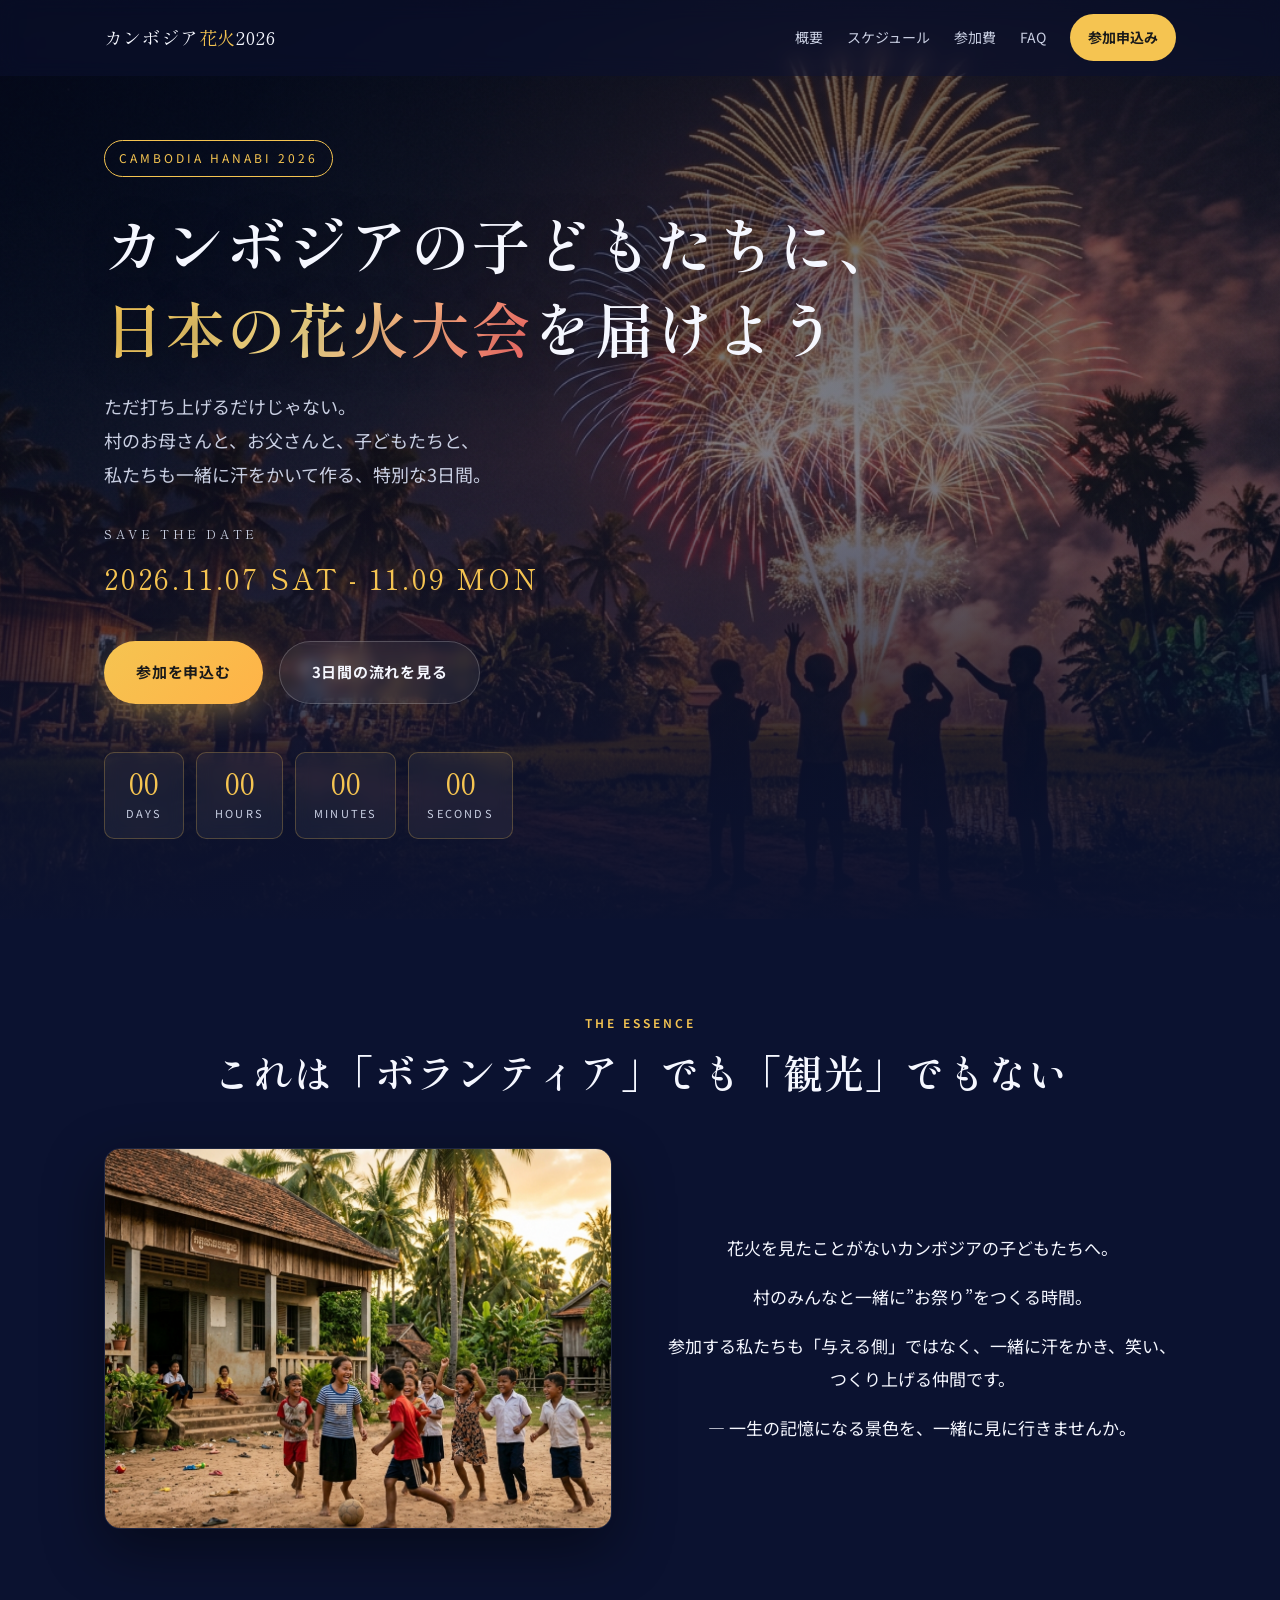
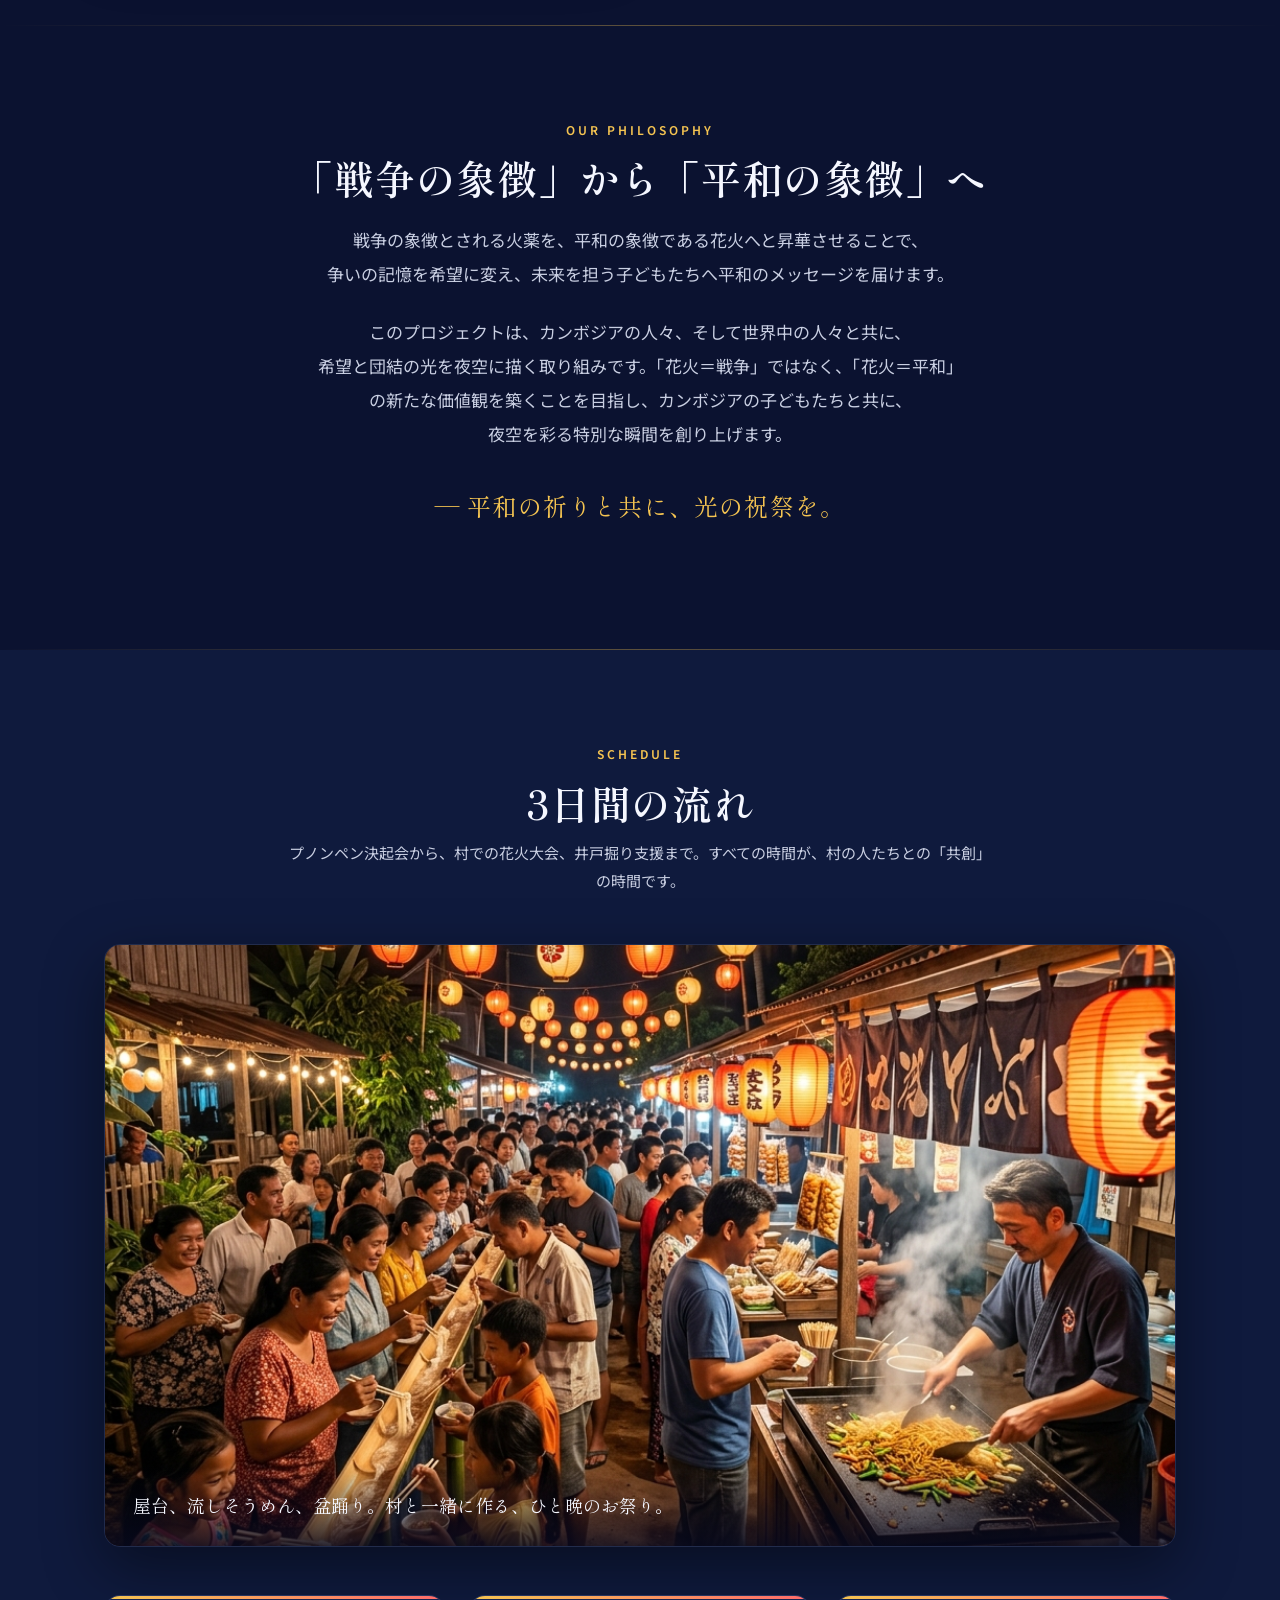
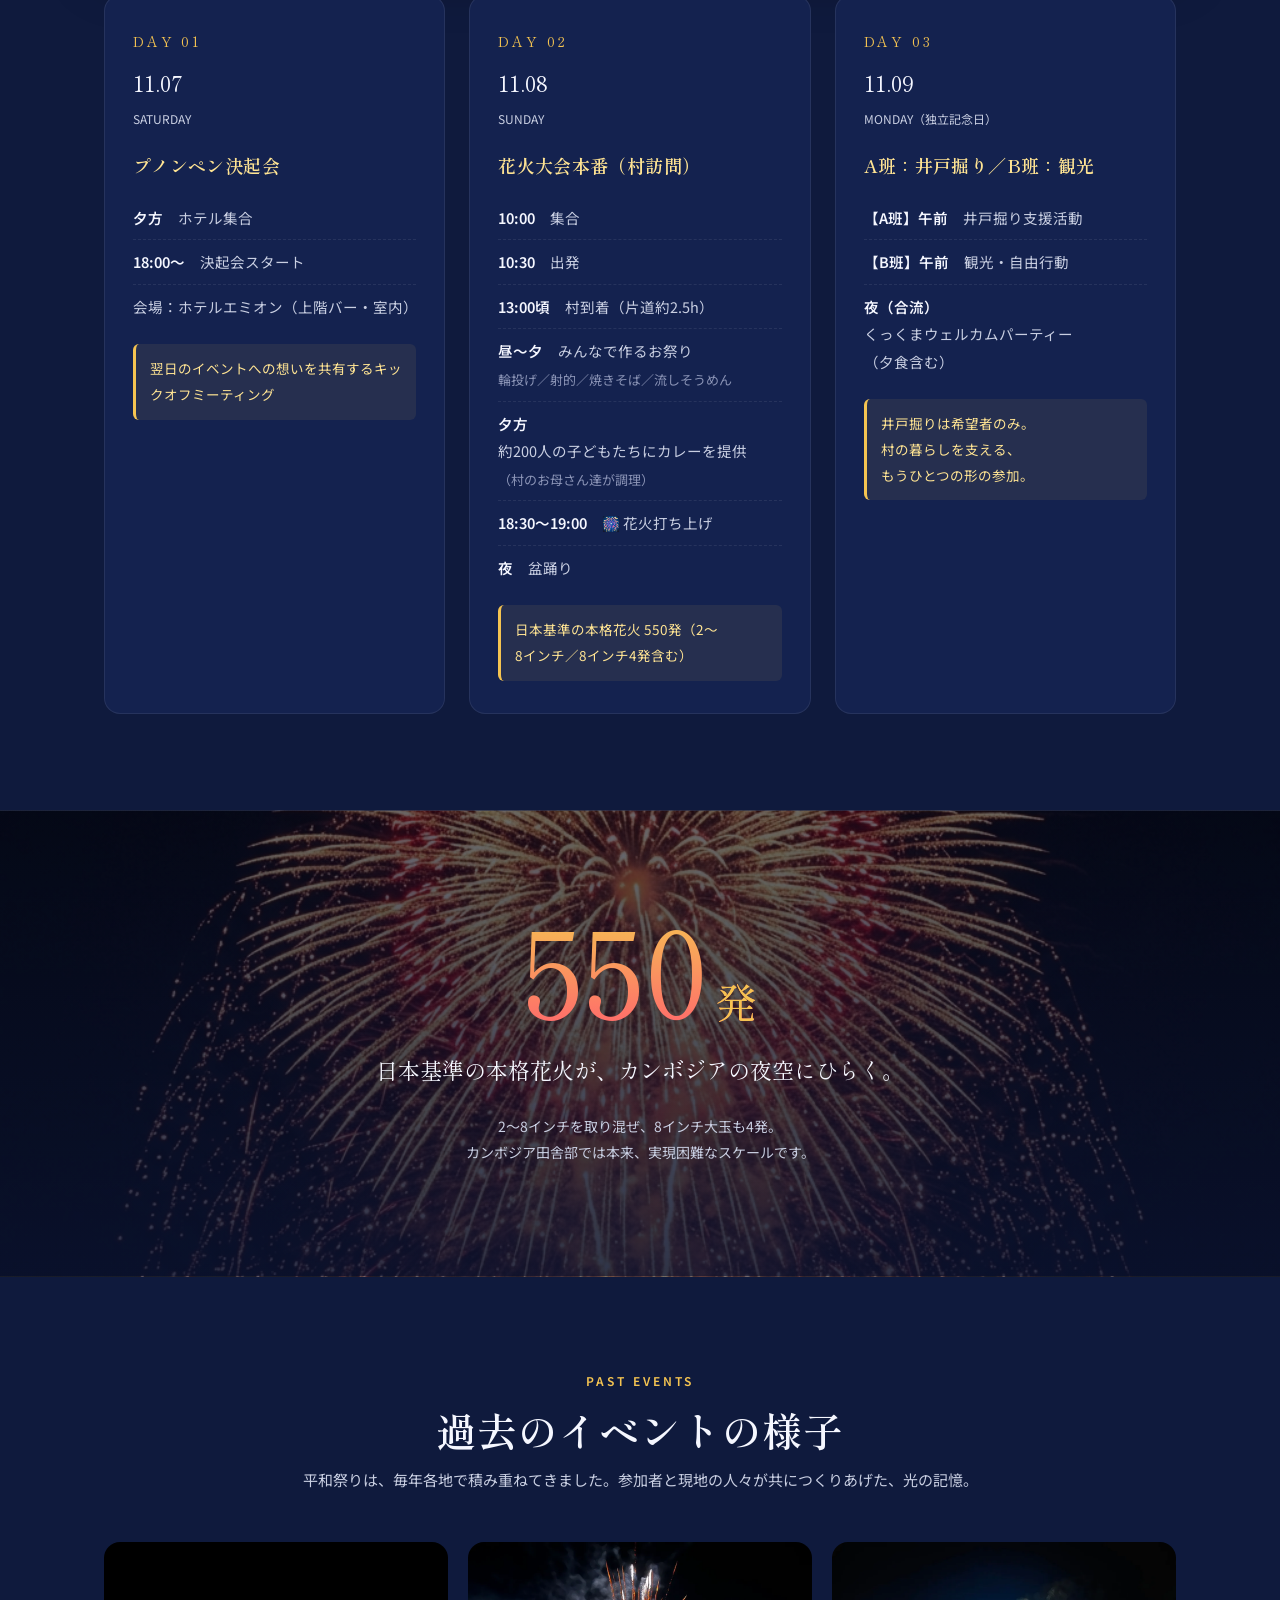
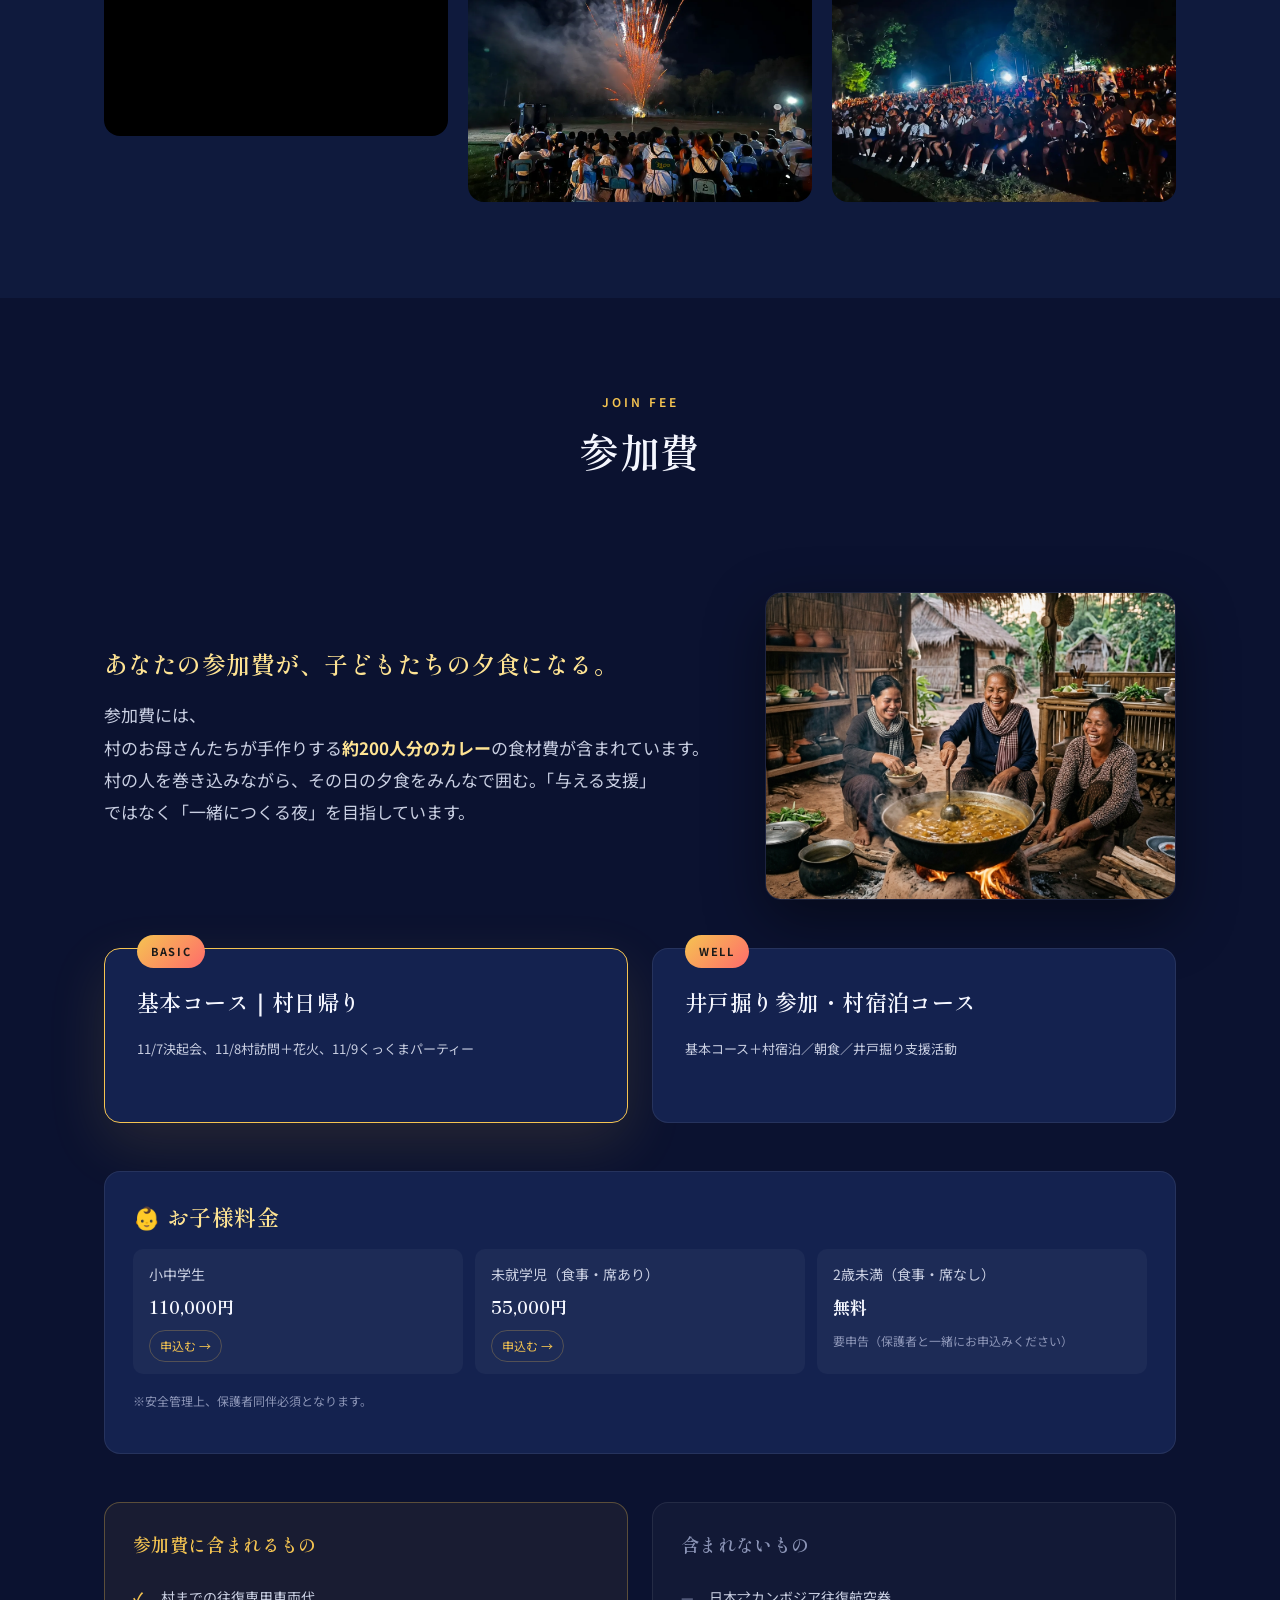
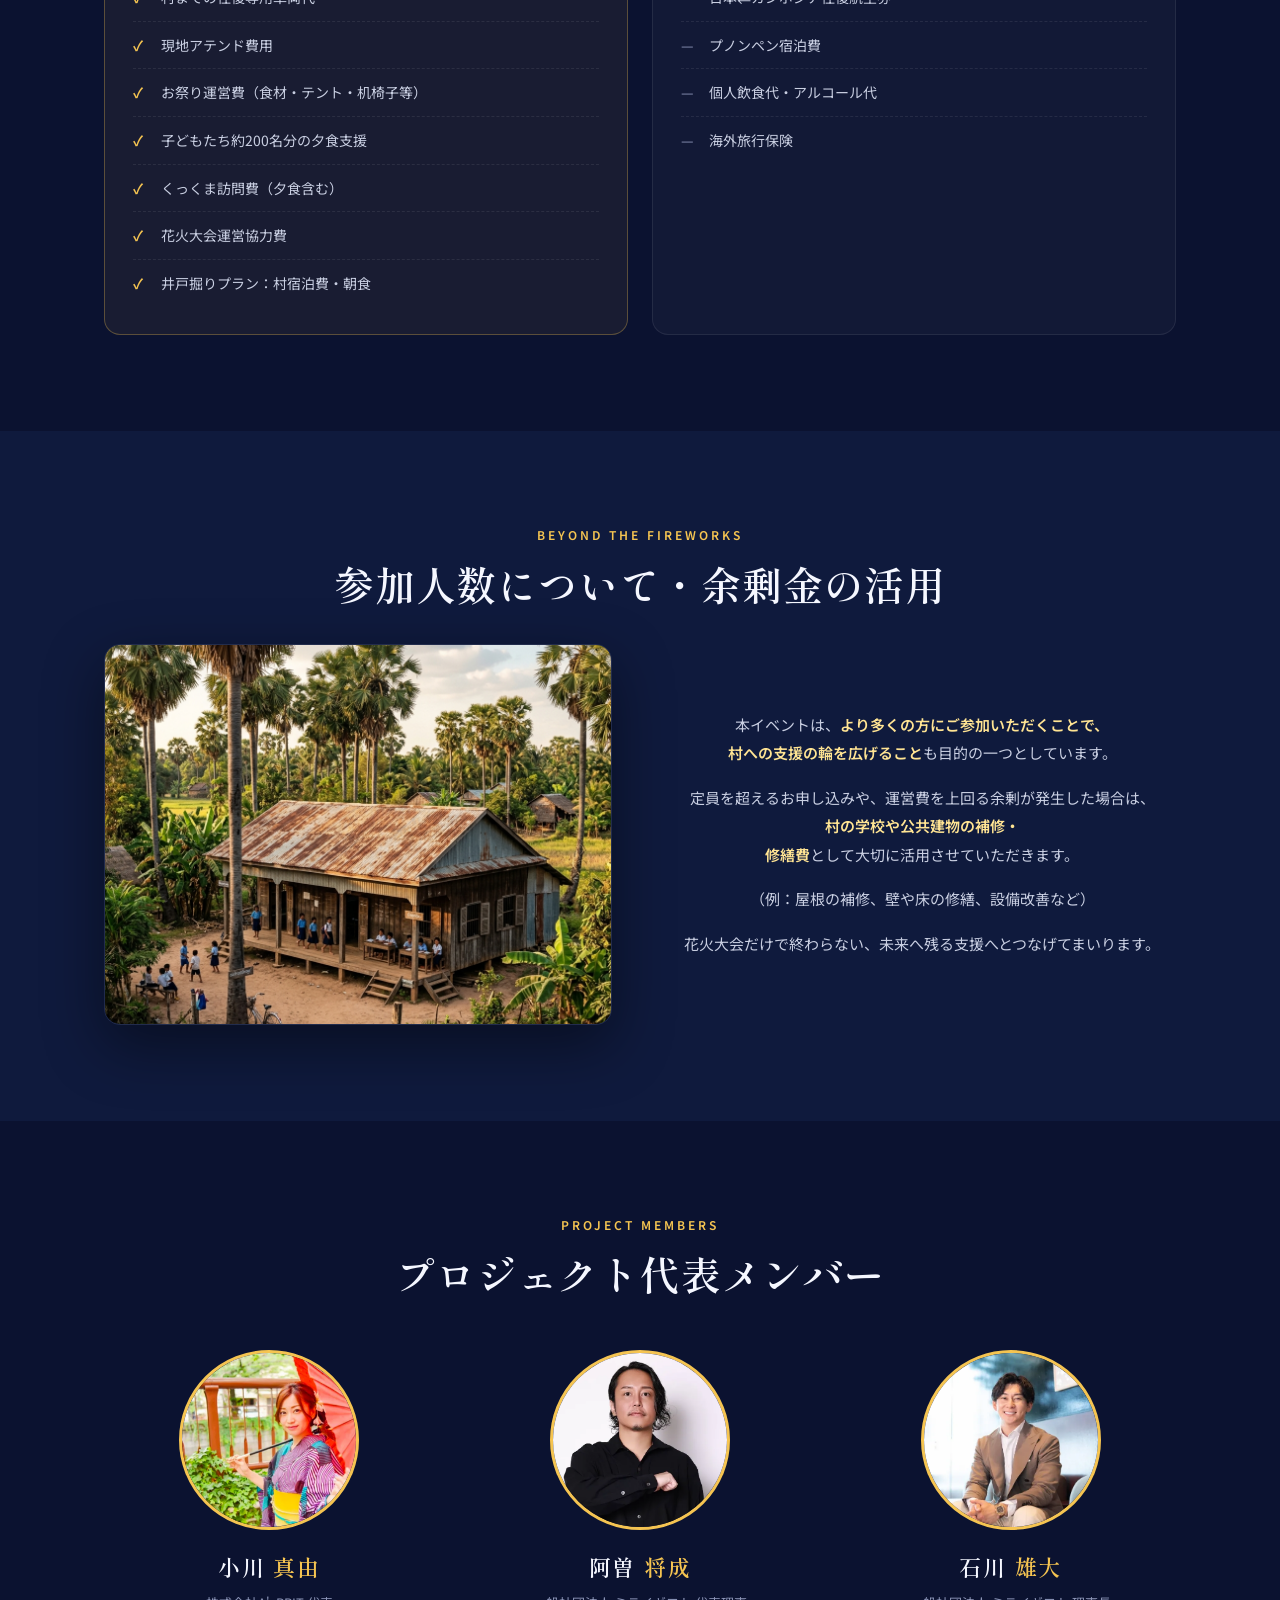
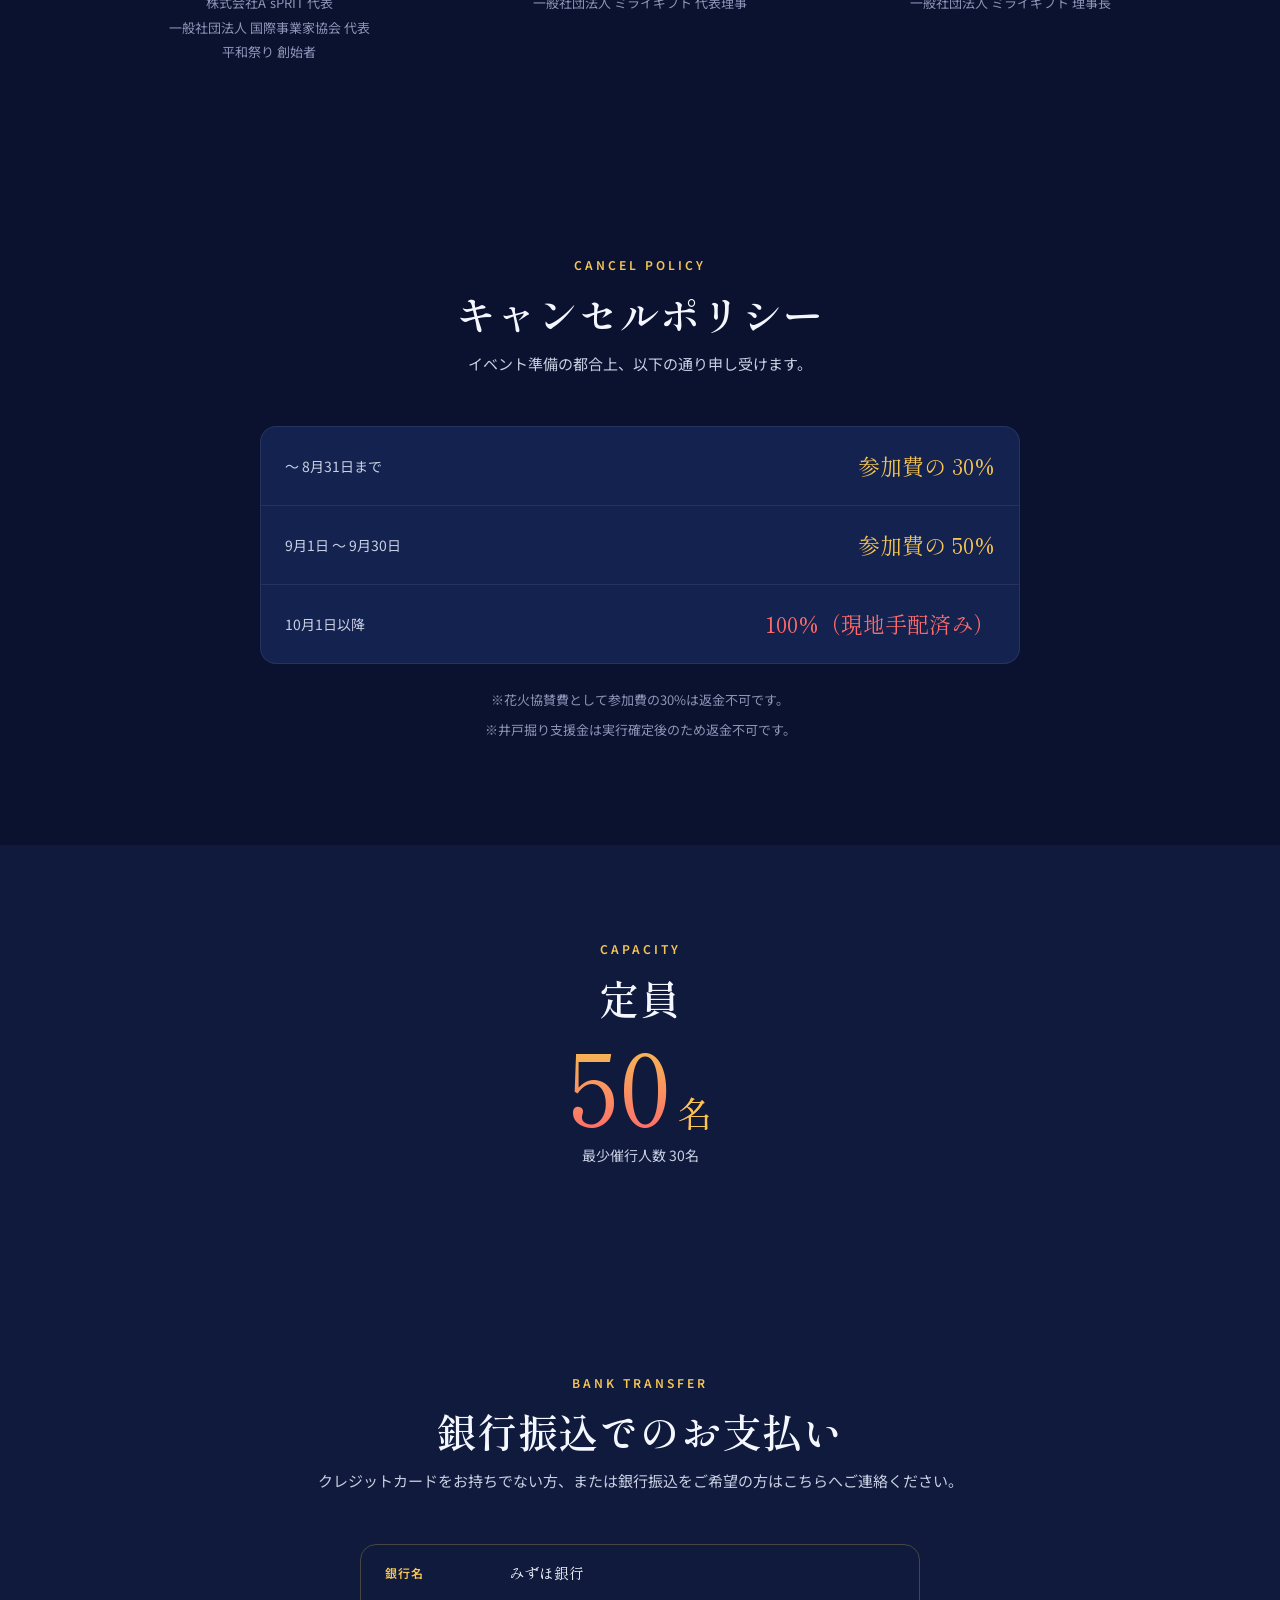
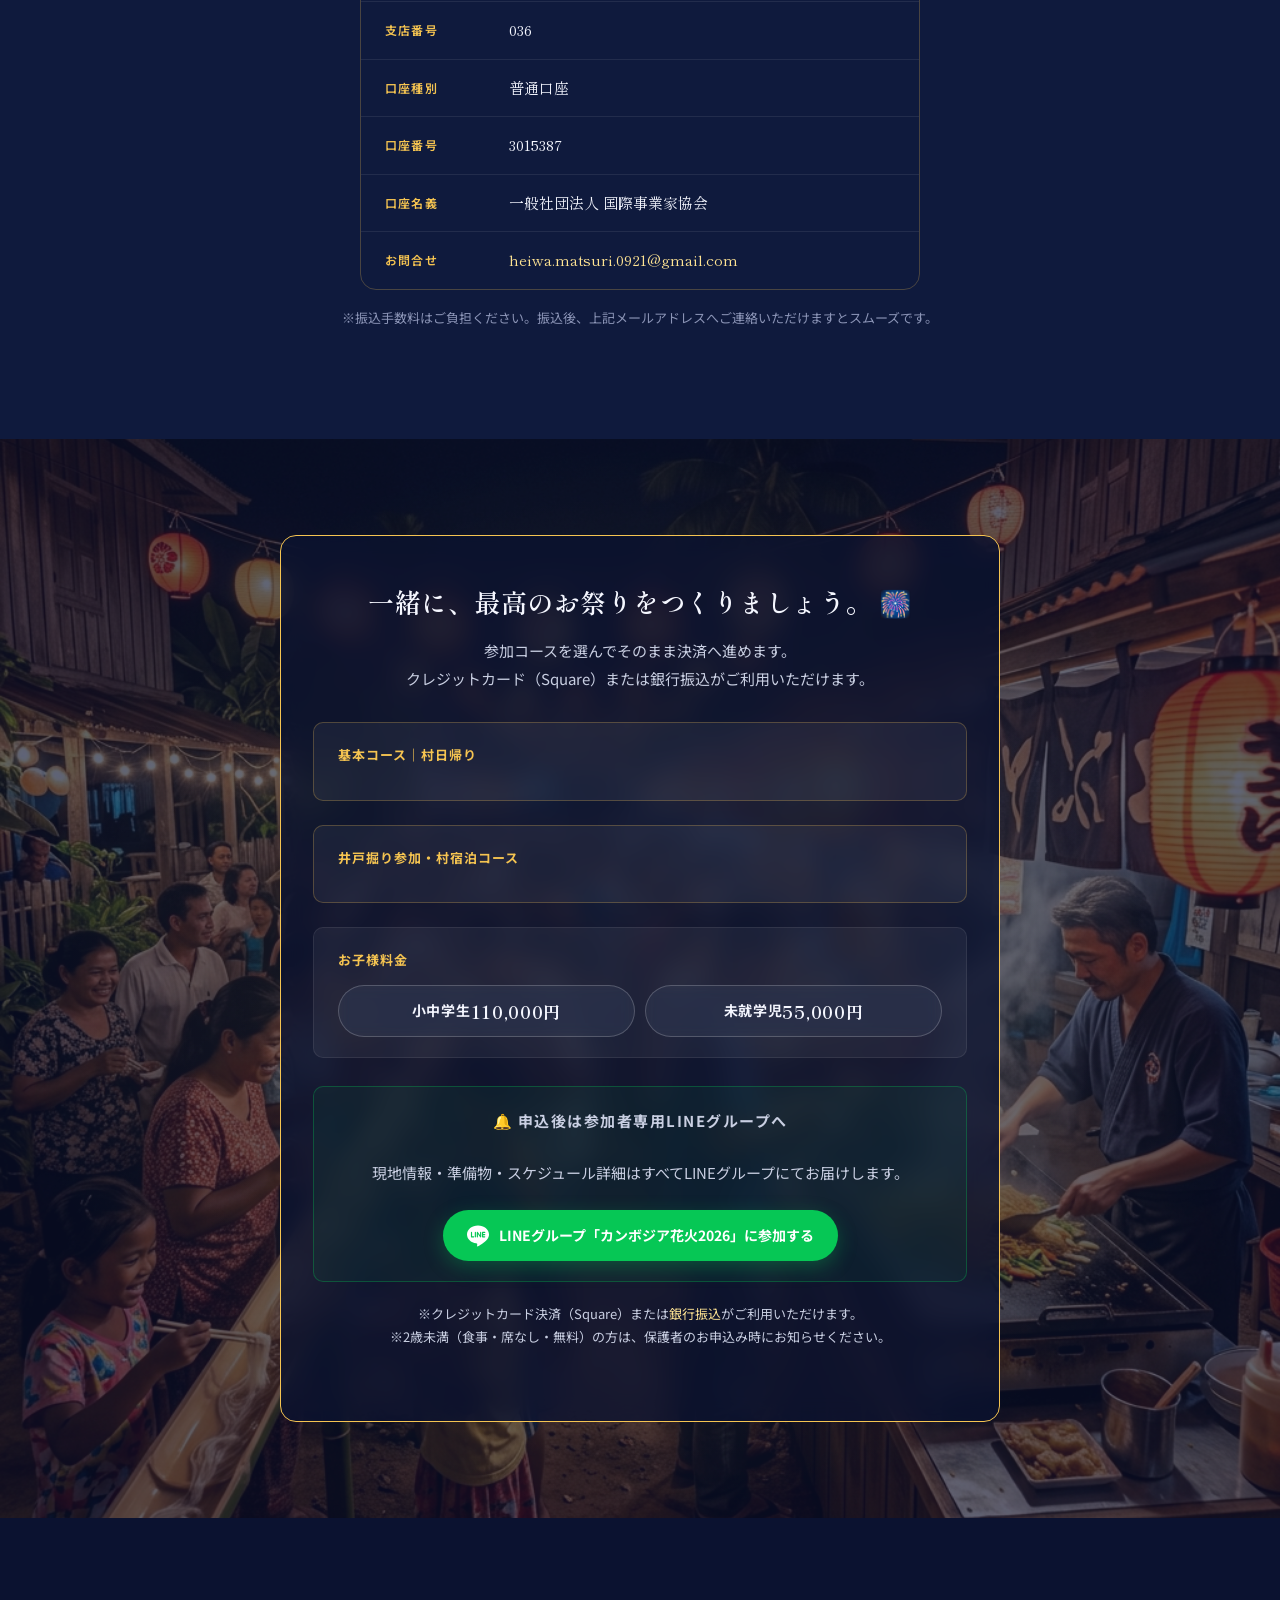
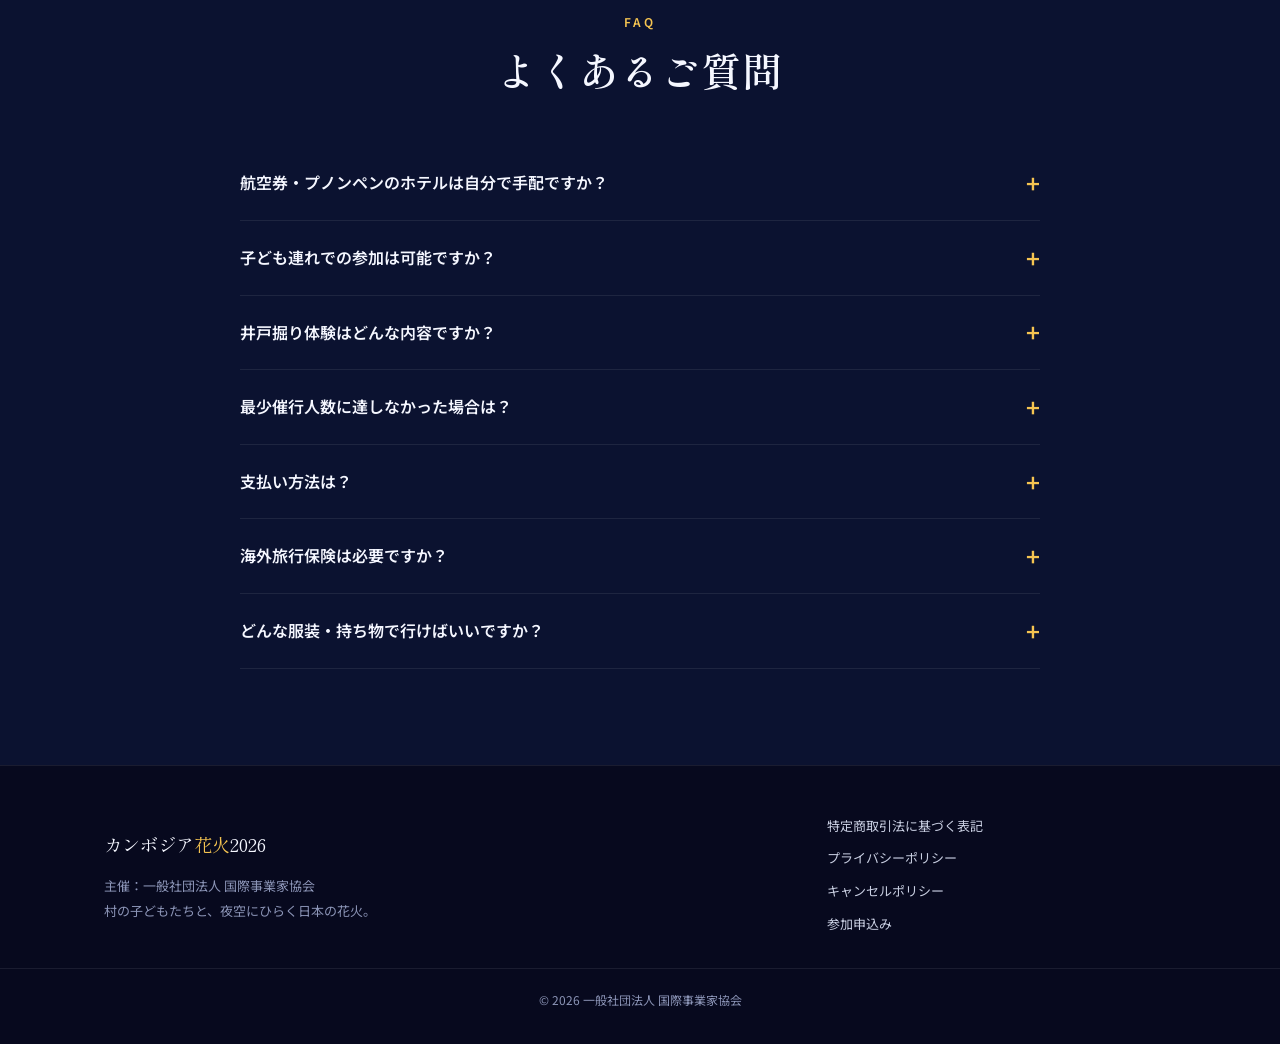
==== index.html @ 86f98008 "fix: past events - 1 video + 2 photos in single row on PC" ====
<!doctype html>
<html lang="ja">
<head>
  <meta charset="UTF-8" />
  <meta name="viewport" content="width=device-width, initial-scale=1" />
  <title>カンボジア花火2026｜村の子どもたちと、夜空にひらく日本の花火</title>
  <meta name="description" content="2026年11月7日〜9日、カンボジアの村に550発の本格花火を届ける3日間。村のお母さんとカレーを作り、屋台を出し、子どもたちと一緒にお祭りを作ります。" />
  <meta name="robots" content="noindex, nofollow" />
  <meta name="googlebot" content="noindex, nofollow" />
  <link rel="canonical" href="https://hanabi2026.agsymphony.net/" />
  <meta property="og:url" content="https://hanabi2026.agsymphony.net/" />
  <meta property="og:title" content="カンボジア花火2026｜村の子どもたちと、夜空にひらく日本の花火" />
  <meta property="og:description" content="2026年11月7日〜9日、550発の本格花火と一緒に作るお祭り。" />
  <meta property="og:image" content="https://hanabi2026.agsymphony.net/assets/hero.png" />
  <meta property="og:type" content="website" />
  <meta property="og:site_name" content="カンボジア花火2026" />
  <meta name="twitter:card" content="summary_large_image" />

  <link rel="preconnect" href="https://fonts.googleapis.com" />
  <link rel="preconnect" href="https://fonts.gstatic.com" crossorigin />
  <link href="https://fonts.googleapis.com/css2?family=Noto+Sans+JP:wght@400;500;700&family=Shippori+Mincho:wght@500;600;700&display=swap" rel="stylesheet" />
  <link rel="stylesheet" href="style.css" />
</head>
<body>

  <!-- ============== HEADER ============== -->
  <header class="header" id="header">
    <div class="header__inner">
      <a href="#top" class="header__logo">カンボジア<span>花火</span>2026</a>
      <nav class="header__nav">
        <a href="#essence">概要</a>
        <a href="#schedule">スケジュール</a>
        <a href="#fee">参加費</a>
        <a href="#faq">FAQ</a>
      </nav>
      <a href="#fee" class="header__cta">参加申込み</a>
    </div>
  </header>

  <!-- ============== HERO ============== -->
  <section id="top" class="hero">
    <div class="hero__bg" aria-hidden="true"></div>
    <div class="hero__overlay" aria-hidden="true"></div>
    <span class="spark spark--g" aria-hidden="true"></span>
    <span class="spark spark--p" aria-hidden="true"></span>
    <span class="spark spark--w" aria-hidden="true"></span>
    <span class="spark spark--g" aria-hidden="true"></span>
    <span class="spark spark--p" aria-hidden="true"></span>

    <div class="hero__inner">
      <span class="hero__eyebrow">CAMBODIA HANABI 2026</span>
      <h1 class="hero__title">
        カンボジアの子どもたちに、<br />
        <em>日本の花火大会</em>を届けよう
      </h1>
      <p class="hero__sub">
        ただ打ち上げるだけじゃない。<br />
        村のお母さんと、お父さんと、子どもたちと、<br />
        私たちも一緒に汗をかいて作る、特別な3日間。
      </p>
      <div class="hero__date">
        <small>SAVE THE DATE</small>
        2026.11.07 SAT - 11.09 MON
      </div>
      <div class="hero__ctas">
        <a href="#fee" class="btn btn--primary">参加を申込む</a>
        <a href="#schedule" class="btn btn--ghost">3日間の流れを見る</a>
      </div>

      <!-- カウントダウン -->
      <div class="countdown" id="countdown" aria-label="開催までのカウントダウン">
        <div class="countdown__item"><span class="countdown__num" data-cd="d">--</span><span class="countdown__label">DAYS</span></div>
        <div class="countdown__item"><span class="countdown__num" data-cd="h">--</span><span class="countdown__label">HOURS</span></div>
        <div class="countdown__item"><span class="countdown__num" data-cd="m">--</span><span class="countdown__label">MINUTES</span></div>
        <div class="countdown__item"><span class="countdown__num" data-cd="s">--</span><span class="countdown__label">SECONDS</span></div>
      </div>
    </div>
  </section>

  <!-- ============== ESSENCE ============== -->
  <section id="essence" class="section essence">
    <div class="container">
      <h2 class="section__title reveal"><small>THE ESSENCE</small>これは「ボランティア」でも「観光」でもない</h2>

      <div class="split reveal">
        <div class="split__media">
          <img src="assets/children.png" alt="カンボジアの村の子どもたち" loading="lazy" />
        </div>
        <div class=”split__body”>
          <div class=”essence__quote”>
            <p>花火を見たことがない<span>カンボジアの子どもたち</span>へ。</p>
            <p>村のみんなと一緒に”お祭り”をつくる時間。</p>
            <p>参加する私たちも「与える側」ではなく、一緒に汗をかき、笑い、つくり上げる仲間です。</p>
          </div>
          <p class=”essence__line”>— 一生の記憶になる景色を、一緒に見に行きませんか。</p>
        </div>
      </div>
    </div>
  </section>

  <div class="divider"></div>

  <!-- ============== PEACE ============== -->
  <section class="section peace">
    <div class="container">
      <h2 class="section__title reveal"><small>OUR PHILOSOPHY</small>「戦争の象徴」から「平和の象徴」へ</h2>
      <div class="peace__body reveal">
        <p class="peace__text">戦争の象徴とされる火薬を、平和の象徴である花火へと昇華させることで、争いの記憶を希望に変え、未来を担う子どもたちへ平和のメッセージを届けます。</p>
        <p class="peace__text">このプロジェクトは、カンボジアの人々、そして世界中の人々と共に、希望と団結の光を夜空に描く取り組みです。「花火＝戦争」ではなく、「花火＝平和」の新たな価値観を築くことを目指し、カンボジアの子どもたちと共に、夜空を彩る特別な瞬間を創り上げます。</p>
        <p class="peace__credo">— 平和の祈りと共に、光の祝祭を。</p>
      </div>
    </div>
  </section>

  <div class="divider"></div>

  <!-- ============== SCHEDULE ============== -->
  <section id="schedule" class="section section--alt">
    <div class="container">
      <h2 class="section__title reveal"><small>SCHEDULE</small>3日間の流れ</h2>
      <p class="section__lead reveal">プノンペン決起会から、村での花火大会、井戸掘り支援まで。すべての時間が、村の人たちとの「共創」の時間です。</p>

      <figure class="banner reveal">
        <img src="assets/festival.png" alt="カンボジアの夜の屋台と提灯" loading="lazy" />
        <figcaption class="banner__caption">屋台、流しそうめん、盆踊り。村と一緒に作る、ひと晩のお祭り。</figcaption>
      </figure>

      <div class="schedule__grid">
        <!-- DAY 1 -->
        <article class="day reveal">
          <div class="day__num">DAY 01</div>
          <div class="day__date">11.07</div>
          <div class="day__weekday">SATURDAY</div>
          <h3 class="day__title">プノンペン決起会</h3>
          <ul>
            <li><strong>夕方</strong>　ホテル集合</li>
            <li><strong>18:00〜</strong>　決起会スタート</li>
            <li>会場：ホテルエミオン（上階バー・室内）</li>
          </ul>
          <div class="day__highlight">翌日のイベントへの想いを共有するキックオフミーティング</div>
        </article>

        <!-- DAY 2 -->
        <article class="day reveal">
          <div class="day__num">DAY 02</div>
          <div class="day__date">11.08</div>
          <div class="day__weekday">SUNDAY</div>
          <h3 class="day__title">花火大会本番（村訪問）</h3>
          <ul>
            <li><strong>10:00</strong>　集合</li>
            <li><strong>10:30</strong>　出発</li>
            <li><strong>13:00頃</strong>　村到着（片道約2.5h）</li>
            <li><strong>昼〜夕</strong>　みんなで作るお祭り<br /><span class="muted">輪投げ／射的／焼きそば／流しそうめん</span></li>
            <li><strong>夕方</strong>　約200人の子どもたちにカレーを提供<br /><span class="muted">（村のお母さん達が調理）</span></li>
            <li><strong>18:30〜19:00</strong>　🎆 花火打ち上げ</li>
            <li><strong>夜</strong>　盆踊り</li>
          </ul>
          <div class="day__highlight">日本基準の本格花火 550発（2〜8インチ／8インチ4発含む）</div>
        </article>

        <!-- DAY 3 -->
        <article class="day reveal">
          <div class="day__num">DAY 03</div>
          <div class="day__date">11.09</div>
          <div class="day__weekday">MONDAY（独立記念日）</div>
          <h3 class="day__title">A班：井戸掘り／B班：観光</h3>
          <ul>
            <li><strong>【A班】午前</strong>　井戸掘り支援活動</li>
            <li><strong>【B班】午前</strong>　観光・自由行動</li>
            <li><strong>夜（合流）</strong>　くっくまウェルカムパーティー（夕食含む）</li>
          </ul>
          <div class="day__highlight">井戸掘りは希望者のみ。村の暮らしを支える、もうひとつの形の参加。</div>
        </article>
      </div>
    </div>
  </section>

  <!-- ============== FIREWORKS HIGHLIGHT ============== -->
  <section class="section fireworks-hero fireworks-hero--bg">
    <div class="container reveal">
      <div class="fireworks-hero__num">550<small>発</small></div>
      <p class="fireworks-hero__caption">日本基準の本格花火が、カンボジアの夜空にひらく。</p>
      <p class="fireworks-hero__sub">2〜8インチを取り混ぜ、8インチ大玉も4発。<br />カンボジア田舎部では本来、実現困難なスケールです。</p>
    </div>
  </section>

  <!-- ============== PAST EVENTS ============== -->
  <section class="section section--alt past-events">
    <div class="container">
      <h2 class="section__title reveal"><small>PAST EVENTS</small>過去のイベントの様子</h2>
      <p class="section__lead reveal">平和祭りは、毎年各地で積み重ねてきました。参加者と現地の人々が共につくりあげた、光の記憶。</p>

      <div class="past-events__grid reveal">
        <div class="past-events__item past-events__item--video">
          <div class="past-events__video">
            <iframe
              src="https://utage-system.com/video/835oo5xp6b7A"
              title="過去のイベント動画"
              frameborder="0"
              allowfullscreen
              loading="lazy"
            ></iframe>
          </div>
        </div>
        <div class="past-events__item past-events__item--photo">
          <img src="assets/past-fireworks.webp" alt="花火を見上げる子どもたち" loading="lazy" />
        </div>
        <div class="past-events__item past-events__item--photo">
          <img src="assets/past-crowd.webp" alt="イベント会場の様子" loading="lazy" />
        </div>
      </div>
    </div>
  </section>

  <!-- ============== FEE ============== -->
  <section id="fee" class="section">
    <div class="container">
      <h2 class="section__title reveal"><small>JOIN FEE</small>参加費</h2>
      <p class="section__lead reveal">村までの往復車両、現地アテンド、子どもたちの夕食支援、お祭りの運営費まで。<br />航空券・プノンペン宿泊費は含まれません。</p>

      <div class="split split--reverse reveal">
        <div class="split__media">
          <img src="assets/cooking.png" alt="村のお母さん達がカレーを作る様子" loading="lazy" />
        </div>
        <div class="split__body">
          <h3>あなたの参加費が、子どもたちの夕食になる。</h3>
          <p>参加費には、村のお母さんたちが手作りする<strong style="color:var(--gold-2);">約200人分のカレー</strong>の食材費が含まれています。村の人を巻き込みながら、その日の夕食をみんなで囲む。「与える支援」ではなく「一緒につくる夜」を目指しています。</p>
        </div>
      </div>

      <div class="fee__grid">
        <!-- 基本コース -->
        <article class="plan plan--feature reveal">
          <span class="plan__badge">BASIC</span>
          <h3 class="plan__title">基本コース｜村日帰り</h3>
          <p class="plan__desc">11/7決起会、11/8村訪問＋花火、11/9くっくまパーティー</p>

          <div class="plan__price" data-early>
            <div class="plan__price-label">早期申込｜〜7月末まで</div>
            <div class="plan__price-value">150,000<small>円（税込）</small></div>
            <a href="https://square.link/u/6MBI0Hgi" class="btn btn--primary plan__cta" target="_blank" rel="noopener">早期申込む（150,000円）</a>
          </div>
          <div class="plan__price" data-regular>
            <div class="plan__price-label">通常価格</div>
            <div class="plan__price-value">175,000<small>円（税込）</small></div>
            <a href="https://square.link/u/dH1DzJOT" class="btn btn--ghost plan__cta" target="_blank" rel="noopener">通常申込む（175,000円）</a>
          </div>
          <span class="plan__deadline" data-early>EARLY BIRD ／ 7月末締切</span>
        </article>

        <!-- 井戸掘りコース -->
        <article class="plan reveal">
          <span class="plan__badge">WELL</span>
          <h3 class="plan__title">井戸掘り参加・村宿泊コース</h3>
          <p class="plan__desc">基本コース＋村宿泊／朝食／井戸掘り支援活動</p>

          <div class="plan__price" data-early>
            <div class="plan__price-label">早期申込｜〜7月末まで</div>
            <div class="plan__price-value">180,000<small>円（税込）</small></div>
            <a href="https://square.link/u/FObShZKu" class="btn btn--primary plan__cta" target="_blank" rel="noopener">早期申込む（180,000円）</a>
          </div>
          <div class="plan__price" data-regular>
            <div class="plan__price-label">通常価格</div>
            <div class="plan__price-value">200,000<small>円（税込）</small></div>
            <a href="https://square.link/u/I1SxmvuU" class="btn btn--ghost plan__cta" target="_blank" rel="noopener">通常申込む（200,000円）</a>
          </div>
          <span class="plan__deadline" data-early>EARLY BIRD ／ 7月末締切</span>
        </article>
      </div>

      <!-- お子様料金 -->
      <div class="kids reveal">
        <h3>👶 お子様料金</h3>
        <ul class="kids__list">
          <li>小中学生<strong>110,000円</strong><a href="https://square.link/u/tlnwk06C" class="kids__link" target="_blank" rel="noopener">申込む →</a></li>
          <li>未就学児（食事・席あり）<strong>55,000円</strong><a href="https://square.link/u/5jV9O2SD" class="kids__link" target="_blank" rel="noopener">申込む →</a></li>
          <li>2歳未満（食事・席なし）<strong>無料</strong><span class="kids__free">要申告（保護者と一緒にお申込みください）</span></li>
        </ul>
        <p class="kids__note">※安全管理上、保護者同伴必須となります。</p>
      </div>

      <!-- 含む / 含まない -->
      <div class="includes reveal">
        <div class="includes__col includes__col--yes">
          <h3>参加費に含まれるもの</h3>
          <ul>
            <li>村までの往復専用車両代</li>
            <li>現地アテンド費用</li>
            <li>お祭り運営費（食材・テント・机椅子等）</li>
            <li>子どもたち約200名分の夕食支援</li>
            <li>くっくま訪問費（夕食含む）</li>
            <li>花火大会運営協力費</li>
            <li>井戸掘りプラン：村宿泊費・朝食</li>
          </ul>
        </div>
        <div class="includes__col includes__col--no">
          <h3>含まれないもの</h3>
          <ul>
            <li>日本⇄カンボジア往復航空券</li>
            <li>プノンペン宿泊費</li>
            <li>個人飲食代・アルコール代</li>
            <li>海外旅行保険</li>
          </ul>
        </div>
      </div>
    </div>
  </section>

  <!-- ============== SURPLUS ============== -->
  <section class="section section--alt surplus">
    <div class="container">
      <h2 class="section__title reveal"><small>BEYOND THE FIREWORKS</small>参加人数について・余剰金の活用</h2>

      <div class="split reveal" style="margin-top:32px;">
        <div class="split__media">
          <img src="assets/school.png" alt="支援の対象となる村の学校" loading="lazy" />
        </div>
        <div class="split__body">
          <p>本イベントは、<strong style="color:var(--gold-2);">より多くの方にご参加いただくことで、村への支援の輪を広げること</strong>も目的の一つとしています。</p>
          <p>定員を超えるお申し込みや、運営費を上回る余剰が発生した場合は、<strong style="color:var(--gold-2);">村の学校や公共建物の補修・修繕費</strong>として大切に活用させていただきます。</p>
          <p class="muted">（例：屋根の補修、壁や床の修繕、設備改善など）</p>
          <p>花火大会だけで終わらない、未来へ残る支援へとつなげてまいります。</p>
        </div>
      </div>
    </div>
  </section>

  <!-- ============== MEMBERS ============== -->
  <section class="section members">
    <div class="container">
      <h2 class="section__title reveal"><small>PROJECT MEMBERS</small>プロジェクト代表メンバー</h2>
      <div class="members__grid reveal">

        <div class="member">
          <div class="member__photo">
            <img src="assets/member-ogawa.webp" alt="小川 真由" loading="lazy" />
          </div>
          <h3 class="member__name">小川 <span>真由</span></h3>
          <p class="member__title">株式会社A'sPRIT 代表<br />一般社団法人 国際事業家協会 代表<br />平和祭り 創始者</p>
        </div>

        <div class="member">
          <div class="member__photo">
            <img src="assets/member-aso.webp" alt="阿曽 将成" loading="lazy" />
          </div>
          <h3 class="member__name">阿曽 <span>将成</span></h3>
          <p class="member__title">一般社団法人 ミライギフト 代表理事</p>
        </div>

        <div class="member">
          <div class="member__photo">
            <img src="assets/member-ishikawa.webp" alt="石川 雄大" loading="lazy" />
          </div>
          <h3 class="member__name">石川 <span>雄大</span></h3>
          <p class="member__title">一般社団法人 ミライギフト 理事長</p>
        </div>

      </div>
    </div>
  </section>

  <!-- ============== CANCEL POLICY ============== -->
  <section id="cancel" class="section">
    <div class="container reveal">
      <h2 class="section__title"><small>CANCEL POLICY</small>キャンセルポリシー</h2>
      <p class="section__lead">イベント準備の都合上、以下の通り申し受けます。</p>
      <div class="cancel__table">
        <div class="cancel__row">
          <div class="cancel__period">〜 8月31日まで</div>
          <div class="cancel__pct">参加費の 30%</div>
        </div>
        <div class="cancel__row">
          <div class="cancel__period">9月1日 〜 9月30日</div>
          <div class="cancel__pct">参加費の 50%</div>
        </div>
        <div class="cancel__row">
          <div class="cancel__period">10月1日以降</div>
          <div class="cancel__pct cancel__pct--full">100%（現地手配済み）</div>
        </div>
      </div>
      <div class="cancel__notes">
        <p>※花火協賛費として参加費の30%は返金不可です。</p>
        <p>※井戸掘り支援金は実行確定後のため返金不可です。</p>
      </div>
    </div>
  </section>

  <!-- ============== CAPACITY ============== -->
  <section class="section section--alt capacity">
    <div class="container reveal">
      <h2 class="section__title"><small>CAPACITY</small>定員</h2>
      <div class="capacity__num">50<small>名</small></div>
      <p class="capacity__sub">最少催行人数 30名</p>
    </div>
  </section>

  <!-- ============== BANK TRANSFER ============== -->
  <section id="bank-transfer" class="section section--alt bank-transfer">
    <div class="container reveal">
      <h2 class="section__title"><small>BANK TRANSFER</small>銀行振込でのお支払い</h2>
      <p class="section__lead">クレジットカードをお持ちでない方、または銀行振込をご希望の方はこちらへご連絡ください。</p>
      <div class="bank__box">
        <div class="bank__row"><span class="bank__label">銀行名</span><span class="bank__value">みずほ銀行</span></div>
        <div class="bank__row"><span class="bank__label">支店番号</span><span class="bank__value">036</span></div>
        <div class="bank__row"><span class="bank__label">口座種別</span><span class="bank__value">普通口座</span></div>
        <div class="bank__row"><span class="bank__label">口座番号</span><span class="bank__value">3015387</span></div>
        <div class="bank__row"><span class="bank__label">口座名義</span><span class="bank__value">一般社団法人 国際事業家協会</span></div>
        <div class="bank__row"><span class="bank__label">お問合せ</span><span class="bank__value"><a href="mailto:heiwa.matsuri.0921@gmail.com">heiwa.matsuri.0921@gmail.com</a></span></div>
      </div>
      <p class="muted" style="margin-top:16px; text-align:center;">※振込手数料はご負担ください。振込後、上記メールアドレスへご連絡いただけますとスムーズです。</p>
    </div>
  </section>

  <!-- ============== APPLY ============== -->
  <section id="apply" class="section apply apply--bg">
    <div class="container reveal">
      <div class="apply__box">
        <h2>一緒に、最高のお祭りをつくりましょう。 🎆</h2>
        <p>参加コースを選んでそのまま決済へ進めます。<br />クレジットカード（Square）または銀行振込がご利用いただけます。</p>

        <div class="apply__courses">
          <div class="apply__course-group">
            <div class="apply__course-label">基本コース｜村日帰り</div>
            <div class="apply__course-btns">
              <a href="https://square.link/u/6MBI0Hgi" class="btn btn--primary" target="_blank" rel="noopener" data-early>
                早期申込 <strong>150,000円</strong><small>〜7月末</small>
              </a>
              <a href="https://square.link/u/dH1DzJOT" class="btn btn--ghost" target="_blank" rel="noopener" data-regular>
                通常申込 <strong>175,000円</strong>
              </a>
            </div>
          </div>

          <div class="apply__course-group">
            <div class="apply__course-label">井戸掘り参加・村宿泊コース</div>
            <div class="apply__course-btns">
              <a href="https://square.link/u/FObShZKu" class="btn btn--primary" target="_blank" rel="noopener" data-early>
                早期申込 <strong>180,000円</strong><small>〜7月末</small>
              </a>
              <a href="https://square.link/u/I1SxmvuU" class="btn btn--ghost" target="_blank" rel="noopener" data-regular>
                通常申込 <strong>200,000円</strong>
              </a>
            </div>
          </div>

          <div class="apply__course-group apply__course-group--kids">
            <div class="apply__course-label">お子様料金</div>
            <div class="apply__course-btns">
              <a href="https://square.link/u/tlnwk06C" class="btn btn--ghost" target="_blank" rel="noopener">小中学生 <strong>110,000円</strong></a>
              <a href="https://square.link/u/5jV9O2SD" class="btn btn--ghost" target="_blank" rel="noopener">未就学児 <strong>55,000円</strong></a>
            </div>
          </div>
        </div>

        <!-- LINE グループ案内 -->
        <div class="apply__line-box">
          <p class="apply__line-label">🔔 申込後は参加者専用LINEグループへ</p>
          <p class="apply__line-desc">現地情報・準備物・スケジュール詳細はすべてLINEグループにてお届けします。</p>
          <a
            href="https://line.me/ti/g/ea9AdppvxE"
            class="btn-line-cta"
            target="_blank"
            rel="noopener"
          >
            <svg viewBox="0 0 24 24" fill="currentColor" width="22" height="22" aria-hidden="true"><path d="M19.365 9.863c.349 0 .63.285.63.631 0 .345-.281.63-.63.63H17.61v1.125h1.755c.349 0 .63.283.63.63 0 .344-.281.629-.63.629h-2.386c-.345 0-.627-.285-.627-.629V8.108c0-.345.282-.63.627-.63h2.386c.349 0 .63.285.63.63 0 .349-.281.63-.63.63H17.61v1.125h1.755zm-3.855 3.016c0 .27-.174.51-.432.596-.064.021-.133.031-.199.031-.211 0-.391-.09-.51-.25l-2.443-3.317v2.94c0 .344-.279.629-.631.629-.346 0-.626-.285-.626-.629V8.108c0-.27.173-.51.43-.595.06-.023.136-.033.194-.033.195 0 .375.104.495.254l2.462 3.33V8.108c0-.345.282-.63.63-.63.345 0 .63.285.63.63v4.771zm-5.741 0c0 .344-.282.629-.631.629-.345 0-.627-.285-.627-.629V8.108c0-.345.282-.63.627-.63.349 0 .631.285.631.63v4.771zm-2.466.629H4.917c-.345 0-.63-.285-.63-.629V8.108c0-.345.285-.63.63-.63.348 0 .63.285.63.63v4.141h1.756c.348 0 .629.283.629.63 0 .344-.281.629-.629.629M24 10.314C24 4.943 18.615.572 12 .572S0 4.943 0 10.314c0 4.811 4.27 8.842 10.035 9.608.391.082.923.258 1.058.59.12.301.079.766.038 1.08l-.164 1.02c-.045.301-.24 1.186 1.049.645 1.291-.539 6.916-4.07 9.436-6.975C23.176 14.393 24 12.458 24 10.314"/></svg>
            LINEグループ「カンボジア花火2026」に参加する
          </a>
        </div>

        <p class="muted" style="margin-top:20px; font-size:13px; line-height:1.8;">
          ※クレジットカード決済（Square）または<a href="#bank-transfer" style="color:var(--gold-2);">銀行振込</a>がご利用いただけます。<br />
          ※2歳未満（食事・席なし・無料）の方は、保護者のお申込み時にお知らせください。
        </p>
      </div>
    </div>
  </section>

  <!-- ============== FAQ ============== -->
  <section id="faq" class="section">
    <div class="container">
      <h2 class="section__title reveal"><small>FAQ</small>よくあるご質問</h2>

      <div class="faq__list reveal">
        <div class="faq__item">
          <button class="faq__q" aria-expanded="false">航空券・プノンペンのホテルは自分で手配ですか？</button>
          <div class="faq__a"><div class="faq__a-inner">
            はい。日本⇄カンボジア往復の航空券、およびプノンペンの宿泊費は参加者ご自身でご手配いただきます。おすすめのホテルや航空券手配についてはご相談ください。
          </div></div>
        </div>

        <div class="faq__item">
          <button class="faq__q" aria-expanded="false">子ども連れでの参加は可能ですか？</button>
          <div class="faq__a"><div class="faq__a-inner">
            可能です。小中学生110,000円、未就学児（食事・席あり）55,000円、2歳未満（食事・席なし）無料となります。安全管理上、保護者の同伴を必須とさせていただいております。
          </div></div>
        </div>

        <div class="faq__item">
          <button class="faq__q" aria-expanded="false">井戸掘り体験はどんな内容ですか？</button>
          <div class="faq__a"><div class="faq__a-inner">
            11/9（月）の午前中、現地のチームと一緒に井戸掘り支援活動に参加していただきます。重労働ではなく「村の暮らしを支える支援に参加する」体験です。詳細はお申込み後にご案内します。
          </div></div>
        </div>

        <div class="faq__item">
          <button class="faq__q" aria-expanded="false">最少催行人数に達しなかった場合は？</button>
          <div class="faq__a"><div class="faq__a-inner">
            最少催行人数（30名）に達しなかった場合、主催者都合による中止となり、参加費は全額返金いたします。
          </div></div>
        </div>

        <div class="faq__item">
          <button class="faq__q" aria-expanded="false">支払い方法は？</button>
          <div class="faq__a"><div class="faq__a-inner">
            クレジットカード決済（Square）または銀行振込からお選びいただけます。お申込み後、お支払い案内をお送りします。銀行振込の振込手数料はお客様のご負担となります。
          </div></div>
        </div>

        <div class="faq__item">
          <button class="faq__q" aria-expanded="false">海外旅行保険は必要ですか？</button>
          <div class="faq__a"><div class="faq__a-inner">
            参加費には含まれておりません。安全のため、各自で海外旅行保険にご加入いただくことを強く推奨いたします。
          </div></div>
        </div>

        <div class="faq__item">
          <button class="faq__q" aria-expanded="false">どんな服装・持ち物で行けばいいですか？</button>
          <div class="faq__a"><div class="faq__a-inner">
            動きやすい服装・歩きやすい靴、虫除け、日焼け止め、帽子、水分などをご持参ください。村は乾期のため日中は暑くなります。詳しくはお申込み後にご案内します。
          </div></div>
        </div>

      </div>
    </div>
  </section>

  <!-- ============== FOOTER ============== -->
  <footer class="footer">
    <div class="footer__inner">
      <div>
        <div class="footer__brand">カンボジア<span>花火</span>2026</div>
        <p class="footer__tag">主催：一般社団法人 国際事業家協会<br />村の子どもたちと、夜空にひらく日本の花火。</p>
      </div>
      <div class="footer__links">
        <a href="tokushoho.html">特定商取引法に基づく表記</a>
        <a href="privacy.html">プライバシーポリシー</a>
        <a href="#cancel">キャンセルポリシー</a>
        <a href="#apply">参加申込み</a>
      </div>
    </div>
    <div class="footer__bottom">
      © 2026 一般社団法人 国際事業家協会
    </div>
  </footer>

  <!-- Square決済リンク設定済み (2026-04-27)
       基本コース早期: https://square.link/u/6MBI0Hgi
       基本コース通常: https://square.link/u/dH1DzJOT
       井戸掘り早期: https://square.link/u/FObShZKu
       井戸掘り通常: https://square.link/u/I1SxmvuU
       小中学生: https://square.link/u/tlnwk06C
       未就学児: https://square.link/u/5jV9O2SD -->
  <script src="script.js" defer></script>
</body>
</html>
---- style.css ----
/* =========================================================
   カンボジア花火2026 LP - style.css
   ========================================================= */

:root {
  --bg-deep: #0B1230;
  --bg-mid:  #0F1A3D;
  --bg-soft: #14224F;
  --gold:    #F5C451;
  --gold-2:  #FFE493;
  --warm:    #FF6B6B;
  --pink:    #FF8FB1;
  --text:    #F5F7FF;
  --text-sub:#C9CFE2;
  --text-mute:#8C95B7;
  --border:  rgba(245, 196, 81, 0.25);
  --line:    rgba(255,255,255,0.08);
  --shadow:  0 20px 60px rgba(0,0,0,.45);
  --radius:  16px;
  --radius-sm: 10px;
  --maxw:    1120px;
  --font-sans: "Noto Sans JP", system-ui, -apple-system, "Hiragino Kaku Gothic ProN", "Yu Gothic", sans-serif;
  --font-serif:"Shippori Mincho", "Hiragino Mincho ProN", "Yu Mincho", serif;
}

* { box-sizing: border-box; }
html { scroll-behavior: smooth; }
body {
  margin: 0;
  font-family: var(--font-sans);
  color: var(--text);
  background: var(--bg-deep);
  line-height: 1.9;
  font-size: 16px;
  -webkit-font-smoothing: antialiased;
  text-rendering: optimizeLegibility;
  overflow-x: hidden;
  overflow-wrap: break-word;
  word-break: keep-all; /* 日本語：単語の途中で改行しない */
}
/* PC：本文を少し大きく */
@media (min-width: 768px) {
  body { font-size: 17px; }
}
img { max-width: 100%; height: auto; display: block; }
a { color: var(--gold); text-decoration: none; transition: opacity .2s; }
a:hover { opacity: .8; }

.container { max-width: var(--maxw); margin: 0 auto; padding: 0 24px; }

h1, h2, h3 { font-family: var(--font-serif); font-weight: 600; letter-spacing: .02em; }
h2 { font-size: clamp(26px, 4vw, 40px); margin: 0 0 12px; line-height: 1.4; }
h3 { font-size: clamp(18px, 2.4vw, 22px); margin: 0 0 8px; line-height: 1.5; }

.section { padding: 96px 0; position: relative; }
.section--alt { background: var(--bg-mid); }
.section__lead { color: var(--text-sub); max-width: 720px; margin: 0 auto 48px; text-align: center; font-size: 15px; }
.section__title { text-align: center; margin-bottom: 8px; }
.section__title small { display:block; font-family: var(--font-sans); color: var(--gold); letter-spacing: .25em; font-size: 12px; margin-bottom: 12px; }

.divider {
  height: 1px;
  background: linear-gradient(90deg, transparent, var(--gold) 50%, transparent);
  opacity: .35;
  margin: 0;
}

/* =========================================================
   ヘッダー
   ========================================================= */
.header {
  position: fixed; top: 0; left: 0; right: 0;
  z-index: 50;
  background: rgba(11, 18, 48, 0.55);
  backdrop-filter: blur(10px);
  -webkit-backdrop-filter: blur(10px);
  border-bottom: 1px solid transparent;
  transition: background .3s, border-color .3s;
}
.header.is-scrolled {
  background: rgba(11, 18, 48, 0.92);
  border-bottom-color: var(--line);
}
.header__inner {
  max-width: var(--maxw);
  margin: 0 auto;
  padding: 14px 24px;
  display: flex;
  align-items: center;
  gap: 24px;
}
.header__logo {
  font-family: var(--font-serif);
  font-size: 18px;
  color: var(--text);
  letter-spacing: .05em;
}
.header__logo span { color: var(--gold); }
.header__nav { margin-left: auto; display: flex; gap: 24px; }
.header__nav a {
  color: var(--text-sub);
  font-size: 14px;
}
.header__nav a:hover { color: var(--gold); }
.header__cta {
  background: var(--gold);
  color: #1a1a1a !important;
  padding: 10px 18px;
  border-radius: 999px;
  font-weight: 700;
  font-size: 14px;
}
.header__cta:hover { opacity: .9; }

@media (max-width: 820px) {
  .header__nav { display: none; }
}

/* =========================================================
   ヒーロー
   ========================================================= */
.hero {
  position: relative;
  min-height: 100vh;
  display: flex;
  align-items: center;
  overflow: hidden;
  background:
    radial-gradient(ellipse at 70% 30%, rgba(245,196,81,.18), transparent 55%),
    radial-gradient(ellipse at 20% 80%, rgba(255,107,107,.16), transparent 55%),
    linear-gradient(180deg, #07091e 0%, #0B1230 60%, #0F1A3D 100%);
}
.hero__bg {
  position: absolute; inset: 0;
  background-image: url('assets/hero.png');
  background-size: cover;
  background-position: center;
  opacity: .55;
  filter: saturate(1.1);
}
.hero__overlay {
  position: absolute; inset: 0;
  background: linear-gradient(180deg, rgba(7,9,30,.4) 0%, rgba(7,9,30,.2) 50%, rgba(11,18,48,.95) 100%);
}
.hero__inner {
  position: relative;
  z-index: 2;
  max-width: var(--maxw);
  margin: 0 auto;
  padding: 140px 24px 80px;
  width: 100%;
}
.hero__eyebrow {
  display: inline-block;
  padding: 6px 14px;
  border: 1px solid var(--gold);
  border-radius: 999px;
  color: var(--gold);
  font-size: 12px;
  letter-spacing: .25em;
  margin-bottom: 24px;
}
.hero__title {
  font-size: clamp(32px, 6vw, 60px);
  line-height: 1.4;
  margin: 0 0 20px;
  text-shadow: 0 4px 30px rgba(0,0,0,.5);
}
.hero__title em {
  font-style: normal;
  background: linear-gradient(120deg, var(--gold) 0%, var(--gold-2) 50%, var(--warm) 100%);
  -webkit-background-clip: text;
  background-clip: text;
  color: transparent;
}
.hero__sub {
  font-size: clamp(15px, 1.8vw, 18px);
  color: var(--text-sub);
  max-width: 600px;
  margin: 0 0 32px;
}
.hero__date {
  font-family: var(--font-serif);
  font-size: clamp(20px, 3vw, 28px);
  color: var(--gold);
  letter-spacing: .1em;
  margin-bottom: 36px;
}
.hero__date small { display: block; font-size: 12px; color: var(--text-sub); letter-spacing: .3em; margin-bottom: 6px; }
.hero__ctas { display: flex; gap: 16px; flex-wrap: wrap; }

.btn {
  display: inline-flex; align-items: center; justify-content: center;
  padding: 16px 32px;
  border-radius: 999px;
  font-weight: 700;
  font-size: 15px;
  letter-spacing: .05em;
  cursor: pointer;
  border: none;
  transition: transform .2s, box-shadow .3s, opacity .2s;
}
.btn--primary {
  background: linear-gradient(135deg, var(--gold) 0%, #FFB347 100%);
  color: #1a1a1a;
  box-shadow: 0 10px 30px rgba(245,196,81,.35);
}
.btn--primary:hover { transform: translateY(-2px); box-shadow: 0 15px 40px rgba(245,196,81,.5); }
.btn--ghost {
  background: rgba(255,255,255,.06);
  color: var(--text);
  border: 1px solid rgba(255,255,255,.2);
  backdrop-filter: blur(6px);
}
.btn--ghost:hover { background: rgba(255,255,255,.12); }

/* カウントダウン */
.countdown {
  margin-top: 48px;
  display: flex;
  gap: 12px;
  flex-wrap: wrap;
}
.countdown__item {
  background: rgba(255,255,255,.05);
  border: 1px solid var(--border);
  border-radius: var(--radius-sm);
  padding: 14px 18px;
  text-align: center;
  min-width: 80px;
  backdrop-filter: blur(8px);
}
.countdown__num {
  font-family: var(--font-serif);
  font-size: clamp(22px, 3vw, 30px);
  color: var(--gold);
  display: block;
  line-height: 1;
}
.countdown__label {
  font-size: 11px;
  color: var(--text-sub);
  letter-spacing: .2em;
  margin-top: 6px;
  display: block;
}

/* 花火パーティクル（CSSのみ） */
.spark {
  position: absolute;
  width: 4px; height: 4px;
  border-radius: 50%;
  pointer-events: none;
  opacity: 0;
  animation: sparkUp 6s ease-in infinite;
}
.spark--g { background: var(--gold); box-shadow: 0 0 12px var(--gold); }
.spark--p { background: var(--pink); box-shadow: 0 0 12px var(--pink); }
.spark--w { background: #fff; box-shadow: 0 0 10px #fff; }
.spark:nth-child(1){ left: 10%;  bottom:0; animation-delay: 0s; }
.spark:nth-child(2){ left: 30%;  bottom:0; animation-delay: 1.4s; }
.spark:nth-child(3){ left: 55%;  bottom:0; animation-delay: 2.6s; }
.spark:nth-child(4){ left: 75%;  bottom:0; animation-delay: 4.0s; }
.spark:nth-child(5){ left: 88%;  bottom:0; animation-delay: 5.2s; }
@keyframes sparkUp {
  0%   { transform: translateY(0) scale(.5); opacity: 0; }
  20%  { opacity: 1; }
  60%  { opacity: 1; transform: translateY(-60vh) scale(1); }
  70%  { opacity: 1; box-shadow: 0 0 60px currentColor; transform: translateY(-65vh) scale(2.5); }
  100% { opacity: 0; transform: translateY(-65vh) scale(0); }
}

/* =========================================================
   イベントの本質
   ========================================================= */
.essence {
  text-align: center;
}
.essence__quote {
  font-family: var(--font-serif);
  font-size: clamp(20px, 3vw, 28px);
  line-height: 1.9;
  max-width: 760px;
  margin: 0 auto;
  color: var(--text);
}
.essence__quote span {
  background: linear-gradient(120deg, var(--gold), var(--gold-2));
  -webkit-background-clip: text;
  background-clip: text;
  color: transparent;
}
.essence__line {
  margin-top: 40px;
  color: var(--text-sub);
  font-size: 14px;
}

/* =========================================================
   スケジュール
   ========================================================= */
.schedule__grid {
  display: grid;
  grid-template-columns: 1fr;
  gap: 24px;
  margin-top: 48px;
}
@media (min-width: 880px) {
  .schedule__grid { grid-template-columns: repeat(3, 1fr); }
}
.day {
  background: var(--bg-soft);
  border: 1px solid var(--line);
  border-radius: var(--radius);
  padding: 32px 28px;
  position: relative;
  overflow: hidden;
}
.day::before {
  content: "";
  position: absolute; top: 0; left: 0; right: 0; height: 3px;
  background: linear-gradient(90deg, var(--gold), var(--warm));
}
.day__num {
  font-family: var(--font-serif);
  color: var(--gold);
  font-size: 14px;
  letter-spacing: .2em;
  margin-bottom: 8px;
}
.day__date {
  font-family: var(--font-serif);
  font-size: 22px;
  margin-bottom: 4px;
}
.day__weekday {
  font-size: 12px;
  color: var(--text-sub);
  margin-bottom: 20px;
}
.day__title {
  font-family: var(--font-serif);
  font-size: 18px;
  color: var(--gold-2);
  margin-bottom: 16px;
  line-height: 1.6;
}
.day ul { list-style: none; padding: 0; margin: 0 0 16px; }
.day li {
  padding: 8px 0;
  border-bottom: 1px dashed rgba(255,255,255,.08);
  font-size: 14.5px;
  color: var(--text-sub);
}
.day li:last-child { border-bottom: none; }
.day li strong { color: var(--text); font-weight: 600; }

.day__highlight {
  margin-top: 16px;
  padding: 12px 14px;
  background: rgba(245,196,81,.08);
  border-left: 3px solid var(--gold);
  border-radius: 6px;
  font-size: 13.5px;
  color: var(--gold-2);
}

/* =========================================================
   花火ハイライト
   ========================================================= */
.fireworks-hero {
  text-align: center;
  background:
    radial-gradient(ellipse at center, rgba(255,107,107,.15) 0%, transparent 60%),
    var(--bg-deep);
  border-top: 1px solid var(--line);
  border-bottom: 1px solid var(--line);
}
.fireworks-hero__num {
  font-family: var(--font-serif);
  font-size: clamp(60px, 12vw, 120px);
  background: linear-gradient(180deg, var(--gold) 0%, var(--warm) 100%);
  -webkit-background-clip: text;
  background-clip: text;
  color: transparent;
  line-height: 1;
  margin-bottom: 8px;
}
.fireworks-hero__num small { font-size: .35em; color: var(--gold); -webkit-text-fill-color: var(--gold); margin-left: 8px; }
.fireworks-hero__caption {
  font-family: var(--font-serif);
  font-size: clamp(18px, 2.4vw, 22px);
  color: var(--text);
}
.fireworks-hero__sub {
  margin-top: 16px;
  color: var(--text-sub);
  font-size: 14px;
}

/* =========================================================
   料金プラン
   ========================================================= */
.fee__grid {
  display: grid;
  grid-template-columns: 1fr;
  gap: 24px;
  margin-top: 48px;
}
@media (min-width: 880px) {
  .fee__grid { grid-template-columns: 1fr 1fr; }
}
.plan {
  background: var(--bg-soft);
  border-radius: var(--radius);
  padding: 36px 32px;
  border: 1px solid var(--line);
  position: relative;
  display: flex;
  flex-direction: column;
}
.plan--feature { border-color: var(--gold); box-shadow: 0 20px 60px rgba(245,196,81,.12); }
.plan__badge {
  position: absolute; top: -14px; left: 32px;
  background: linear-gradient(135deg, var(--gold), var(--warm));
  color: #1a1a1a;
  font-size: 11px;
  font-weight: 700;
  letter-spacing: .15em;
  padding: 6px 14px;
  border-radius: 999px;
}
.plan__title {
  font-family: var(--font-serif);
  font-size: 22px;
  margin-bottom: 6px;
}
.plan__desc {
  color: var(--text-sub);
  font-size: 13px;
  margin-bottom: 24px;
}
.plan__price {
  margin: 16px 0;
  padding: 16px;
  background: rgba(255,255,255,.04);
  border-radius: var(--radius-sm);
}
.plan__price-label {
  font-size: 12px;
  color: var(--gold);
  letter-spacing: .15em;
  margin-bottom: 4px;
}
.plan__price-value {
  font-family: var(--font-serif);
  font-size: 28px;
  color: var(--text);
}
.plan__price-value small { font-size: .5em; color: var(--text-sub); margin-left: 4px; }
.plan__price-old {
  font-size: 12px;
  color: var(--text-mute);
  margin-top: 4px;
}
.plan__deadline {
  display: inline-block;
  margin-top: 20px;
  padding: 6px 12px;
  font-size: 12px;
  background: rgba(255,107,107,.12);
  color: var(--warm);
  border-radius: 999px;
  letter-spacing: .1em;
}

/* 料金モード切り替え：[data-regular] はデフォルト非表示（JSが有効化するまで） */
[data-regular] { display: none; }

/* お子様料金 */
.kids {
  margin-top: 48px;
  padding: 28px;
  background: var(--bg-soft);
  border-radius: var(--radius);
  border: 1px solid var(--line);
}
.kids h3 {
  margin-bottom: 16px;
  color: var(--gold-2);
}
.kids__list {
  list-style: none; padding: 0; margin: 0;
  display: grid;
  grid-template-columns: 1fr;
  gap: 12px;
}
@media (min-width: 720px) {
  .kids__list { grid-template-columns: repeat(3, 1fr); }
}
.kids__list li {
  background: rgba(255,255,255,.04);
  padding: 12px 16px;
  border-radius: var(--radius-sm);
  font-size: 14px;
  color: var(--text-sub);
}
.kids__list li strong { display: block; color: var(--text); font-family: var(--font-serif); font-size: 17px; margin-top: 4px; }
.kids__note { margin-top: 16px; font-size: 12px; color: var(--text-mute); }

/* 含む / 含まない */
.includes {
  display: grid;
  grid-template-columns: 1fr;
  gap: 24px;
  margin-top: 48px;
}
@media (min-width: 720px) {
  .includes { grid-template-columns: 1fr 1fr; }
}
.includes__col {
  padding: 28px;
  border-radius: var(--radius);
  border: 1px solid var(--line);
}
.includes__col--yes { background: rgba(245,196,81,.06); border-color: rgba(245,196,81,.3); }
.includes__col--no  { background: rgba(255,255,255,.03); }
.includes__col h3 { color: var(--gold); margin-bottom: 16px; font-size: 18px; }
.includes__col--no h3 { color: var(--text-mute); }
.includes__col ul { list-style: none; padding: 0; margin: 0; }
.includes__col li {
  padding: 10px 0 10px 28px;
  position: relative;
  border-bottom: 1px dashed rgba(255,255,255,.08);
  font-size: 14px;
  color: var(--text-sub);
}
.includes__col li:last-child { border-bottom: none; }
.includes__col--yes li::before {
  content: "✓"; position: absolute; left: 0; color: var(--gold); font-weight: 700;
}
.includes__col--no li::before {
  content: "—"; position: absolute; left: 0; color: var(--text-mute);
}

/* =========================================================
   余剰金の活用
   ========================================================= */
.surplus {
  text-align: center;
}
.surplus__card {
  max-width: 760px;
  margin: 48px auto 0;
  padding: 40px 32px;
  background: linear-gradient(135deg, rgba(245,196,81,.1) 0%, rgba(255,107,107,.05) 100%);
  border-radius: var(--radius);
  border: 1px solid var(--border);
}
.surplus p { color: var(--text-sub); font-size: 15px; }
.surplus p + p { margin-top: 16px; }
.surplus strong { color: var(--gold-2); font-weight: 600; }

/* =========================================================
   キャンセルポリシー
   ========================================================= */
.cancel__table {
  max-width: 760px;
  margin: 32px auto 0;
  background: var(--bg-soft);
  border-radius: var(--radius);
  overflow: hidden;
  border: 1px solid var(--line);
}
.cancel__row {
  display: grid;
  grid-template-columns: 1fr auto;
  gap: 16px;
  padding: 18px 24px;
  border-bottom: 1px solid var(--line);
  align-items: center;
}
.cancel__row:last-child { border-bottom: none; }
.cancel__period { color: var(--text-sub); font-size: 14px; }
.cancel__pct {
  font-family: var(--font-serif);
  font-size: 22px;
  color: var(--gold);
}
.cancel__pct--full { color: var(--warm); }
.cancel__notes {
  margin-top: 24px;
  font-size: 13px;
  color: var(--text-mute);
  text-align: center;
}
.cancel__notes p { margin: 6px 0; }

/* =========================================================
   定員
   ========================================================= */
.capacity {
  text-align: center;
}
.capacity__num {
  font-family: var(--font-serif);
  font-size: clamp(60px, 10vw, 100px);
  background: linear-gradient(180deg, var(--gold), var(--warm));
  -webkit-background-clip: text;
  background-clip: text;
  color: transparent;
  line-height: 1;
}
.capacity__num small { font-size: .35em; color: var(--gold); -webkit-text-fill-color: var(--gold); margin-left: 6px; }
.capacity__sub { color: var(--text-sub); margin-top: 8px; font-size: 14px; }

/* =========================================================
   申込み導線（CTAブロック）
   ========================================================= */
.apply {
  background:
    radial-gradient(ellipse at center, rgba(245,196,81,.18) 0%, transparent 70%),
    var(--bg-deep);
  text-align: center;
}
.apply__box {
  max-width: 720px;
  margin: 0 auto;
  padding: 48px 32px;
  background: rgba(11,18,48,.6);
  border: 1px solid var(--gold);
  border-radius: var(--radius);
  backdrop-filter: blur(12px);
}
.apply__box h2 { margin-bottom: 16px; }
@media (min-width: 768px) {
  .apply__box h2 { font-size: 26px; white-space: nowrap; }
}
.apply__box p { color: var(--text-sub); margin-bottom: 24px; font-size: 15px; }
.apply__items {
  display: flex;
  gap: 8px;
  justify-content: center;
  flex-wrap: wrap;
  margin-bottom: 32px;
}
.apply__items span {
  padding: 6px 14px;
  background: rgba(255,255,255,.06);
  border-radius: 999px;
  font-size: 13px;
  color: var(--gold-2);
  border: 1px solid var(--border);
}
.apply__btn {
  font-size: 17px;
  padding: 18px 48px;
}

/* =========================================================
   FAQ
   ========================================================= */
.faq__list {
  max-width: 800px;
  margin: 48px auto 0;
}
.faq__item {
  border-bottom: 1px solid var(--line);
}
.faq__q {
  width: 100%;
  background: transparent;
  border: none;
  color: var(--text);
  text-align: left;
  padding: 24px 40px 24px 0;
  font-size: 16px;
  font-family: inherit;
  cursor: pointer;
  position: relative;
  font-weight: 600;
  line-height: 1.6;
}
.faq__q::after {
  content: "+";
  position: absolute; right: 0; top: 50%; transform: translateY(-50%);
  color: var(--gold);
  font-size: 24px;
  transition: transform .3s;
}
.faq__q[aria-expanded="true"]::after { content: "−"; }
.faq__a {
  max-height: 0;
  overflow: hidden;
  transition: max-height .35s ease;
  color: var(--text-sub);
  font-size: 14.5px;
}
.faq__a-inner { padding: 0 0 24px; }

/* =========================================================
   フッター
   ========================================================= */
.footer {
  background: #07091e;
  border-top: 1px solid var(--line);
  padding: 48px 0 32px;
}
.footer__inner {
  max-width: var(--maxw);
  margin: 0 auto;
  padding: 0 24px;
  display: grid;
  grid-template-columns: 1fr;
  gap: 24px;
}
@media (min-width: 720px) {
  .footer__inner { grid-template-columns: 2fr 1fr; align-items: end; }
}
.footer__brand {
  font-family: var(--font-serif);
  font-size: 18px;
  margin-bottom: 6px;
}
.footer__brand span { color: var(--gold); }
.footer__tag { color: var(--text-mute); font-size: 13px; }
.footer__links { display: flex; flex-direction: column; gap: 8px; }
.footer__links a { color: var(--text-sub); font-size: 13px; }
.footer__links a:hover { color: var(--gold); }
.footer__bottom {
  margin-top: 32px;
  padding-top: 20px;
  border-top: 1px solid var(--line);
  text-align: center;
  color: var(--text-mute);
  font-size: 12px;
}

/* =========================================================
   フェードイン（IntersectionObserver用）
   ========================================================= */
.reveal {
  opacity: 0;
  transform: translateY(24px);
  transition: opacity .8s ease, transform .8s ease;
}
.reveal.is-visible {
  opacity: 1;
  transform: translateY(0);
}

/* =========================================================
   privacy.html 用の最小スタイル
   ========================================================= */
.legal {
  padding: 140px 0 96px;
  max-width: 800px;
  margin: 0 auto;
}
.legal h1 { font-size: 28px; margin-bottom: 8px; }
.legal .legal__date { color: var(--text-mute); font-size: 13px; margin-bottom: 32px; }
.legal h2 { font-size: 18px; margin-top: 32px; margin-bottom: 12px; color: var(--gold-2); border-left: 3px solid var(--gold); padding-left: 12px; }
.legal p, .legal li { color: var(--text-sub); font-size: 14.5px; }
.legal ul { padding-left: 20px; }
.legal__back { display: inline-block; margin-top: 48px; color: var(--gold); }

/* =========================================================
   画像挿入用ブロック
   ========================================================= */

/* バナー画像（セクション内に大きく1枚） */
.banner {
  margin: 48px auto 0;
  max-width: 1280px;
  border-radius: var(--radius);
  overflow: hidden;
  position: relative;
  aspect-ratio: 16/9;
  box-shadow: var(--shadow);
  border: 1px solid var(--line);
}
.banner img {
  width: 100%;
  height: 100%;
  object-fit: cover;
  display: block;
}
.banner__caption {
  position: absolute;
  left: 0; right: 0; bottom: 0;
  padding: 24px 28px;
  background: linear-gradient(0deg, rgba(7,9,30,.85) 0%, transparent 100%);
  color: var(--text);
  font-family: var(--font-serif);
  font-size: clamp(14px, 1.6vw, 18px);
}

/* セクション内 左右レイアウト（画像＋テキスト） */
.split {
  display: grid;
  grid-template-columns: 1fr;
  gap: 32px;
  align-items: center;
  margin-top: 48px;
}
@media (min-width: 880px) {
  .split { grid-template-columns: 1fr 1fr; gap: 56px; }
  .split--reverse > .split__media { order: 2; }
}
.split__media {
  border-radius: var(--radius);
  overflow: hidden;
  box-shadow: var(--shadow);
  border: 1px solid var(--line);
  aspect-ratio: 4/3;
}
.split__media img { width: 100%; height: 100%; object-fit: cover; display: block; }
.split__body h3 { color: var(--gold-2); margin-bottom: 12px; font-size: clamp(20px, 2.4vw, 24px); }
.split__body p { color: var(--text-sub); }

/* DAYカード上部のサムネ */
.day__thumb {
  width: calc(100% + 56px);
  margin: -32px -28px 24px;
  aspect-ratio: 16/9;
  overflow: hidden;
  position: relative;
}
.day__thumb img {
  width: 100%;
  height: 100%;
  object-fit: cover;
  display: block;
  transition: transform .6s ease;
}
.day:hover .day__thumb img { transform: scale(1.04); }
.day__thumb::after {
  content: "";
  position: absolute; inset: 0;
  background: linear-gradient(180deg, transparent 50%, rgba(20, 34, 79, 0.85) 100%);
}

/* 花火ハイライトに背景画像を敷く場合 */
.fireworks-hero--bg {
  background-image:
    linear-gradient(180deg, rgba(7,9,30,.6) 0%, rgba(11,18,48,.85) 100%),
    url('assets/fireworks.png');
  background-size: cover;
  background-position: center;
}

/* CTA（apply）に背景画像を敷く */
.apply--bg .apply__box {
  background: rgba(11,18,48,.78);
}
.apply--bg::before {
  content: "";
  position: absolute; inset: 0;
  background-image: url('assets/festival.png');
  background-size: cover;
  background-position: center;
  opacity: .35;
  z-index: 0;
}
.apply--bg .container { position: relative; z-index: 1; }
.apply { position: relative; overflow: hidden; }

/* =========================================================
   essence__quote 改行修正
   ========================================================= */
.essence__quote {
  margin: 0 0 16px;
}
.essence__quote p {
  margin: 0 0 12px;
  font-size: clamp(16px, 2vw, 18px);
  line-height: 1.9;
  color: var(--text-sub);
}
.essence__quote p:last-child { margin-bottom: 0; }
.essence__quote span { color: var(--gold-2); font-weight: 600; }

/* =========================================================
   銀行振込セクション
   ========================================================= */
.bank-transfer { text-align: center; }
.bank__box {
  max-width: 560px;
  margin: 32px auto 0;
  border: 1px solid rgba(245,196,81,.25);
  border-radius: var(--radius);
  overflow: hidden;
  text-align: left;
}
.bank__row {
  display: flex;
  align-items: center;
  padding: 14px 24px;
  border-bottom: 1px solid var(--line);
  gap: 24px;
}
.bank__row:last-child { border-bottom: none; }
.bank__label {
  flex: 0 0 100px;
  font-size: 12px;
  letter-spacing: .1em;
  color: var(--gold);
  font-weight: 600;
}
.bank__value {
  font-size: 15px;
  color: var(--text);
  font-family: var(--font-serif);
}
.bank__value a { color: var(--gold-2); }
@media (max-width: 560px) {
  .bank__row { flex-direction: column; align-items: flex-start; gap: 4px; padding: 12px 16px; }
  .bank__label { flex: none; }
}

/* =========================================================
   プランカード内CTAボタン
   ========================================================= */
.plan__cta {
  display: block;
  margin-top: 12px;
  text-align: center;
  font-size: 14px;
  padding: 10px 16px;
  border-radius: 999px;
}
.plan__cta.btn--primary {
  font-weight: 700;
}

/* =========================================================
   お子様料金リスト内リンク・無料メモ
   ========================================================= */
.kids__link {
  display: inline-block;
  margin-top: 6px;
  font-size: 12px;
  color: var(--gold);
  padding: 4px 10px;
  border: 1px solid var(--border);
  border-radius: 999px;
  transition: background .2s;
}
.kids__link:hover { background: rgba(245,196,81,.1); opacity: 1; }
.kids__free {
  display: block;
  margin-top: 6px;
  font-size: 12px;
  color: var(--text-mute);
}

/* =========================================================
   申込みセクション - コース別ボタン
   ========================================================= */
.apply__courses {
  display: flex;
  flex-direction: column;
  gap: 24px;
  margin: 28px 0;
  text-align: left;
}
.apply__course-group {
  padding: 20px 24px;
  background: rgba(255,255,255,.05);
  border: 1px solid var(--border);
  border-radius: var(--radius-sm);
}
.apply__course-group--kids {
  border-color: var(--line);
}
.apply__course-label {
  font-size: 13px;
  font-weight: 700;
  letter-spacing: .08em;
  color: var(--gold);
  margin-bottom: 12px;
}
.apply__course-btns {
  display: flex;
  flex-wrap: wrap;
  gap: 10px;
}
.apply__course-btns .btn {
  flex: 1;
  min-width: 160px;
  text-align: center;
  font-size: 14px;
  padding: 12px 20px;
  line-height: 1.4;
}
.apply__course-btns .btn strong {
  display: block;
  font-family: var(--font-serif);
  font-size: 17px;
  margin-top: 2px;
}
.apply__course-btns .btn small {
  display: block;
  font-size: 11px;
  opacity: .8;
  margin-top: 1px;
}

/* =========================================================
   apply セクション LINE ボタン
   ========================================================= */
.apply__line-box {
  margin-top: 28px;
  padding: 20px 24px;
  background: rgba(6, 199, 85, .06);
  border: 1px solid rgba(6, 199, 85, .3);
  border-radius: var(--radius-sm);
  text-align: center;
}
.apply__line-label {
  font-size: 12px;
  font-weight: 700;
  letter-spacing: .1em;
  color: #06C755;
  margin: 0 0 8px;
}
.apply__line-desc {
  font-size: 13px;
  color: var(--text-sub);
  line-height: 1.8;
  margin: 0 0 16px;
}
.apply__line-desc strong { color: var(--gold-2); }
.btn-line-cta {
  display: inline-flex;
  align-items: center;
  gap: 10px;
  background: #06C755;
  color: #fff;
  font-size: 14px;
  font-weight: 700;
  padding: 12px 24px;
  border-radius: 999px;
  text-decoration: none;
  transition: opacity .2s, transform .15s;
  box-shadow: 0 6px 20px rgba(6,199,85,.3);
}
.btn-line-cta:hover { opacity: .85; transform: translateY(-2px); color: #fff; }

/* =========================================================
   ユーティリティ
   ========================================================= */
.text-center { text-align: center; }
.mt-md { margin-top: 24px; }
.muted { color: var(--text-mute); font-size: 13px; }

/* =========================================================
   PEACE セクション
   ========================================================= */
.peace { background: var(--bg-deep); }
.peace__body {
  max-width: 720px;
  margin: 0 auto;
  text-align: center;
}
.peace__text {
  font-size: clamp(15px, 1.6vw, 17px);
  color: var(--text-sub);
  line-height: 2;
  margin-bottom: 24px;
}
.peace__credo {
  font-family: var(--font-serif);
  font-size: clamp(18px, 2.5vw, 24px);
  color: var(--gold);
  margin-top: 32px;
  letter-spacing: .05em;
}

/* =========================================================
   PAST EVENTS セクション
   ========================================================= */
.past-events__grid {
  display: grid;
  grid-template-columns: 1fr;
  gap: 20px;
  margin-top: 40px;
}
@media (min-width: 768px) {
  .past-events__grid {
    grid-template-columns: repeat(3, 1fr); /* 動画1＋写真2を1行に */
  }
}
.past-events__video {
  position: relative;
  padding-top: 56.25%; /* 16:9 */
  border-radius: var(--radius);
  overflow: hidden;
  background: #000;
}
.past-events__video iframe {
  position: absolute;
  inset: 0;
  width: 100%;
  height: 100%;
  border: none;
}
.past-events__item--photo img {
  width: 100%;
  height: 260px;
  object-fit: cover;
  border-radius: var(--radius);
  display: block;
}
@media (max-width: 767px) {
  .past-events__grid { grid-template-columns: 1fr; }
  .past-events__item--photo img { height: 200px; }
}

/* =========================================================
   MEMBERS セクション
   ========================================================= */
.members__grid {
  display: grid;
  grid-template-columns: repeat(auto-fit, minmax(220px, 1fr));
  gap: 40px;
  margin-top: 48px;
  justify-items: center;
}
.member {
  text-align: center;
  max-width: 260px;
}
.member__photo {
  width: 180px;
  height: 180px;
  border-radius: 50%;
  overflow: hidden;
  margin: 0 auto 20px;
  border: 3px solid var(--gold);
  background: var(--bg-card);
}
.member__photo img {
  width: 100%;
  height: 100%;
  object-fit: cover;
}
.member__avatar {
  width: 100%;
  height: 100%;
  display: flex;
  align-items: center;
  justify-content: center;
  font-family: var(--font-serif);
  font-size: 28px;
  color: var(--gold);
  background: var(--bg-card);
}
.member__name {
  font-family: var(--font-serif);
  font-size: 22px;
  color: var(--text-main);
  margin: 0 0 8px;
  letter-spacing: .08em;
}
.member__name span { color: var(--gold); }
.member__title {
  font-size: 13px;
  color: var(--text-mute);
  line-height: 1.9;
  margin: 0;
}
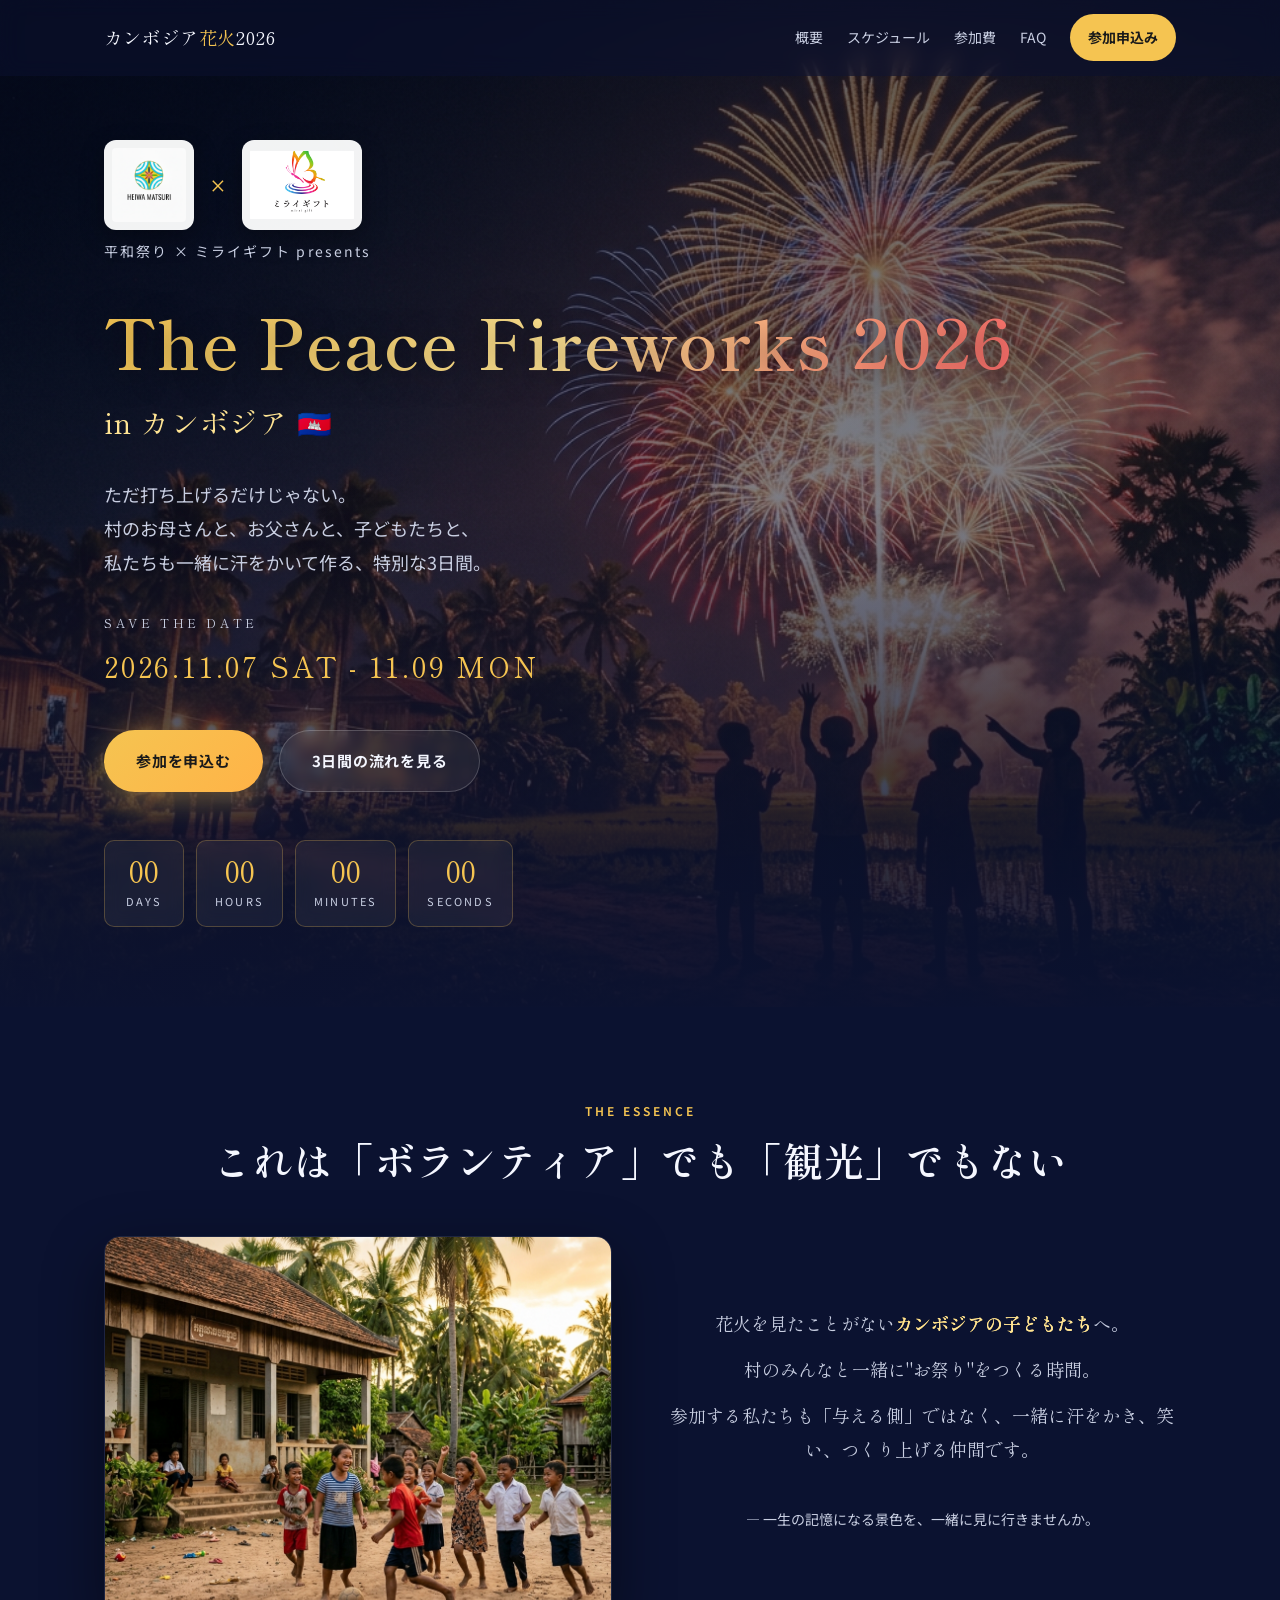
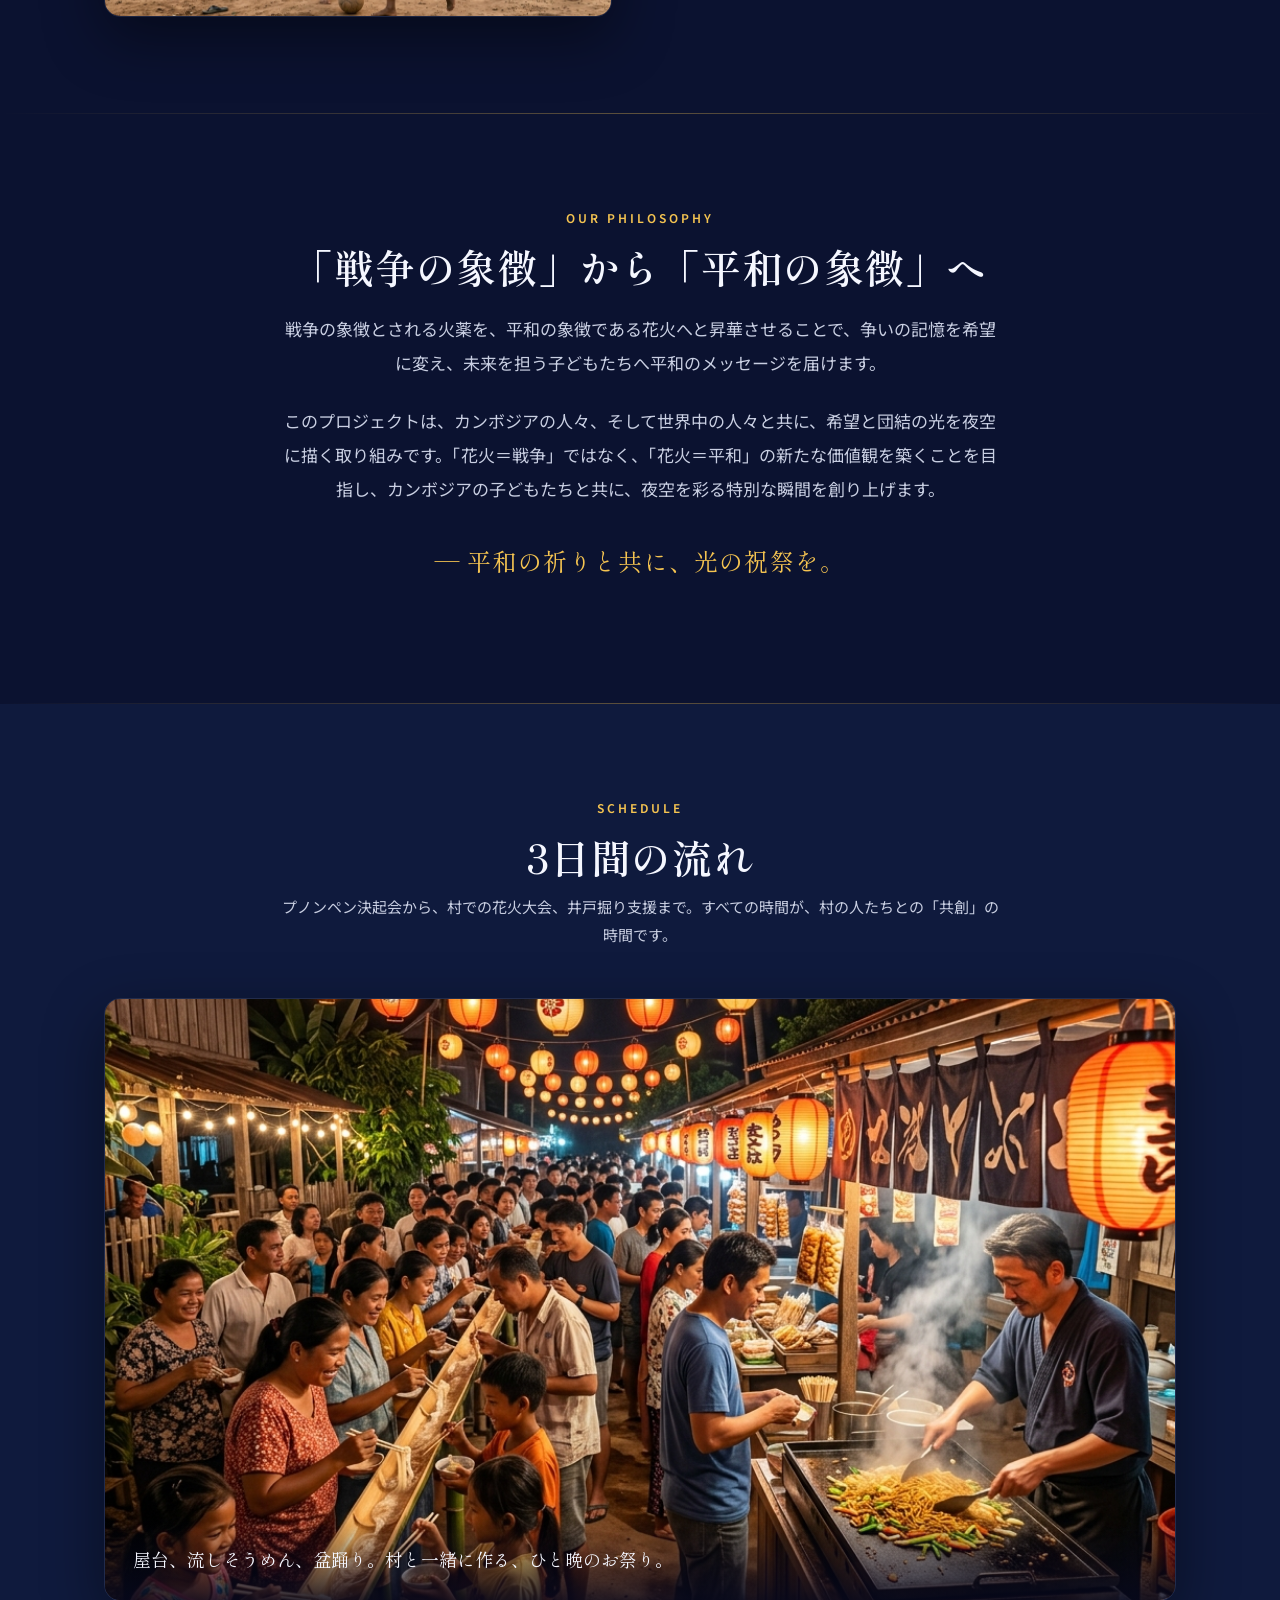
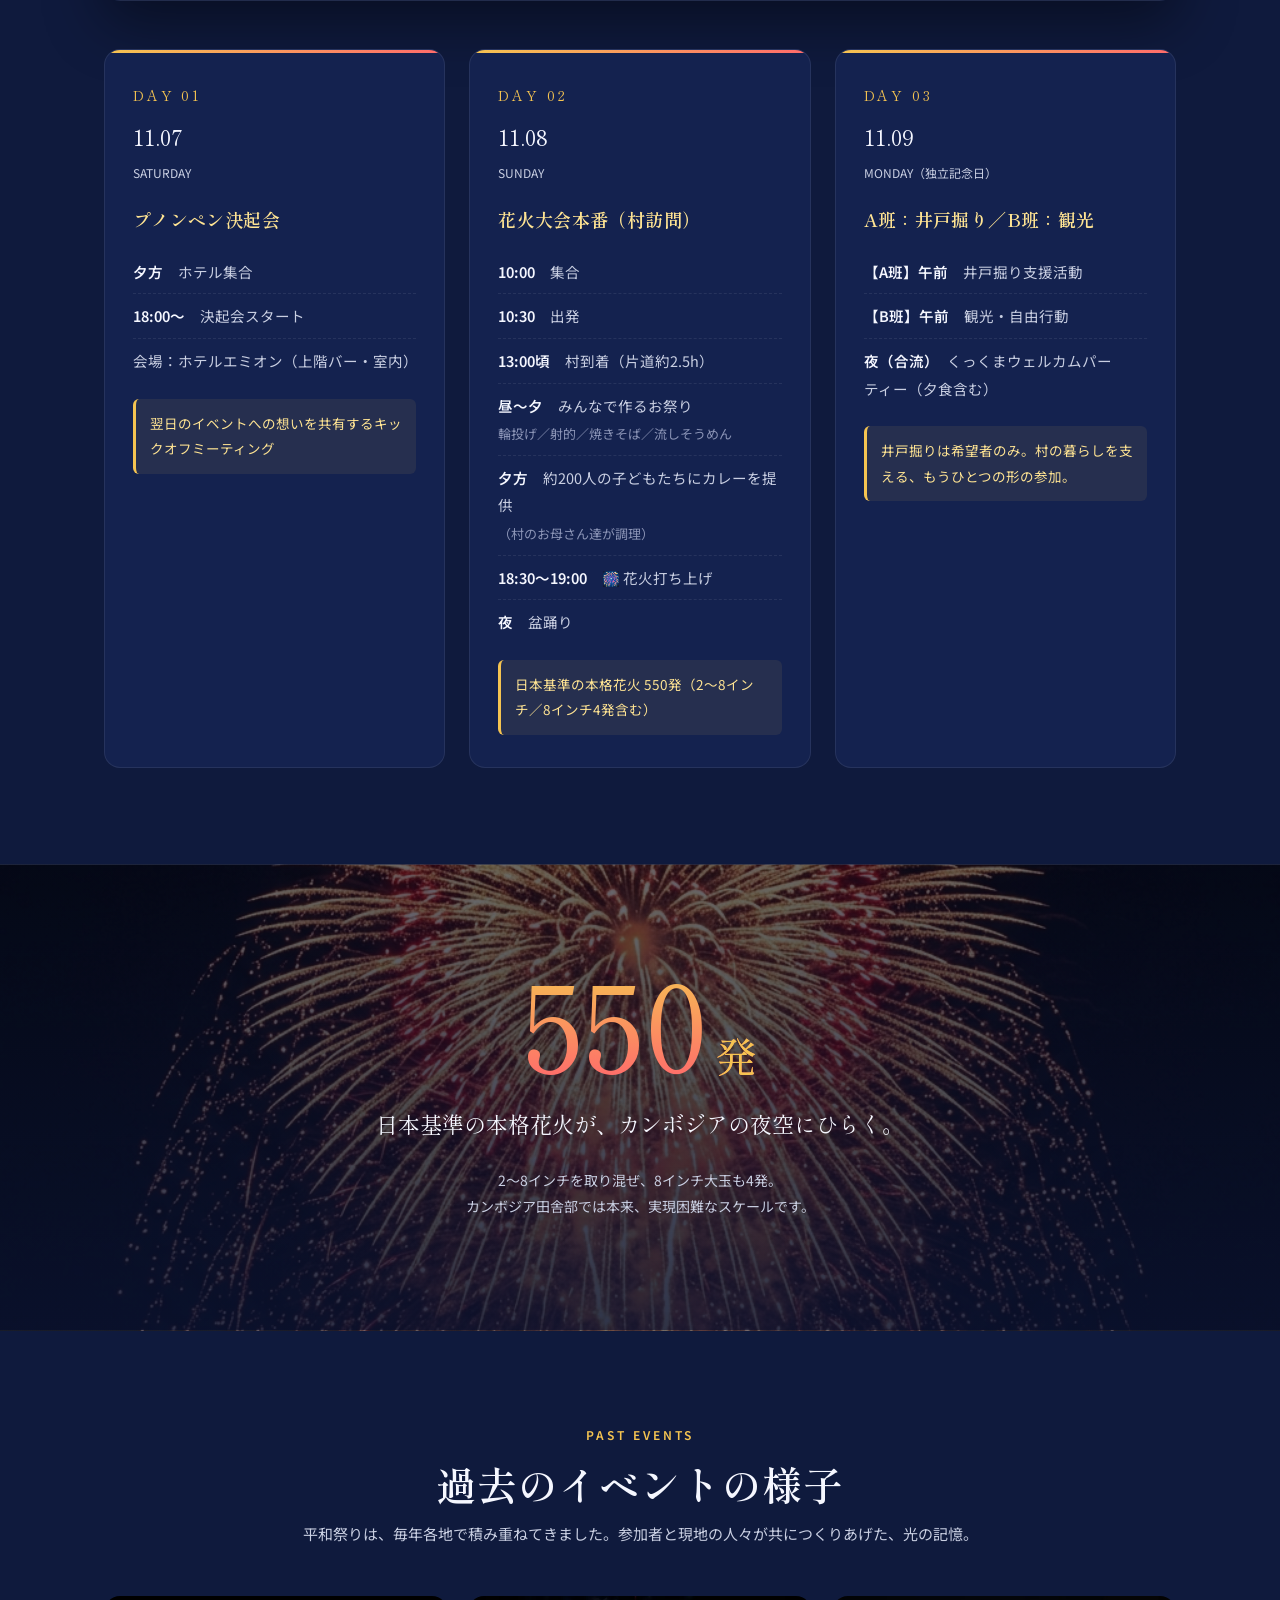
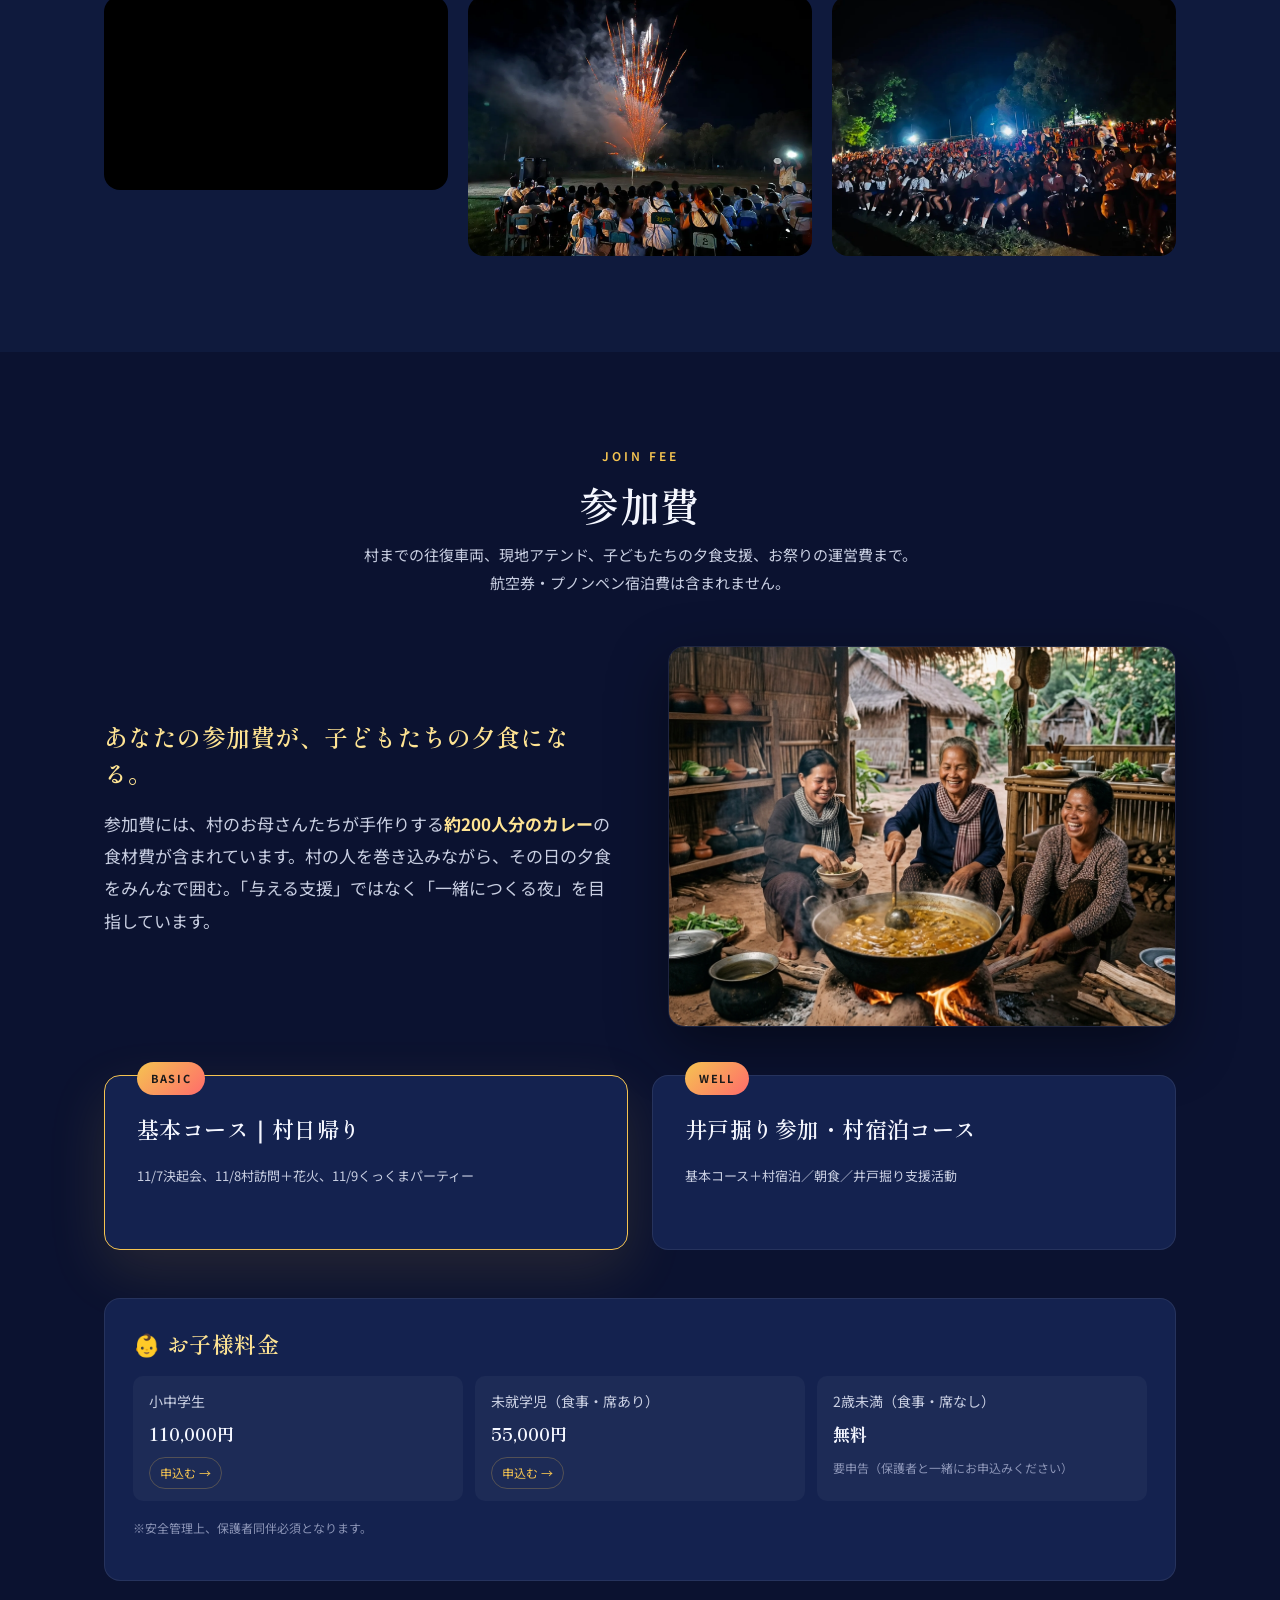
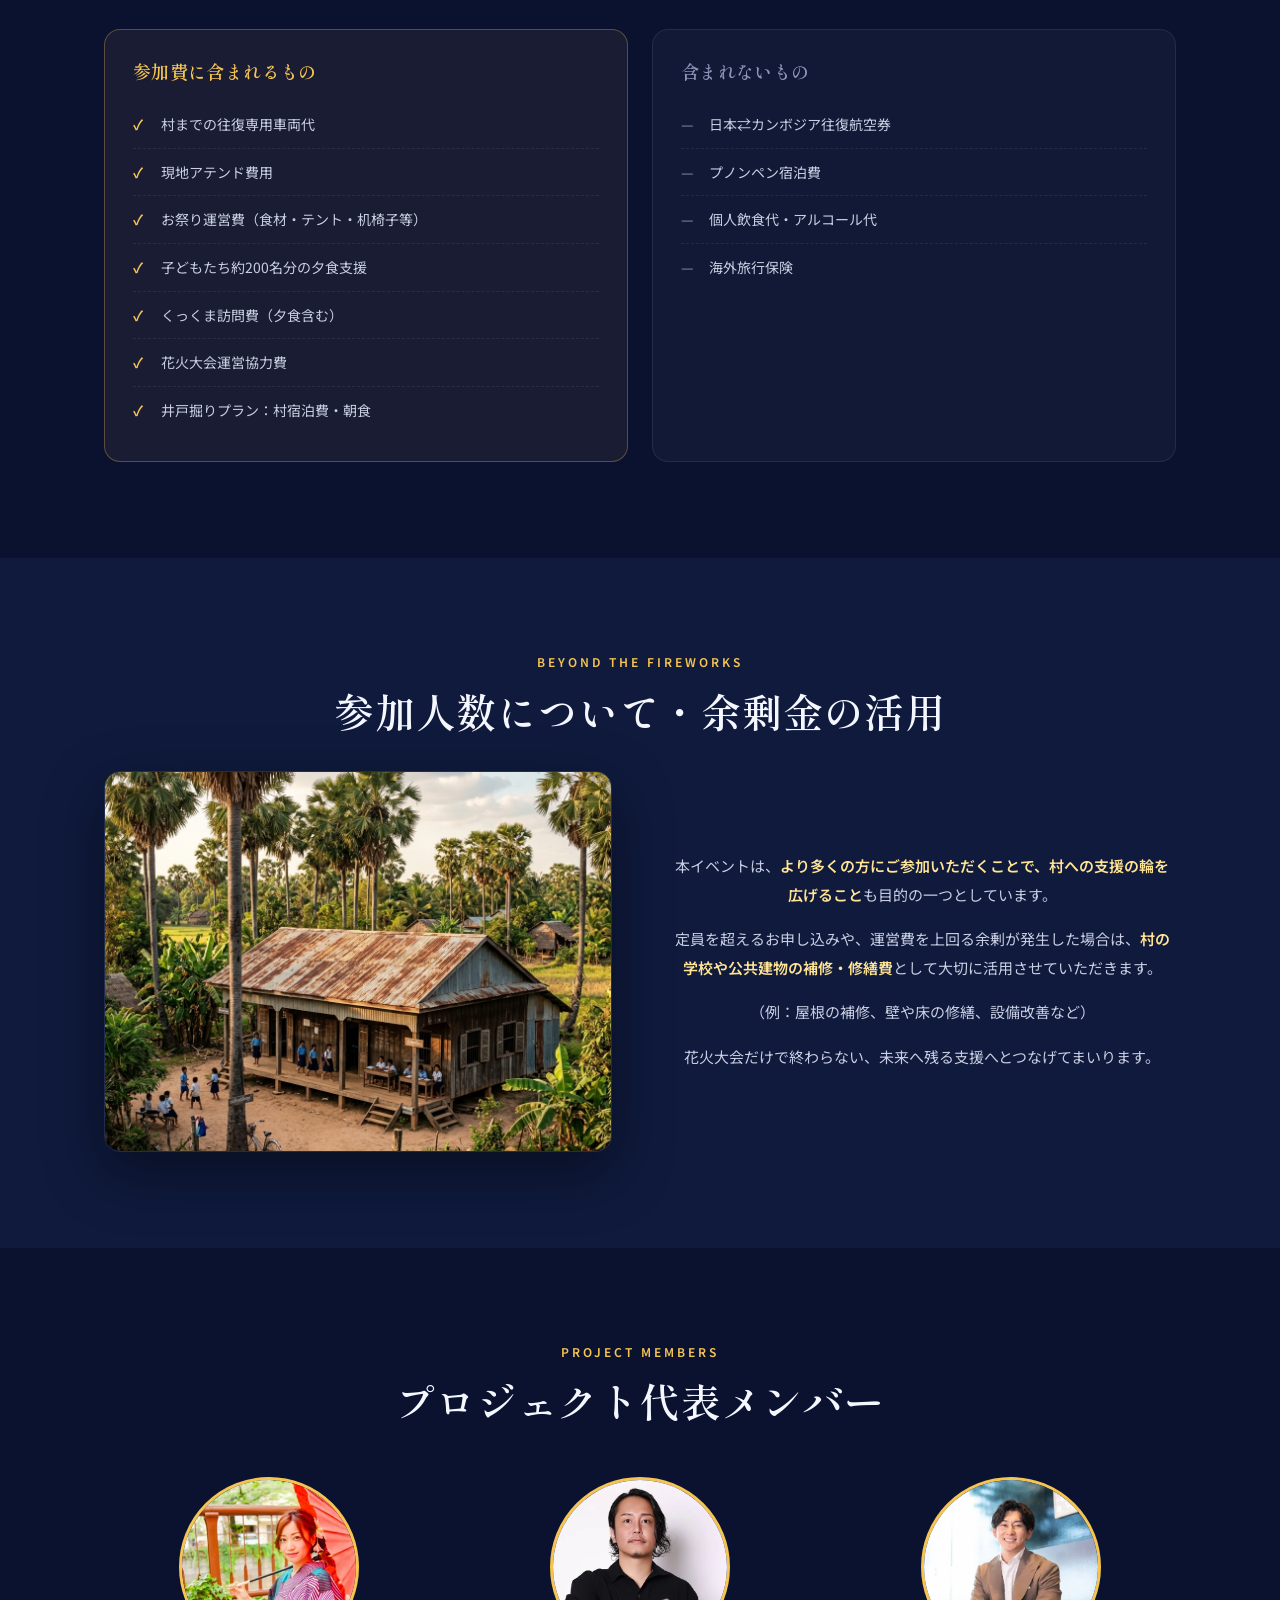
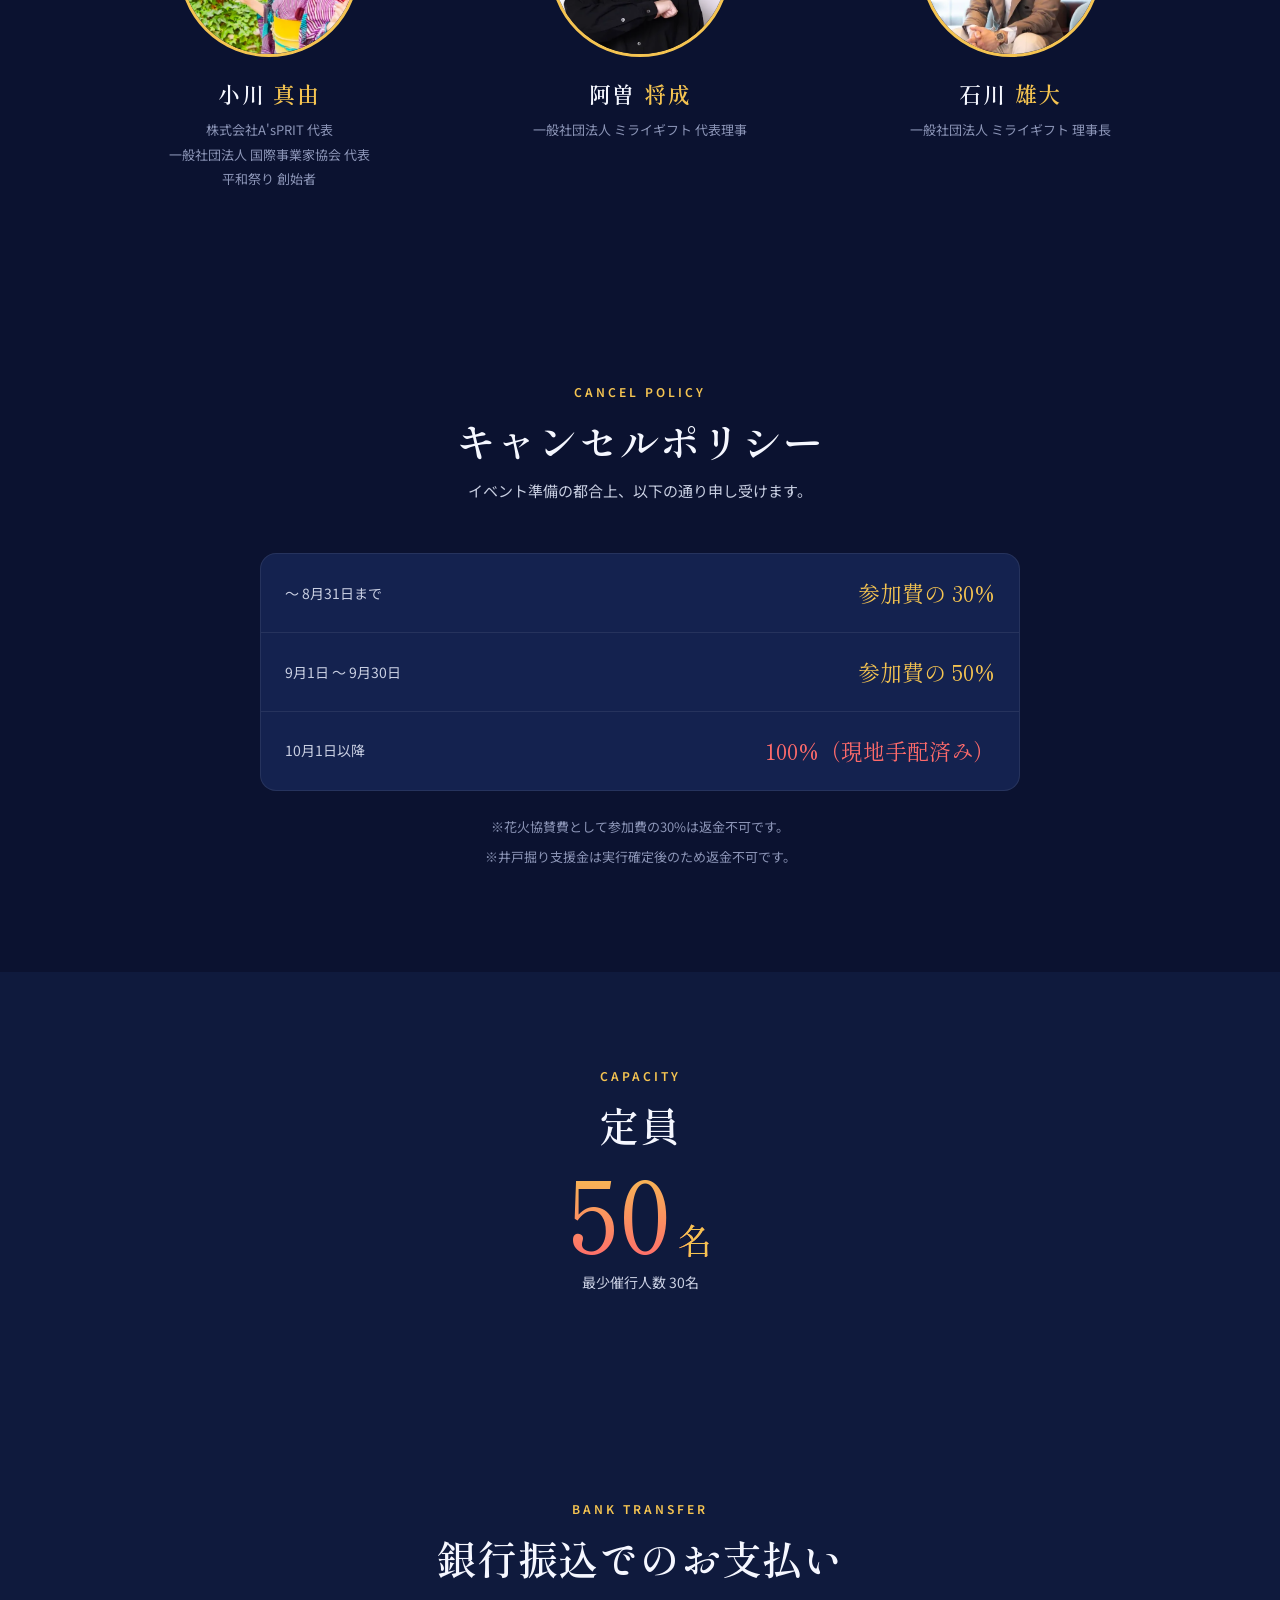
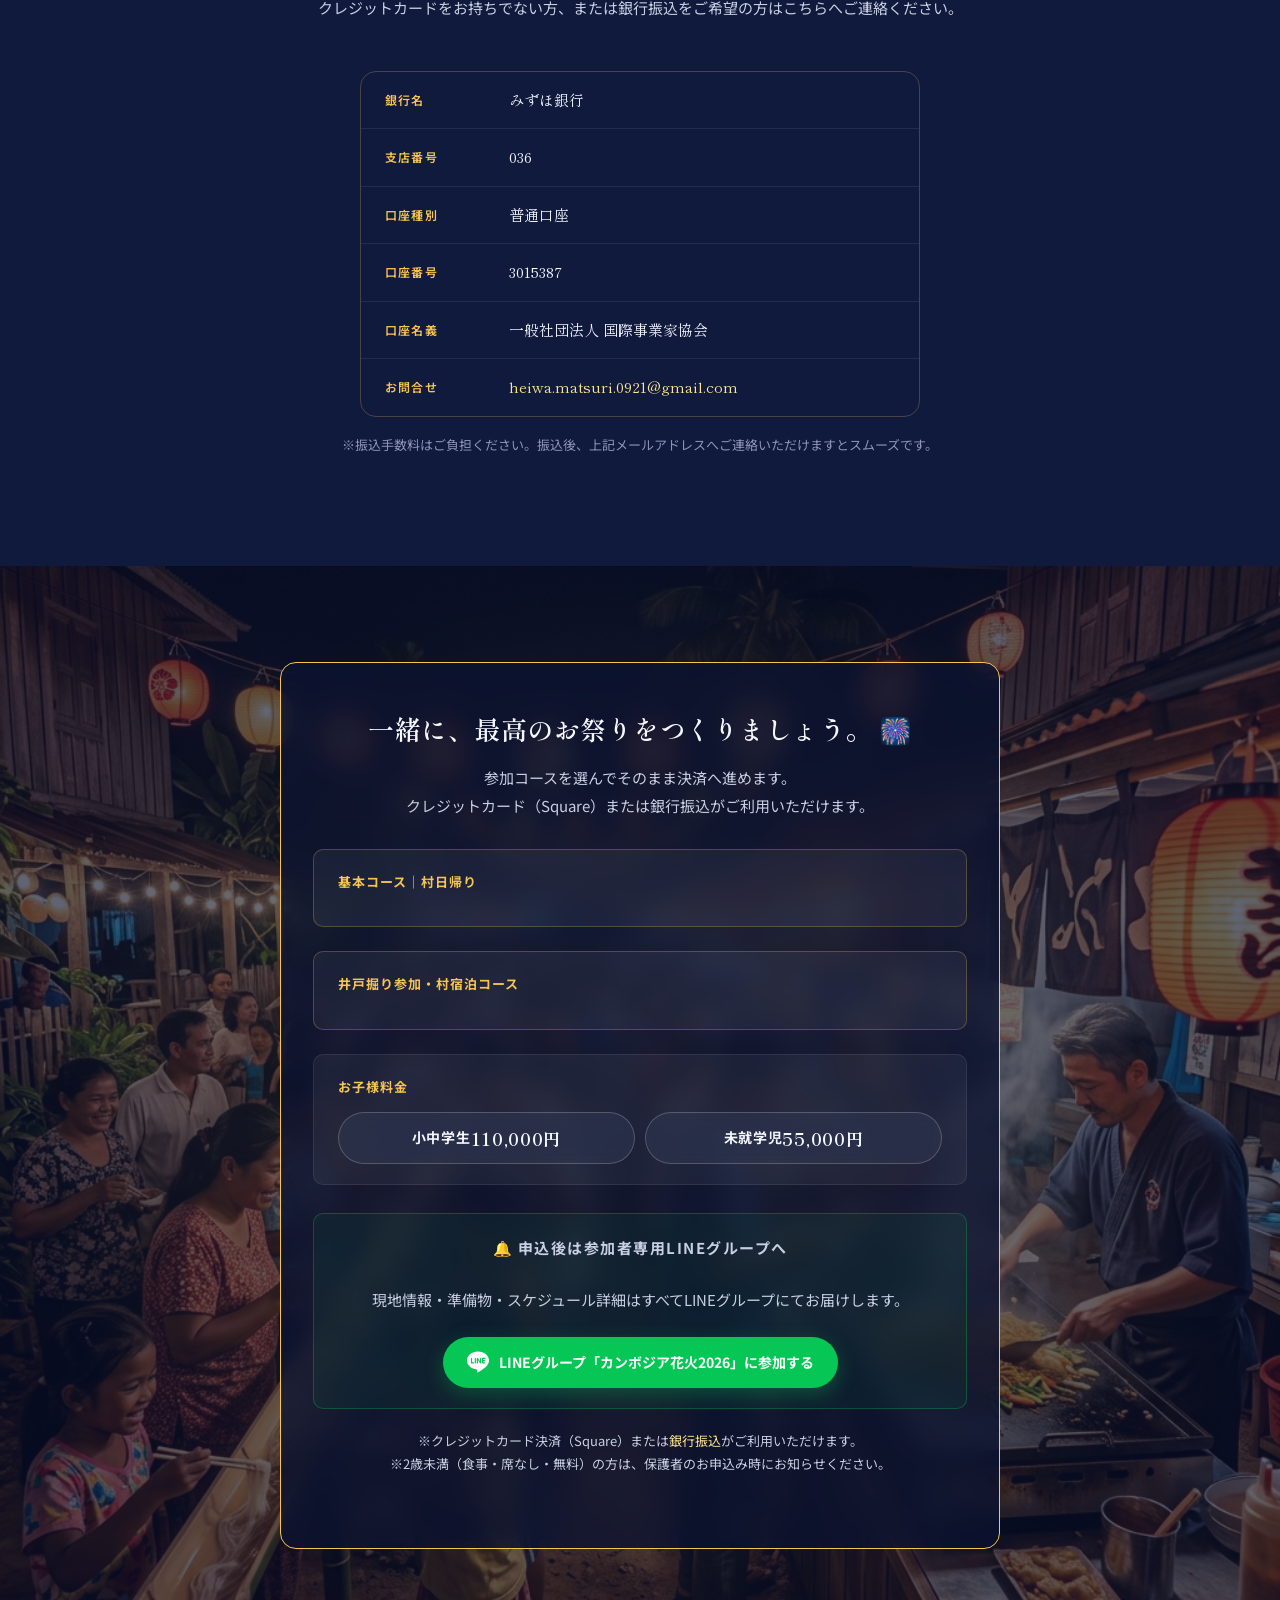
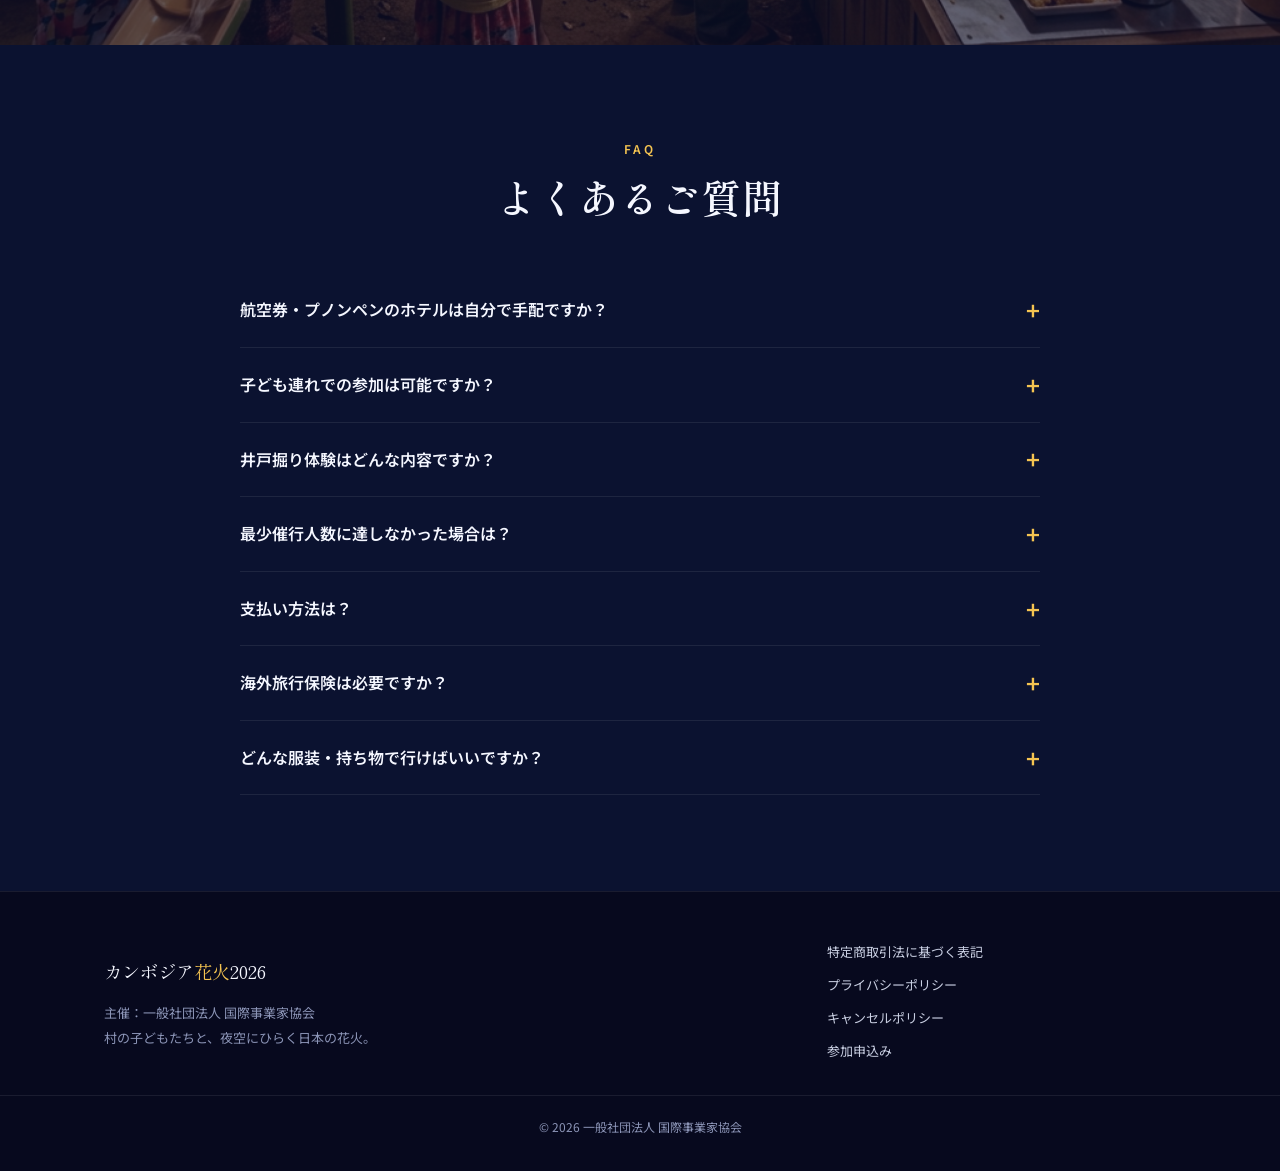
==== commit 06b257d2: "fix: mobile overflow + add hero logos + new title - Fix curly quotes in essence section breaking CSS" ====
--- a/index.html
+++ b/index.html
@@ -48,11 +48,20 @@
     <span class="spark spark--p" aria-hidden="true"></span>
 
     <div class="hero__inner">
-      <span class="hero__eyebrow">CAMBODIA HANABI 2026</span>
-      <h1 class="hero__title">
-        カンボジアの子どもたちに、<br />
-        <em>日本の花火大会</em>を届けよう
+      <!-- presents ロゴ -->
+      <div class="hero__presents">
+        <div class="hero__logos">
+          <img src="assets/logo-heiwa.png" alt="平和祭り" class="hero__logo hero__logo--heiwa" />
+          <span class="hero__logo-x">×</span>
+          <img src="assets/logo-miraigift.png" alt="ミライギフト" class="hero__logo hero__logo--miraigift" />
+        </div>
+        <p class="hero__presents-text">平和祭り × ミライギフト presents</p>
+      </div>
+
+      <h1 class="hero__title hero__title--en">
+        <em>The Peace Fireworks 2026</em>
       </h1>
+      <p class="hero__location">in カンボジア 🇰🇭</p>
       <p class="hero__sub">
         ただ打ち上げるだけじゃない。<br />
         村のお母さんと、お父さんと、子どもたちと、<br />
@@ -86,13 +95,13 @@
         <div class="split__media">
           <img src="assets/children.png" alt="カンボジアの村の子どもたち" loading="lazy" />
         </div>
-        <div class=”split__body”>
-          <div class=”essence__quote”>
+        <div class="split__body">
+          <div class="essence__quote">
             <p>花火を見たことがない<span>カンボジアの子どもたち</span>へ。</p>
-            <p>村のみんなと一緒に”お祭り”をつくる時間。</p>
+            <p>村のみんなと一緒に"お祭り"をつくる時間。</p>
             <p>参加する私たちも「与える側」ではなく、一緒に汗をかき、笑い、つくり上げる仲間です。</p>
           </div>
-          <p class=”essence__line”>— 一生の記憶になる景色を、一緒に見に行きませんか。</p>
+          <p class="essence__line">— 一生の記憶になる景色を、一緒に見に行きませんか。</p>
         </div>
       </div>
     </div>
--- a/style.css
+++ b/style.css
@@ -36,7 +36,8 @@
   text-rendering: optimizeLegibility;
   overflow-x: hidden;
   overflow-wrap: break-word;
-  word-break: keep-all; /* 日本語：単語の途中で改行しない */
+  /* 日本語の自然な改行のため line-break: strict を使い、word-break は normal に戻す */
+  line-break: strict;
 }
 /* PC：本文を少し大きく */
 @media (min-width: 768px) {
@@ -160,11 +161,67 @@
   letter-spacing: .25em;
   margin-bottom: 24px;
 }
+
+/* presents ロゴエリア */
+.hero__presents {
+  margin-bottom: 28px;
+}
+.hero__logos {
+  display: flex;
+  align-items: center;
+  gap: 14px;
+  margin-bottom: 8px;
+}
+.hero__logo {
+  background: rgba(255,255,255,0.95);
+  border-radius: 12px;
+  padding: 8px;
+  box-shadow: 0 8px 24px rgba(0,0,0,.3);
+}
+.hero__logo--heiwa {
+  width: 76px;
+  height: 76px;
+  object-fit: contain;
+}
+.hero__logo--miraigift {
+  width: 100px;
+  height: 76px;
+  object-fit: contain;
+}
+.hero__logo-x {
+  color: var(--gold);
+  font-size: 22px;
+  font-family: var(--font-serif);
+  font-weight: 600;
+}
+.hero__presents-text {
+  margin: 0;
+  font-size: 13px;
+  letter-spacing: .15em;
+  color: var(--text-sub);
+}
+@media (min-width: 768px) {
+  .hero__logo--heiwa { width: 90px; height: 90px; }
+  .hero__logo--miraigift { width: 120px; height: 90px; }
+  .hero__presents-text { font-size: 14px; }
+}
+
 .hero__title {
   font-size: clamp(32px, 6vw, 60px);
   line-height: 1.4;
-  margin: 0 0 20px;
+  margin: 0 0 8px;
   text-shadow: 0 4px 30px rgba(0,0,0,.5);
+}
+.hero__title--en {
+  font-size: clamp(34px, 7vw, 68px);
+  letter-spacing: .02em;
+}
+.hero__location {
+  font-family: var(--font-serif);
+  font-size: clamp(20px, 3vw, 28px);
+  color: var(--gold-2);
+  margin: 0 0 28px;
+  letter-spacing: .05em;
 }
 .hero__title em {
   font-style: normal;
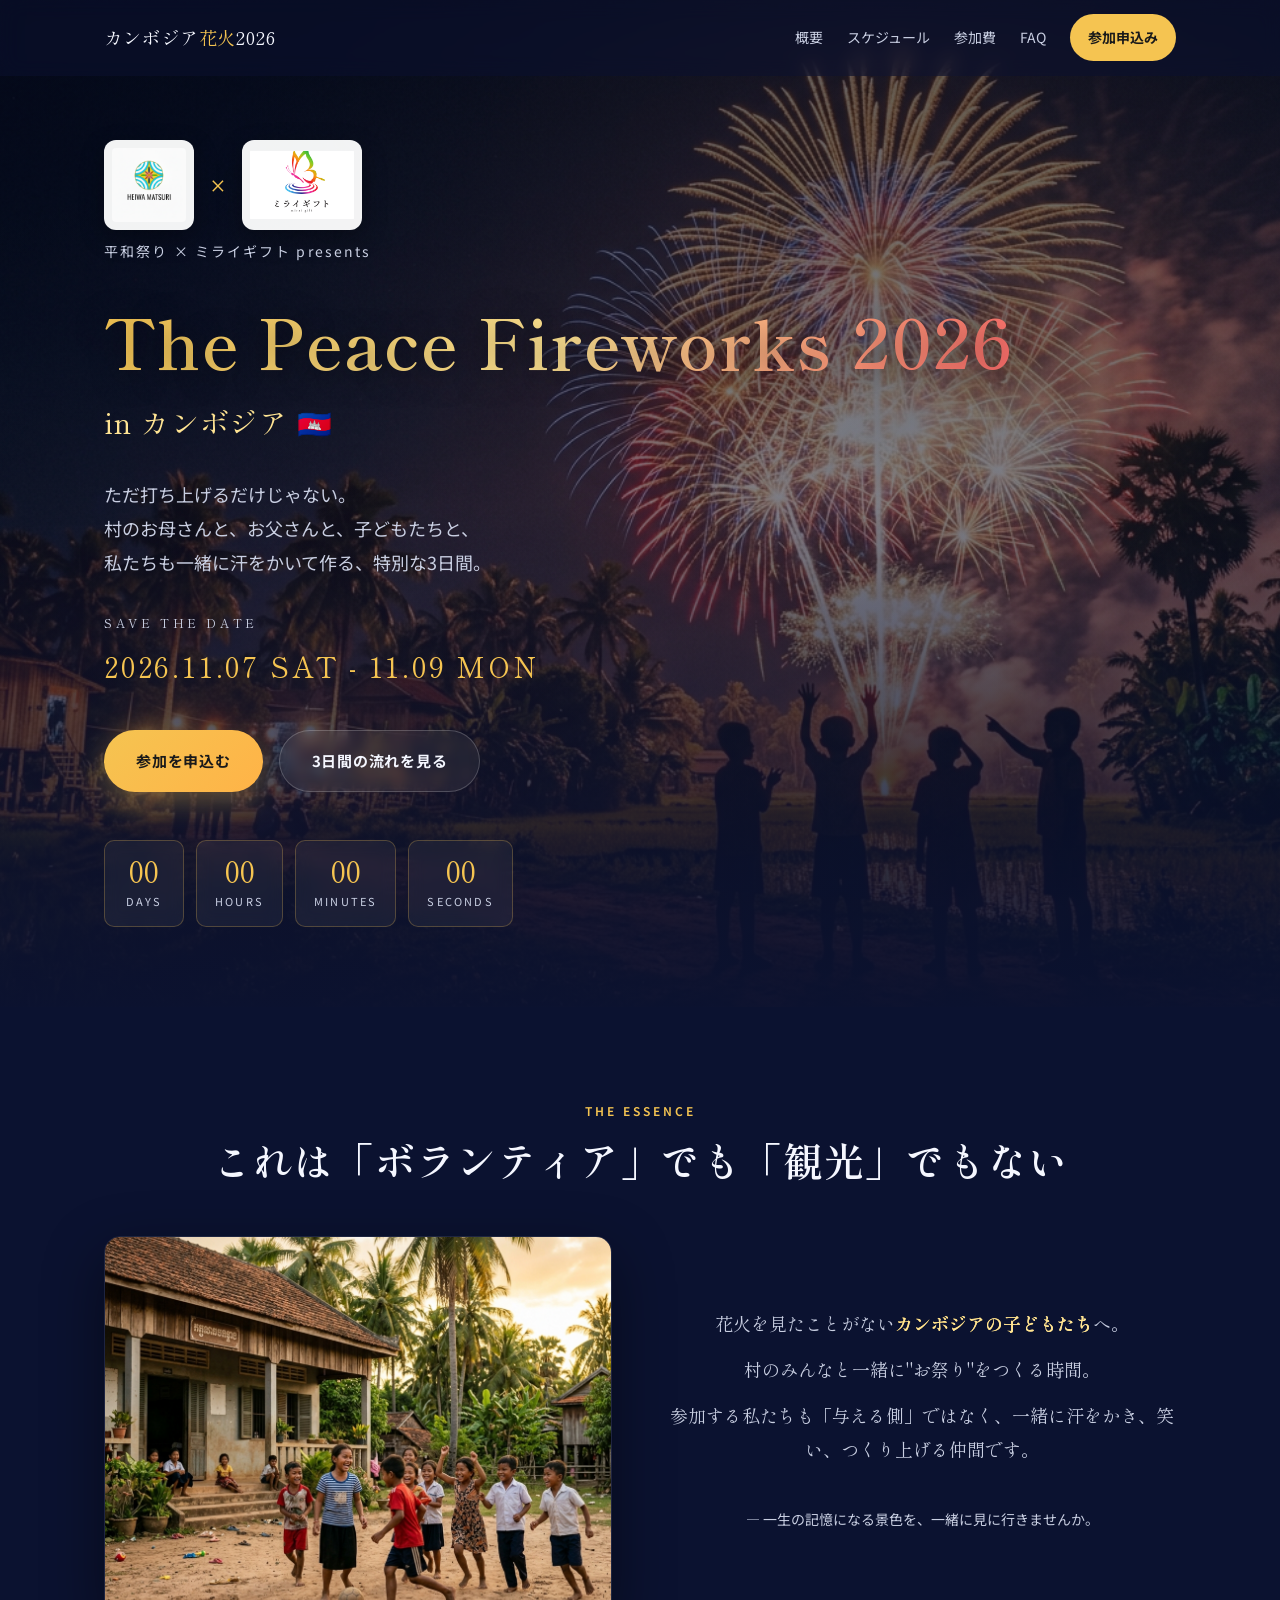
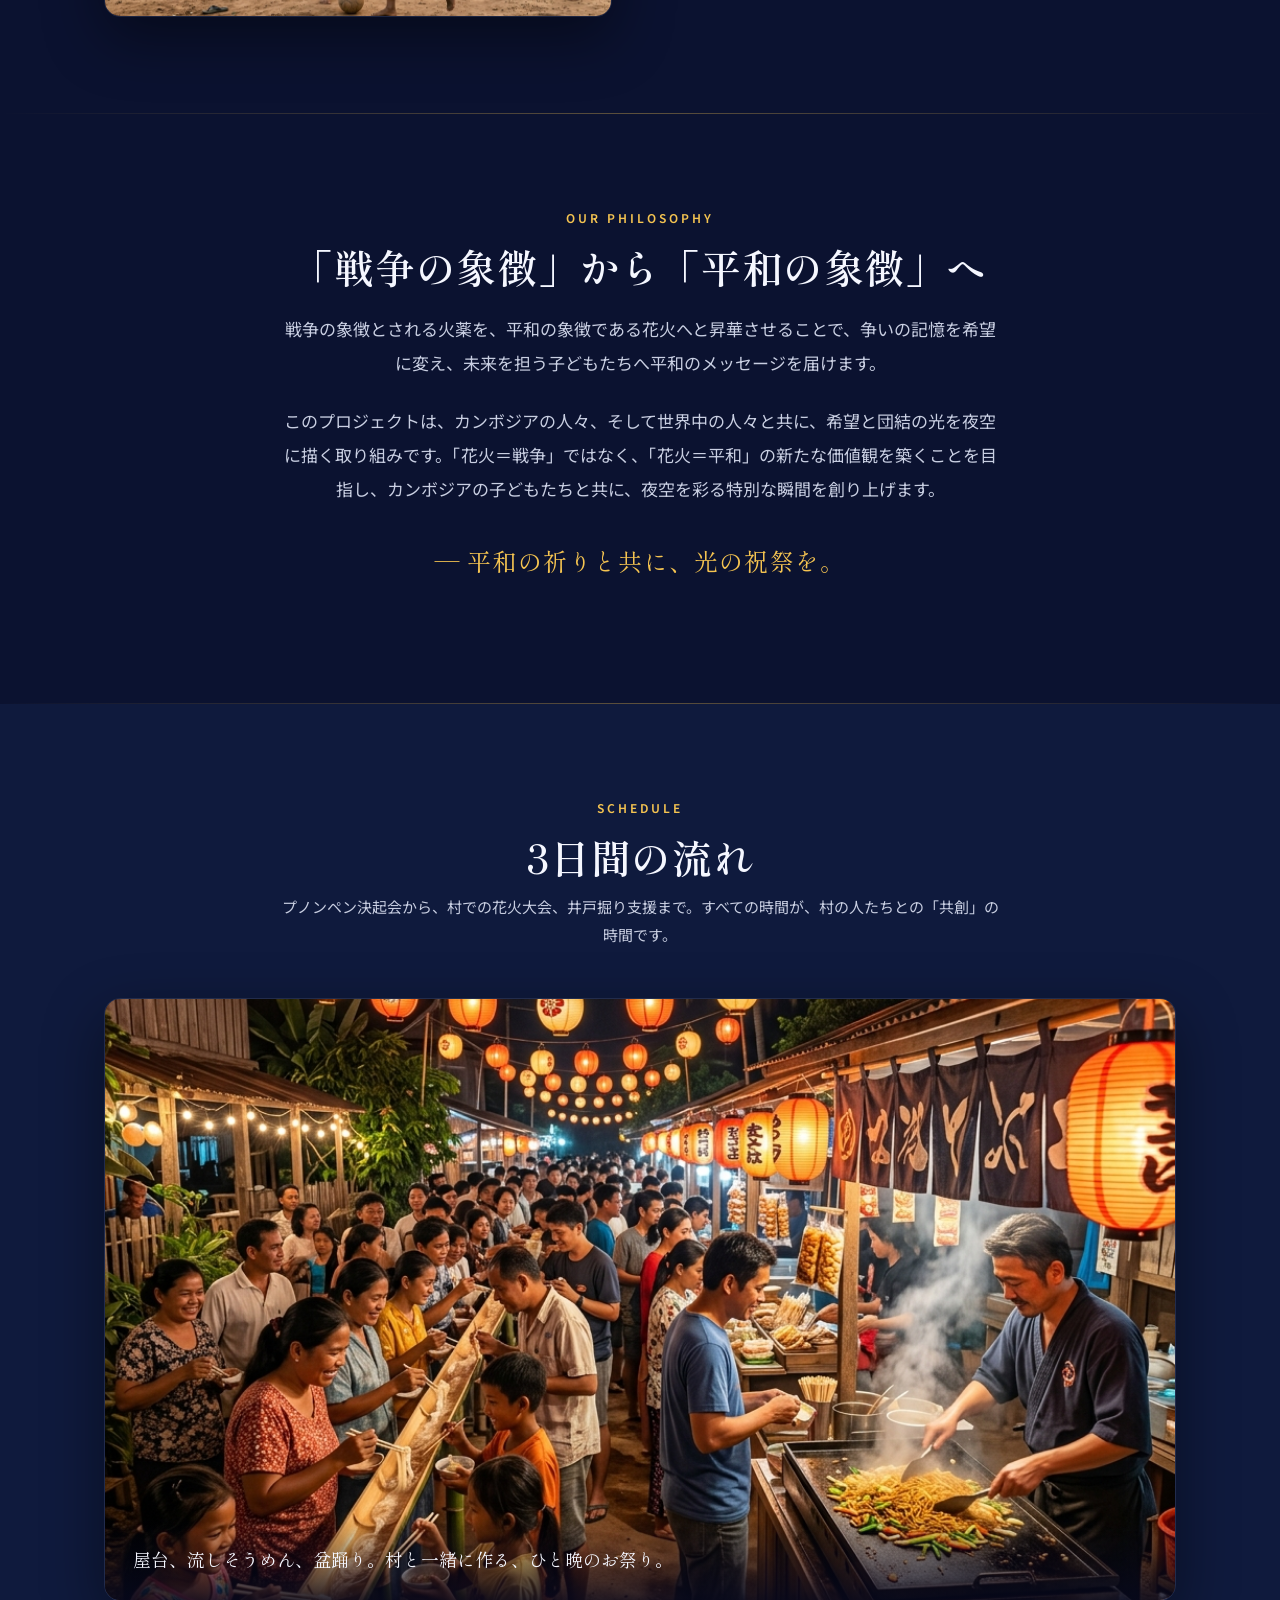
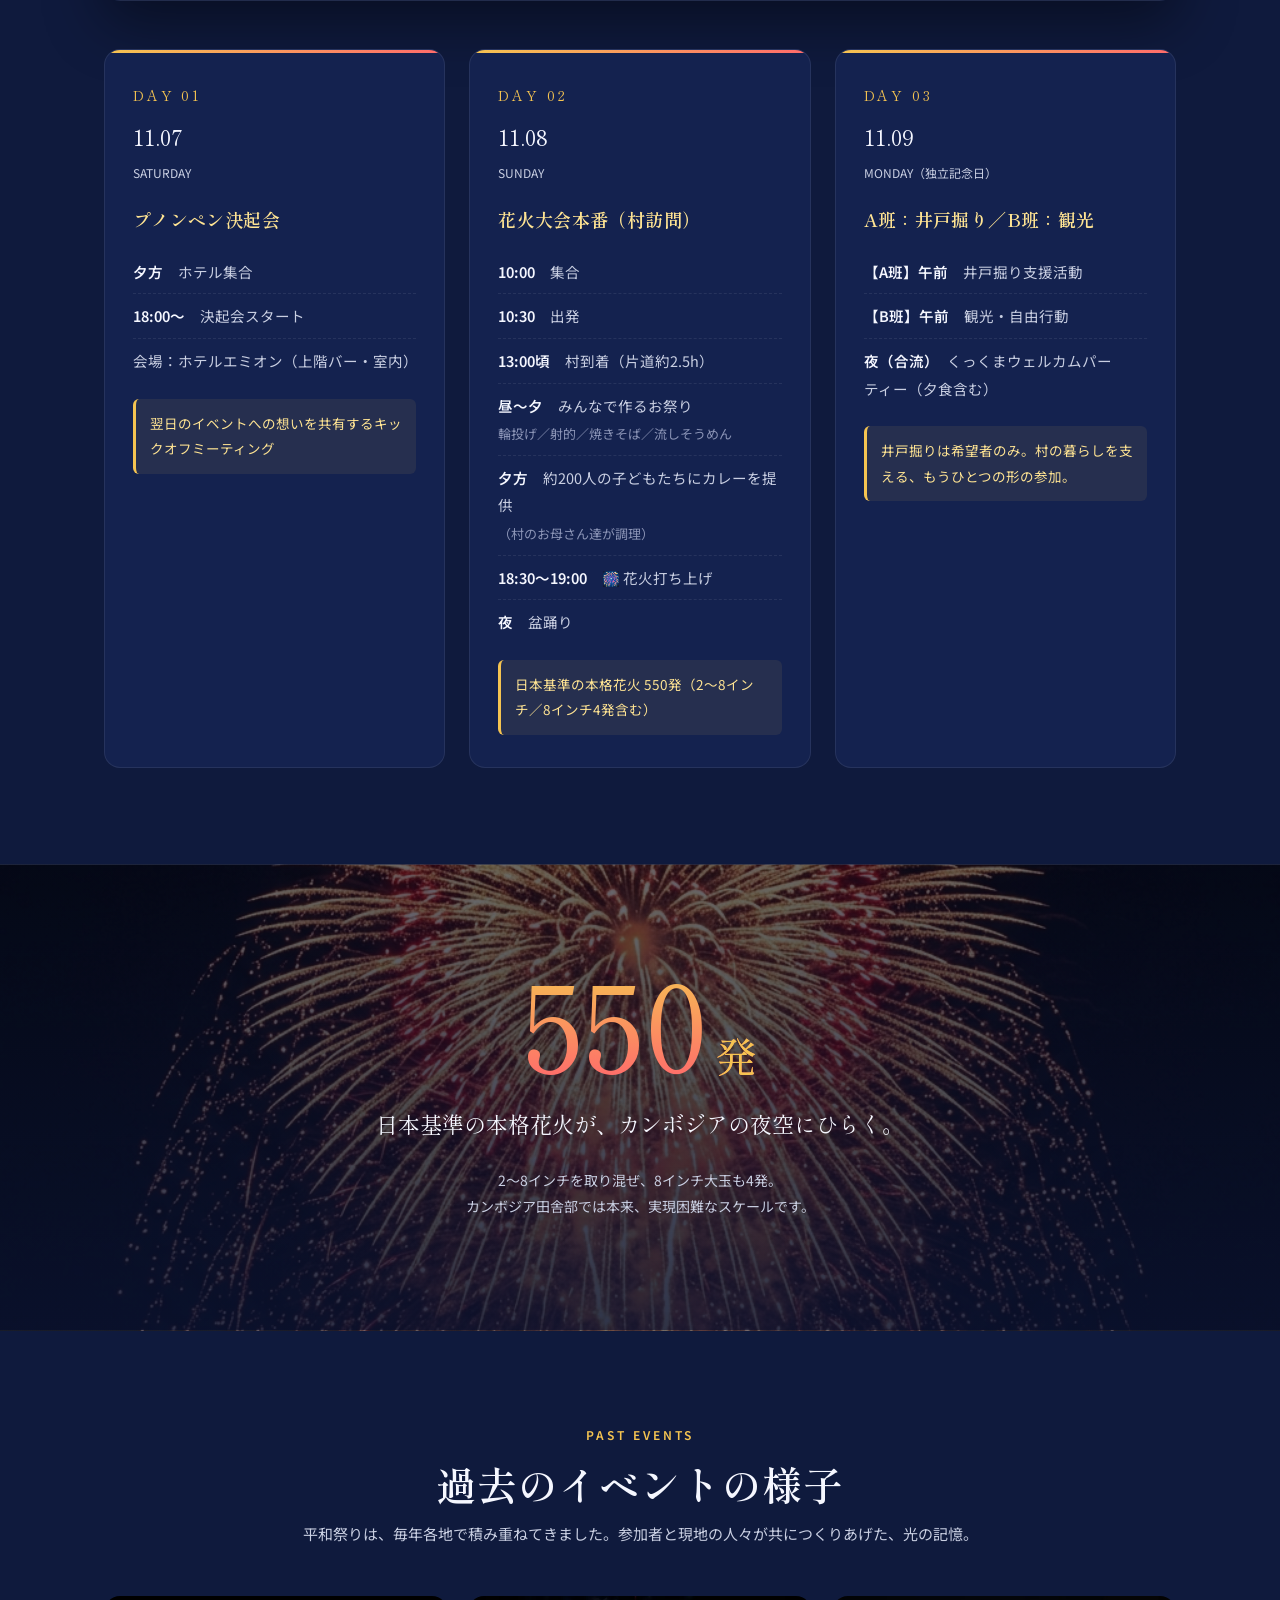
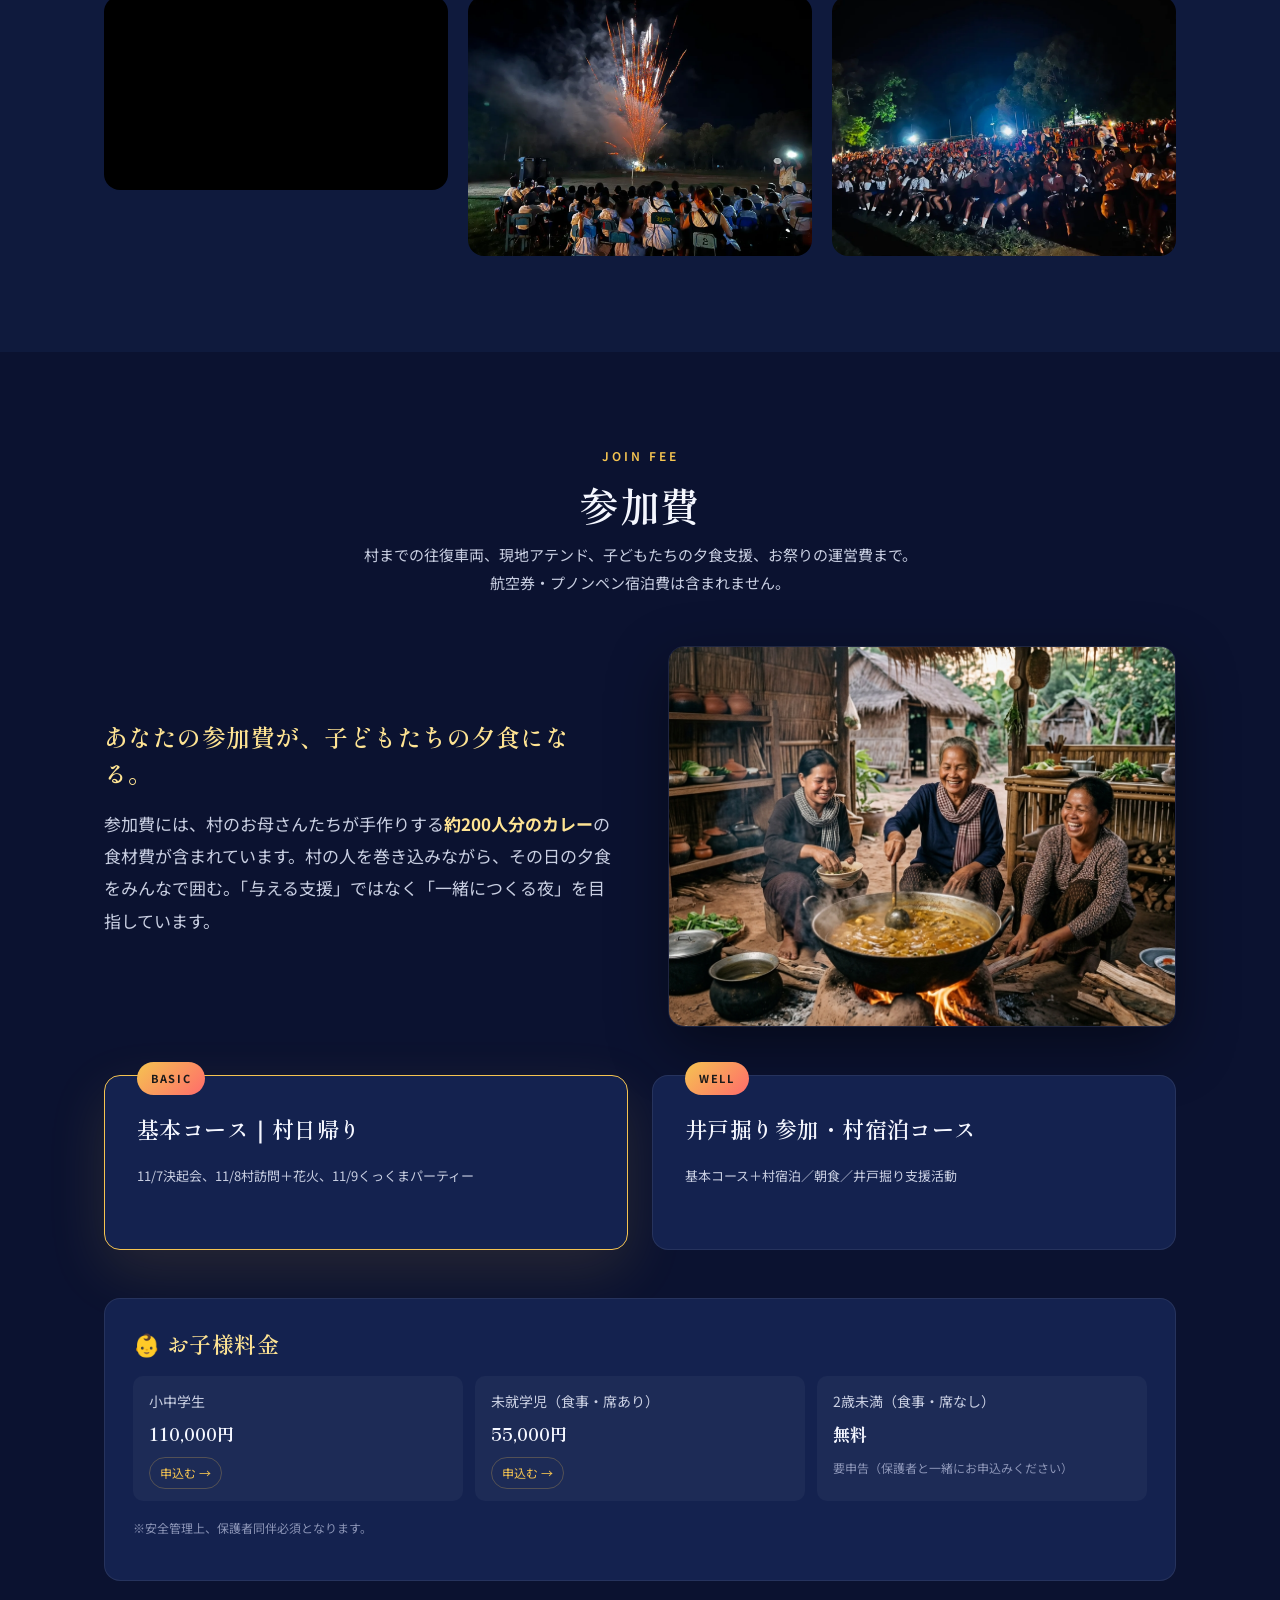
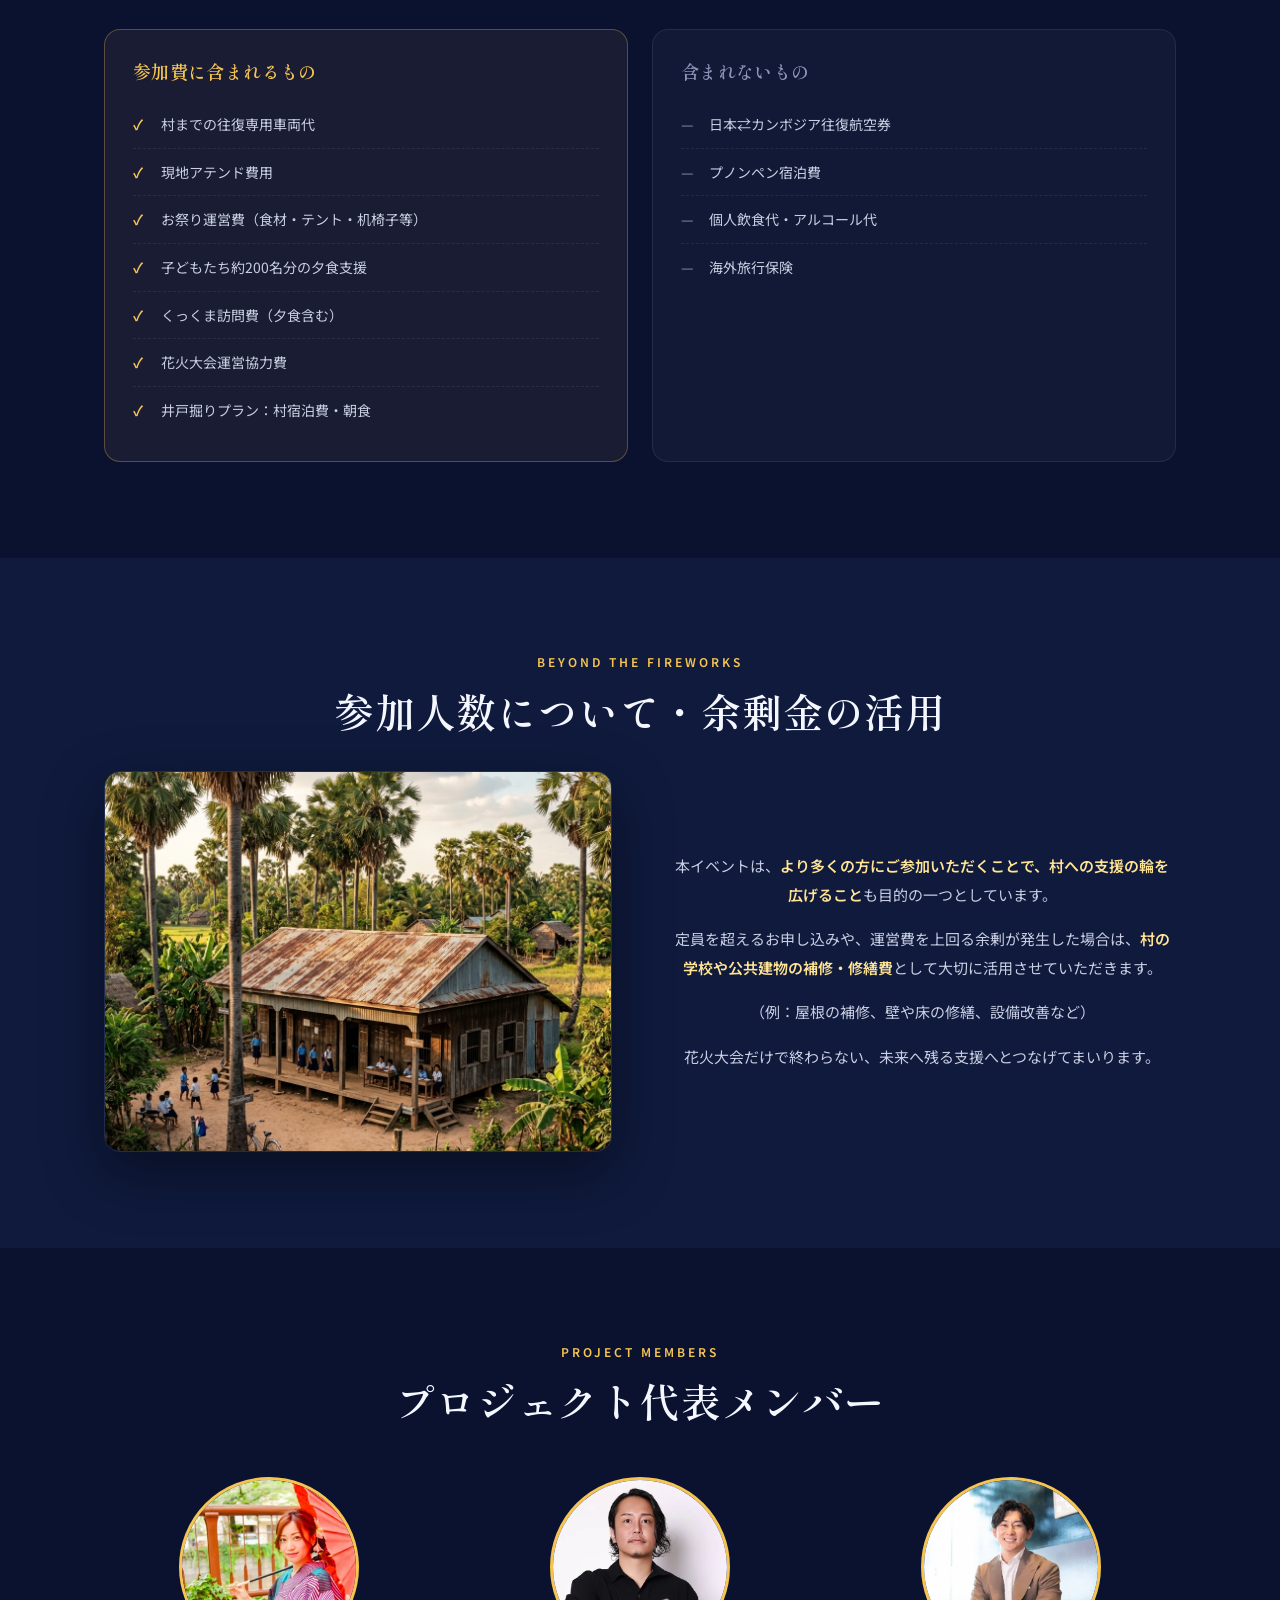
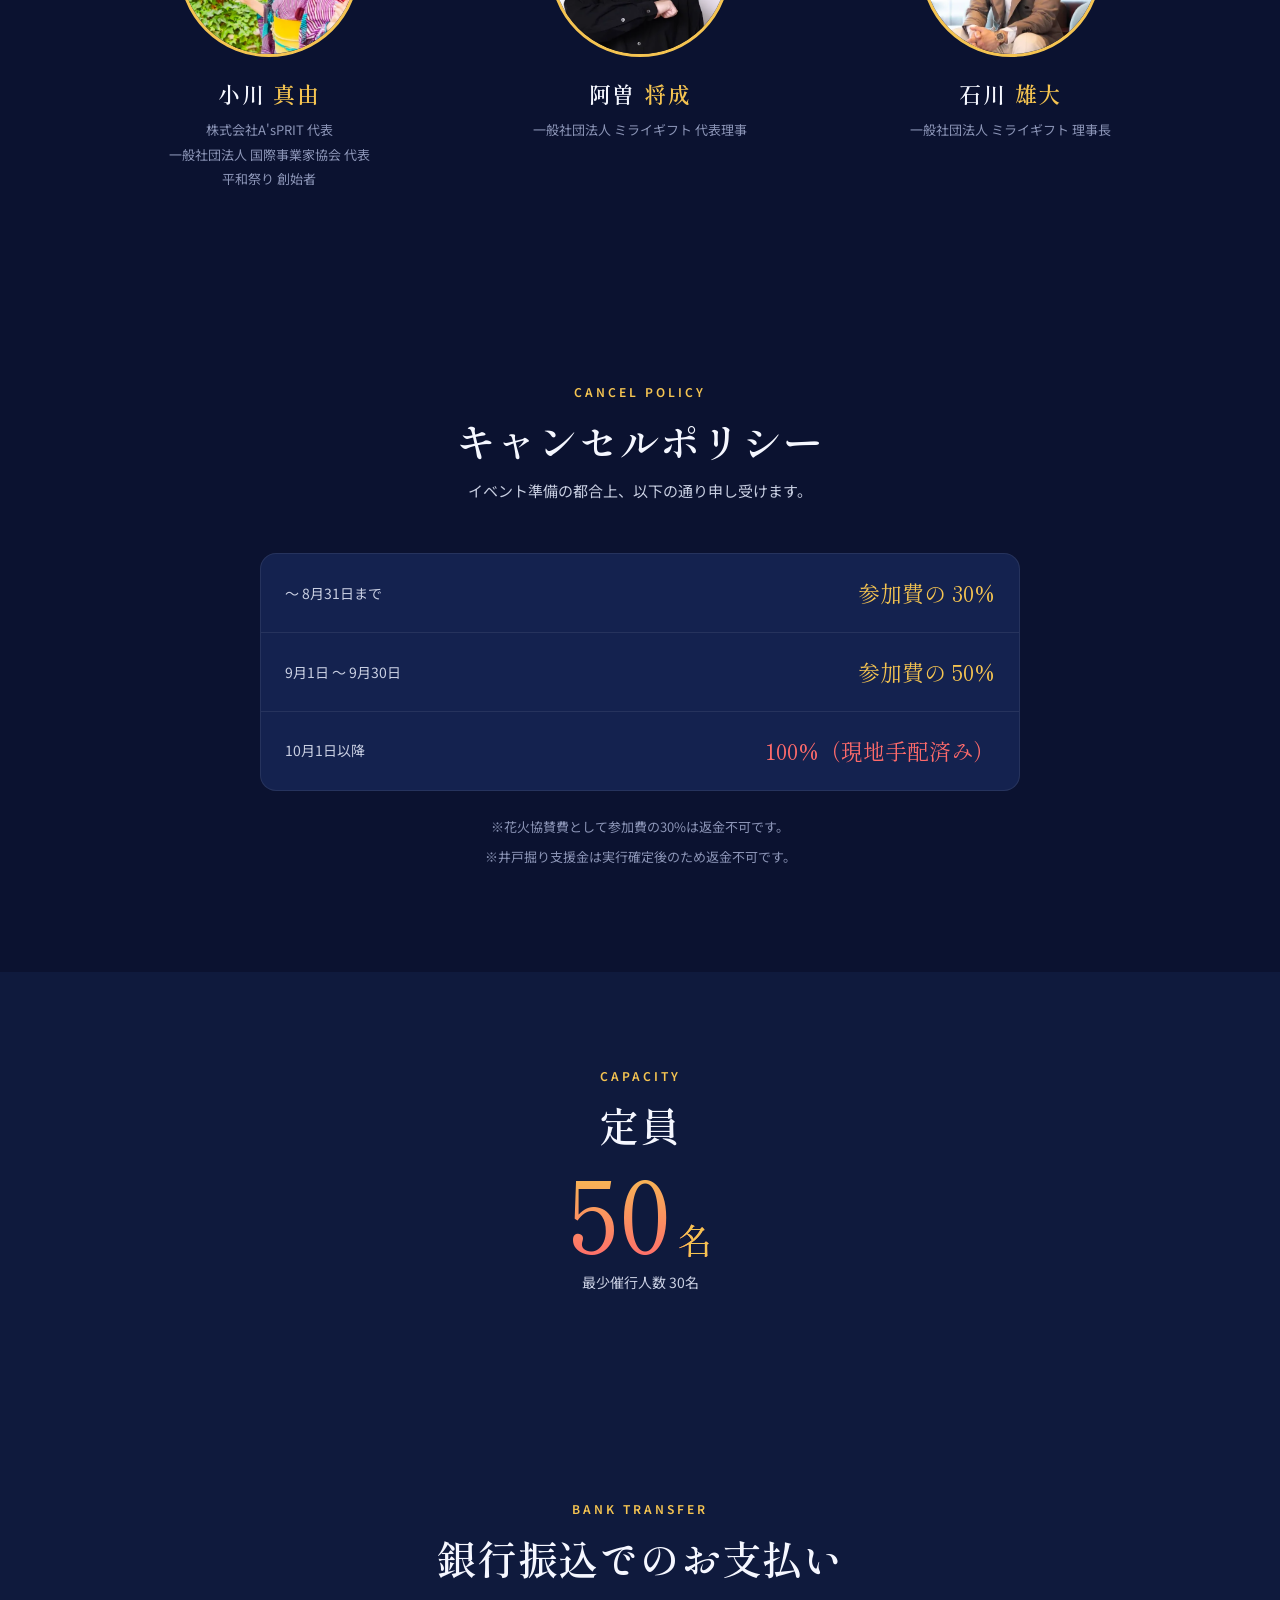
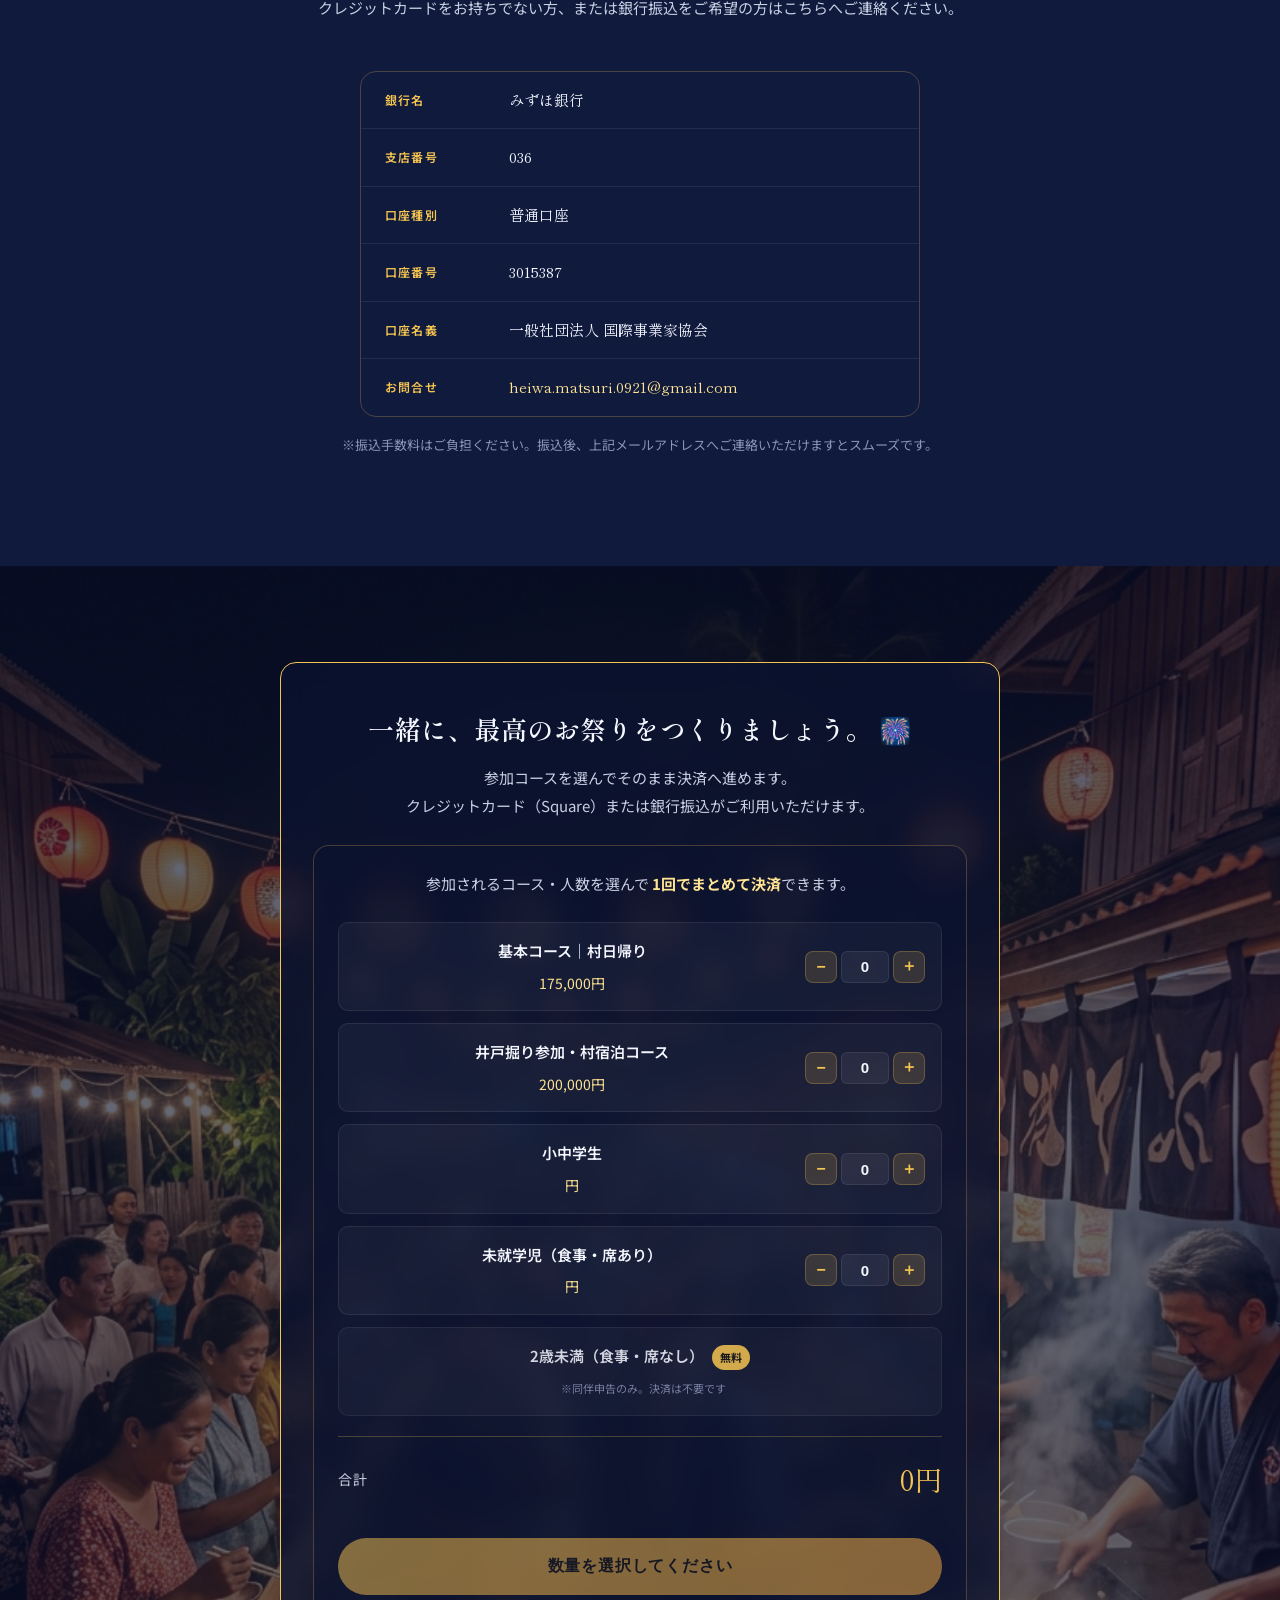
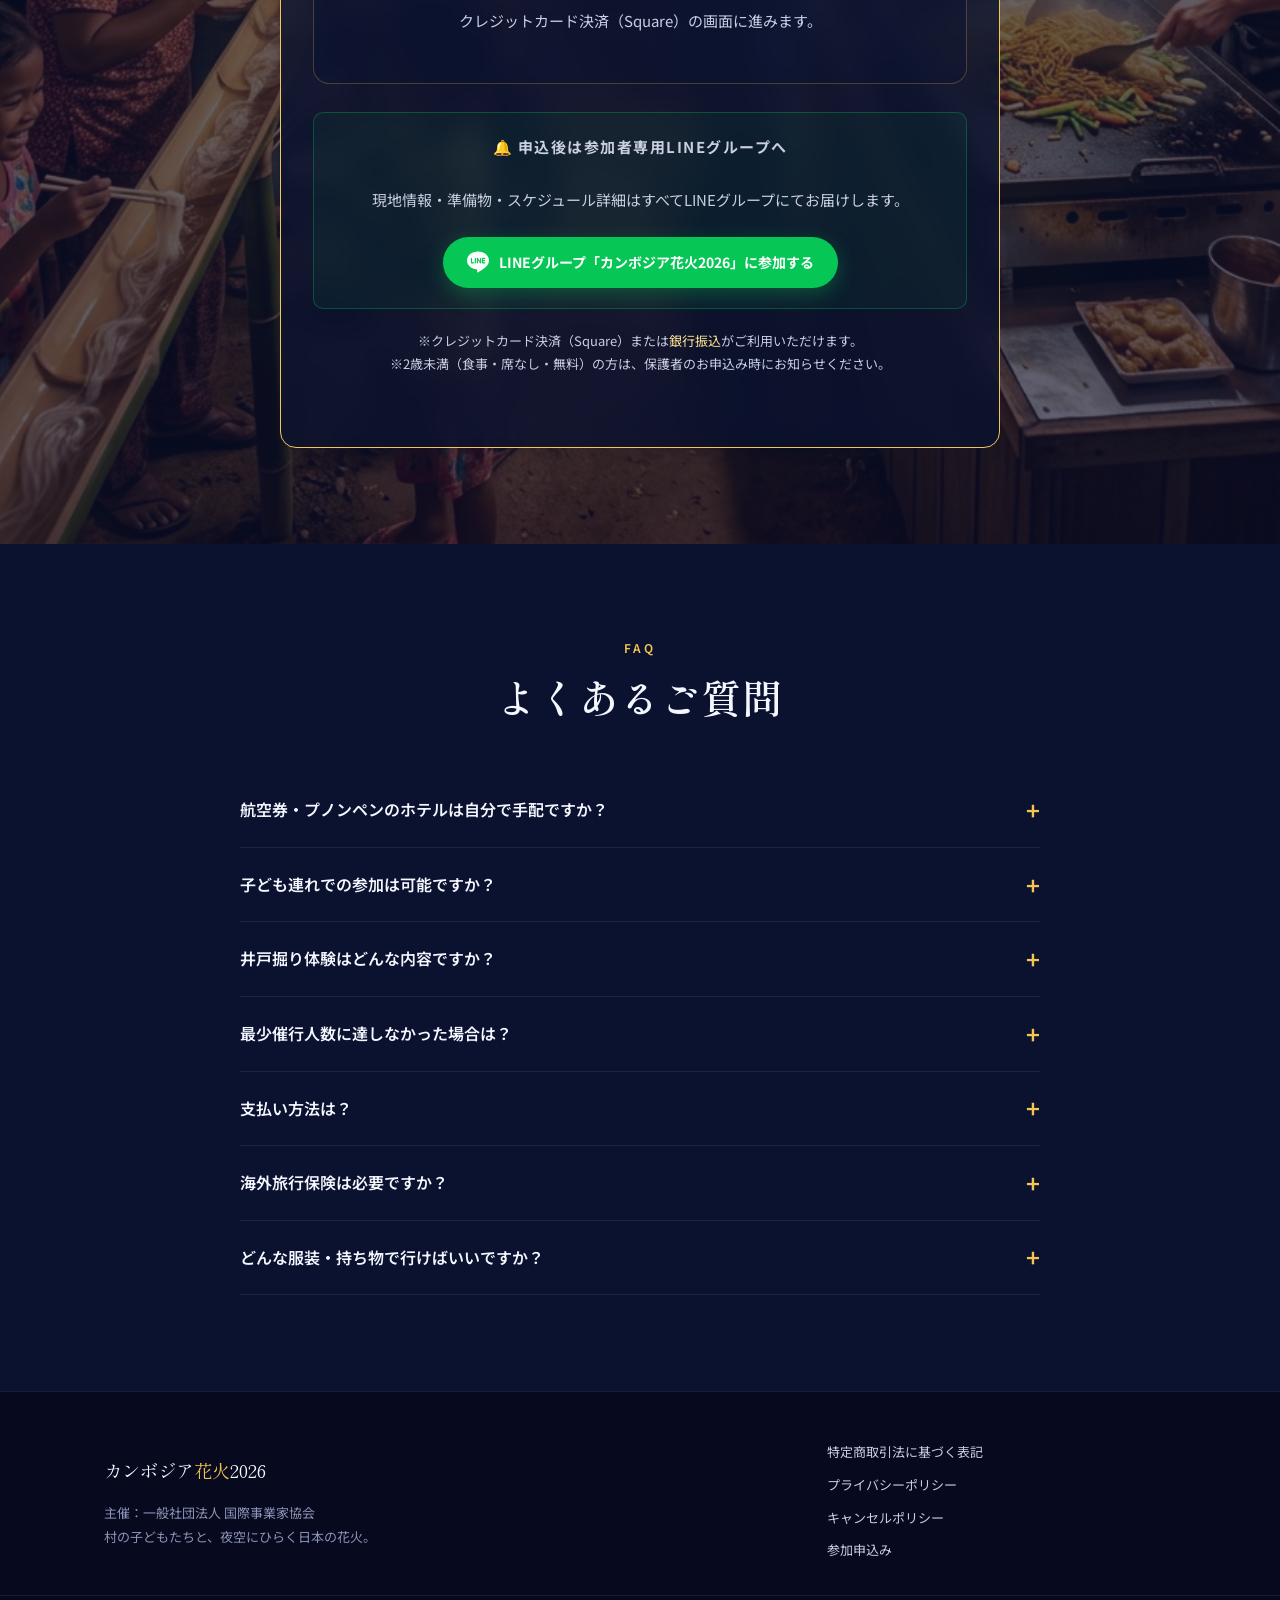
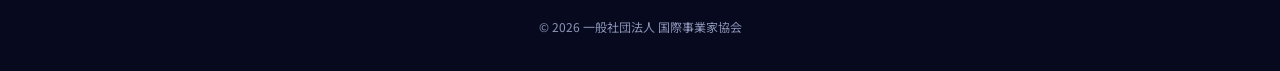
==== commit b5d96c75: "feat: multi-item cart checkout via Cloudflare Worker - Worker: POST /api/checkout creates Square pay" ====
--- a/index.html
+++ b/index.html
@@ -427,38 +427,77 @@
         <h2>一緒に、最高のお祭りをつくりましょう。 🎆</h2>
         <p>参加コースを選んでそのまま決済へ進めます。<br />クレジットカード（Square）または銀行振込がご利用いただけます。</p>
 
-        <div class="apply__courses">
-          <div class="apply__course-group">
-            <div class="apply__course-label">基本コース｜村日帰り</div>
-            <div class="apply__course-btns">
-              <a href="https://square.link/u/6MBI0Hgi" class="btn btn--primary" target="_blank" rel="noopener" data-early>
-                早期申込 <strong>150,000円</strong><small>〜7月末</small>
-              </a>
-              <a href="https://square.link/u/dH1DzJOT" class="btn btn--ghost" target="_blank" rel="noopener" data-regular>
-                通常申込 <strong>175,000円</strong>
-              </a>
+        <!-- カート式 申込フォーム -->
+        <div class="cart">
+          <p class="cart__intro">参加されるコース・人数を選んで <strong>1回でまとめて決済</strong>できます。</p>
+
+          <div class="cart__items">
+            <div class="cart__row" data-course="basic">
+              <div class="cart__info">
+                <div class="cart__name">基本コース｜村日帰り</div>
+                <div class="cart__price"><span data-price-early>150,000</span><span data-price-regular hidden>175,000</span>円<small data-early>（早期）</small></div>
+              </div>
+              <div class="cart__qty">
+                <button type="button" class="cart__qty-btn" data-qty-minus>−</button>
+                <input type="number" class="cart__qty-input" value="0" min="0" max="50" inputmode="numeric" />
+                <button type="button" class="cart__qty-btn" data-qty-plus>＋</button>
+              </div>
             </div>
-          </div>
-
-          <div class="apply__course-group">
-            <div class="apply__course-label">井戸掘り参加・村宿泊コース</div>
-            <div class="apply__course-btns">
-              <a href="https://square.link/u/FObShZKu" class="btn btn--primary" target="_blank" rel="noopener" data-early>
-                早期申込 <strong>180,000円</strong><small>〜7月末</small>
-              </a>
-              <a href="https://square.link/u/I1SxmvuU" class="btn btn--ghost" target="_blank" rel="noopener" data-regular>
-                通常申込 <strong>200,000円</strong>
-              </a>
+
+            <div class="cart__row" data-course="well">
+              <div class="cart__info">
+                <div class="cart__name">井戸掘り参加・村宿泊コース</div>
+                <div class="cart__price"><span data-price-early>180,000</span><span data-price-regular hidden>200,000</span>円<small data-early>（早期）</small></div>
+              </div>
+              <div class="cart__qty">
+                <button type="button" class="cart__qty-btn" data-qty-minus>−</button>
+                <input type="number" class="cart__qty-input" value="0" min="0" max="50" inputmode="numeric" />
+                <button type="button" class="cart__qty-btn" data-qty-plus>＋</button>
+              </div>
             </div>
-          </div>
-
-          <div class="apply__course-group apply__course-group--kids">
-            <div class="apply__course-label">お子様料金</div>
-            <div class="apply__course-btns">
-              <a href="https://square.link/u/tlnwk06C" class="btn btn--ghost" target="_blank" rel="noopener">小中学生 <strong>110,000円</strong></a>
-              <a href="https://square.link/u/5jV9O2SD" class="btn btn--ghost" target="_blank" rel="noopener">未就学児 <strong>55,000円</strong></a>
+
+            <div class="cart__row" data-course="kid-elem">
+              <div class="cart__info">
+                <div class="cart__name">小中学生</div>
+                <div class="cart__price"><span data-price-early>110,000</span>円</div>
+              </div>
+              <div class="cart__qty">
+                <button type="button" class="cart__qty-btn" data-qty-minus>−</button>
+                <input type="number" class="cart__qty-input" value="0" min="0" max="50" inputmode="numeric" />
+                <button type="button" class="cart__qty-btn" data-qty-plus>＋</button>
+              </div>
             </div>
-          </div>
+
+            <div class="cart__row" data-course="kid-pre">
+              <div class="cart__info">
+                <div class="cart__name">未就学児（食事・席あり）</div>
+                <div class="cart__price"><span data-price-early>55,000</span>円</div>
+              </div>
+              <div class="cart__qty">
+                <button type="button" class="cart__qty-btn" data-qty-minus>−</button>
+                <input type="number" class="cart__qty-input" value="0" min="0" max="50" inputmode="numeric" />
+                <button type="button" class="cart__qty-btn" data-qty-plus>＋</button>
+              </div>
+            </div>
+
+            <div class="cart__row cart__row--free" data-course="kid-infant">
+              <div class="cart__info">
+                <div class="cart__name">2歳未満（食事・席なし）<span class="cart__badge">無料</span></div>
+                <div class="cart__price"><small>※同伴申告のみ。決済は不要です</small></div>
+              </div>
+            </div>
+          </div>
+
+          <div class="cart__summary">
+            <div class="cart__total-label">合計</div>
+            <div class="cart__total-amount"><span id="cart-total">0</span>円</div>
+          </div>
+
+          <button type="button" class="btn btn--primary cart__submit" id="cart-submit" disabled>
+            <span id="cart-submit-text">数量を選択してください</span>
+          </button>
+          <p class="cart__note">クレジットカード決済（Square）の画面に進みます。</p>
+          <p class="cart__error" id="cart-error" hidden></p>
         </div>
 
         <!-- LINE グループ案内 -->
--- a/style.css
+++ b/style.css
@@ -1227,3 +1227,147 @@
   line-height: 1.9;
   margin: 0;
 }
+
+/* =========================================================
+   カート（まとめ決済）
+   ========================================================= */
+.cart {
+  background: rgba(11,18,48,.4);
+  border: 1px solid var(--border);
+  border-radius: var(--radius);
+  padding: 24px;
+  margin-bottom: 24px;
+}
+.cart__intro {
+  text-align: center;
+  margin: 0 0 20px;
+  font-size: 14px;
+  color: var(--text-sub);
+}
+.cart__intro strong { color: var(--gold-2); }
+.cart__items {
+  display: flex;
+  flex-direction: column;
+  gap: 12px;
+  margin-bottom: 20px;
+}
+.cart__row {
+  display: flex;
+  align-items: center;
+  gap: 16px;
+  padding: 14px 16px;
+  background: rgba(255,255,255,.04);
+  border: 1px solid var(--line);
+  border-radius: var(--radius-sm);
+}
+.cart__row--free { opacity: .85; }
+.cart__info { flex: 1; min-width: 0; }
+.cart__name {
+  font-weight: 600;
+  font-size: 15px;
+  color: var(--text);
+  margin-bottom: 4px;
+}
+.cart__price {
+  font-size: 14px;
+  color: var(--gold-2);
+}
+.cart__price small { color: var(--text-mute); margin-left: 6px; font-size: 11px; }
+.cart__badge {
+  display: inline-block;
+  background: var(--gold);
+  color: #1a1a1a;
+  font-size: 11px;
+  padding: 2px 8px;
+  border-radius: 999px;
+  margin-left: 8px;
+  font-weight: 700;
+}
+.cart__qty {
+  display: flex;
+  align-items: center;
+  gap: 4px;
+  flex-shrink: 0;
+}
+.cart__qty-btn {
+  width: 32px;
+  height: 32px;
+  border-radius: 8px;
+  background: rgba(245,196,81,.15);
+  color: var(--gold);
+  border: 1px solid var(--border);
+  font-size: 16px;
+  font-weight: 700;
+  cursor: pointer;
+  transition: background .2s;
+  display: flex;
+  align-items: center;
+  justify-content: center;
+}
+.cart__qty-btn:hover { background: rgba(245,196,81,.3); }
+.cart__qty-input {
+  width: 48px;
+  height: 32px;
+  text-align: center;
+  background: rgba(255,255,255,.06);
+  border: 1px solid var(--line);
+  color: var(--text);
+  border-radius: 6px;
+  font-size: 15px;
+  font-weight: 600;
+  -moz-appearance: textfield;
+}
+.cart__qty-input::-webkit-outer-spin-button,
+.cart__qty-input::-webkit-inner-spin-button {
+  -webkit-appearance: none;
+  margin: 0;
+}
+.cart__summary {
+  display: flex;
+  justify-content: space-between;
+  align-items: center;
+  padding: 16px 0;
+  border-top: 1px solid var(--border);
+  margin-bottom: 16px;
+}
+.cart__total-label {
+  font-size: 14px;
+  color: var(--text-sub);
+  letter-spacing: .1em;
+}
+.cart__total-amount {
+  font-family: var(--font-serif);
+  font-size: 28px;
+  color: var(--gold);
+}
+.cart__submit {
+  width: 100%;
+  padding: 18px 24px;
+  font-size: 16px;
+}
+.cart__submit:disabled {
+  opacity: .5;
+  cursor: not-allowed;
+  transform: none;
+  box-shadow: none;
+}
+.cart__note {
+  text-align: center;
+  margin: 12px 0 0;
+  font-size: 12px;
+  color: var(--text-mute);
+}
+.cart__error {
+  margin: 12px 0 0;
+  padding: 12px;
+  background: rgba(255,107,107,.1);
+  border: 1px solid var(--warm);
+  border-radius: var(--radius-sm);
+  color: var(--warm);
+  font-size: 13px;
+  text-align: center;
+}
+@media (max-width: 600px) {
+  .cart__row { flex-wrap: wrap; }
+  .cart__info { flex-basis: 100%; }
+}
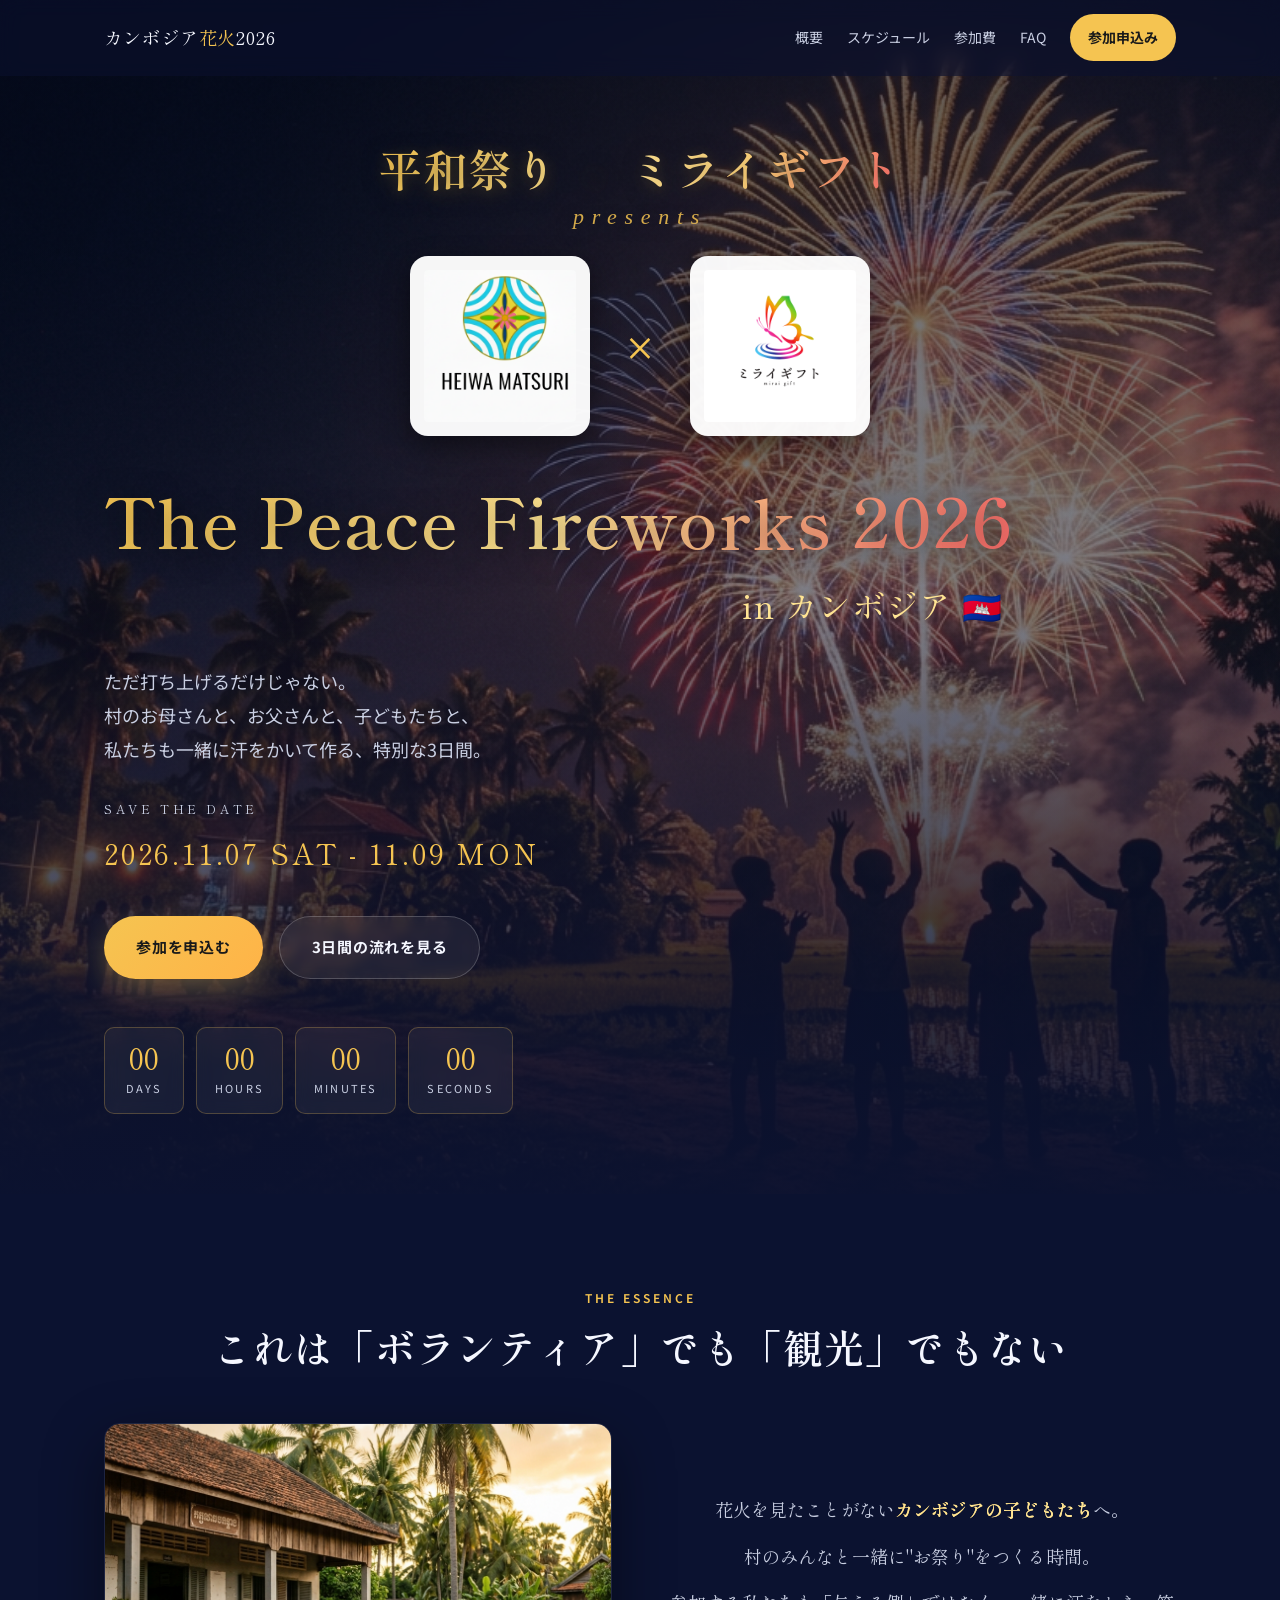
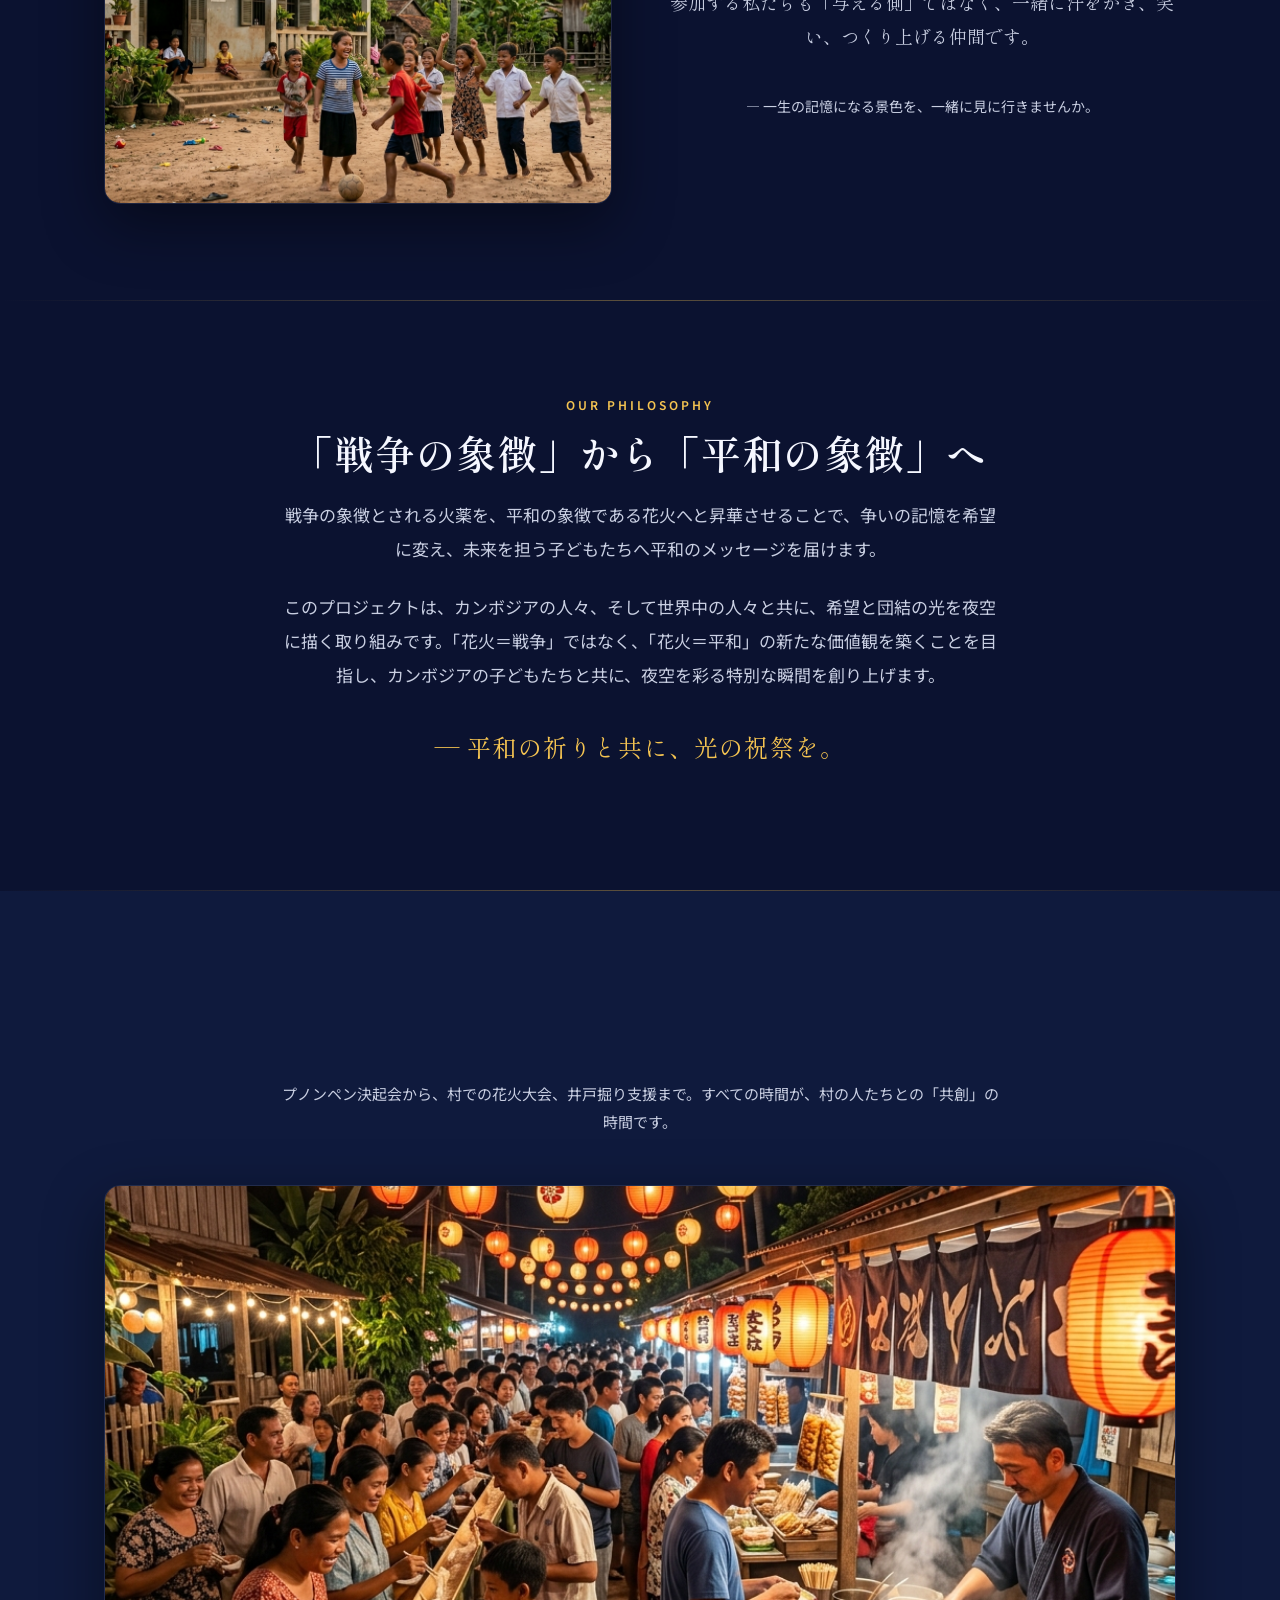
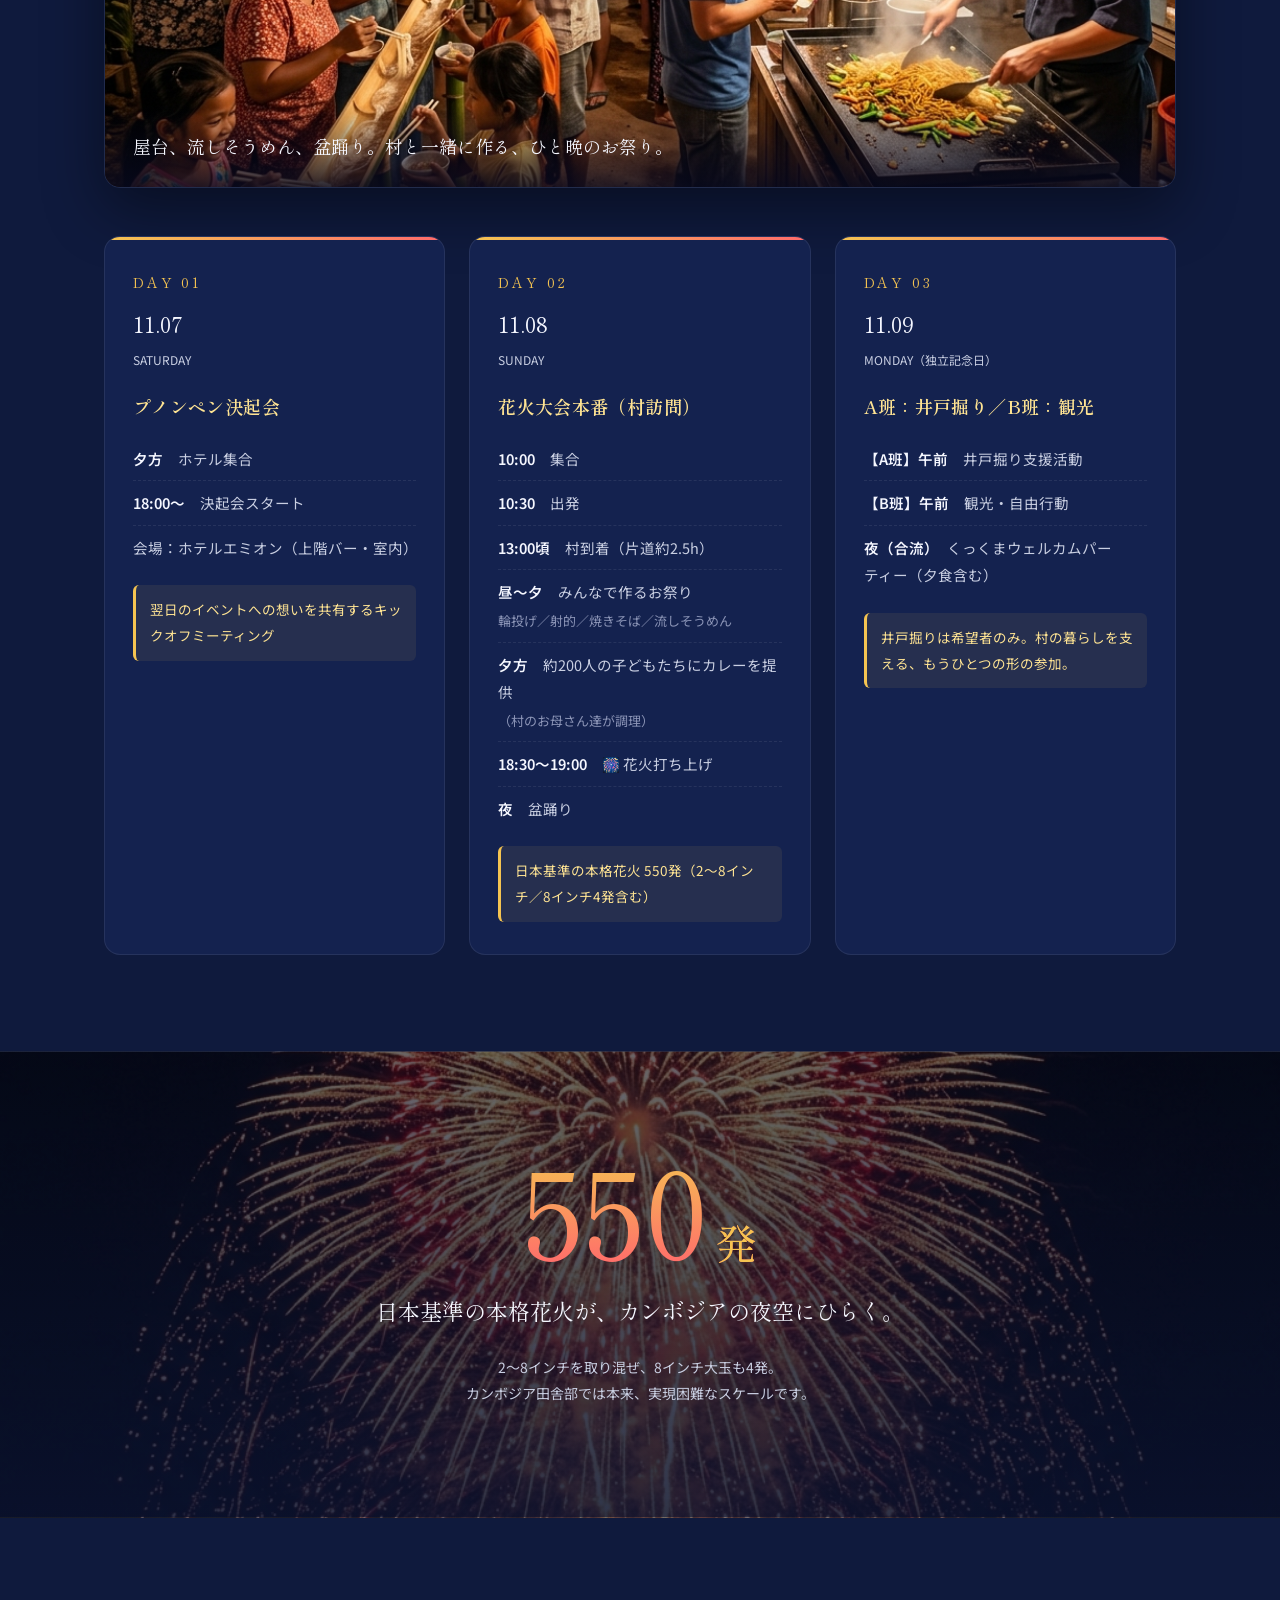
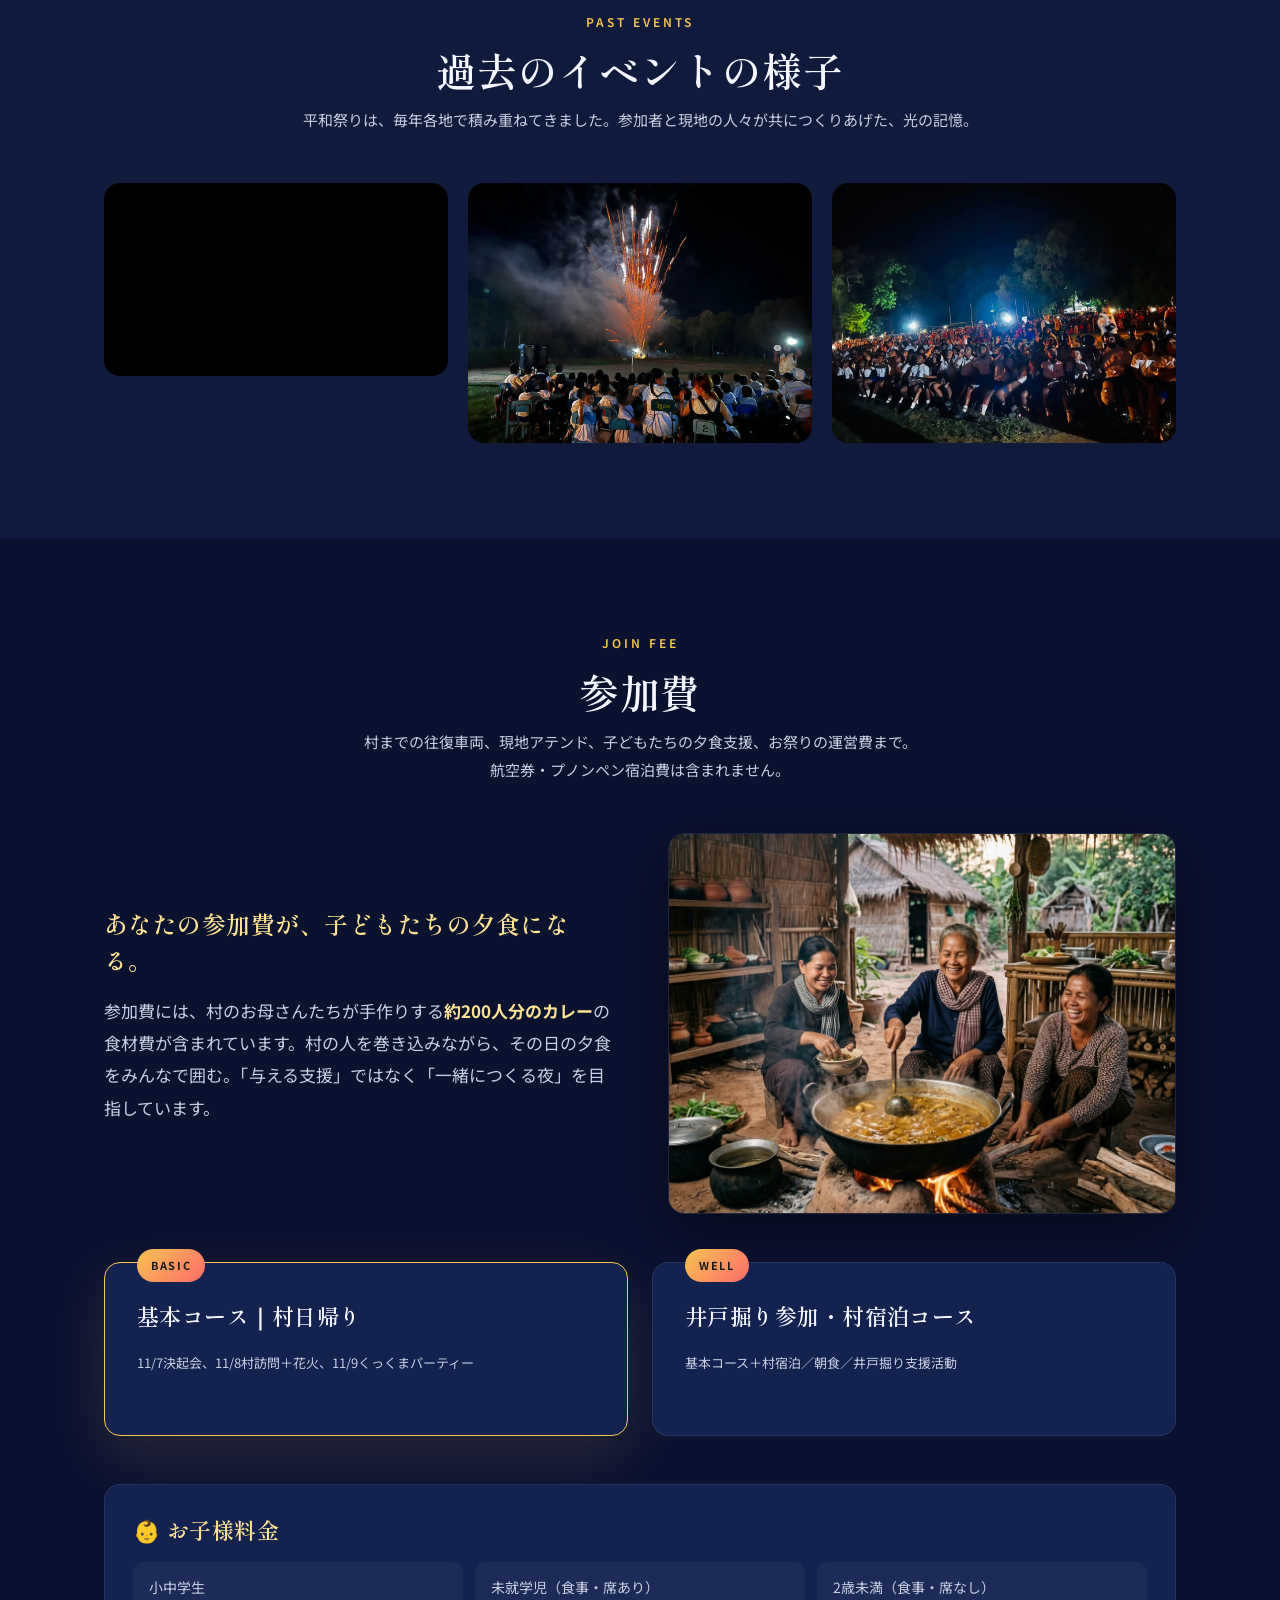
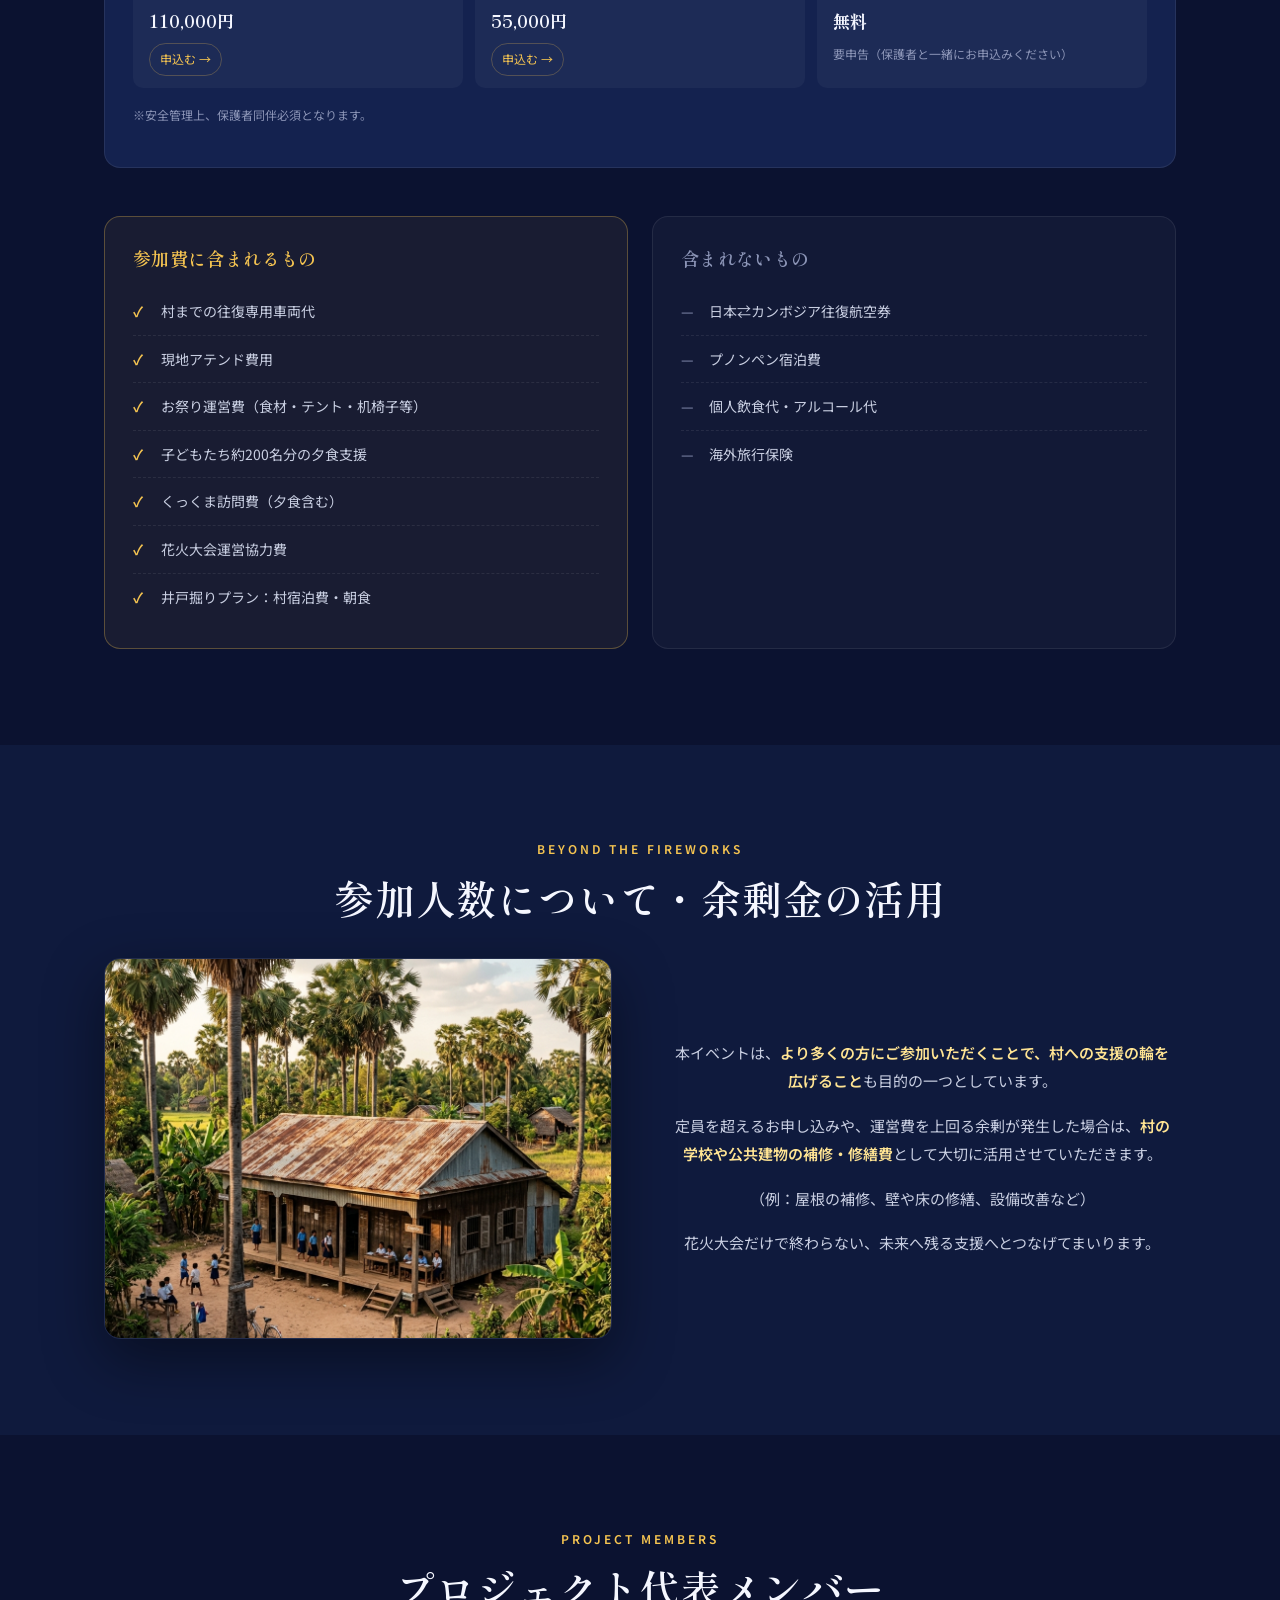
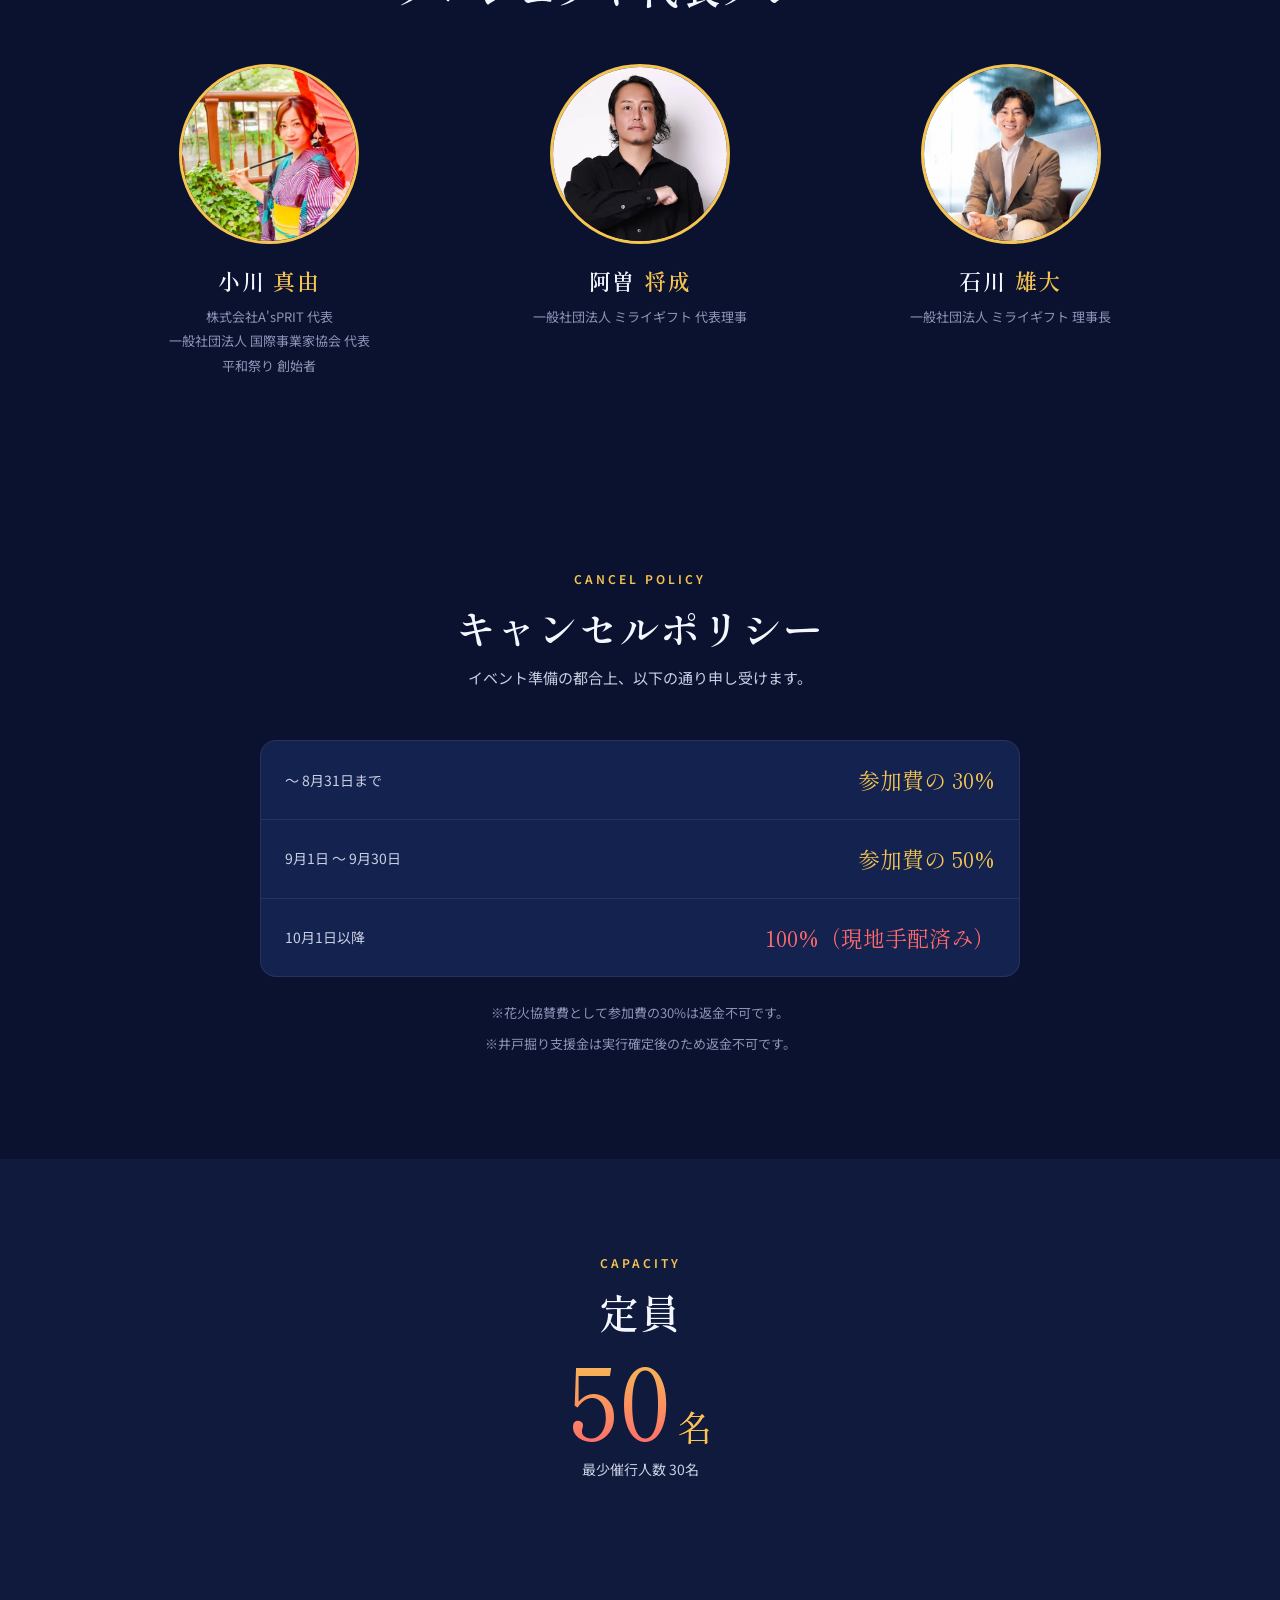
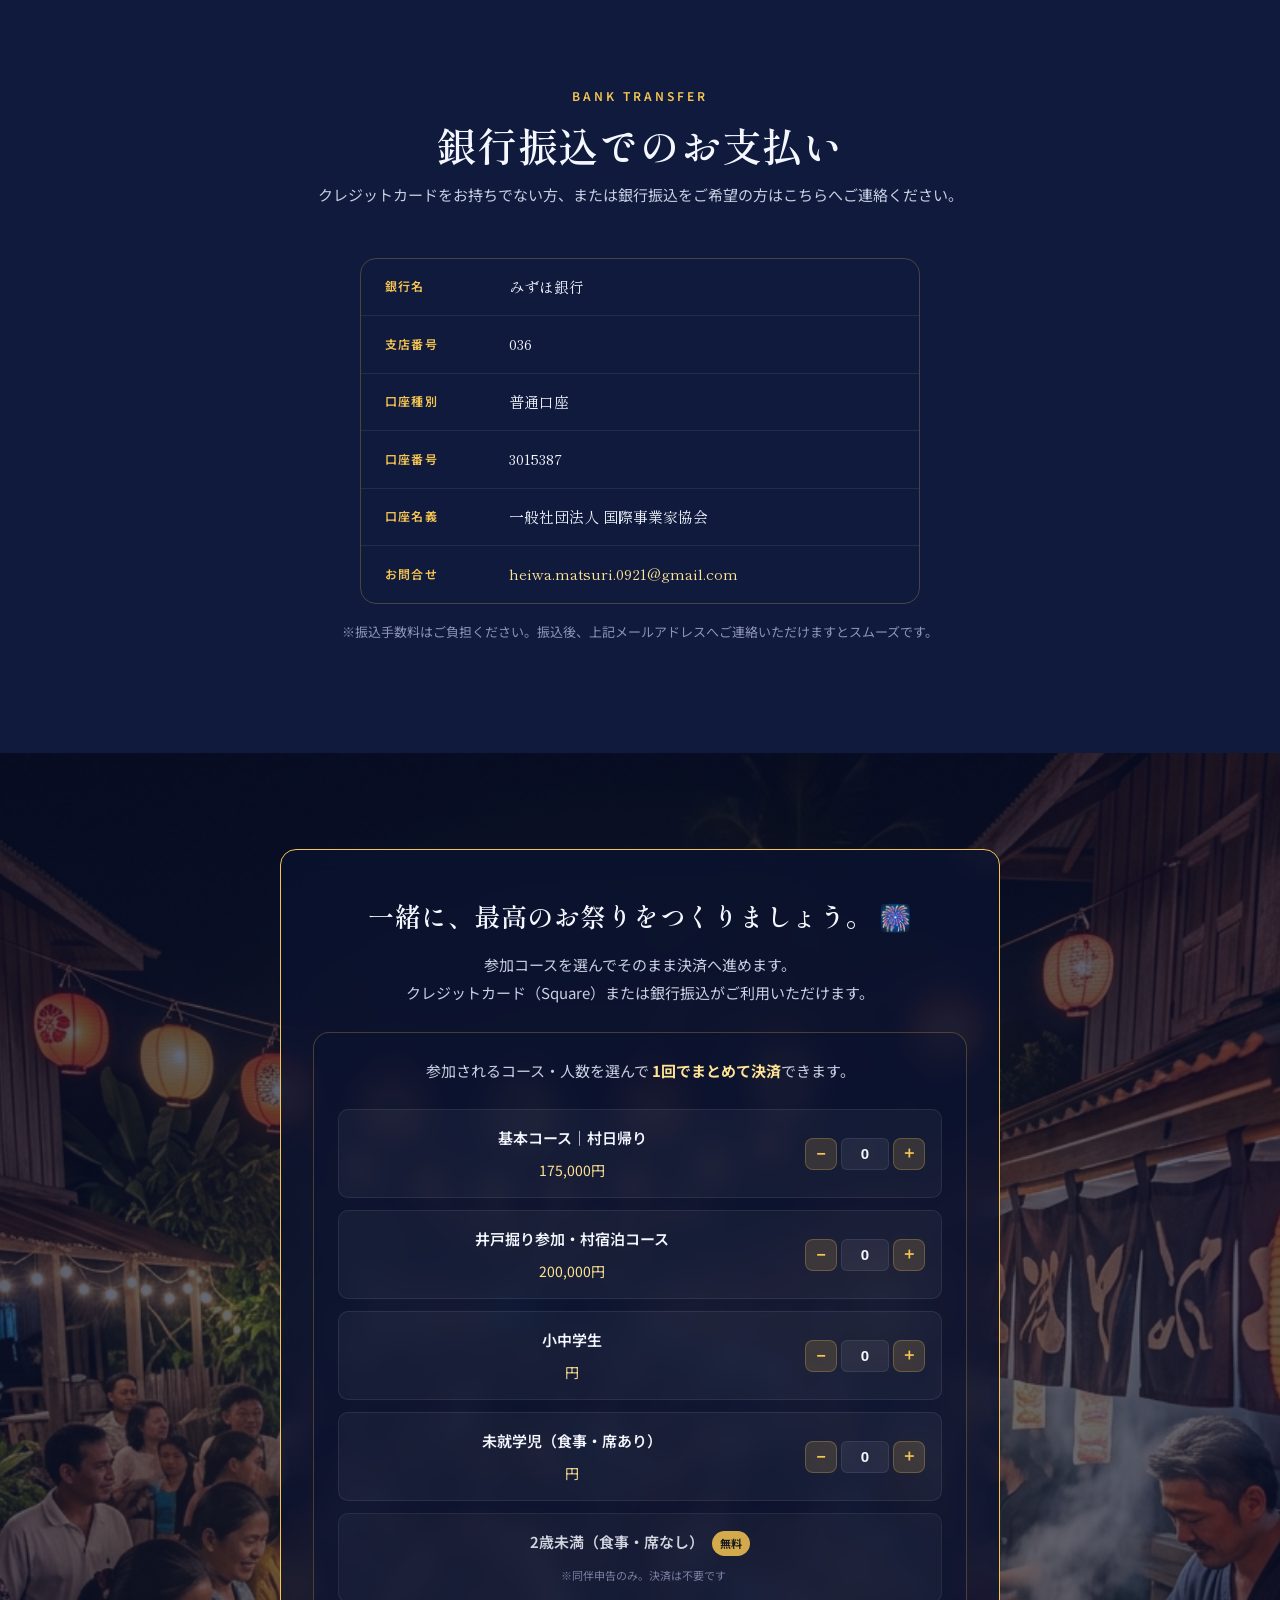
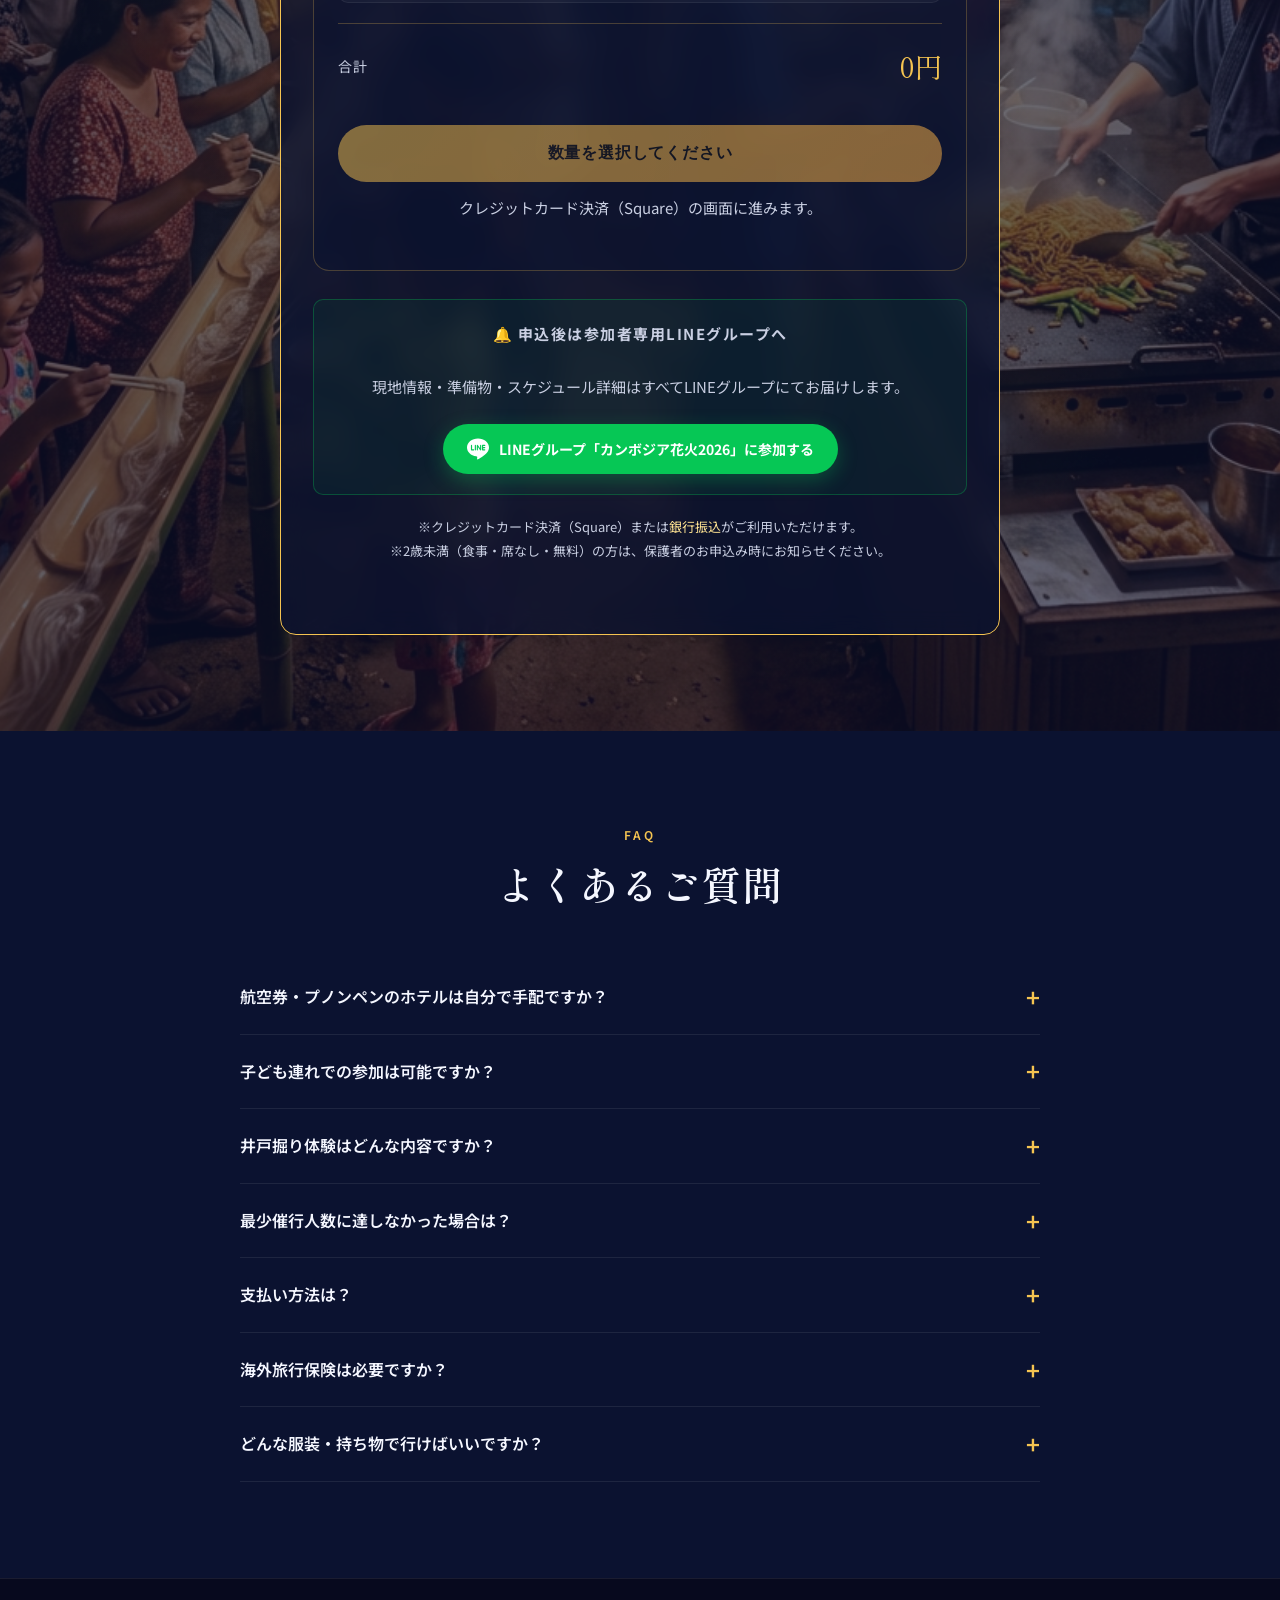
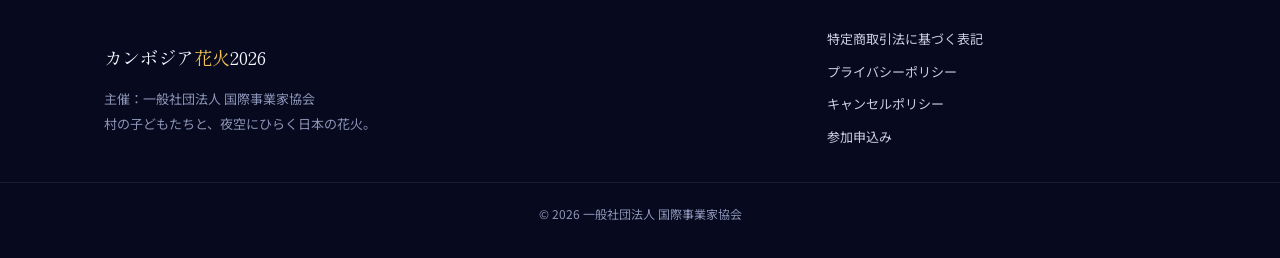
==== commit ca590258: "feat: presents text above logos with gradient mincho style" ====
--- a/index.html
+++ b/index.html
@@ -50,12 +50,15 @@
     <div class="hero__inner">
       <!-- presents ロゴ -->
       <div class="hero__presents">
+        <p class="hero__presents-text">
+          <span class="hero__presents-jp">平和祭り <em>×</em> ミライギフト</span>
+          <span class="hero__presents-en">presents</span>
+        </p>
         <div class="hero__logos">
           <img src="assets/logo-heiwa.png" alt="平和祭り" class="hero__logo hero__logo--heiwa" />
           <span class="hero__logo-x">×</span>
           <img src="assets/logo-miraigift.png" alt="ミライギフト" class="hero__logo hero__logo--miraigift" />
         </div>
-        <p class="hero__presents-text">平和祭り × ミライギフト presents</p>
       </div>
 
       <h1 class="hero__title hero__title--en">
--- a/style.css
+++ b/style.css
@@ -162,48 +162,80 @@
   margin-bottom: 24px;
 }
 
-/* presents ロゴエリア */
+/* presents ロゴエリア（中央揃え・両ロゴ同サイズの正方形） */
 .hero__presents {
-  margin-bottom: 28px;
+  margin-bottom: 36px;
+  text-align: center;
 }
 .hero__logos {
   display: flex;
   align-items: center;
-  gap: 14px;
-  margin-bottom: 8px;
+  justify-content: center;
+  gap: 20px;
+  margin-bottom: 16px;
 }
 .hero__logo {
-  background: rgba(255,255,255,0.95);
-  border-radius: 12px;
-  padding: 8px;
-  box-shadow: 0 8px 24px rgba(0,0,0,.3);
-}
-.hero__logo--heiwa {
-  width: 76px;
-  height: 76px;
+  background: rgba(255,255,255,0.96);
+  border-radius: 14px;
+  padding: 10px;
+  box-shadow: 0 10px 28px rgba(0,0,0,.45);
+  /* 両方とも正方形・同じサイズ */
+  aspect-ratio: 1 / 1;
+  height: auto;
   object-fit: contain;
-}
-.hero__logo--miraigift {
-  width: 100px;
-  height: 76px;
-  object-fit: contain;
+  /* スマホ：画面幅から「×」と gap と padding を引いて2分割 */
+  width: clamp(110px, calc((100vw - 48px - 50px) / 2), 130px);
 }
 .hero__logo-x {
   color: var(--gold);
-  font-size: 22px;
+  font-size: 28px;
   font-family: var(--font-serif);
   font-weight: 600;
-}
+  flex-shrink: 0;
+}
+/* presents テキスト：ロゴの上、大きめ・明朝体・ゴールドグラデーション */
 .hero__presents-text {
-  margin: 0;
-  font-size: 13px;
-  letter-spacing: .15em;
-  color: var(--text-sub);
+  margin: 0 0 18px;
+  font-family: var(--font-serif);
+  font-weight: 600;
+  letter-spacing: .08em;
+  display: flex;
+  flex-direction: column;
+  align-items: center;
+  gap: 4px;
+  line-height: 1.3;
+  text-shadow: 0 4px 22px rgba(0,0,0,.5);
+}
+.hero__presents-jp {
+  font-size: clamp(20px, 4.5vw, 36px);
+  background: linear-gradient(120deg, var(--gold) 0%, var(--gold-2) 45%, #FFD37A 70%, var(--warm) 100%);
+  -webkit-background-clip: text;
+  background-clip: text;
+  color: transparent;
+  filter: drop-shadow(0 2px 6px rgba(245,196,81,.25));
+}
+.hero__presents-jp em {
+  font-style: normal;
+  margin: 0 .15em;
+  font-size: .85em;
+  opacity: .9;
+}
+.hero__presents-en {
+  font-family: "Shippori Mincho", serif;
+  font-style: italic;
+  font-size: clamp(14px, 2vw, 20px);
+  font-weight: 500;
+  letter-spacing: .35em;
+  color: var(--gold);
+  opacity: .85;
 }
 @media (min-width: 768px) {
-  .hero__logo--heiwa { width: 90px; height: 90px; }
-  .hero__logo--miraigift { width: 120px; height: 90px; }
-  .hero__presents-text { font-size: 14px; }
+  .hero__logos { gap: 32px; margin-bottom: 20px; }
+  .hero__logo { width: 180px; padding: 14px; border-radius: 18px; }
+  .hero__logo-x { font-size: 40px; }
+  .hero__presents-text { margin-bottom: 24px; gap: 6px; }
+  .hero__presents-jp { font-size: clamp(28px, 4.2vw, 44px); }
+  .hero__presents-en { font-size: clamp(16px, 1.8vw, 22px); }
 }
 
 .hero__title {
@@ -218,10 +250,13 @@
 }
 .hero__location {
   font-family: var(--font-serif);
-  font-size: clamp(20px, 3vw, 28px);
+  font-size: clamp(20px, 3vw, 32px);
   color: var(--gold-2);
   margin: 0 0 28px;
   letter-spacing: .05em;
+  /* タイトルとバランスを取るため右寄せ。max-width はタイトル幅に合わせる */
+  text-align: right;
+  max-width: min(900px, 92%);
 }
 .hero__title em {
   font-style: normal;
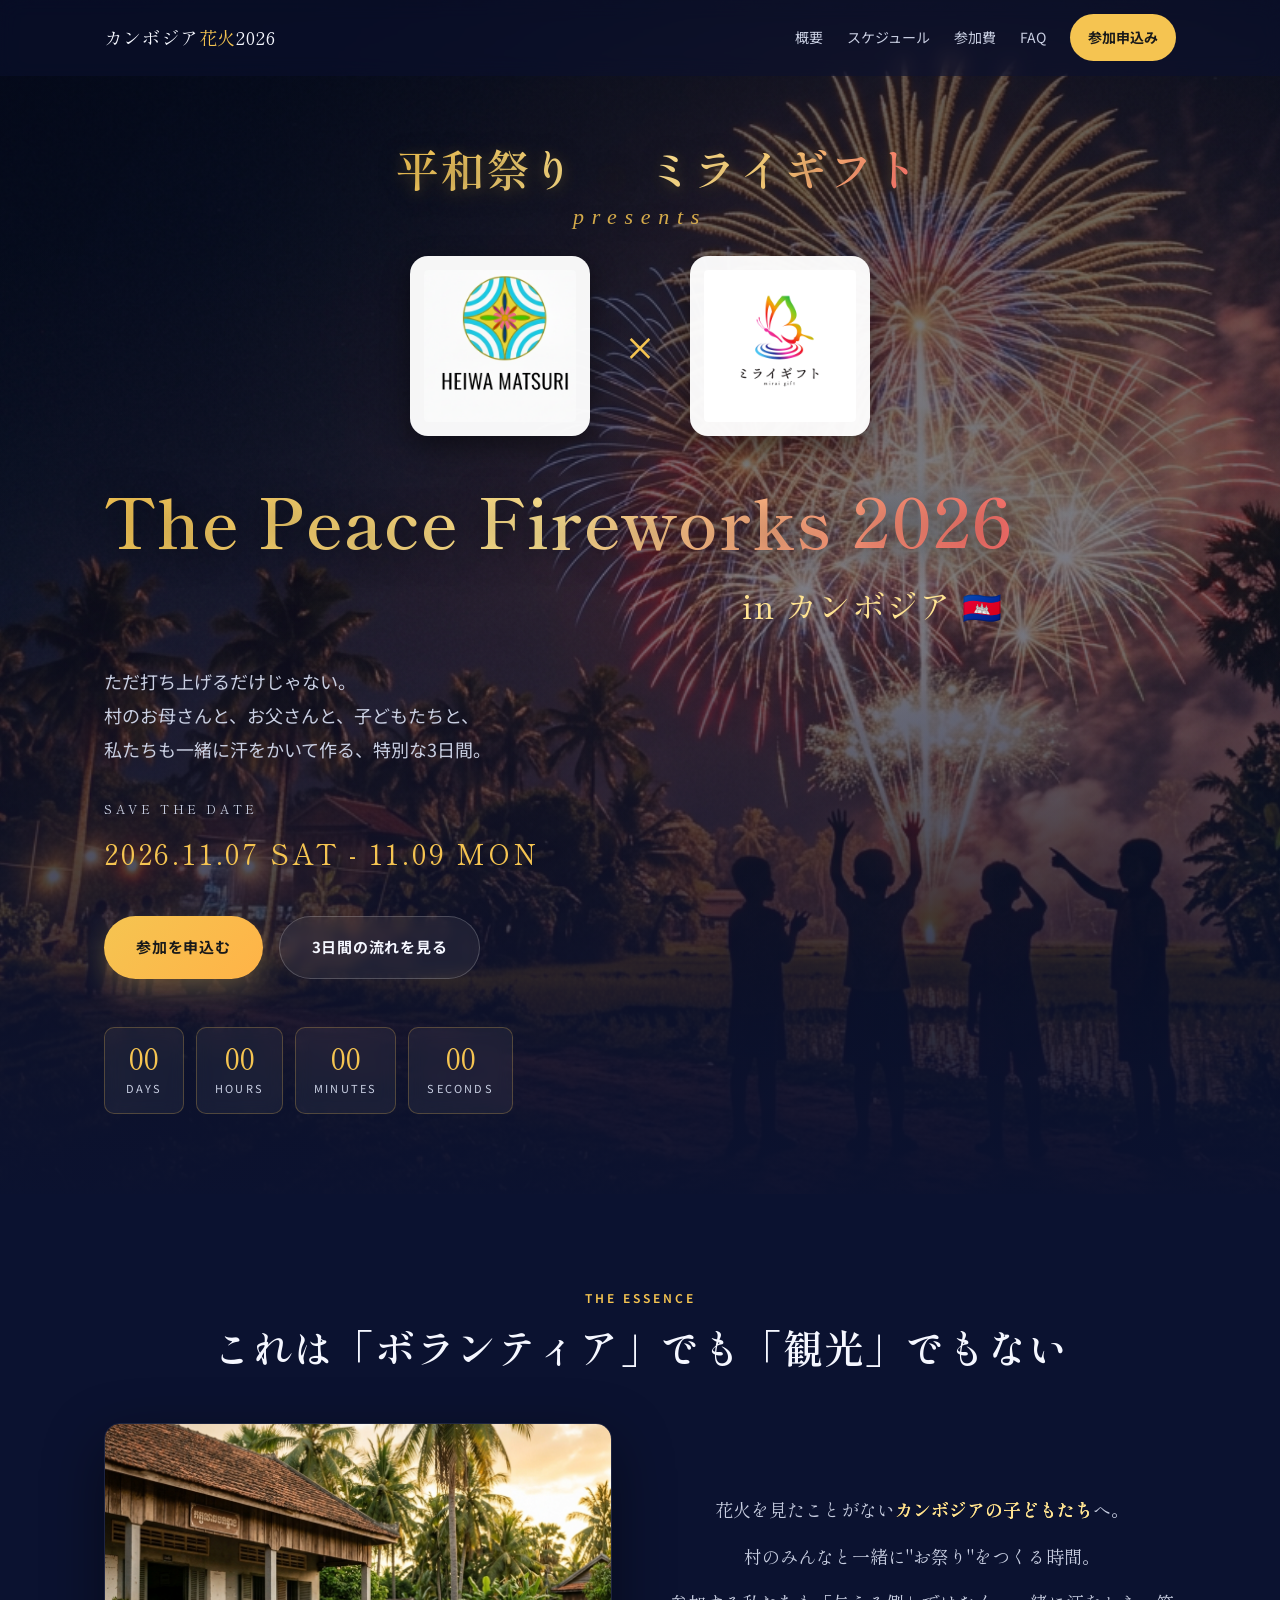
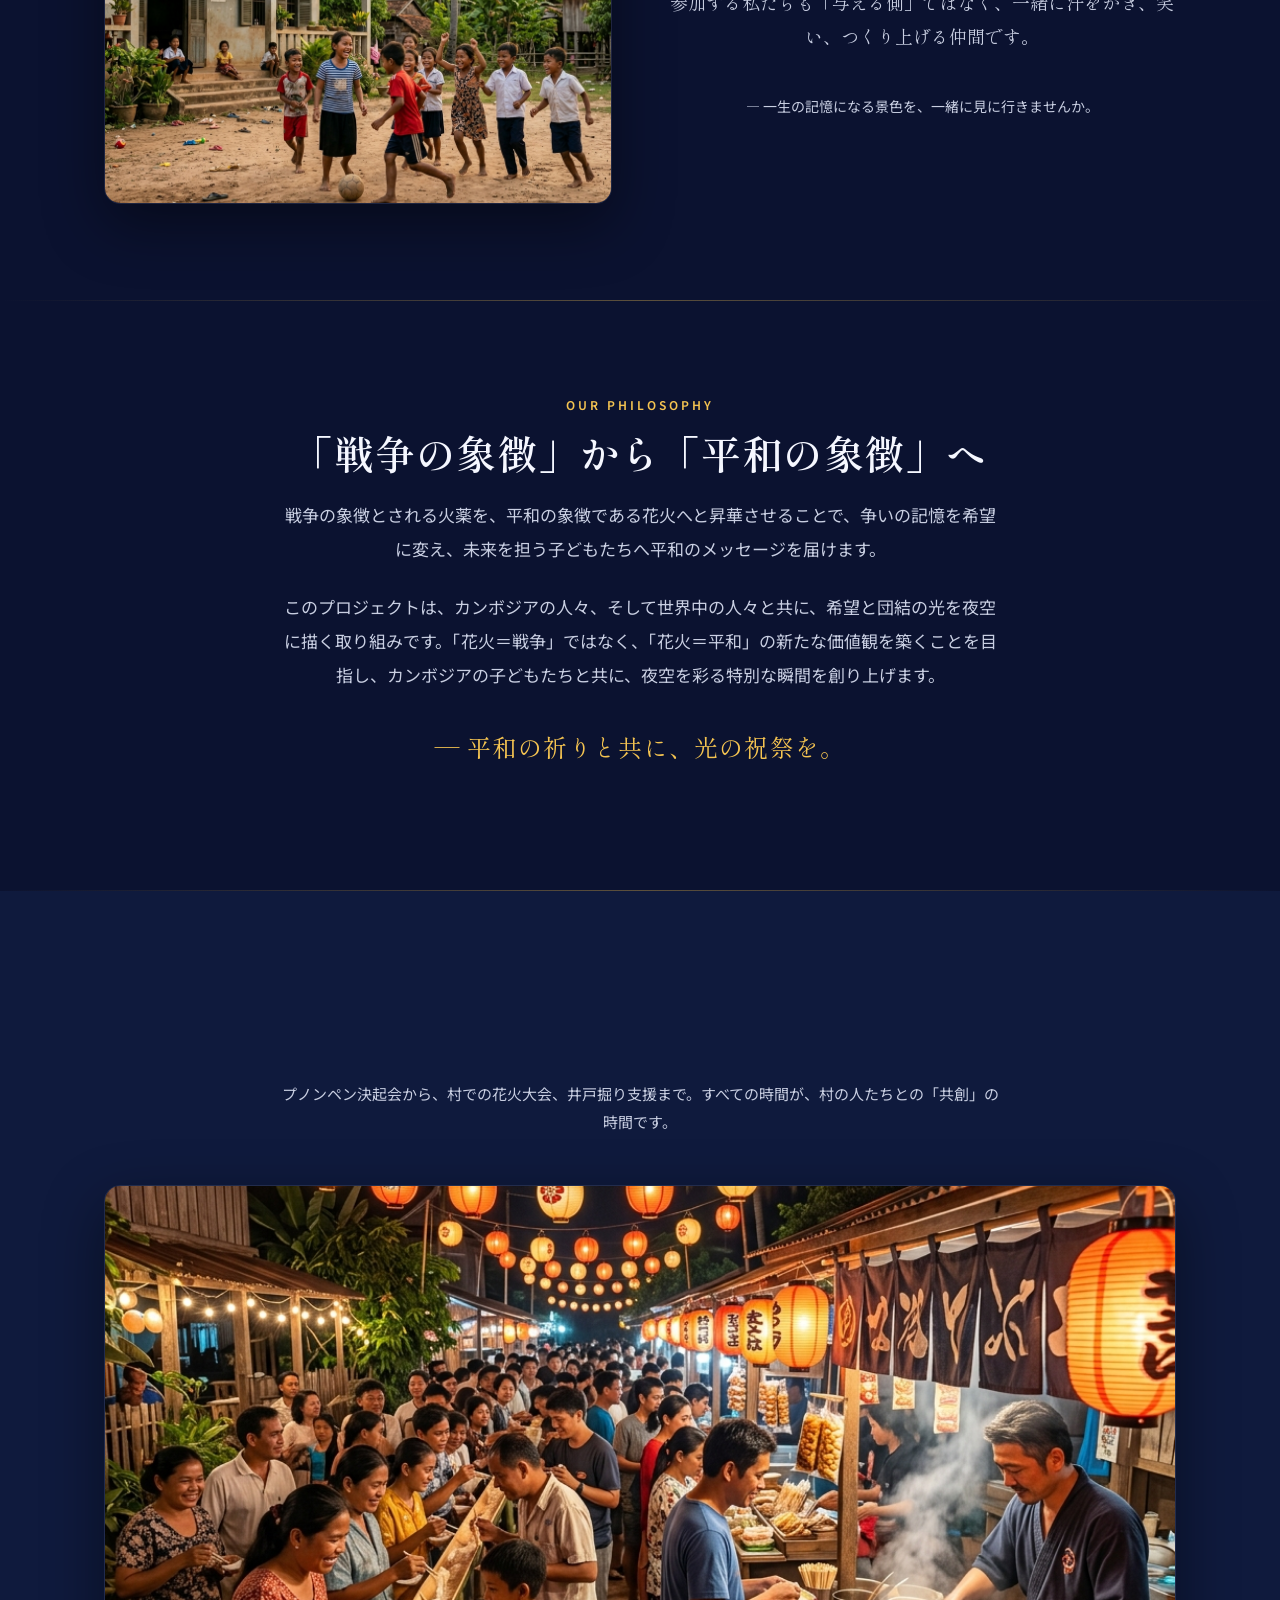
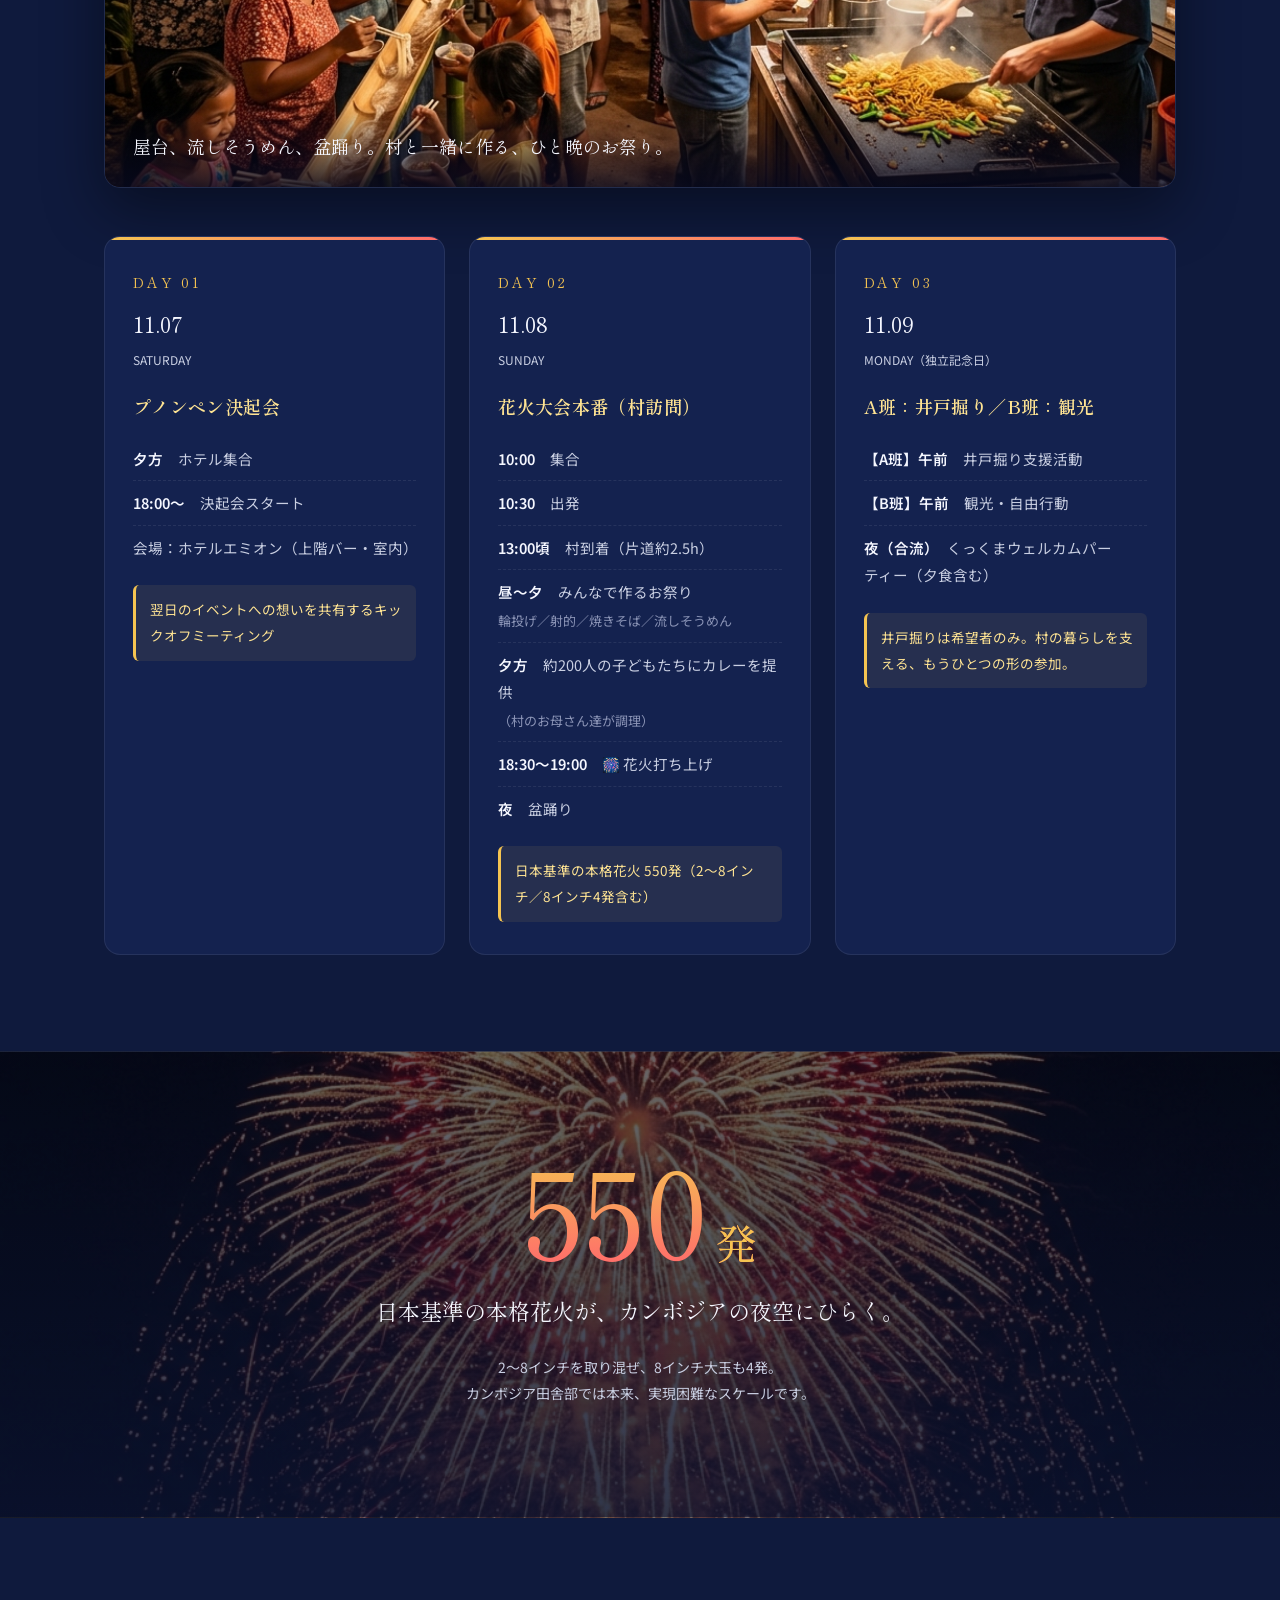
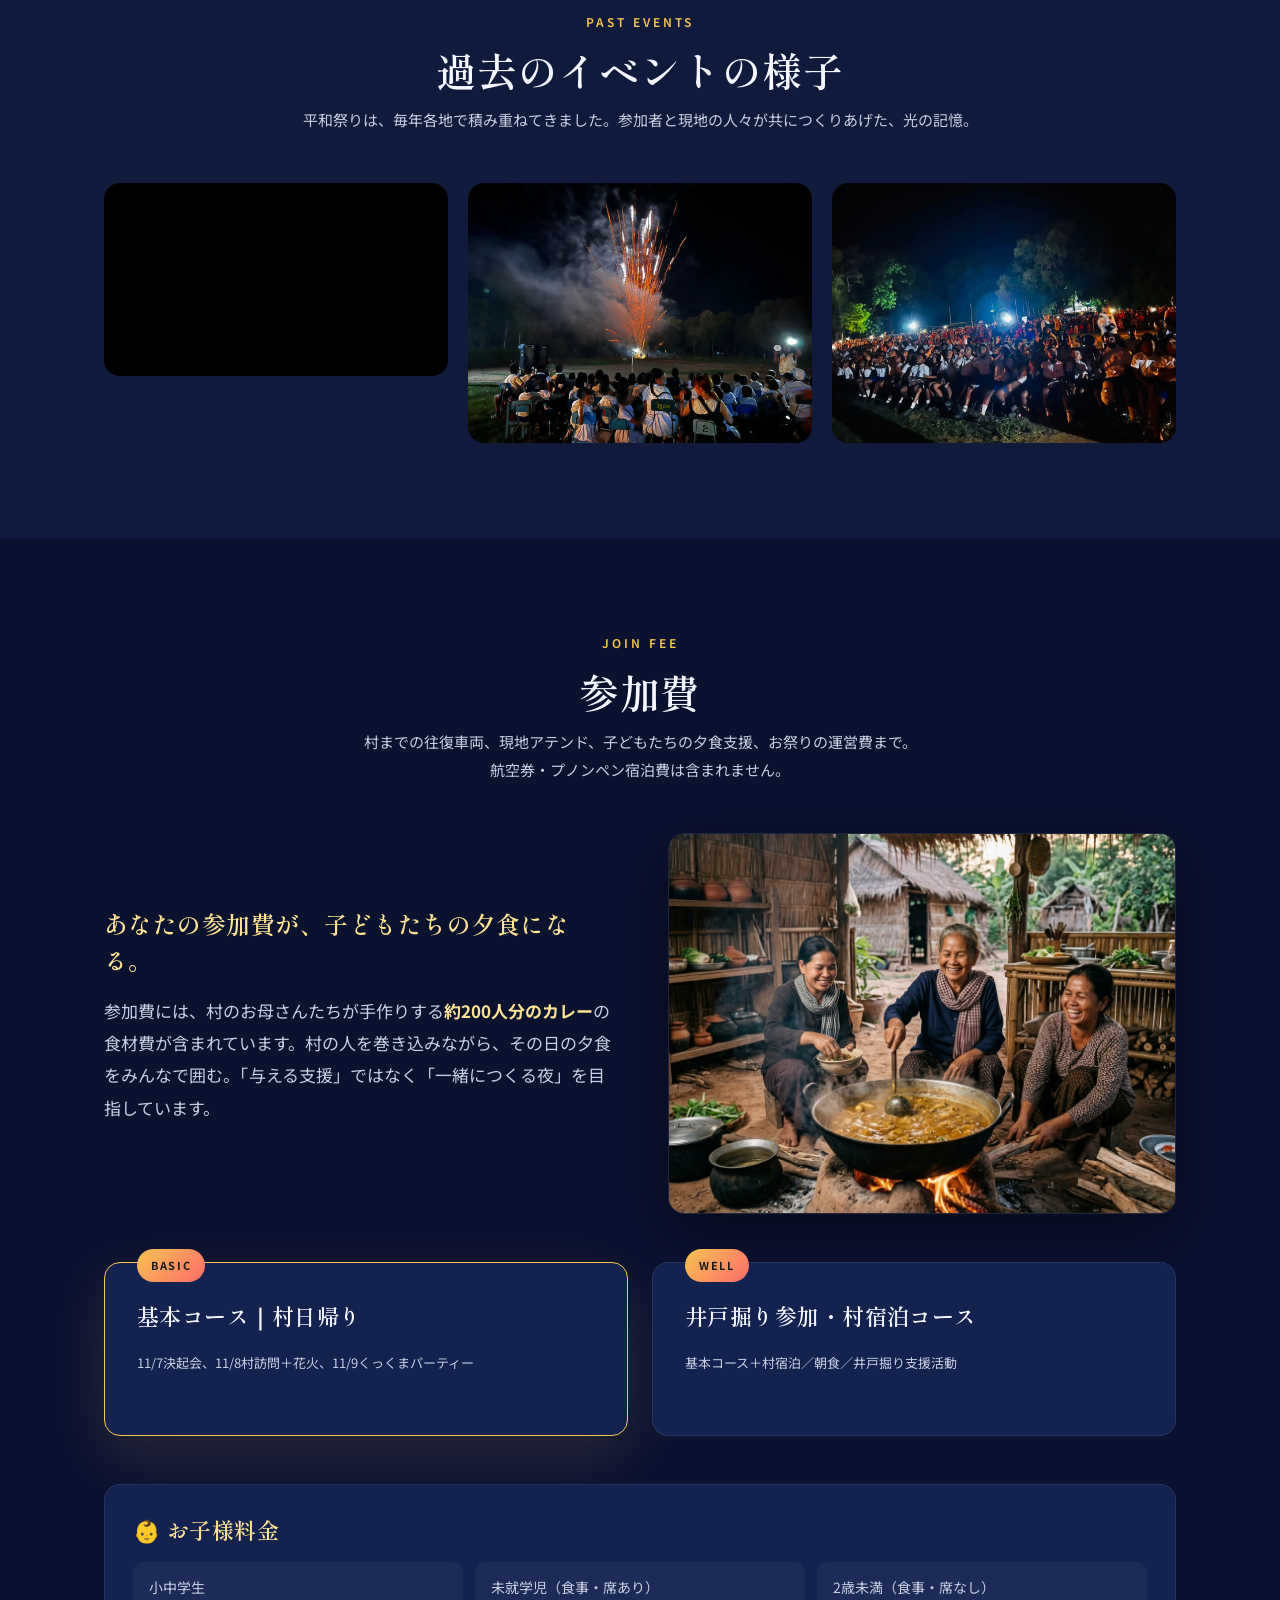
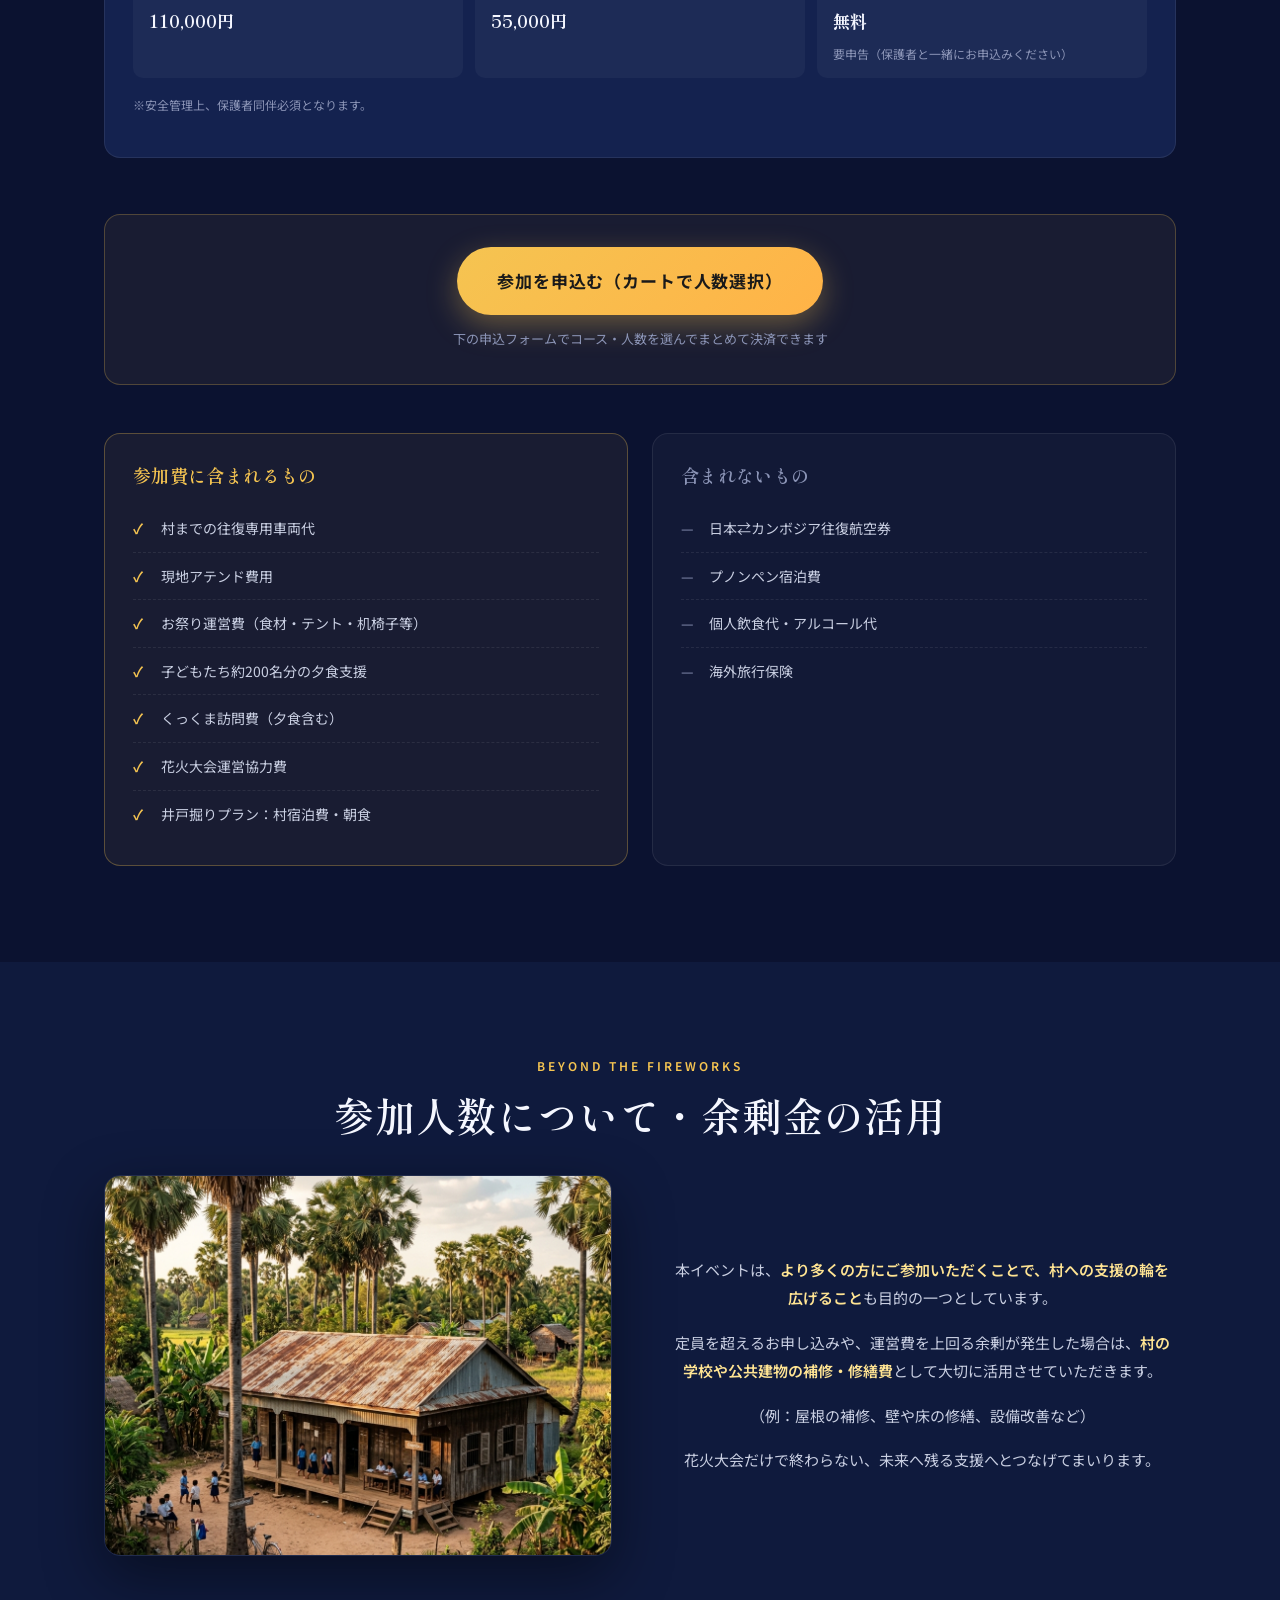
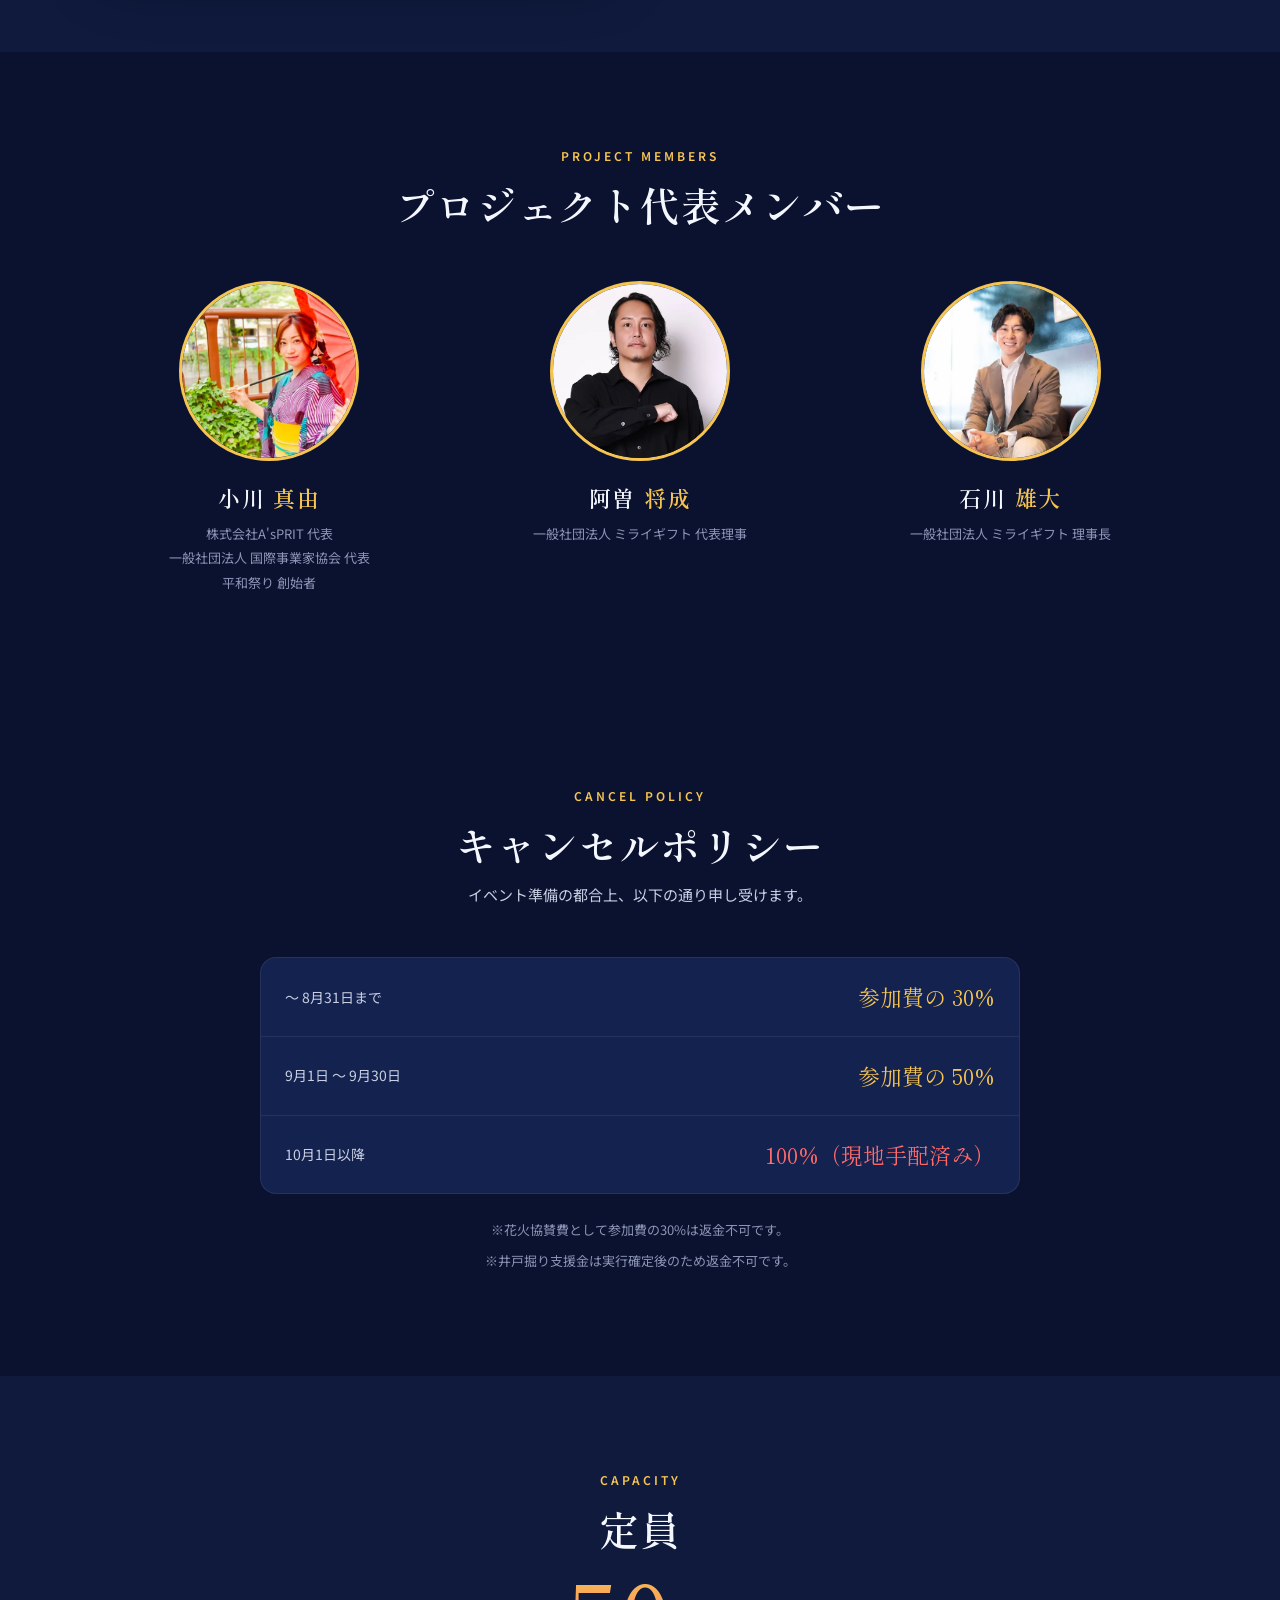
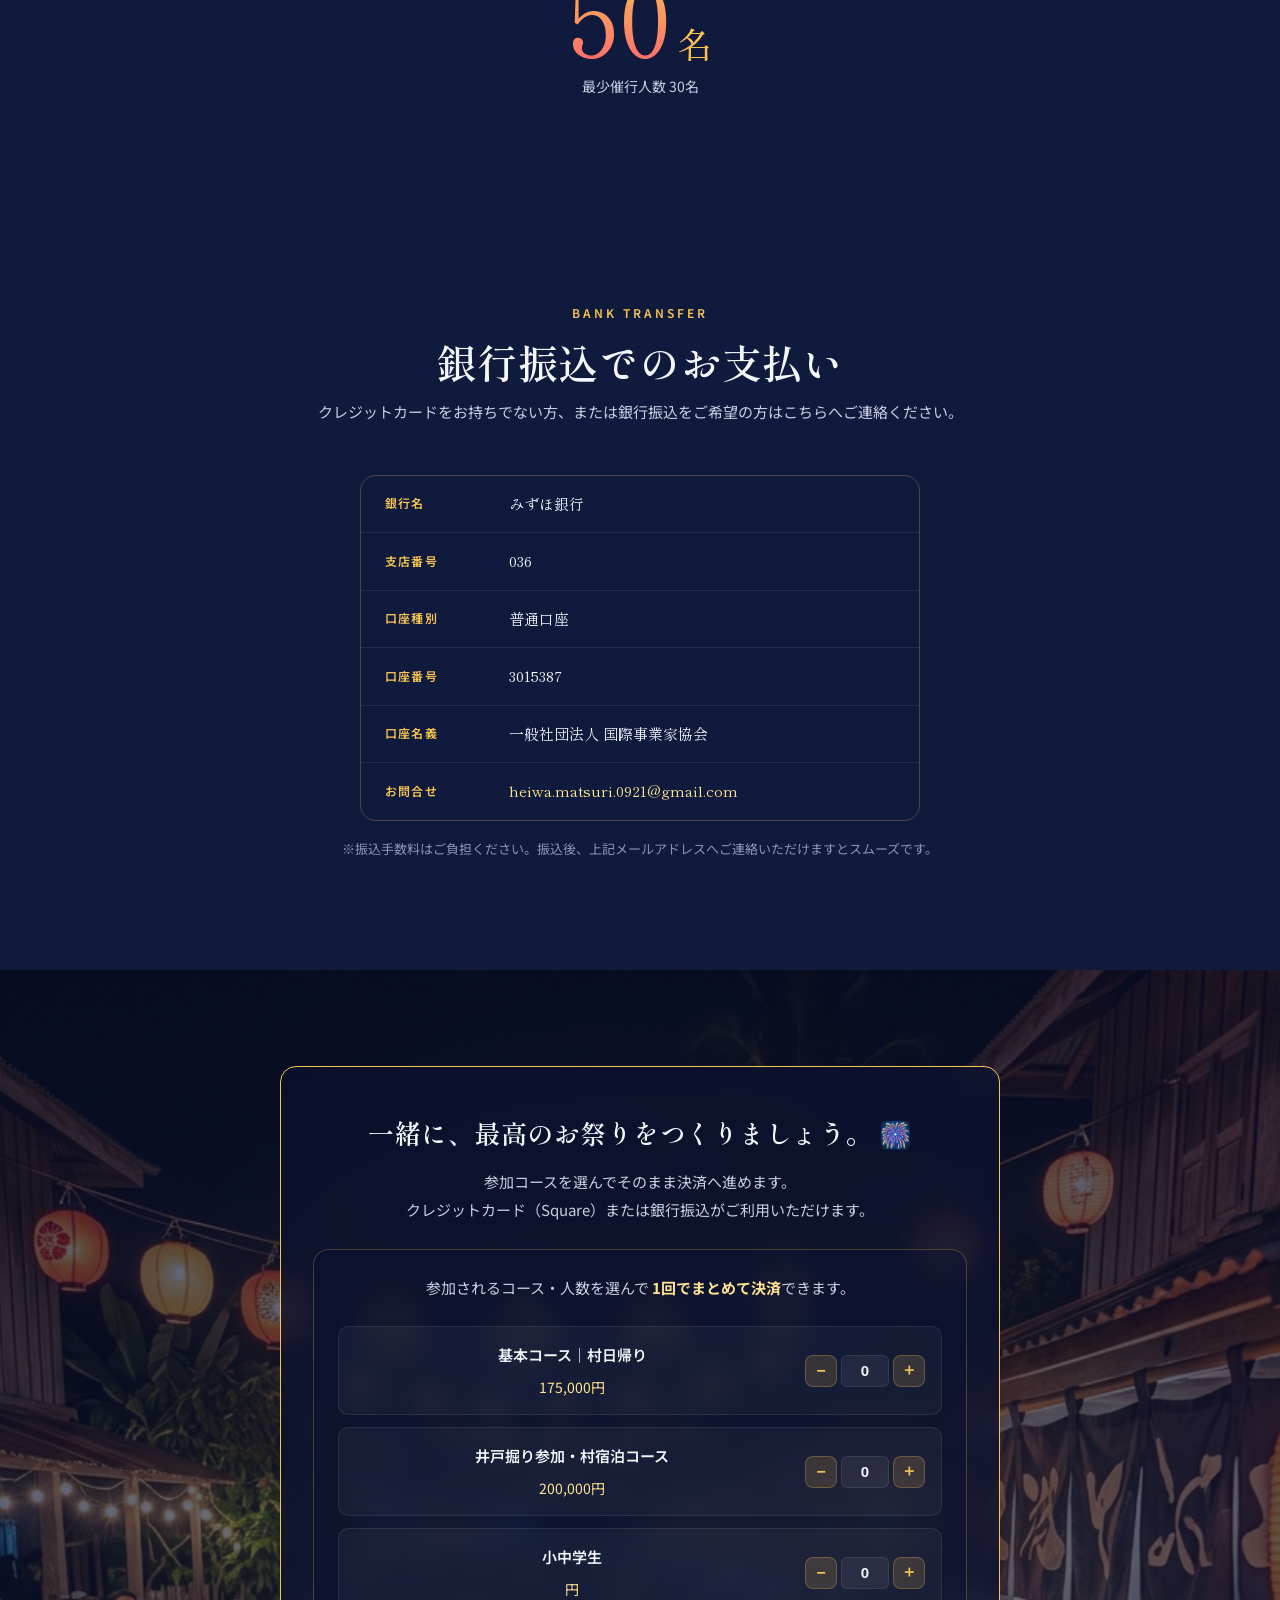
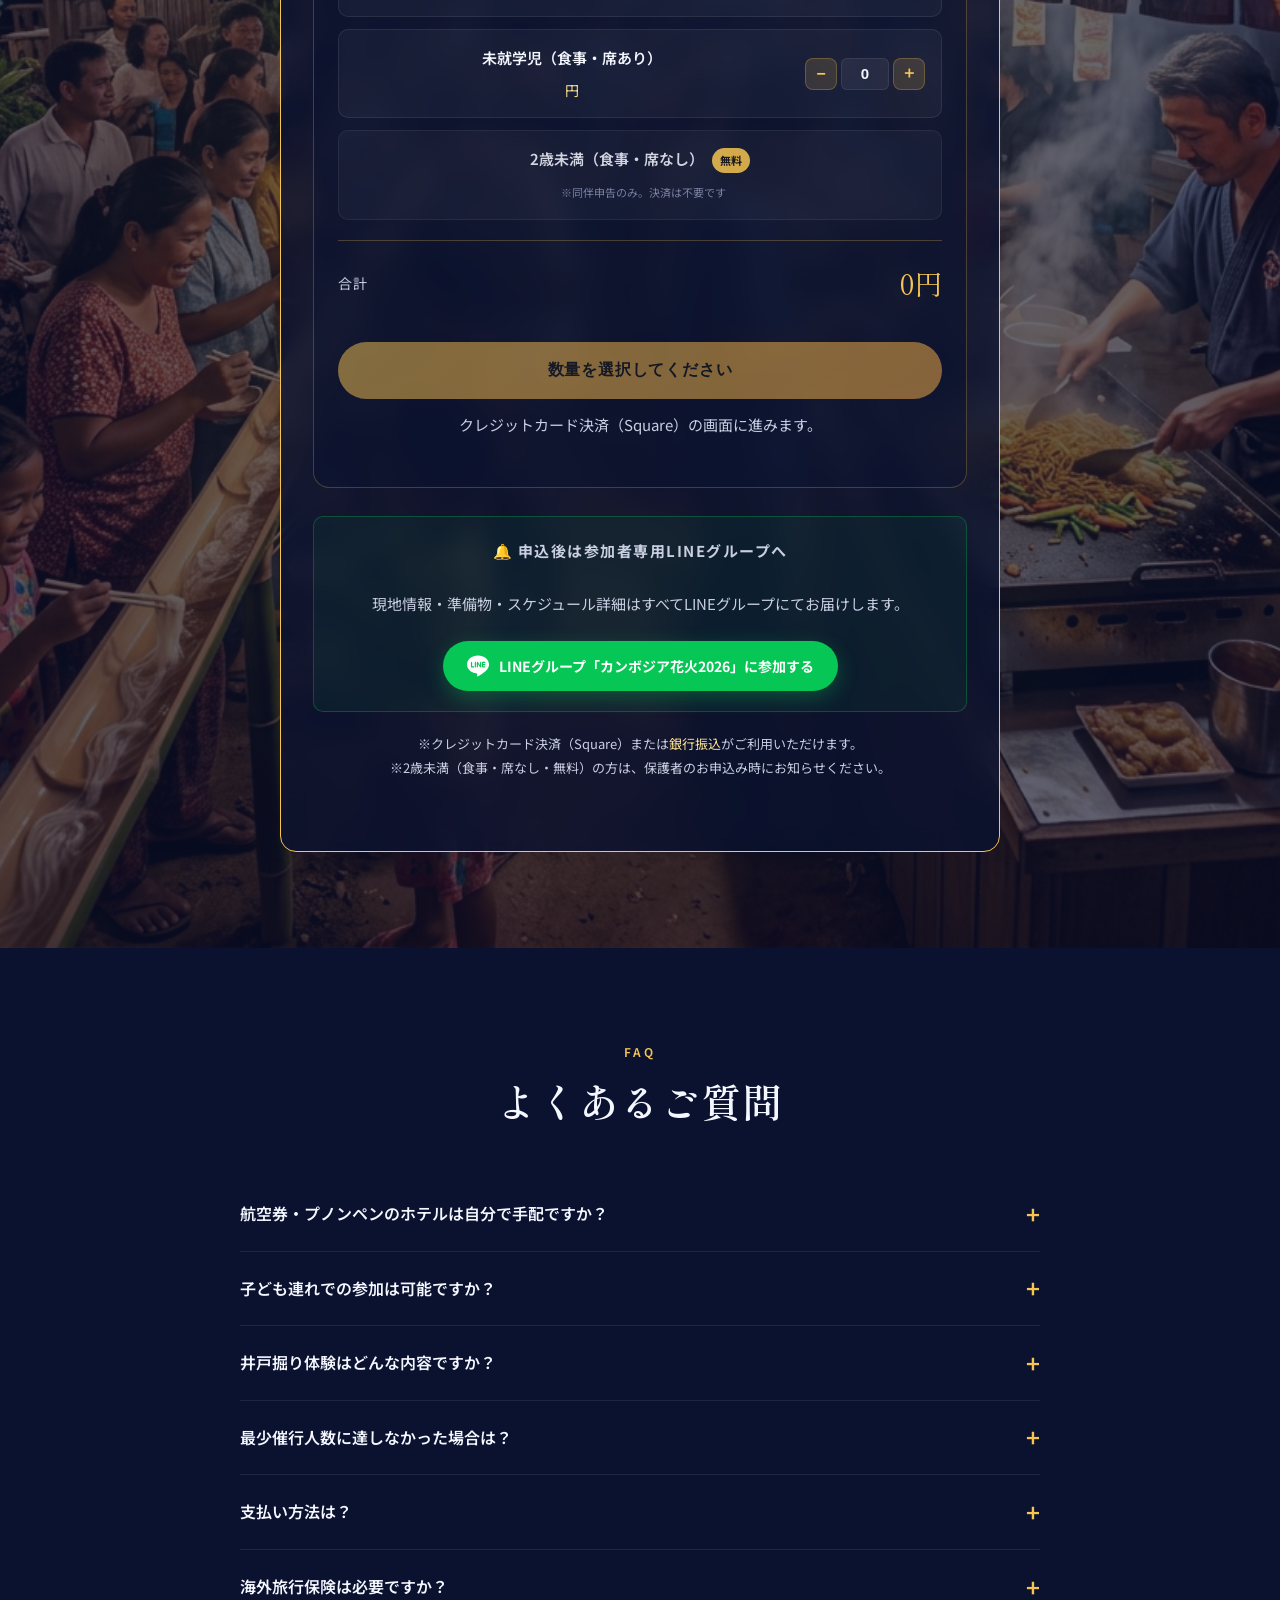
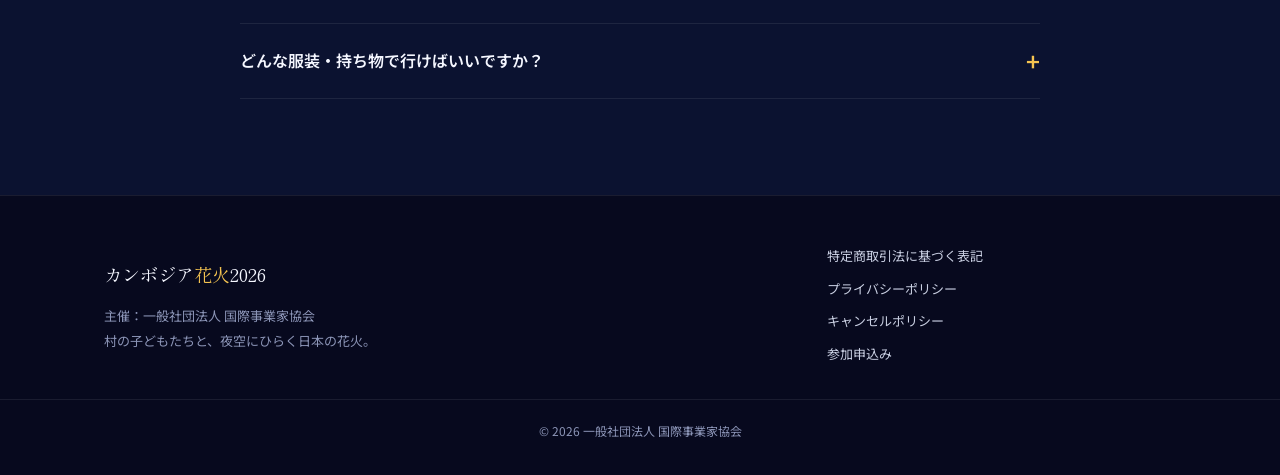
==== commit ba21d03b: "fix: remove individual Square buttons - all CTAs flow to unified cart - Plan cards: remove individua" ====
--- a/index.html
+++ b/index.html
@@ -33,7 +33,7 @@
         <a href="#fee">参加費</a>
         <a href="#faq">FAQ</a>
       </nav>
-      <a href="#fee" class="header__cta">参加申込み</a>
+      <a href="#apply" class="header__cta">参加申込み</a>
     </div>
   </header>
 
@@ -75,7 +75,7 @@
         2026.11.07 SAT - 11.09 MON
       </div>
       <div class="hero__ctas">
-        <a href="#fee" class="btn btn--primary">参加を申込む</a>
+        <a href="#apply" class="btn btn--primary">参加を申込む</a>
         <a href="#schedule" class="btn btn--ghost">3日間の流れを見る</a>
       </div>
 
@@ -250,12 +250,10 @@
           <div class="plan__price" data-early>
             <div class="plan__price-label">早期申込｜〜7月末まで</div>
             <div class="plan__price-value">150,000<small>円（税込）</small></div>
-            <a href="https://square.link/u/6MBI0Hgi" class="btn btn--primary plan__cta" target="_blank" rel="noopener">早期申込む（150,000円）</a>
           </div>
           <div class="plan__price" data-regular>
             <div class="plan__price-label">通常価格</div>
             <div class="plan__price-value">175,000<small>円（税込）</small></div>
-            <a href="https://square.link/u/dH1DzJOT" class="btn btn--ghost plan__cta" target="_blank" rel="noopener">通常申込む（175,000円）</a>
           </div>
           <span class="plan__deadline" data-early>EARLY BIRD ／ 7月末締切</span>
         </article>
@@ -269,12 +267,10 @@
           <div class="plan__price" data-early>
             <div class="plan__price-label">早期申込｜〜7月末まで</div>
             <div class="plan__price-value">180,000<small>円（税込）</small></div>
-            <a href="https://square.link/u/FObShZKu" class="btn btn--primary plan__cta" target="_blank" rel="noopener">早期申込む（180,000円）</a>
           </div>
           <div class="plan__price" data-regular>
             <div class="plan__price-label">通常価格</div>
             <div class="plan__price-value">200,000<small>円（税込）</small></div>
-            <a href="https://square.link/u/I1SxmvuU" class="btn btn--ghost plan__cta" target="_blank" rel="noopener">通常申込む（200,000円）</a>
           </div>
           <span class="plan__deadline" data-early>EARLY BIRD ／ 7月末締切</span>
         </article>
@@ -284,11 +280,17 @@
       <div class="kids reveal">
         <h3>👶 お子様料金</h3>
         <ul class="kids__list">
-          <li>小中学生<strong>110,000円</strong><a href="https://square.link/u/tlnwk06C" class="kids__link" target="_blank" rel="noopener">申込む →</a></li>
-          <li>未就学児（食事・席あり）<strong>55,000円</strong><a href="https://square.link/u/5jV9O2SD" class="kids__link" target="_blank" rel="noopener">申込む →</a></li>
+          <li>小中学生<strong>110,000円</strong></li>
+          <li>未就学児（食事・席あり）<strong>55,000円</strong></li>
           <li>2歳未満（食事・席なし）<strong>無料</strong><span class="kids__free">要申告（保護者と一緒にお申込みください）</span></li>
         </ul>
         <p class="kids__note">※安全管理上、保護者同伴必須となります。</p>
+      </div>
+
+      <!-- 申込みCTA：カートへ誘導 -->
+      <div class="fee__apply-cta reveal">
+        <a href="#apply" class="btn btn--primary fee__apply-btn">参加を申込む（カートで人数選択）</a>
+        <p class="fee__apply-note">下の申込フォームでコース・人数を選んでまとめて決済できます</p>
       </div>
 
       <!-- 含む / 含まない -->
--- a/style.css
+++ b/style.css
@@ -213,6 +213,8 @@
   background-clip: text;
   color: transparent;
   filter: drop-shadow(0 2px 6px rgba(245,196,81,.25));
+  /* 視覚的バランス補正：右側のミライギフトが長いので左に流れて見えるのを補正 */
+  transform: translateX(0.4em);
 }
 .hero__presents-jp em {
   font-style: normal;
@@ -1406,3 +1408,25 @@
   .cart__row { flex-wrap: wrap; }
   .cart__info { flex-basis: 100%; }
 }
+
+/* =========================================================
+   参加費 → カートへ誘導するCTA
+   ========================================================= */
+.fee__apply-cta {
+  text-align: center;
+  margin-top: 56px;
+  padding: 32px 24px;
+  background: rgba(245,196,81,.06);
+  border: 1px solid var(--border);
+  border-radius: var(--radius);
+}
+.fee__apply-btn {
+  font-size: 17px;
+  padding: 18px 40px;
+  margin-bottom: 12px;
+}
+.fee__apply-note {
+  margin: 0;
+  font-size: 13px;
+  color: var(--text-mute);
+}
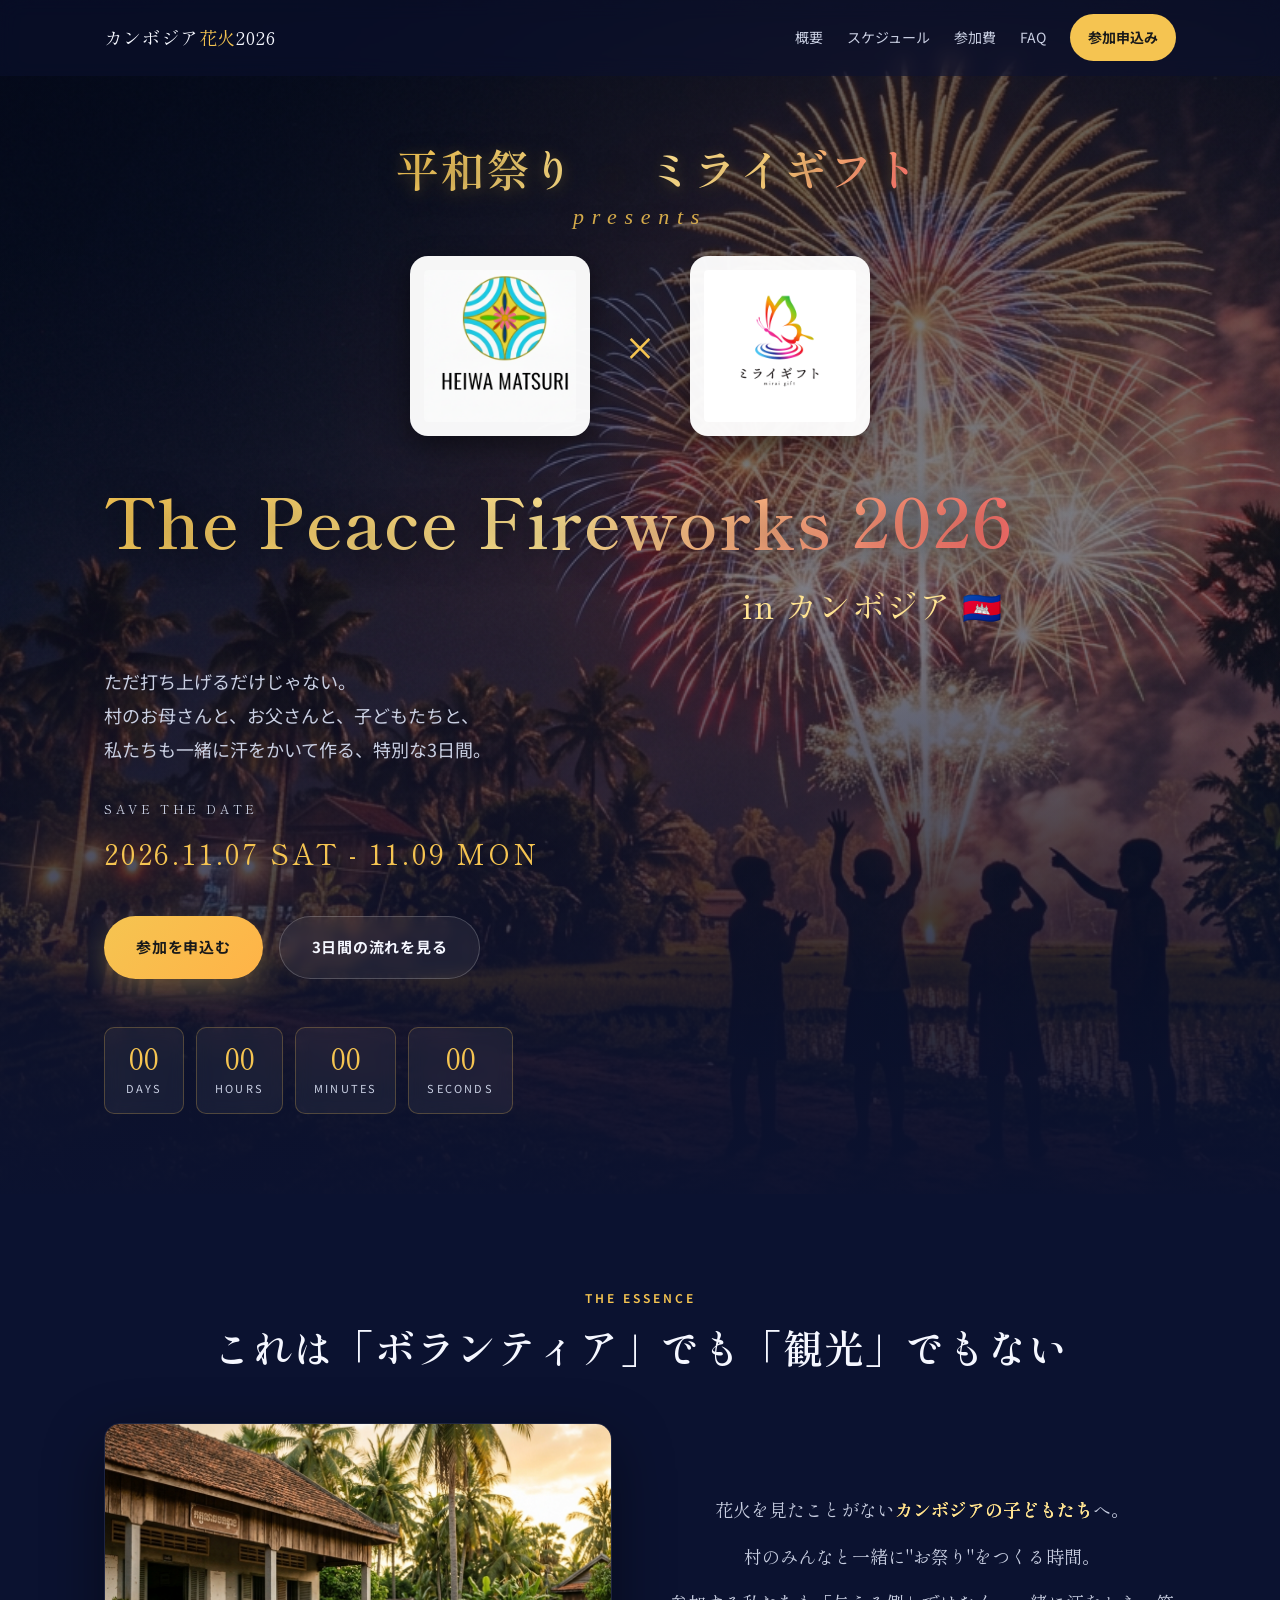
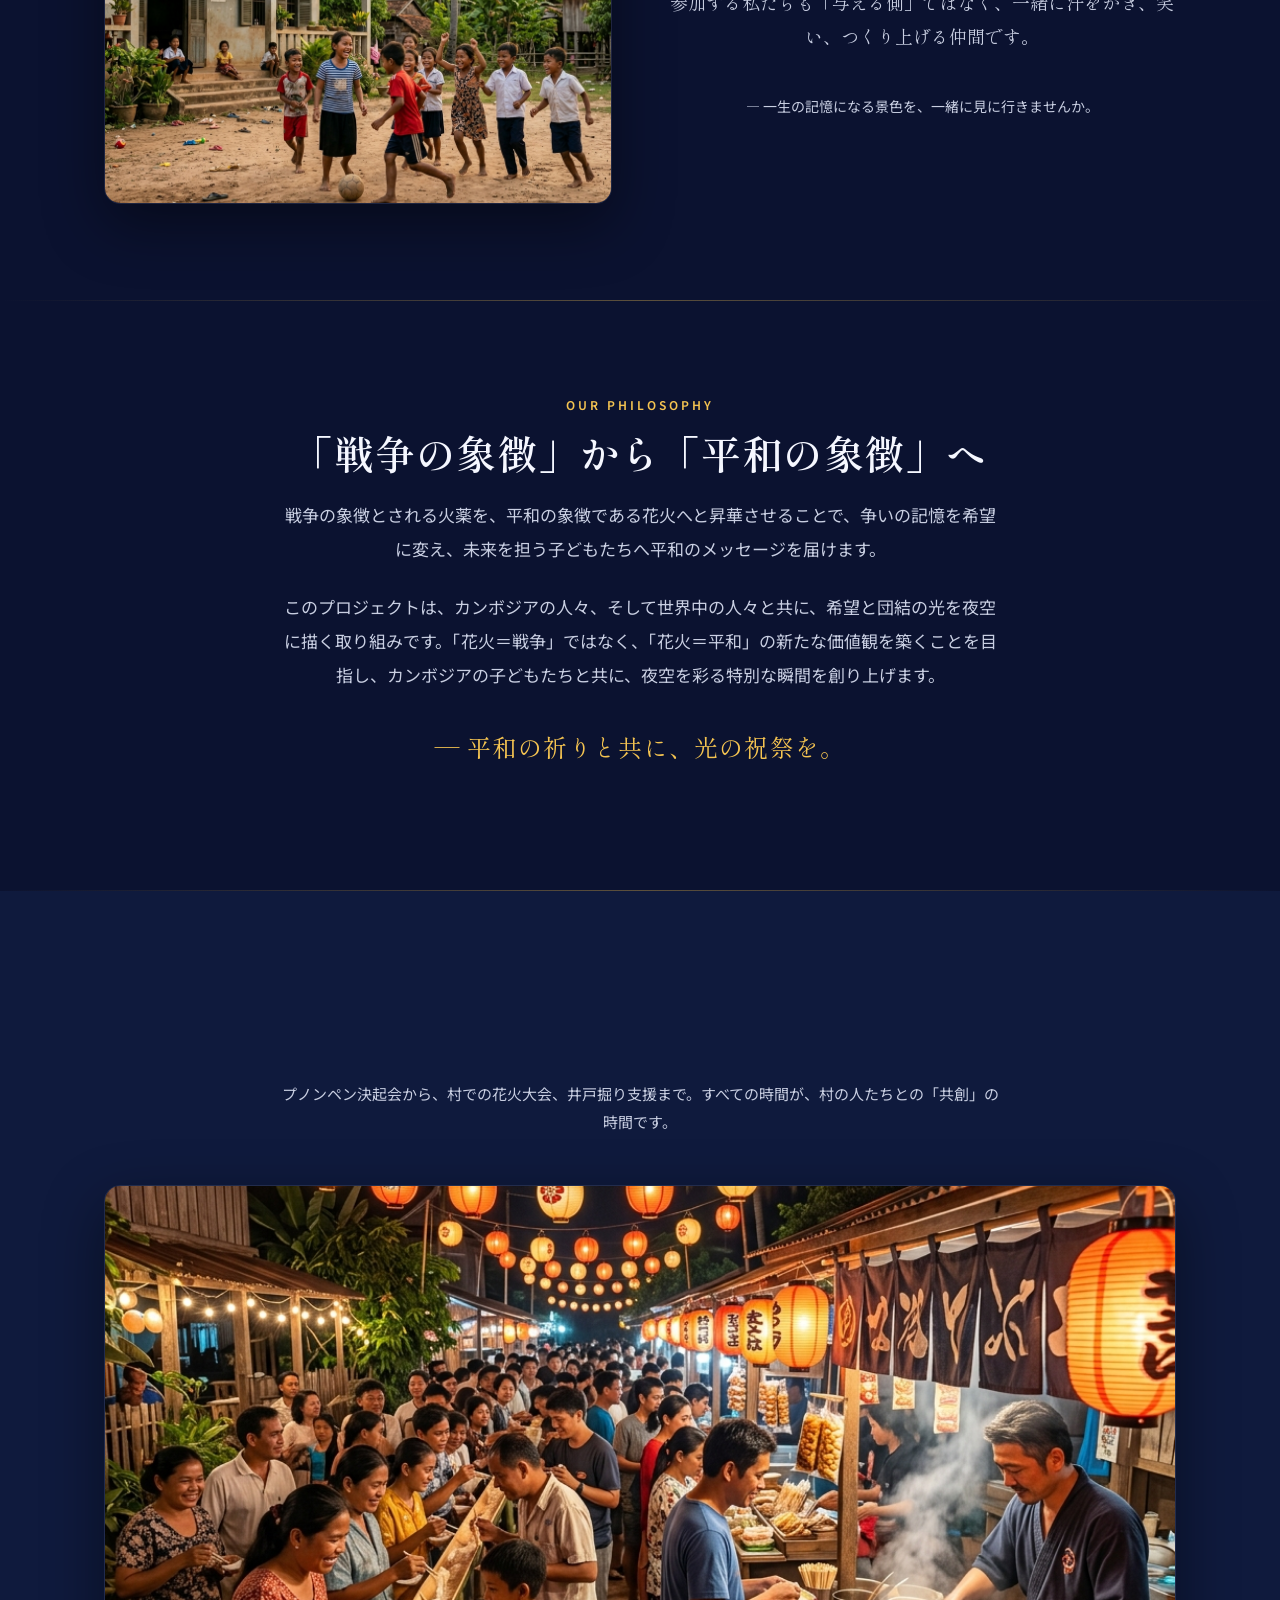
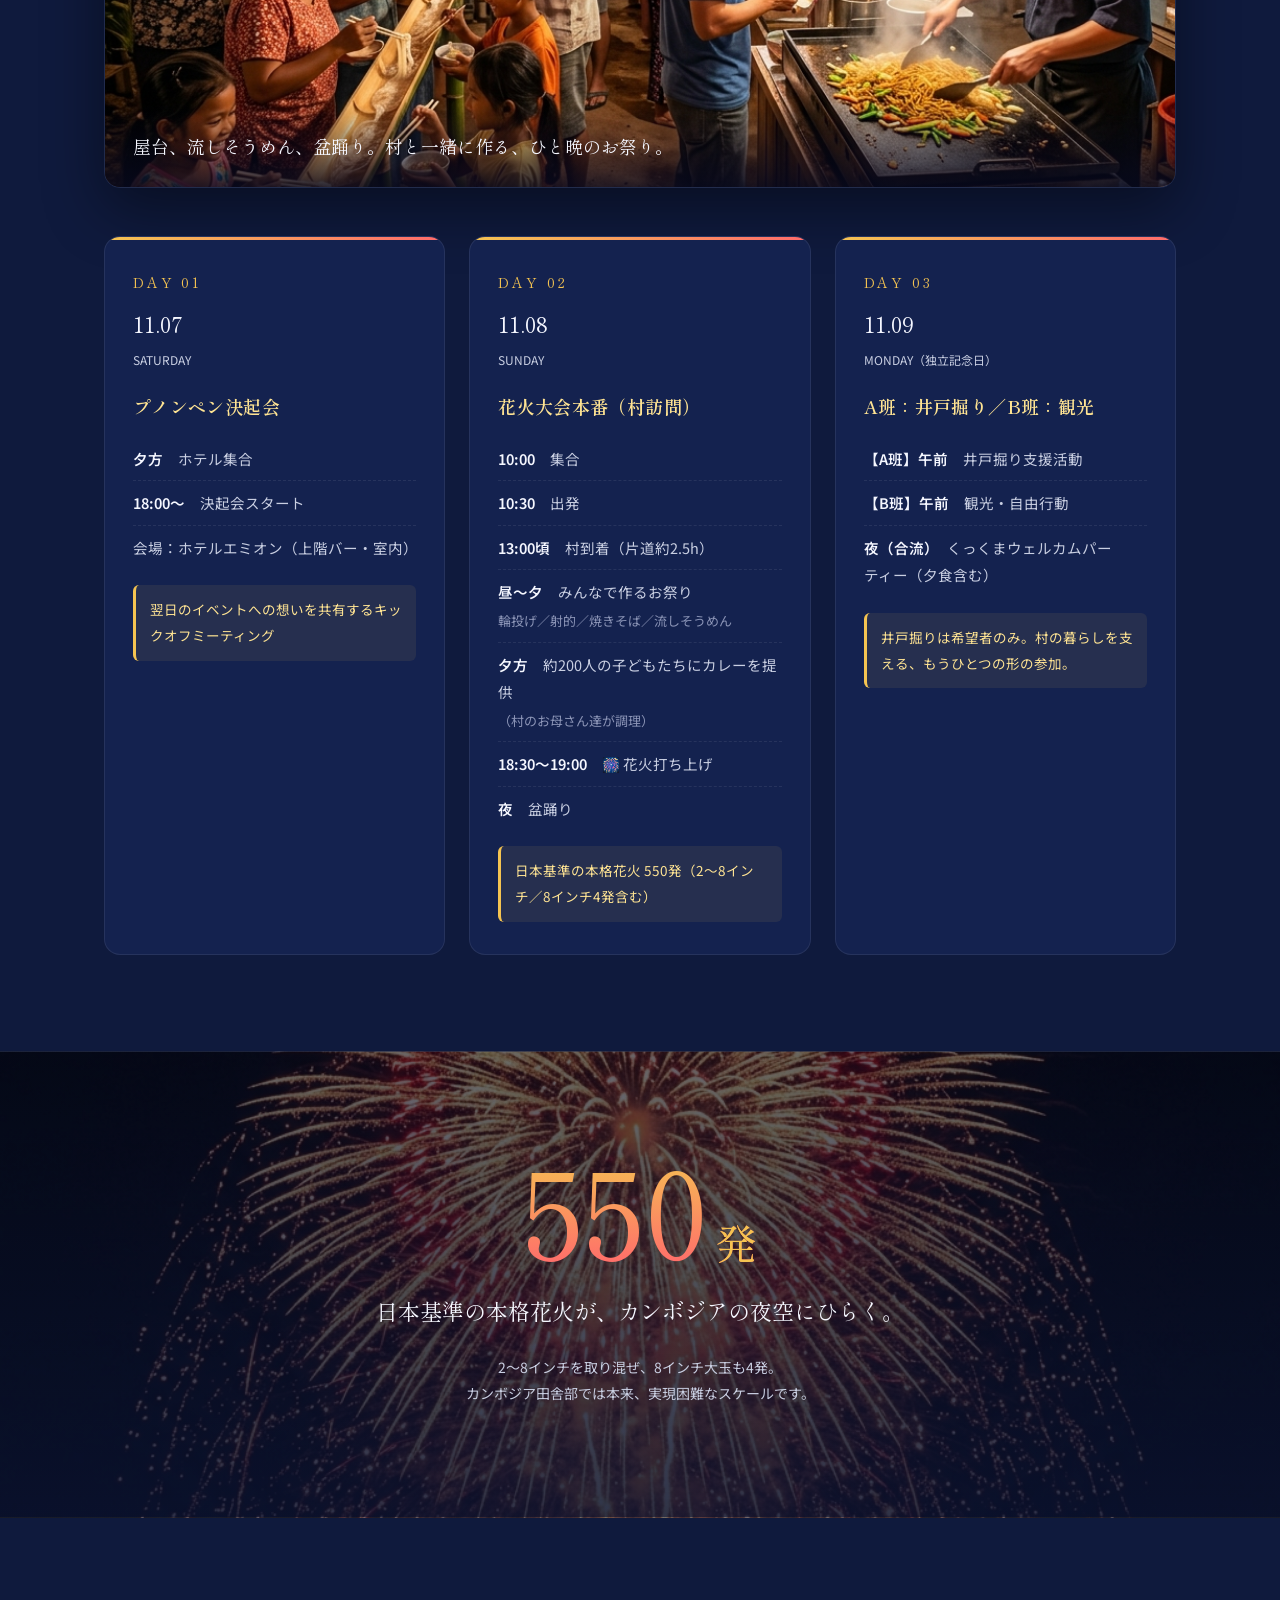
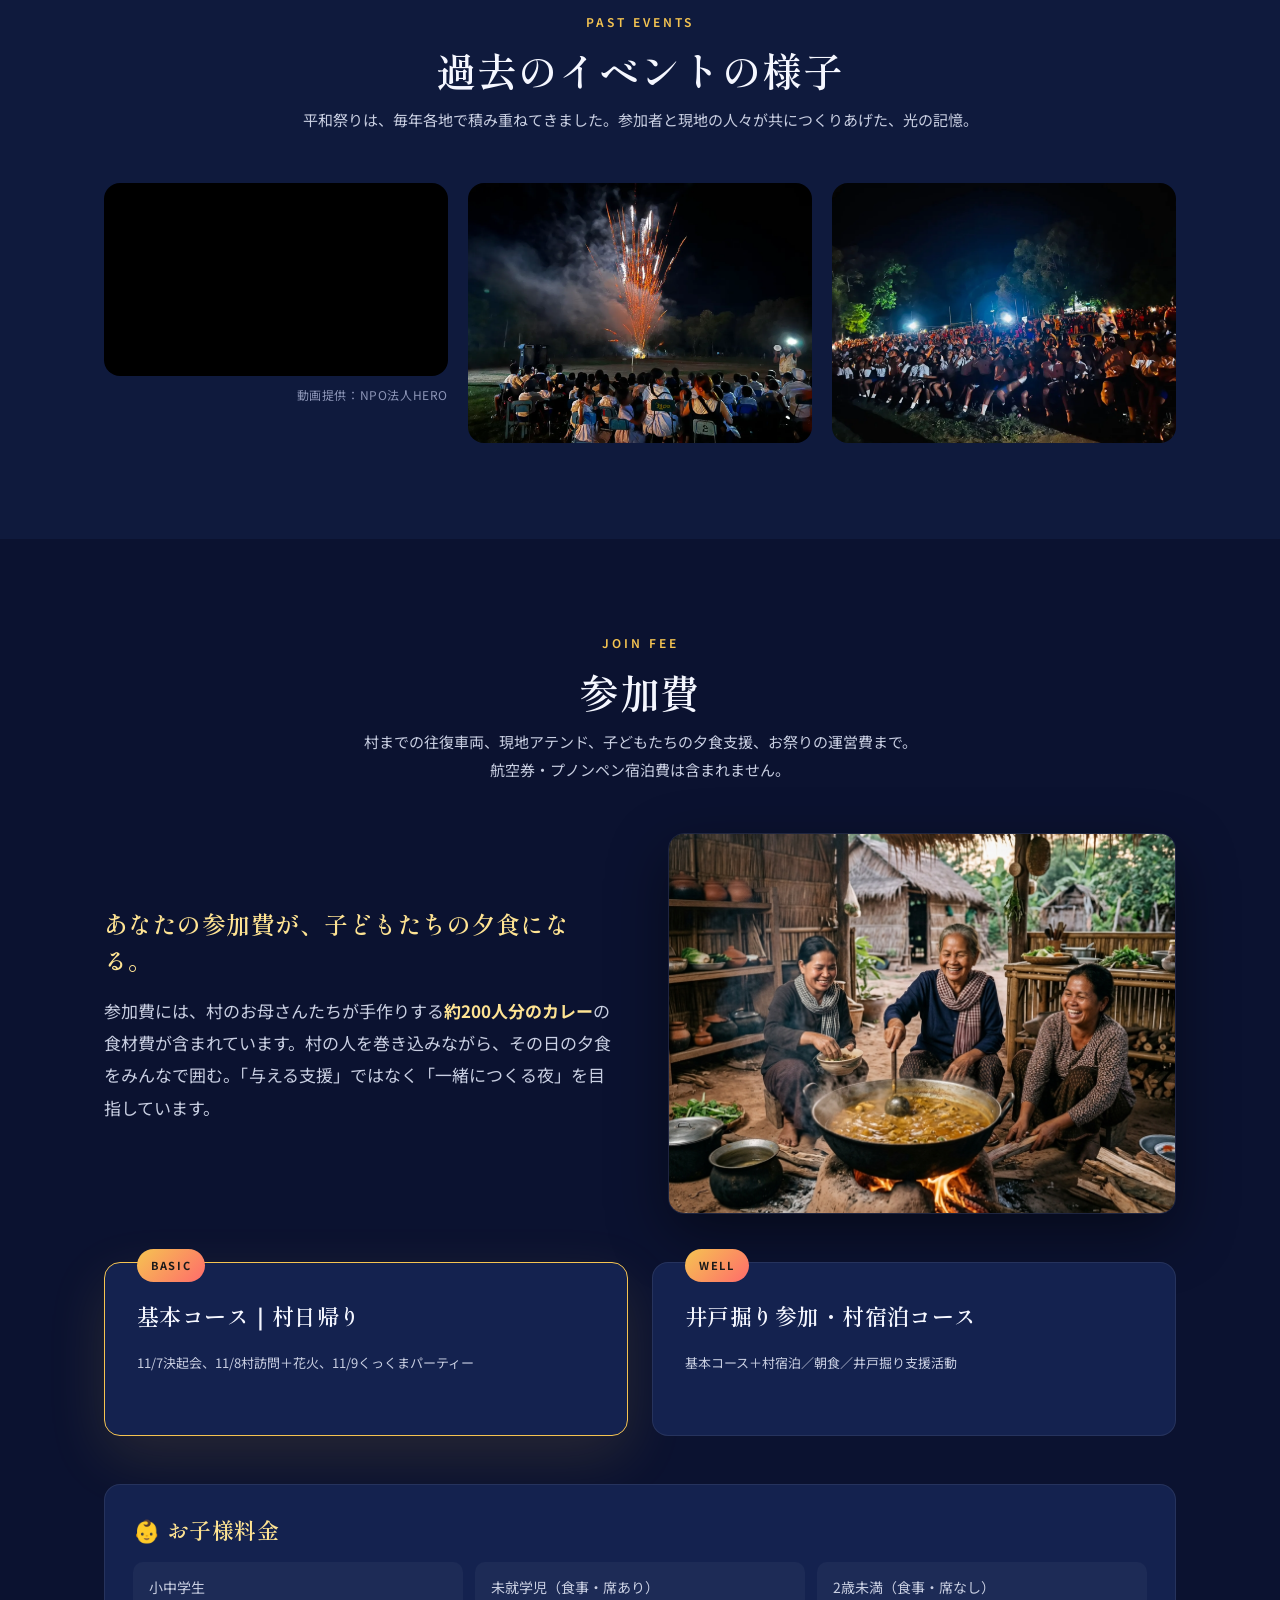
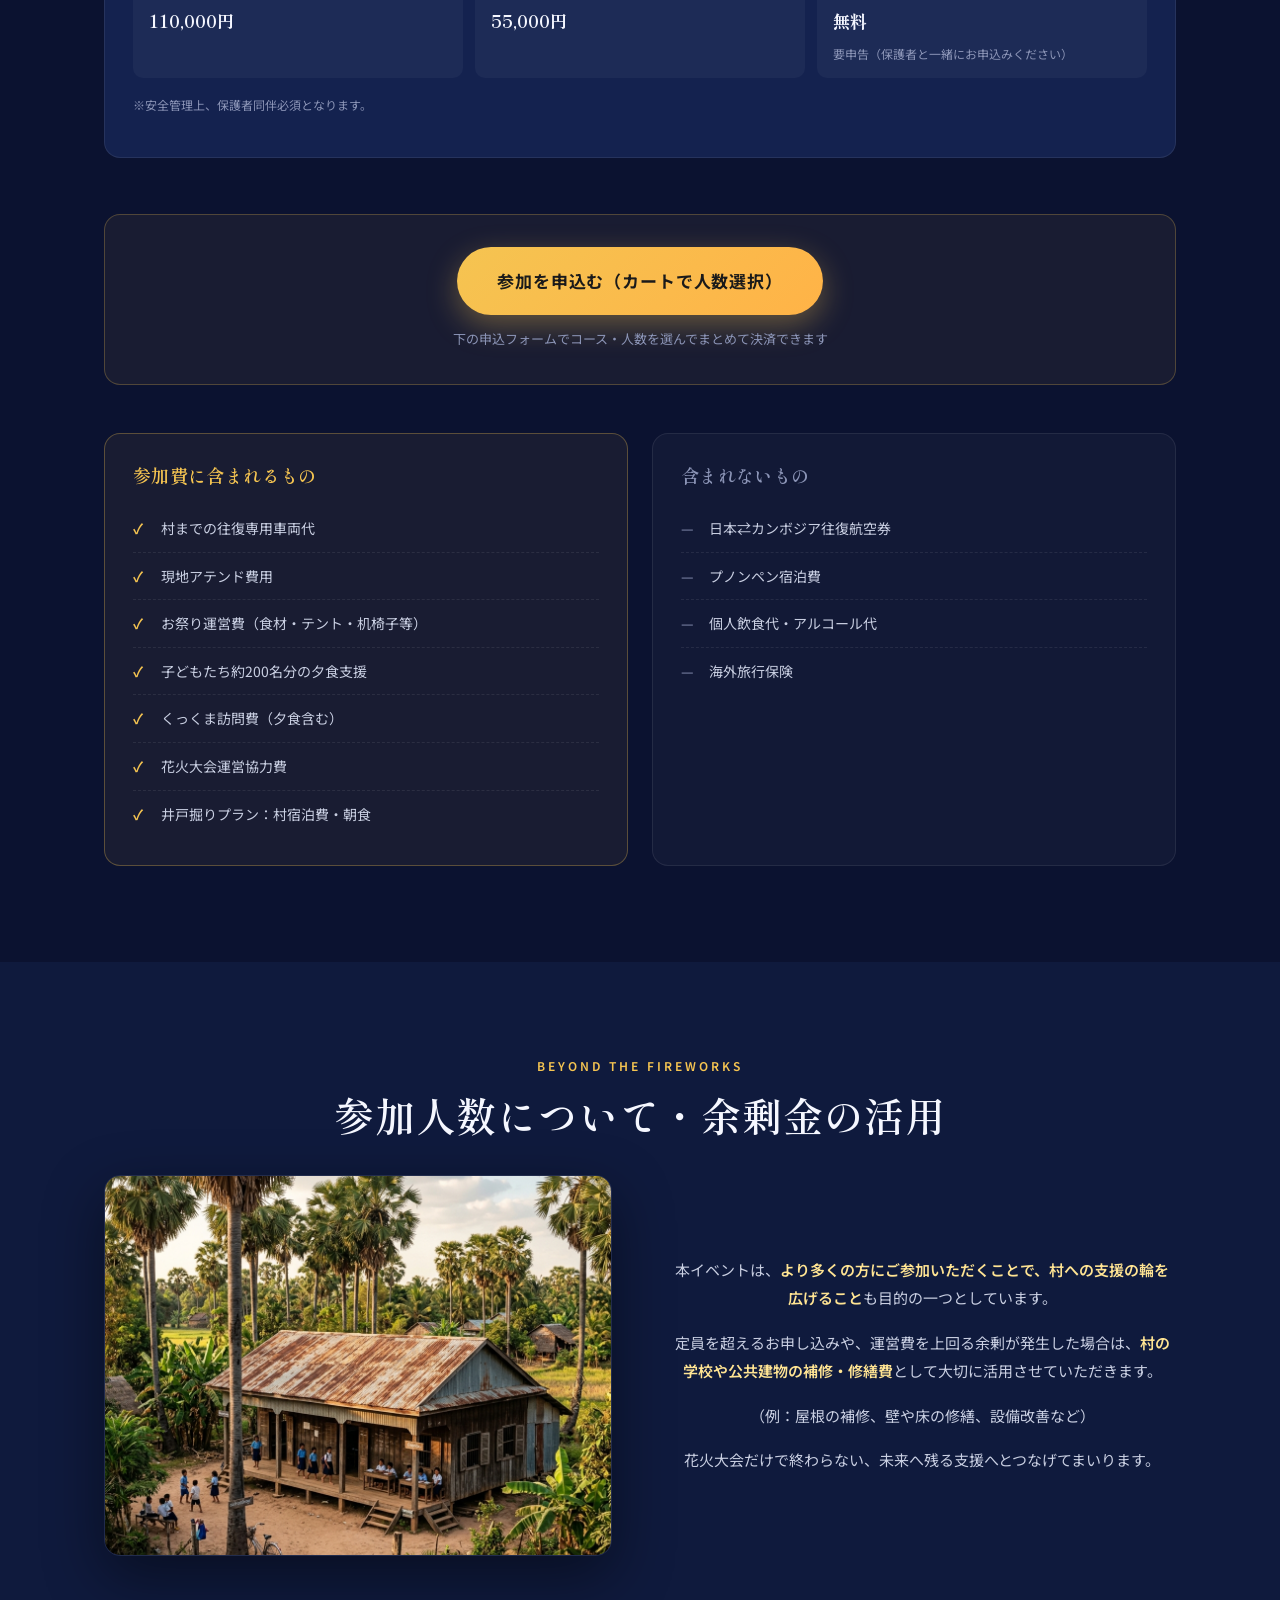
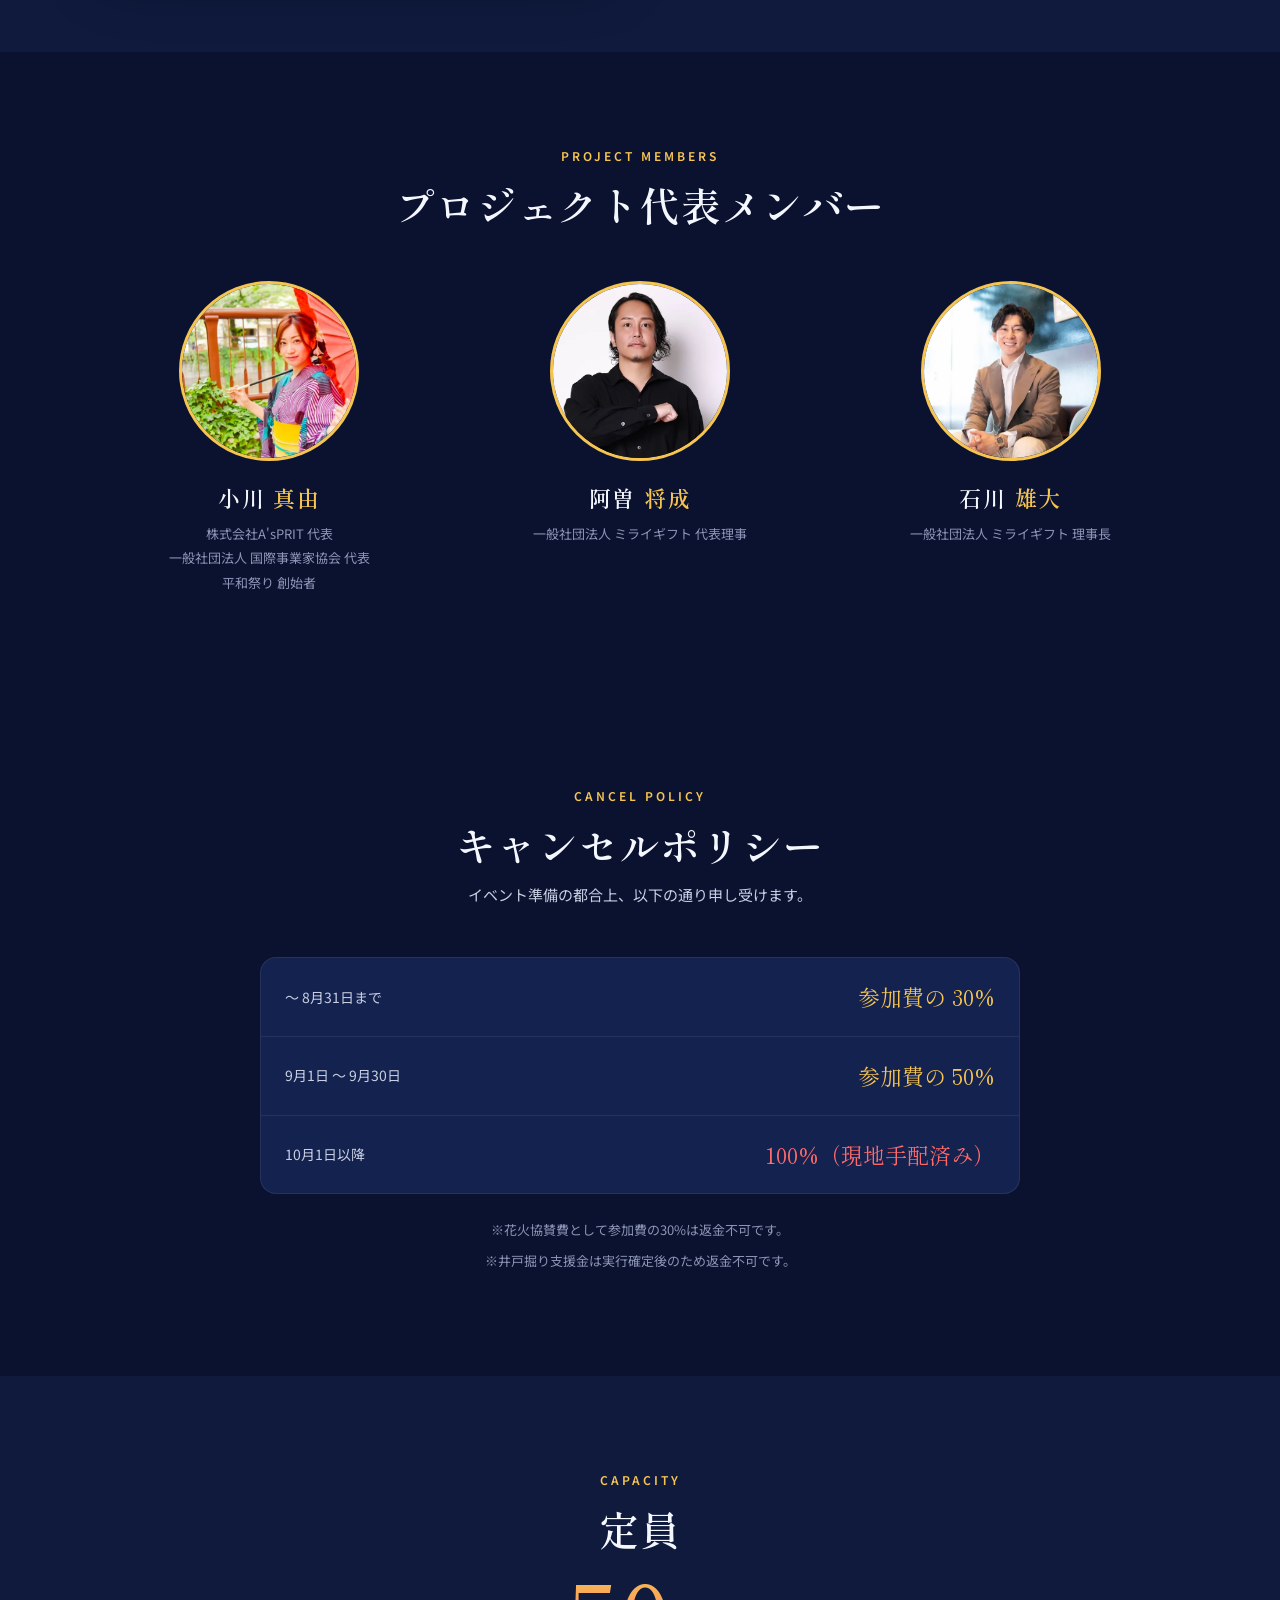
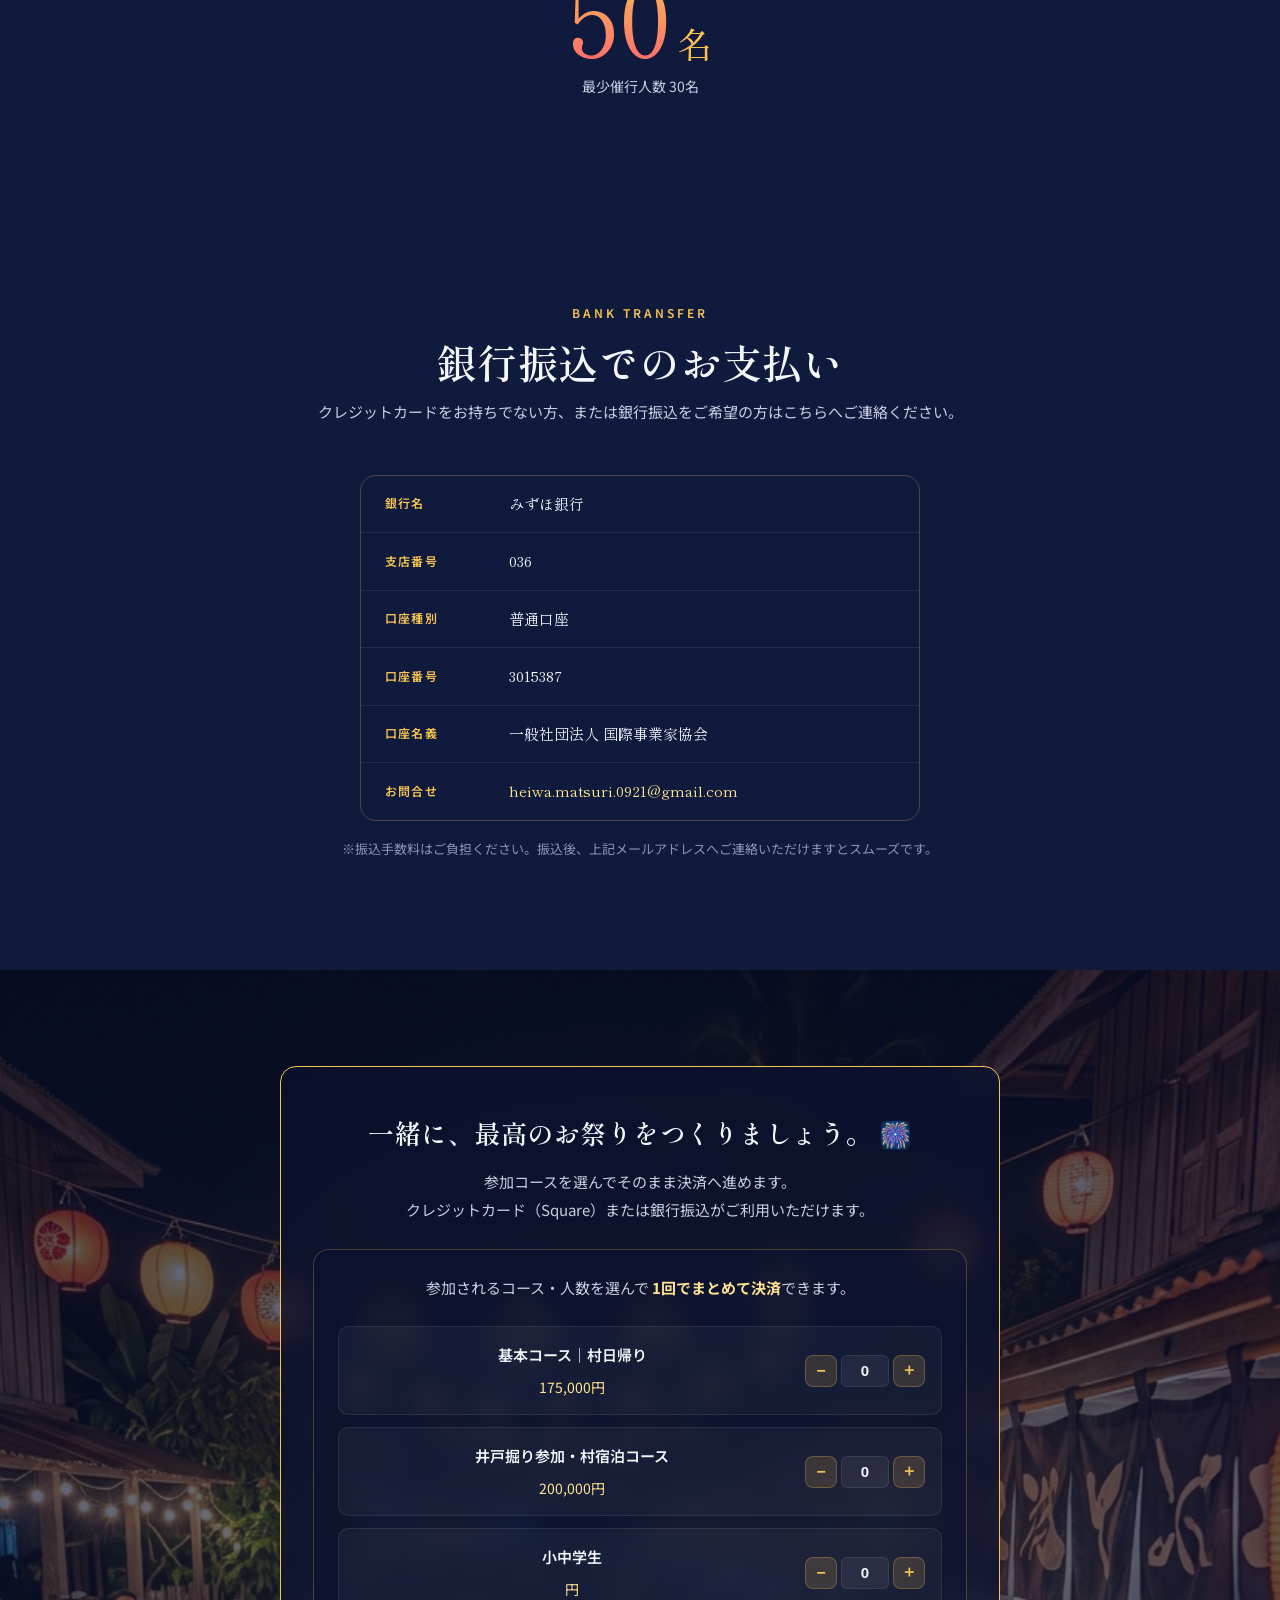
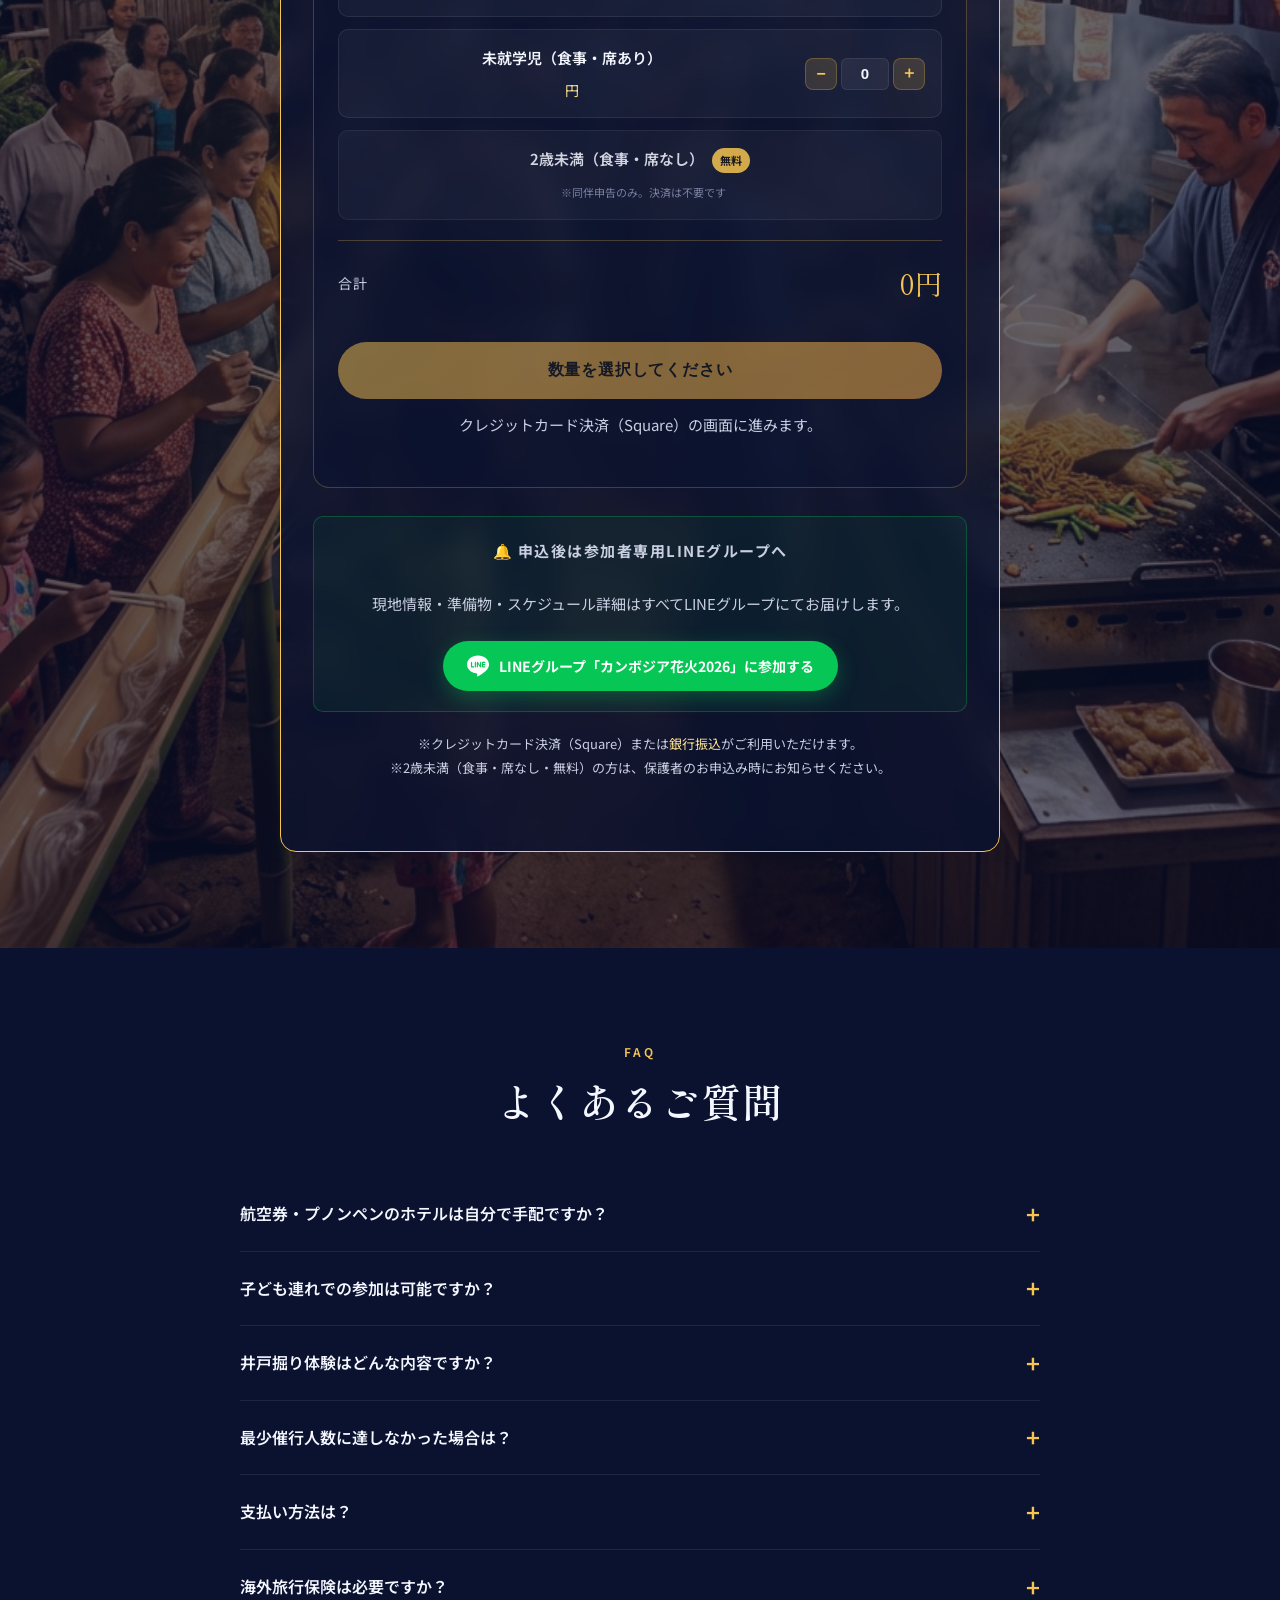
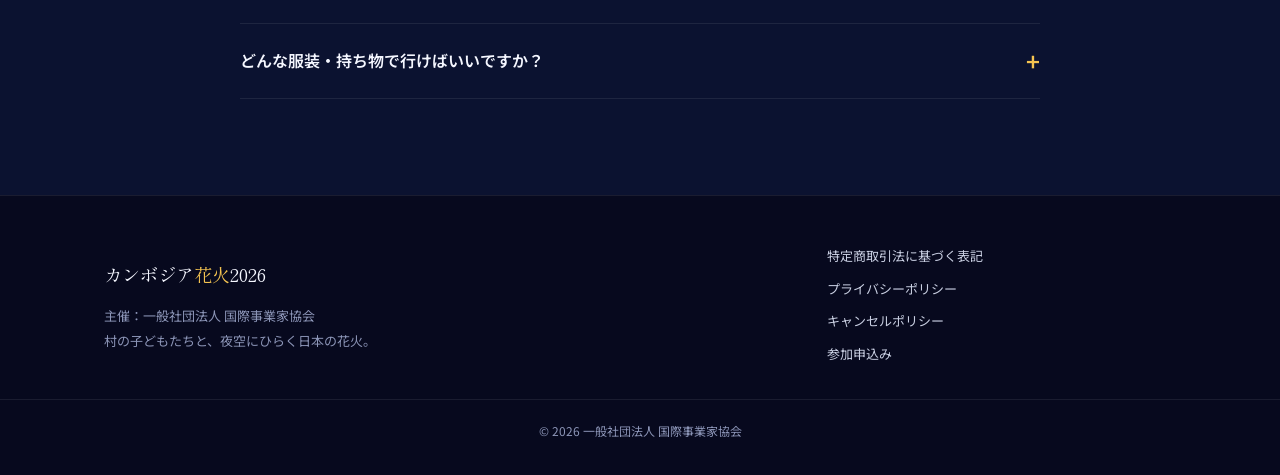
==== commit c7d4c72f: "feat: add video credit '動画提供：NPO法人HERO'" ====
--- a/index.html
+++ b/index.html
@@ -213,6 +213,7 @@
               loading="lazy"
             ></iframe>
           </div>
+          <p class="past-events__credit">動画提供：NPO法人HERO</p>
         </div>
         <div class="past-events__item past-events__item--photo">
           <img src="assets/past-fireworks.webp" alt="花火を見上げる子どもたち" loading="lazy" />
--- a/style.css
+++ b/style.css
@@ -1430,3 +1430,12 @@
   font-size: 13px;
   color: var(--text-mute);
 }
+
+/* 過去イベント動画クレジット */
+.past-events__credit {
+  margin: 8px 0 0;
+  font-size: 12px;
+  color: var(--text-mute);
+  text-align: right;
+  letter-spacing: .05em;
+}
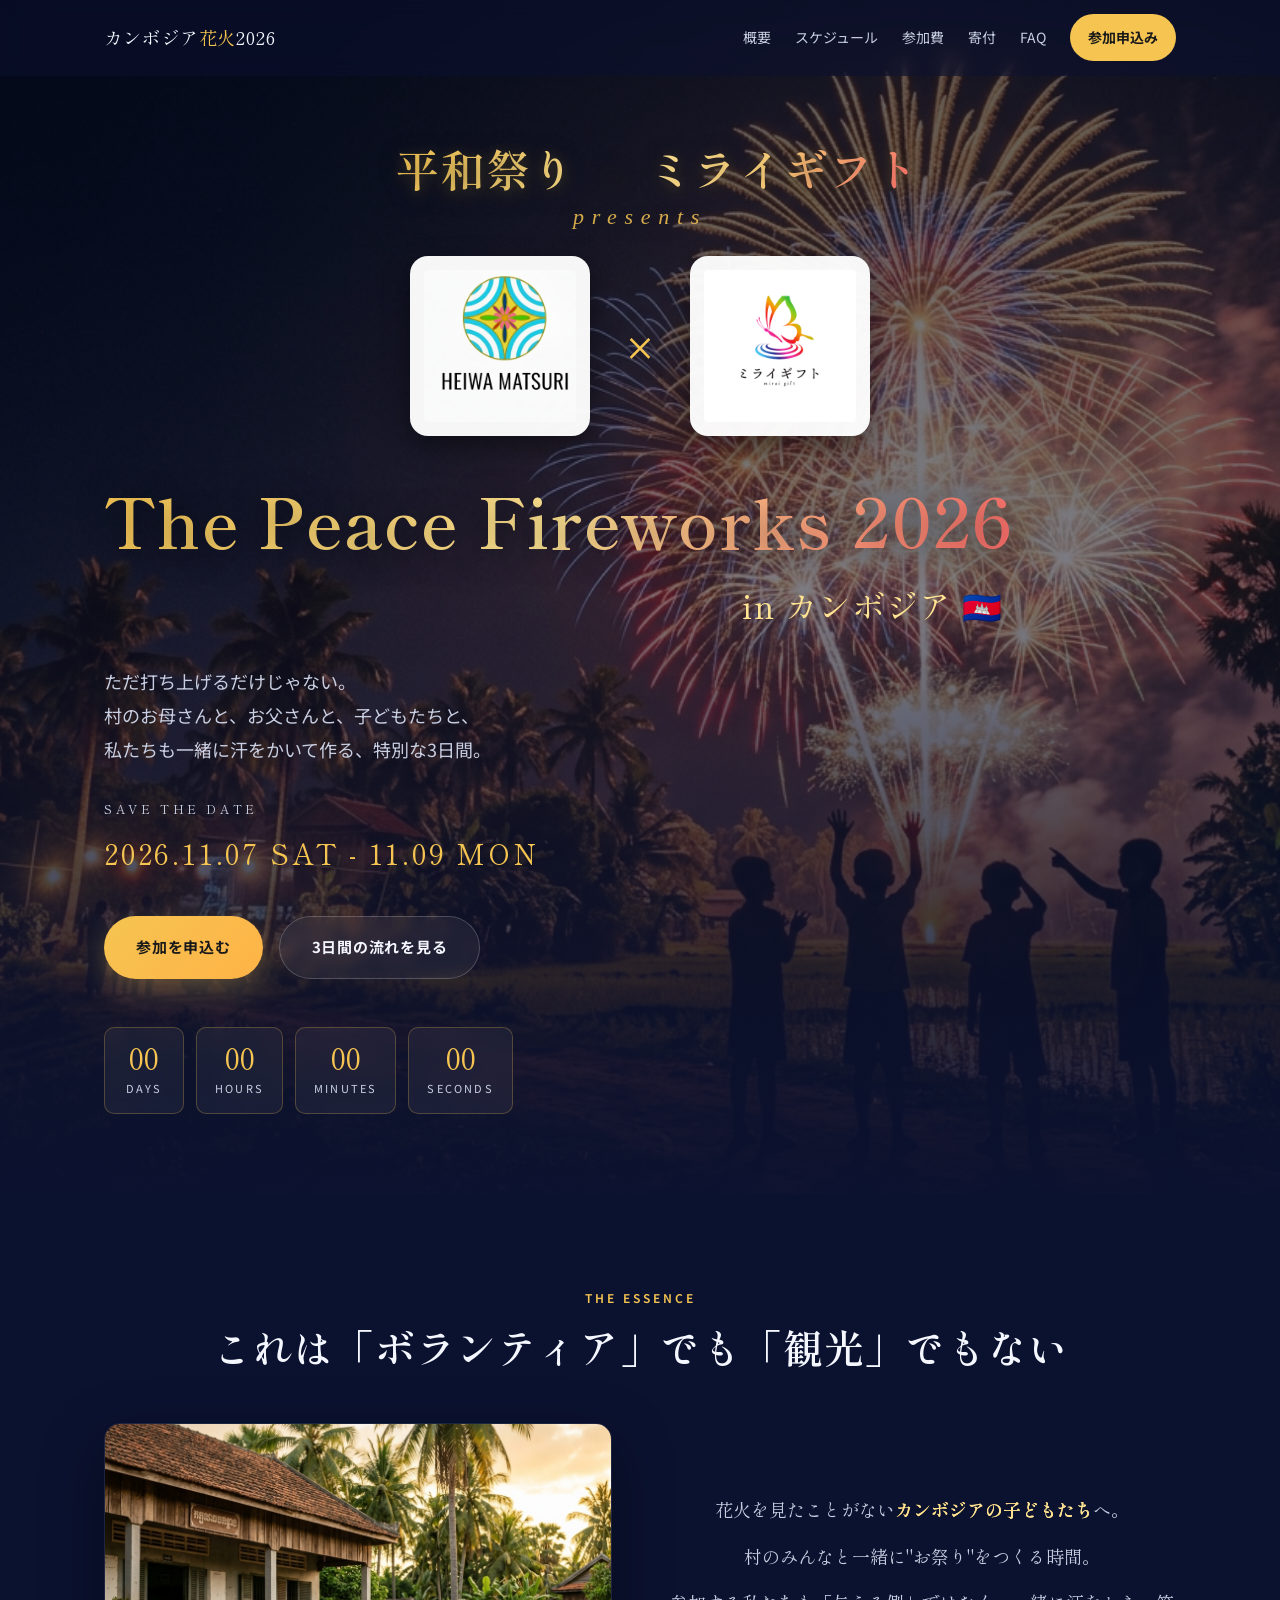
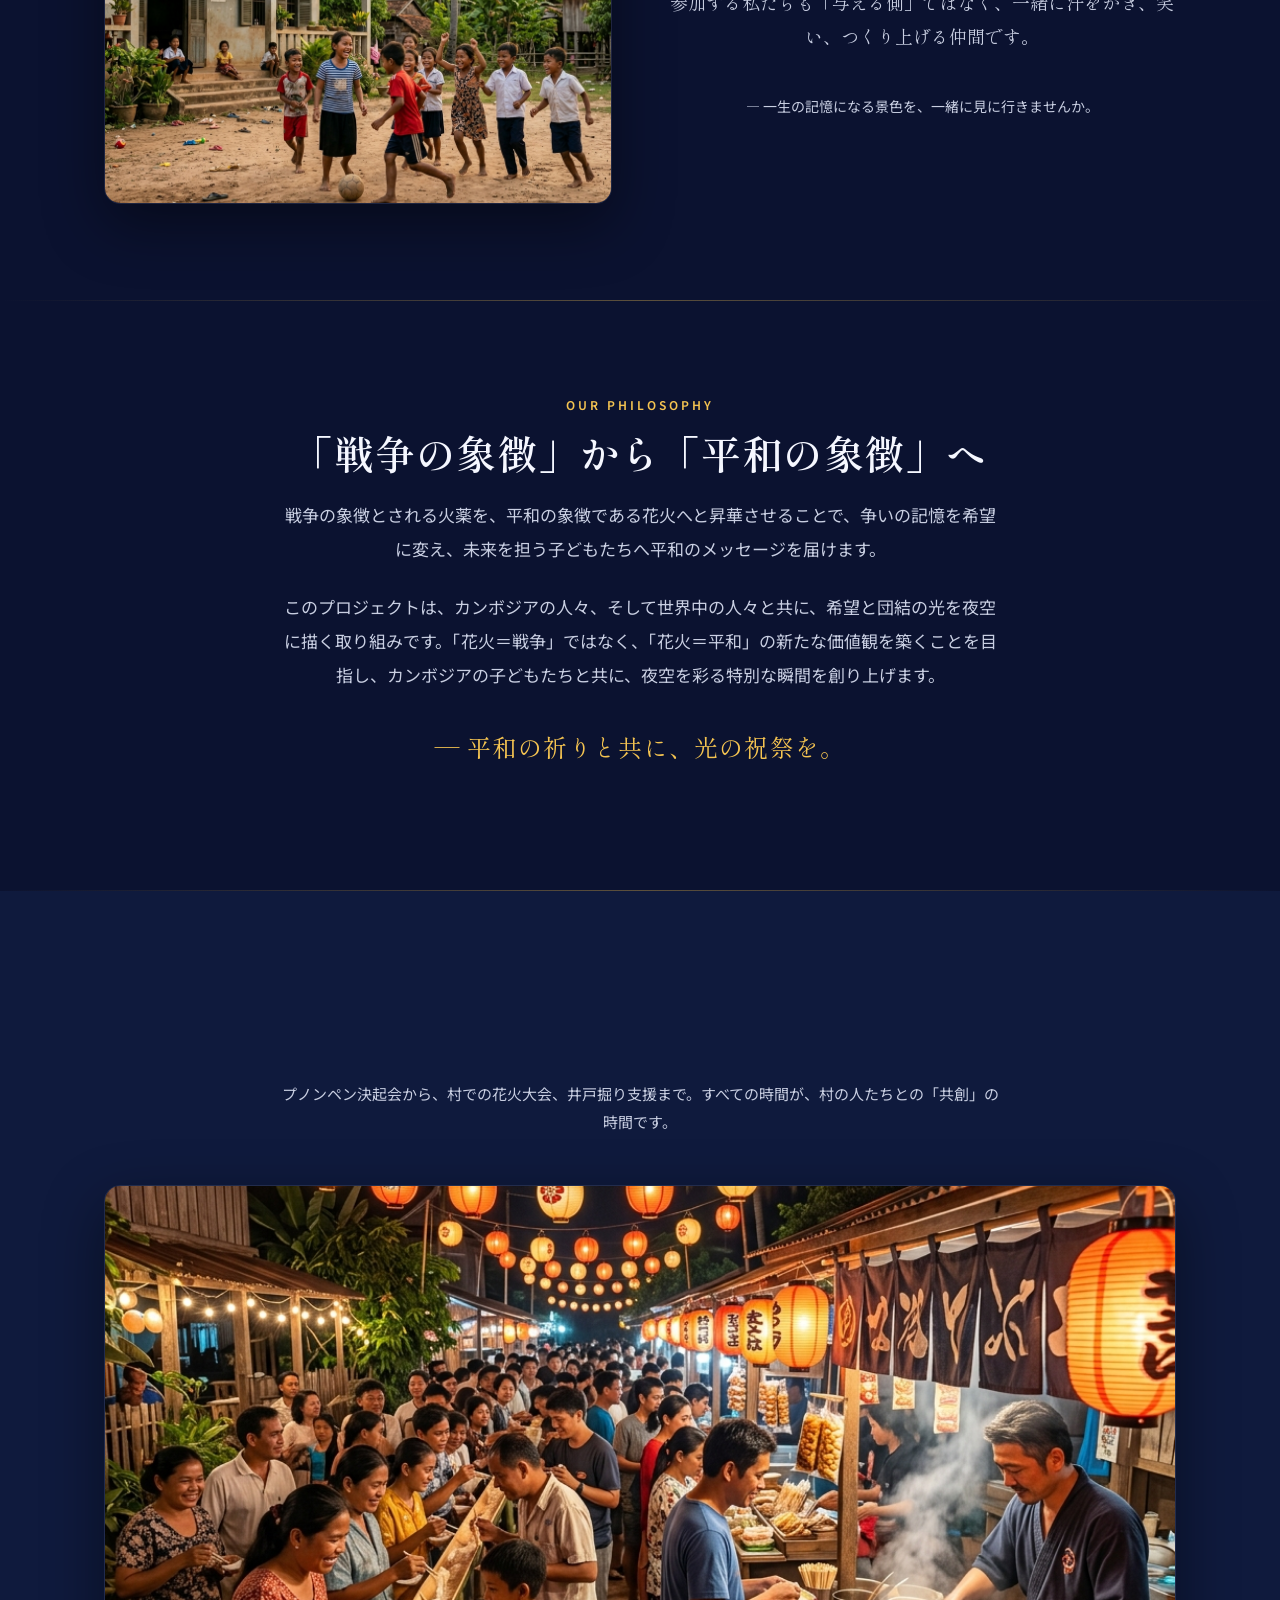
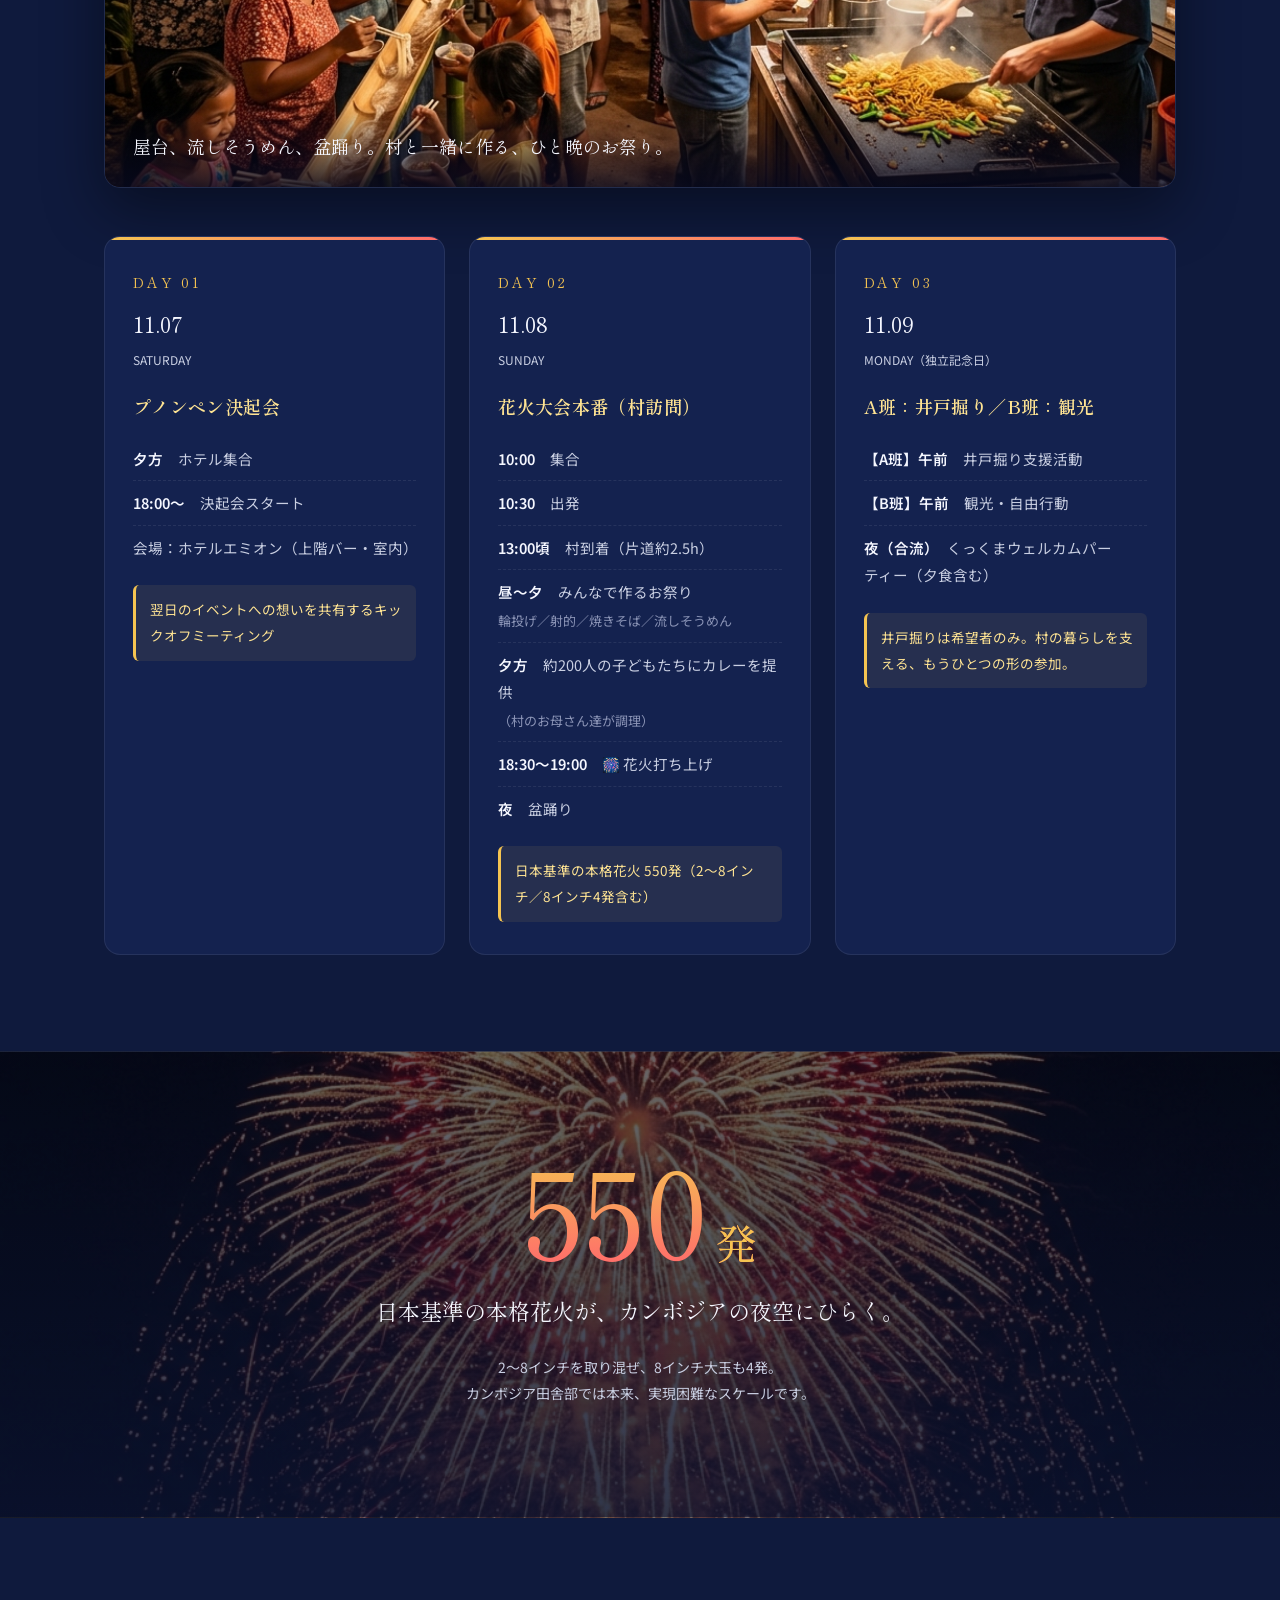
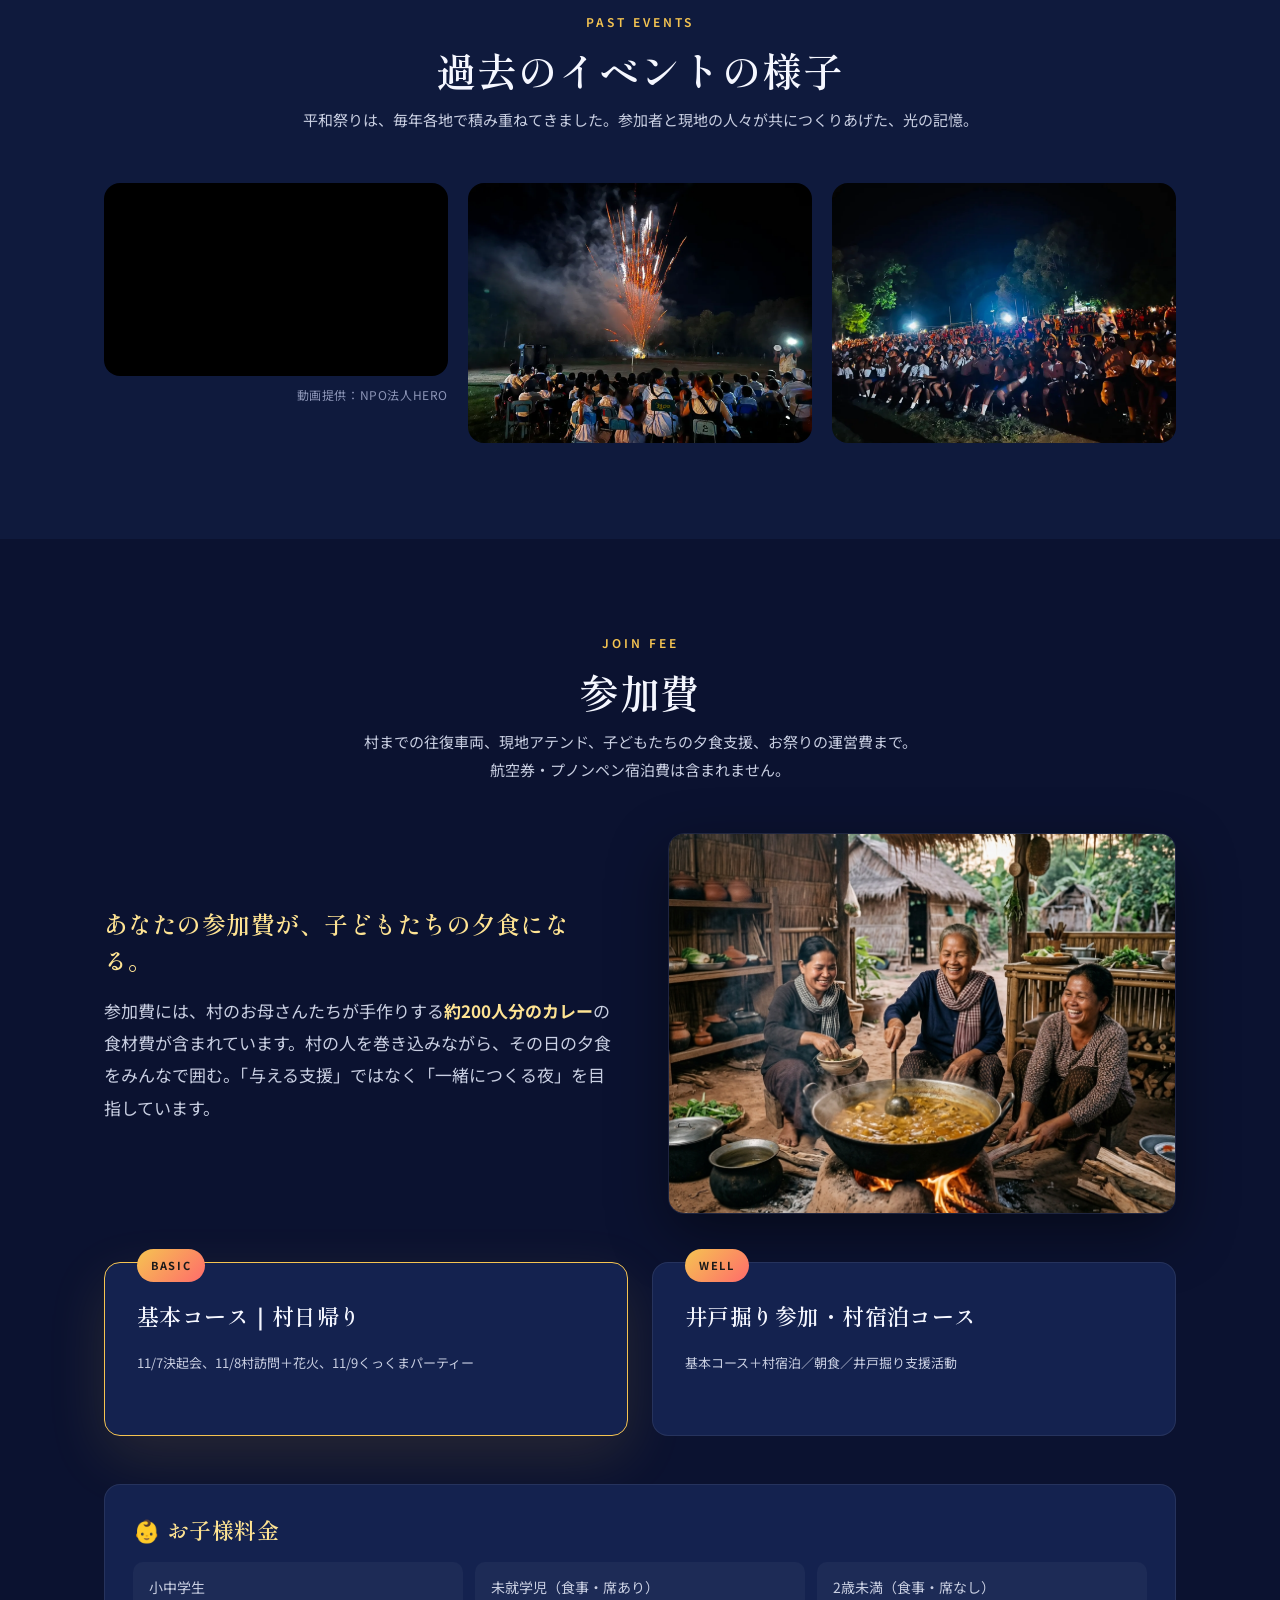
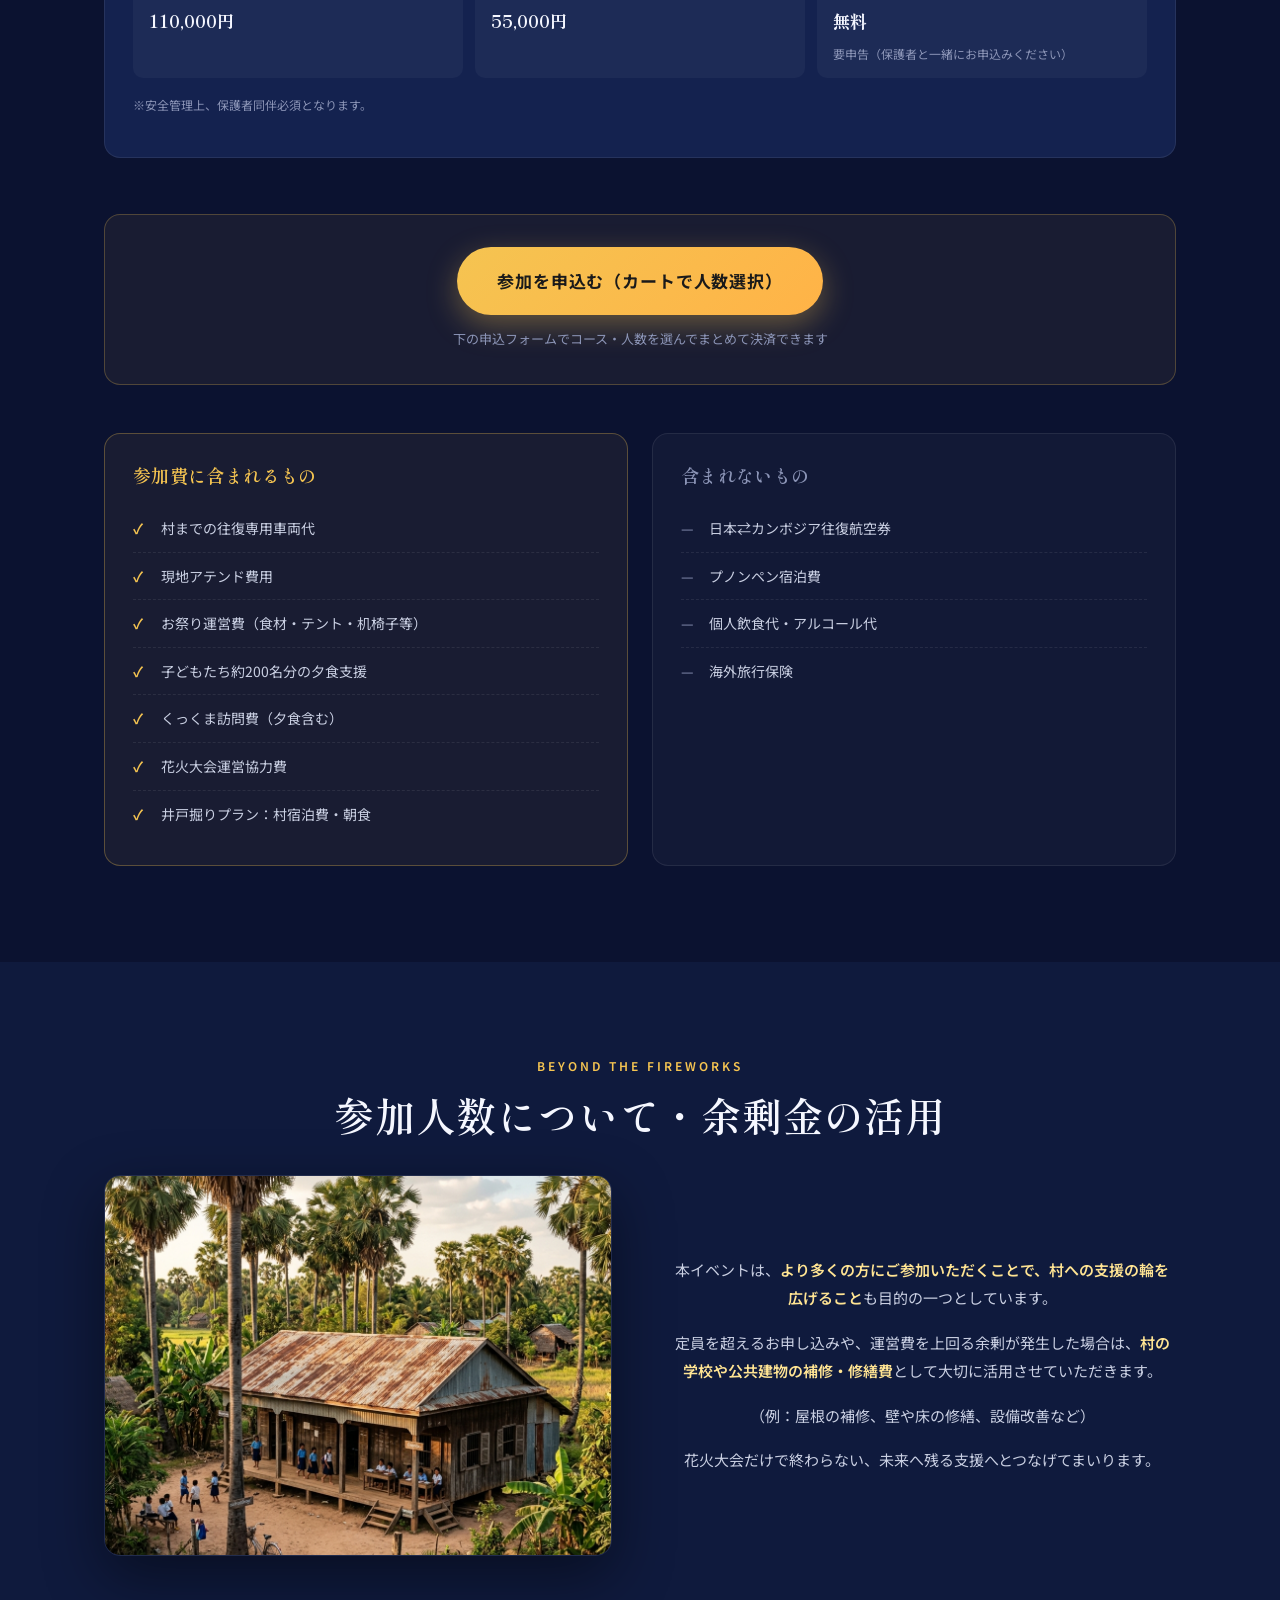
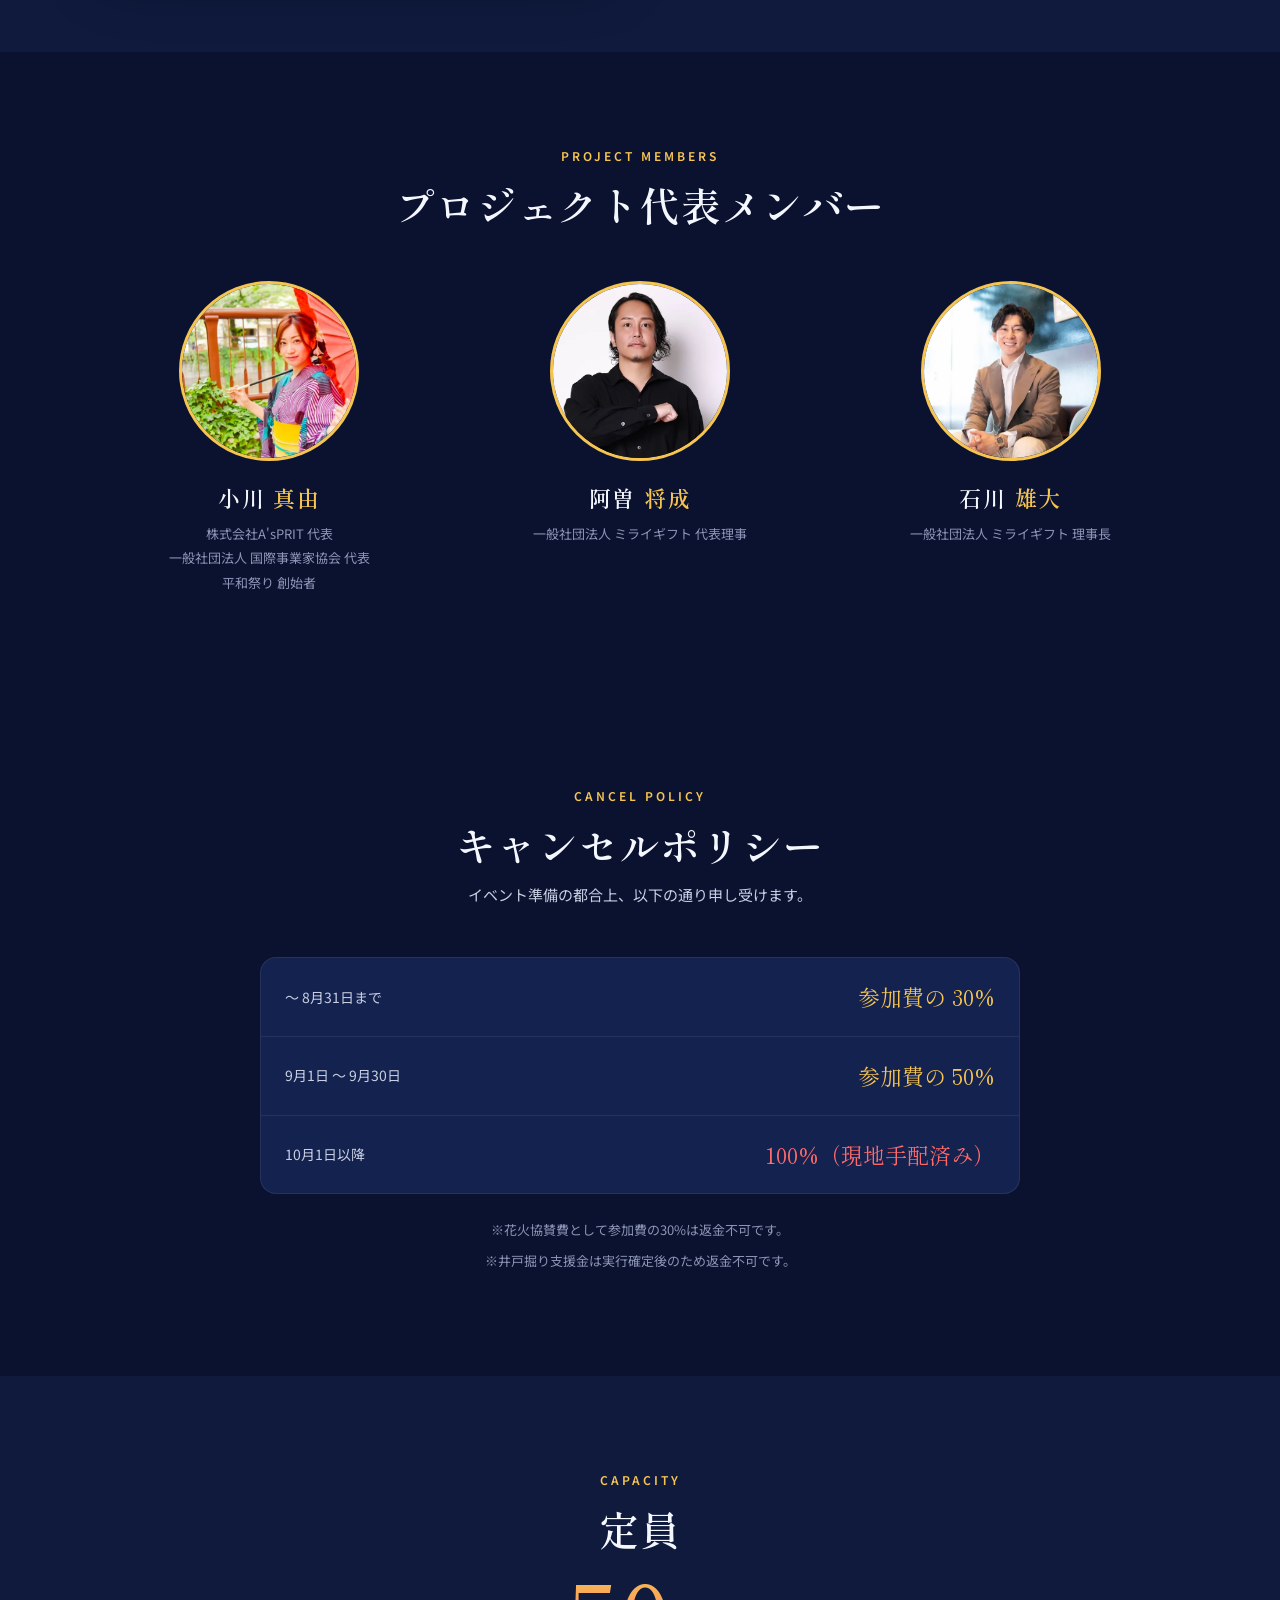
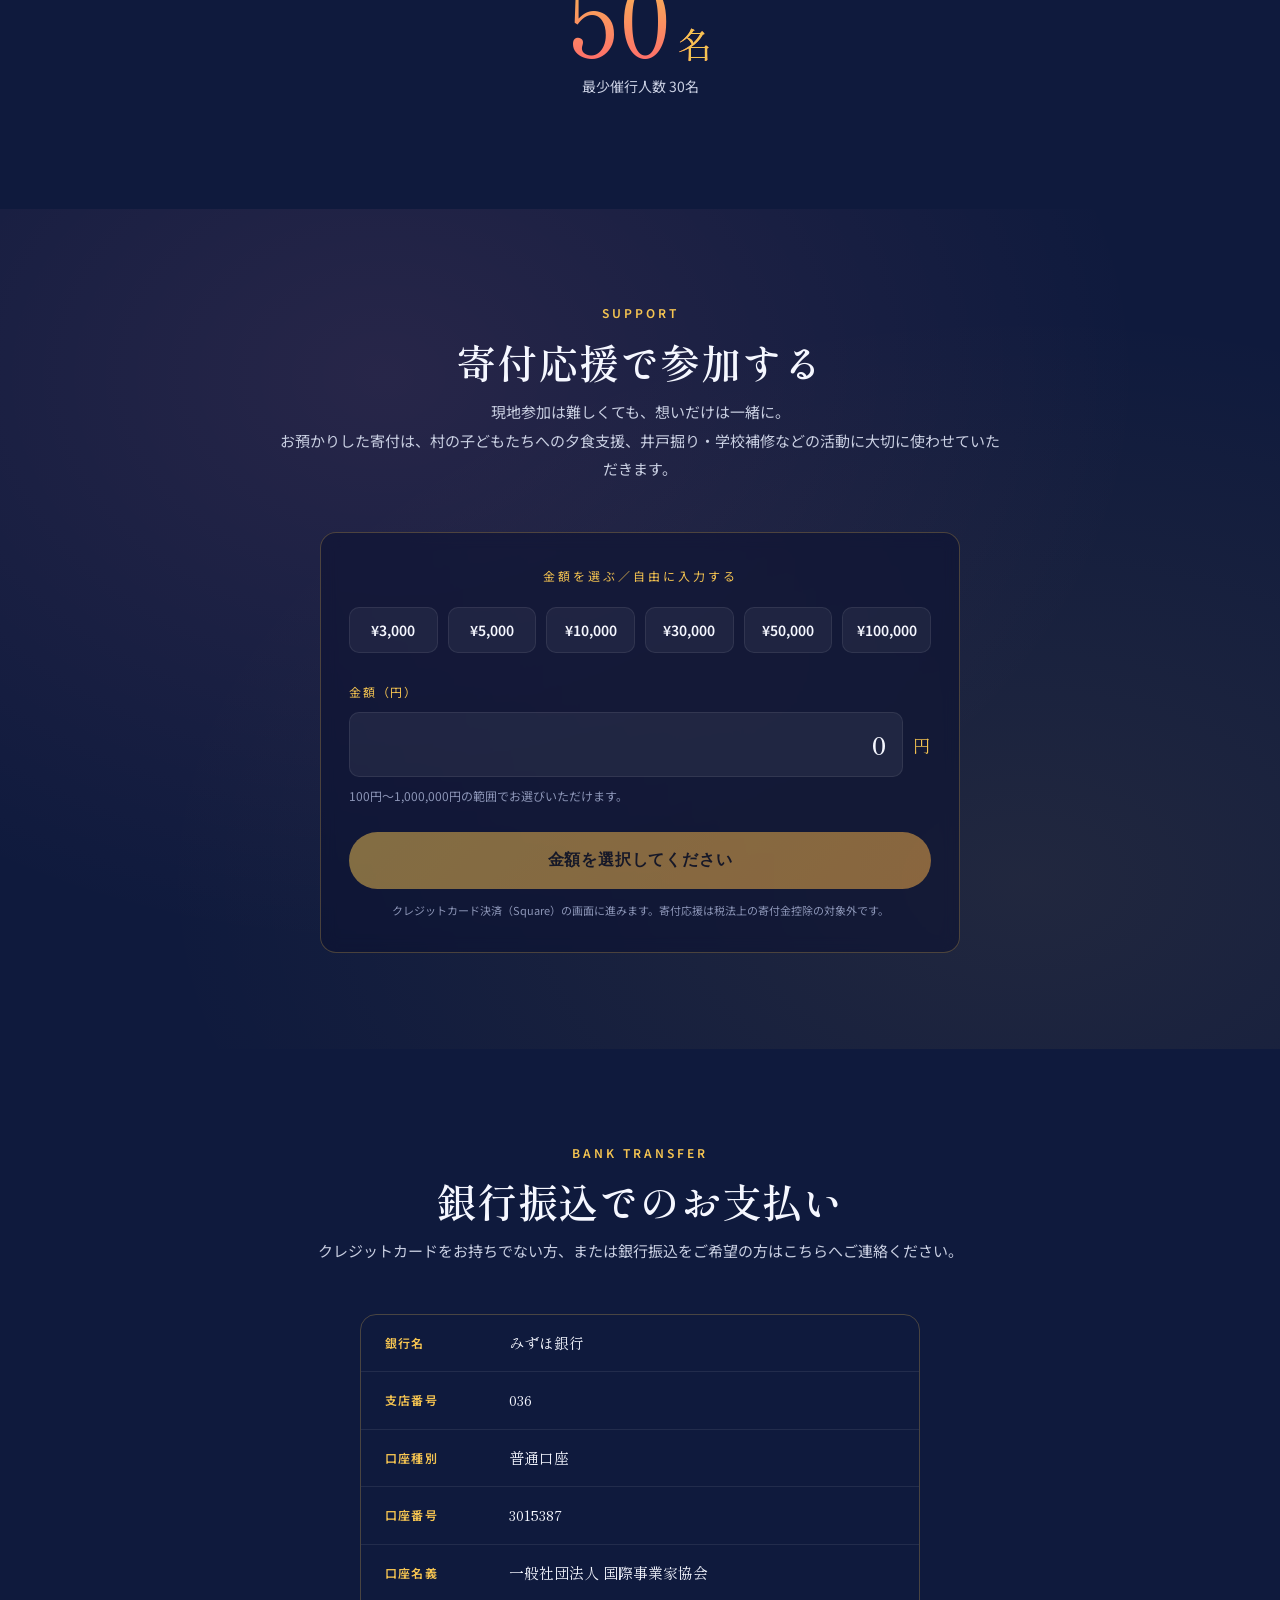
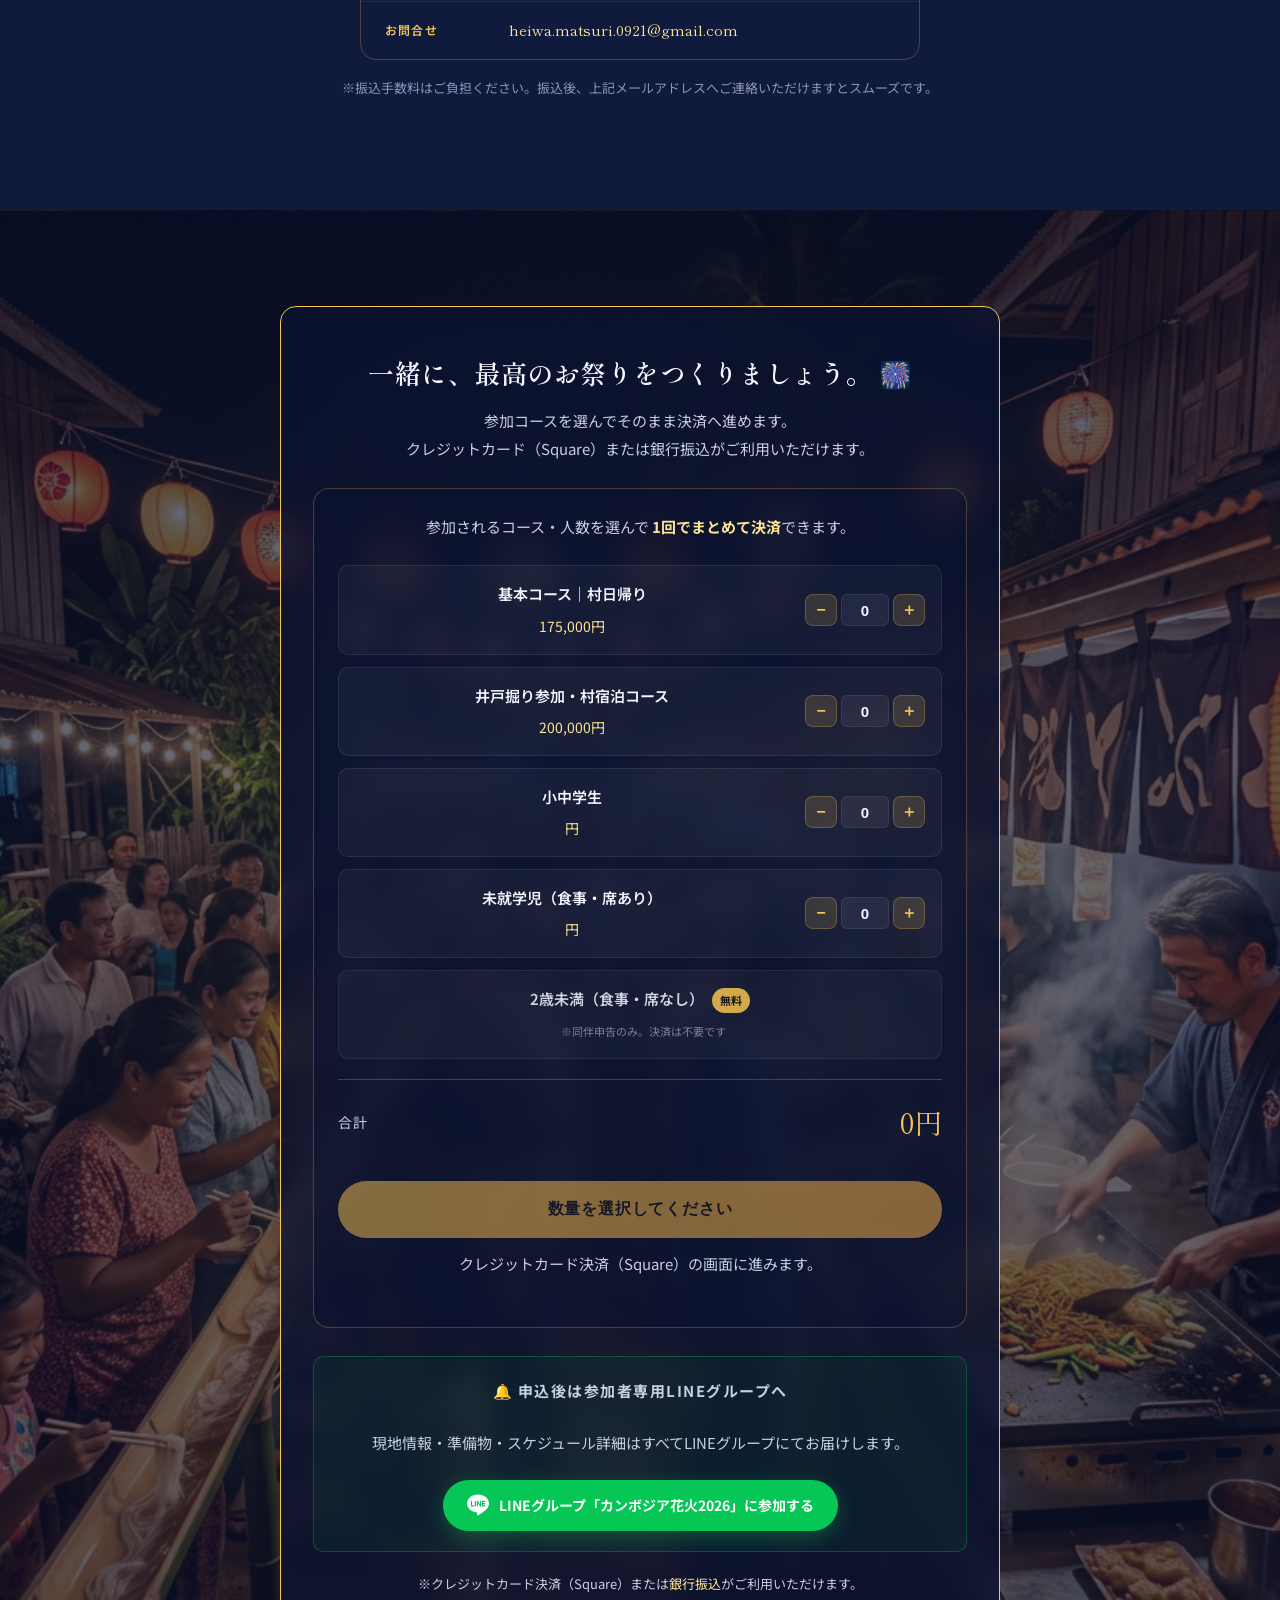
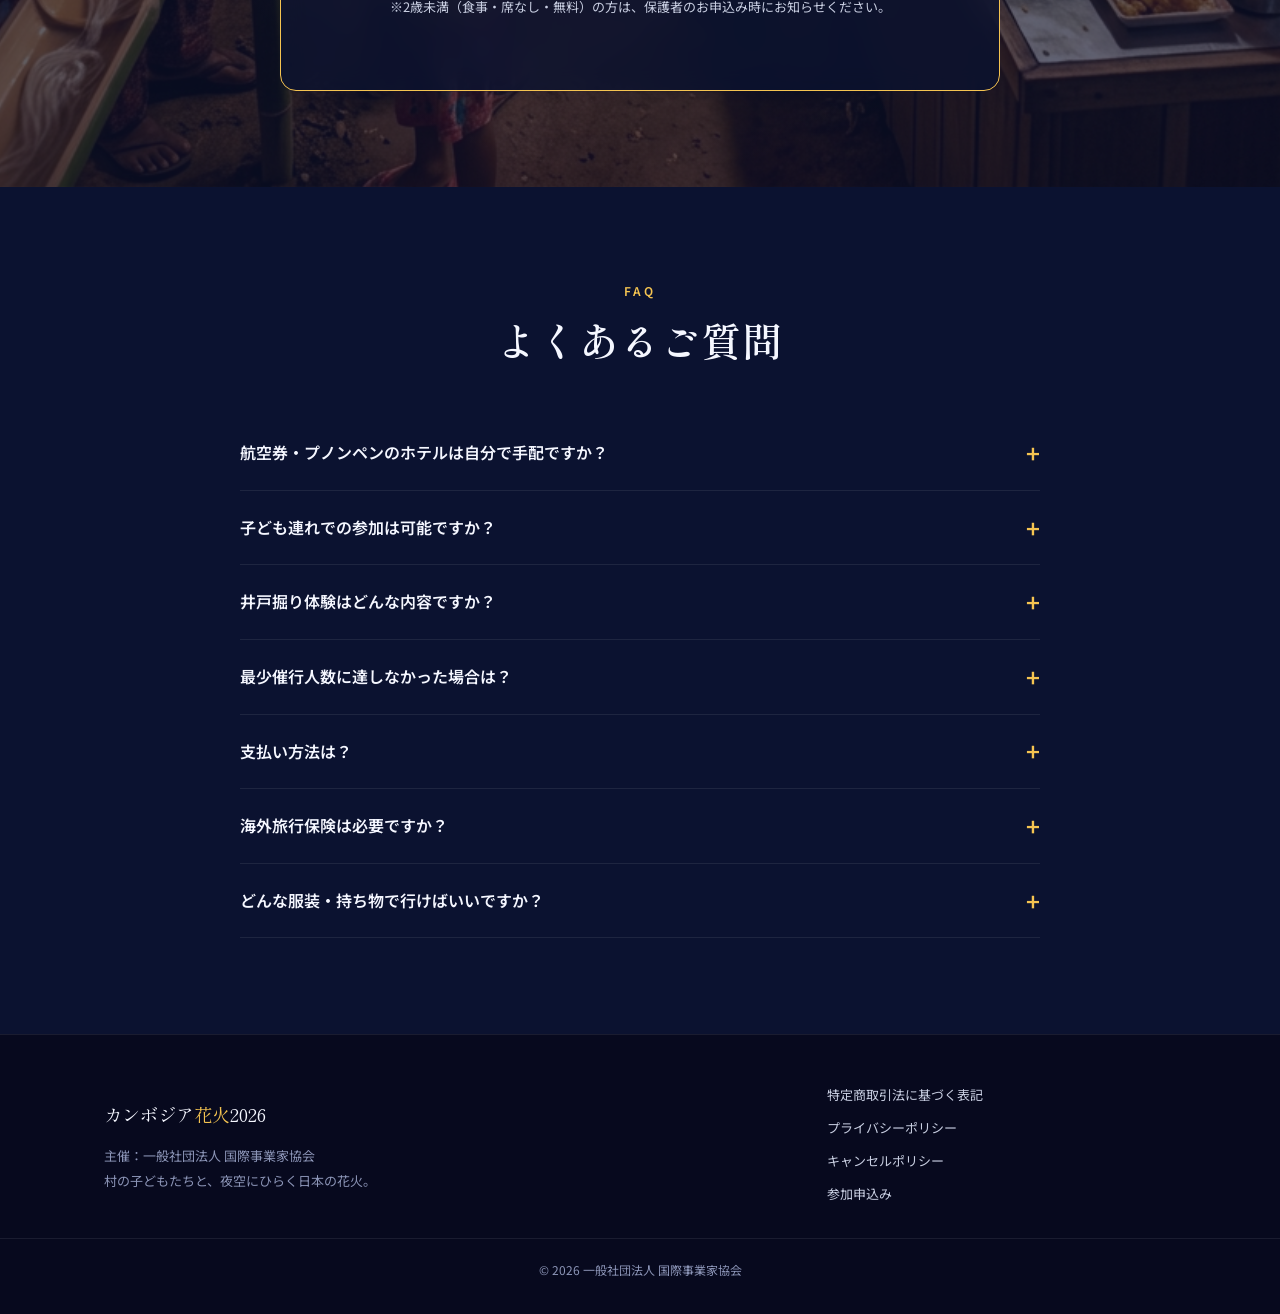
==== commit 017f1cde: "feat: add donation cart with dashboard tracking - Add donation section to LP with preset (3k-100k) +" ====
--- a/index.html
+++ b/index.html
@@ -31,6 +31,7 @@
         <a href="#essence">概要</a>
         <a href="#schedule">スケジュール</a>
         <a href="#fee">参加費</a>
+        <a href="#donation">寄付</a>
         <a href="#faq">FAQ</a>
       </nav>
       <a href="#apply" class="header__cta">参加申込み</a>
@@ -409,6 +410,55 @@
     </div>
   </section>
 
+  <!-- ============== DONATION ============== -->
+  <section id="donation" class="section donation">
+    <div class="container reveal">
+      <h2 class="section__title"><small>SUPPORT</small>寄付応援で参加する</h2>
+      <p class="section__lead">
+        現地参加は難しくても、想いだけは一緒に。<br />
+        お預かりした寄付は、村の子どもたちへの夕食支援、井戸掘り・学校補修などの活動に大切に使わせていただきます。
+      </p>
+
+      <div class="donation__cart">
+        <p class="donation__intro">金額を選ぶ／自由に入力する</p>
+
+        <div class="donation__presets" role="group" aria-label="寄付金額プリセット">
+          <button type="button" class="donation__preset" data-amount="3000">¥3,000</button>
+          <button type="button" class="donation__preset" data-amount="5000">¥5,000</button>
+          <button type="button" class="donation__preset" data-amount="10000">¥10,000</button>
+          <button type="button" class="donation__preset" data-amount="30000">¥30,000</button>
+          <button type="button" class="donation__preset" data-amount="50000">¥50,000</button>
+          <button type="button" class="donation__preset" data-amount="100000">¥100,000</button>
+        </div>
+
+        <div class="donation__custom">
+          <label for="donation-amount">金額（円）</label>
+          <div class="donation__input-wrap">
+            <input
+              type="number"
+              id="donation-amount"
+              class="donation__input"
+              min="100"
+              max="1000000"
+              step="100"
+              placeholder="0"
+              inputmode="numeric"
+              value="0"
+            />
+            <span class="donation__yen">円</span>
+          </div>
+          <p class="donation__note">100円〜1,000,000円の範囲でお選びいただけます。</p>
+        </div>
+
+        <button type="button" class="btn btn--primary donation__submit" id="donation-submit" disabled>
+          <span id="donation-submit-text">金額を選択してください</span>
+        </button>
+        <p class="donation__legal">クレジットカード決済（Square）の画面に進みます。寄付応援は税法上の寄付金控除の対象外です。</p>
+        <p class="donation__error" id="donation-error" hidden></p>
+      </div>
+    </div>
+  </section>
+
   <!-- ============== BANK TRANSFER ============== -->
   <section id="bank-transfer" class="section section--alt bank-transfer">
     <div class="container reveal">
--- a/style.css
+++ b/style.css
@@ -1439,3 +1439,131 @@
   text-align: right;
   letter-spacing: .05em;
 }
+
+/* =========================================================
+   寄付応援 セクション
+   ========================================================= */
+.donation {
+  background:
+    radial-gradient(ellipse at 30% 20%, rgba(255,143,177,.10), transparent 60%),
+    radial-gradient(ellipse at 80% 80%, rgba(245,196,81,.08), transparent 60%),
+    var(--bg-mid);
+}
+.donation__cart {
+  max-width: 640px;
+  margin: 32px auto 0;
+  padding: 32px 28px;
+  background: rgba(11,18,48,.55);
+  border: 1px solid var(--border);
+  border-radius: var(--radius);
+  backdrop-filter: blur(8px);
+}
+.donation__intro {
+  text-align: center;
+  font-size: 12px;
+  letter-spacing: .25em;
+  color: var(--gold);
+  margin: 0 0 20px;
+}
+.donation__presets {
+  display: grid;
+  grid-template-columns: repeat(3, 1fr);
+  gap: 10px;
+  margin-bottom: 28px;
+}
+@media (min-width: 640px) {
+  .donation__presets { grid-template-columns: repeat(6, 1fr); }
+}
+.donation__preset {
+  background: rgba(255,255,255,.05);
+  border: 1px solid var(--line);
+  color: var(--text);
+  font-size: 14px;
+  font-weight: 600;
+  font-family: inherit;
+  padding: 12px 6px;
+  border-radius: var(--radius-sm);
+  cursor: pointer;
+  transition: background .2s, border-color .2s, color .2s, transform .15s;
+}
+.donation__preset:hover {
+  background: rgba(245,196,81,.10);
+  border-color: var(--border);
+  transform: translateY(-1px);
+}
+.donation__preset.is-selected {
+  background: linear-gradient(135deg, rgba(245,196,81,.25), rgba(255,143,177,.18));
+  border-color: var(--gold);
+  color: var(--gold-2);
+  box-shadow: 0 6px 16px rgba(245,196,81,.18);
+}
+.donation__custom { margin-bottom: 24px; }
+.donation__custom label {
+  display: block;
+  font-size: 12px;
+  letter-spacing: .15em;
+  color: var(--gold);
+  margin-bottom: 8px;
+}
+.donation__input-wrap {
+  display: flex;
+  align-items: center;
+  gap: 10px;
+}
+.donation__input {
+  flex: 1;
+  width: 100%;
+  font-size: 24px;
+  font-family: var(--font-serif);
+  text-align: right;
+  background: rgba(255,255,255,.06);
+  border: 1px solid var(--line);
+  color: var(--text);
+  padding: 14px 16px;
+  border-radius: var(--radius-sm);
+  font-weight: 600;
+  -moz-appearance: textfield;
+}
+.donation__input:focus { outline: none; border-color: var(--gold); }
+.donation__input::-webkit-outer-spin-button,
+.donation__input::-webkit-inner-spin-button {
+  -webkit-appearance: none; margin: 0;
+}
+.donation__yen {
+  font-family: var(--font-serif);
+  font-size: 18px;
+  color: var(--gold);
+}
+.donation__note {
+  margin: 8px 0 0;
+  font-size: 12px;
+  color: var(--text-mute);
+}
+.donation__submit {
+  width: 100%;
+  padding: 18px 24px;
+  font-size: 16px;
+}
+.donation__submit:disabled {
+  opacity: .5;
+  cursor: not-allowed;
+  transform: none;
+  box-shadow: none;
+}
+.donation__legal {
+  text-align: center;
+  margin: 12px 0 0;
+  font-size: 11px;
+  color: var(--text-mute);
+  line-height: 1.7;
+}
+.donation__error {
+  margin: 12px 0 0;
+  padding: 12px;
+  background: rgba(255,107,107,.1);
+  border: 1px solid var(--warm);
+  border-radius: var(--radius-sm);
+  color: var(--warm);
+  font-size: 13px;
+  text-align: center;
+}
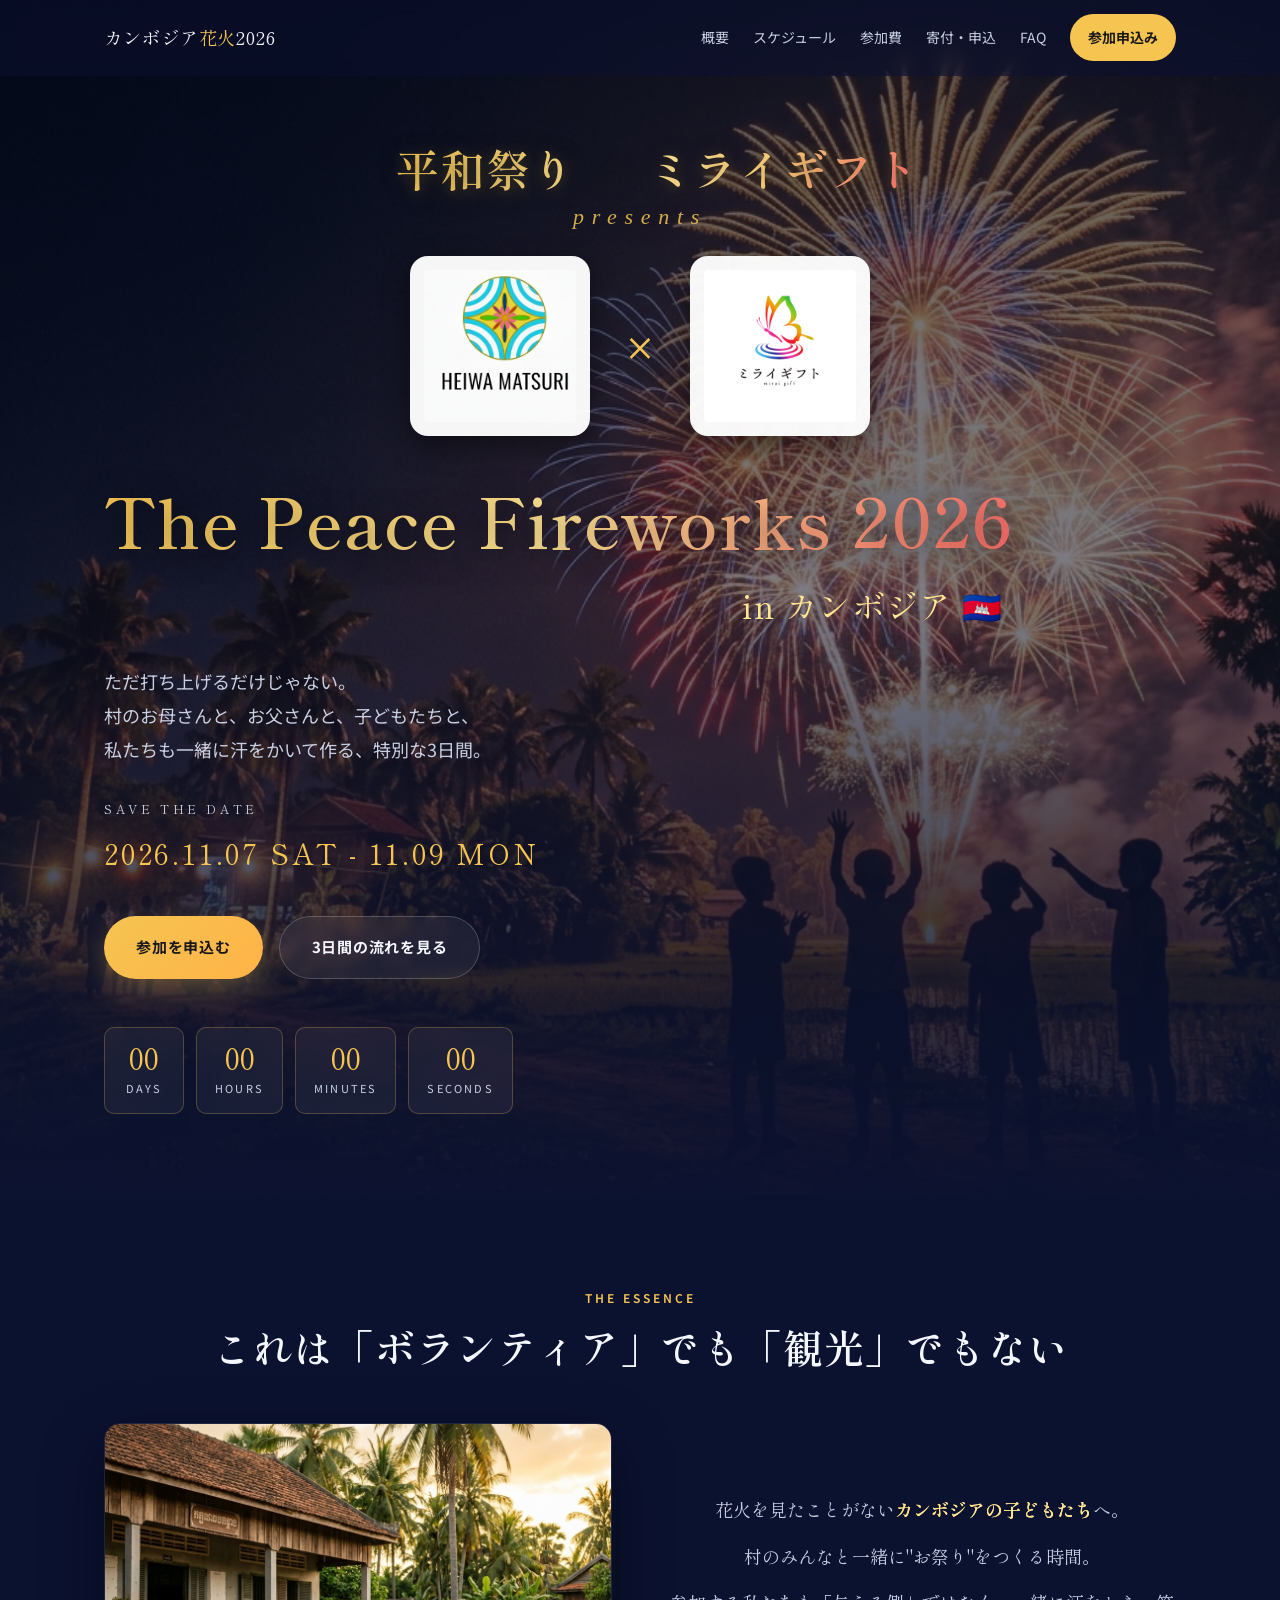
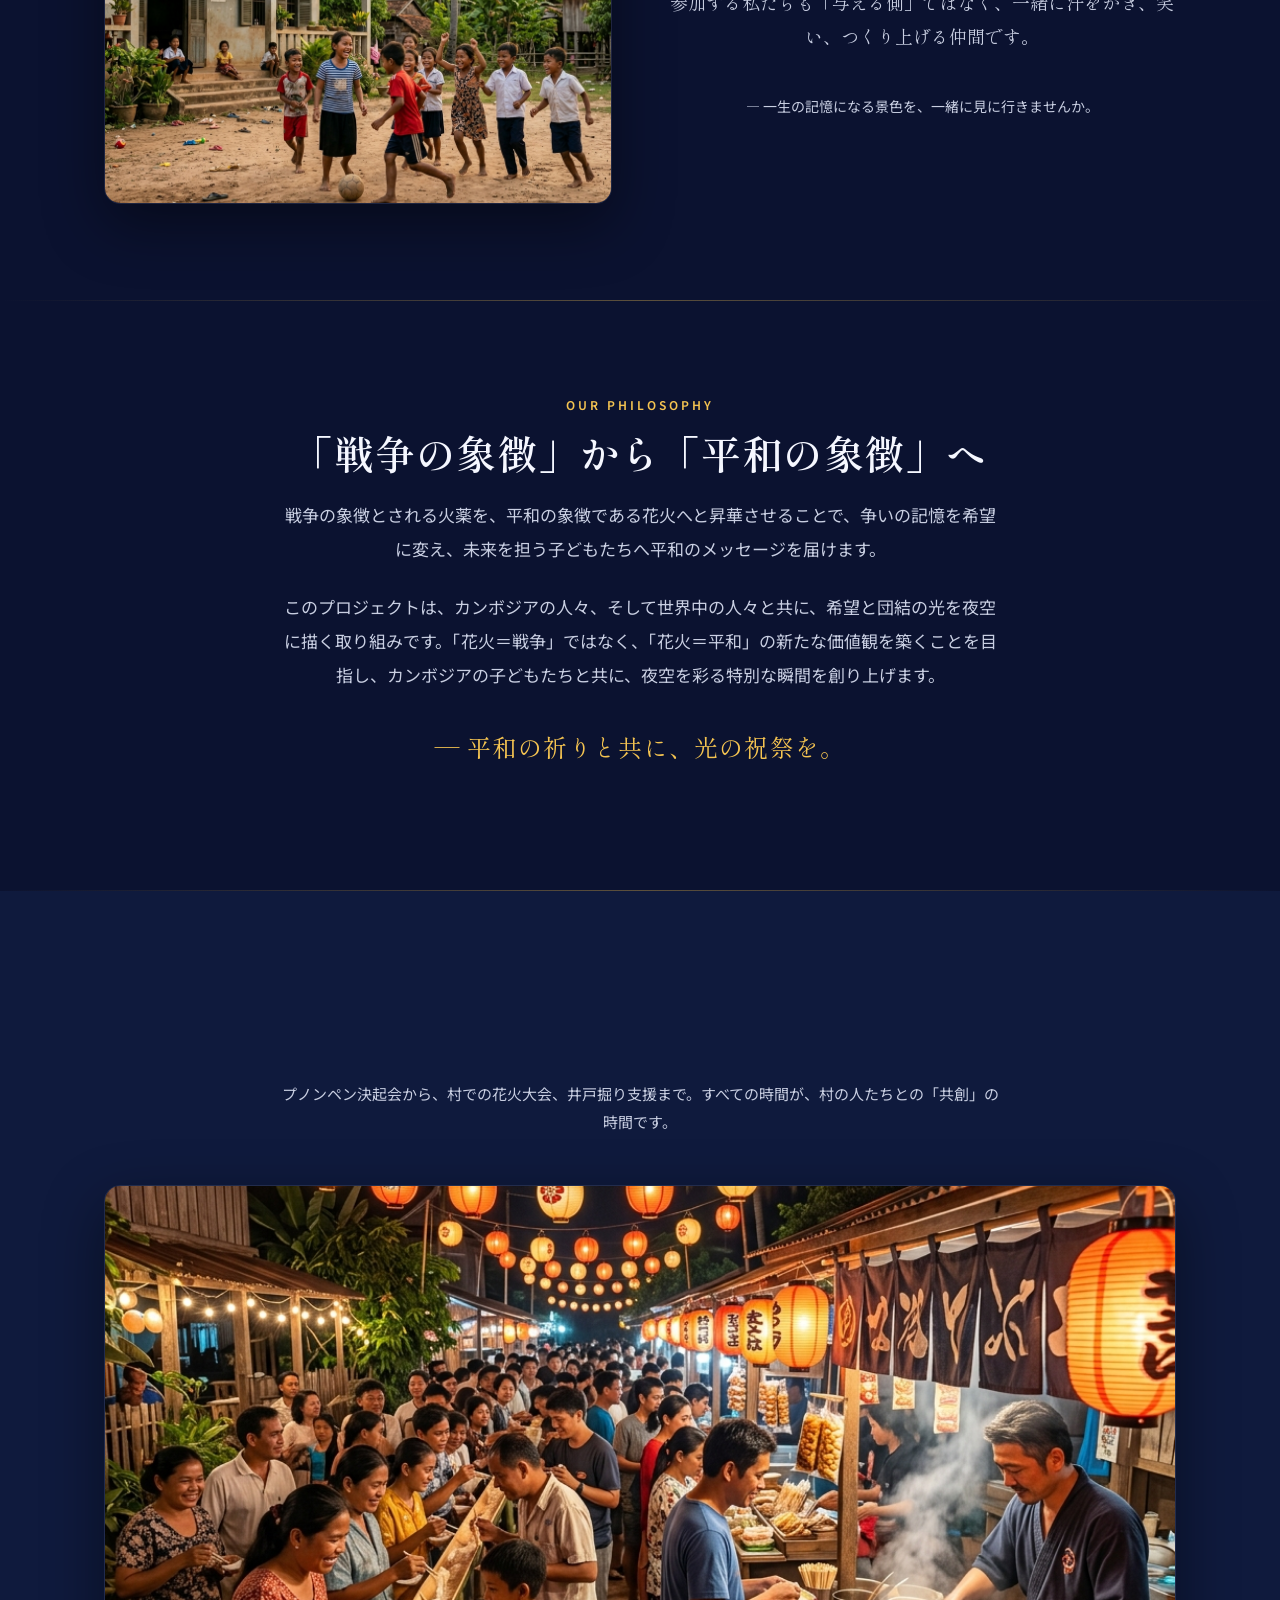
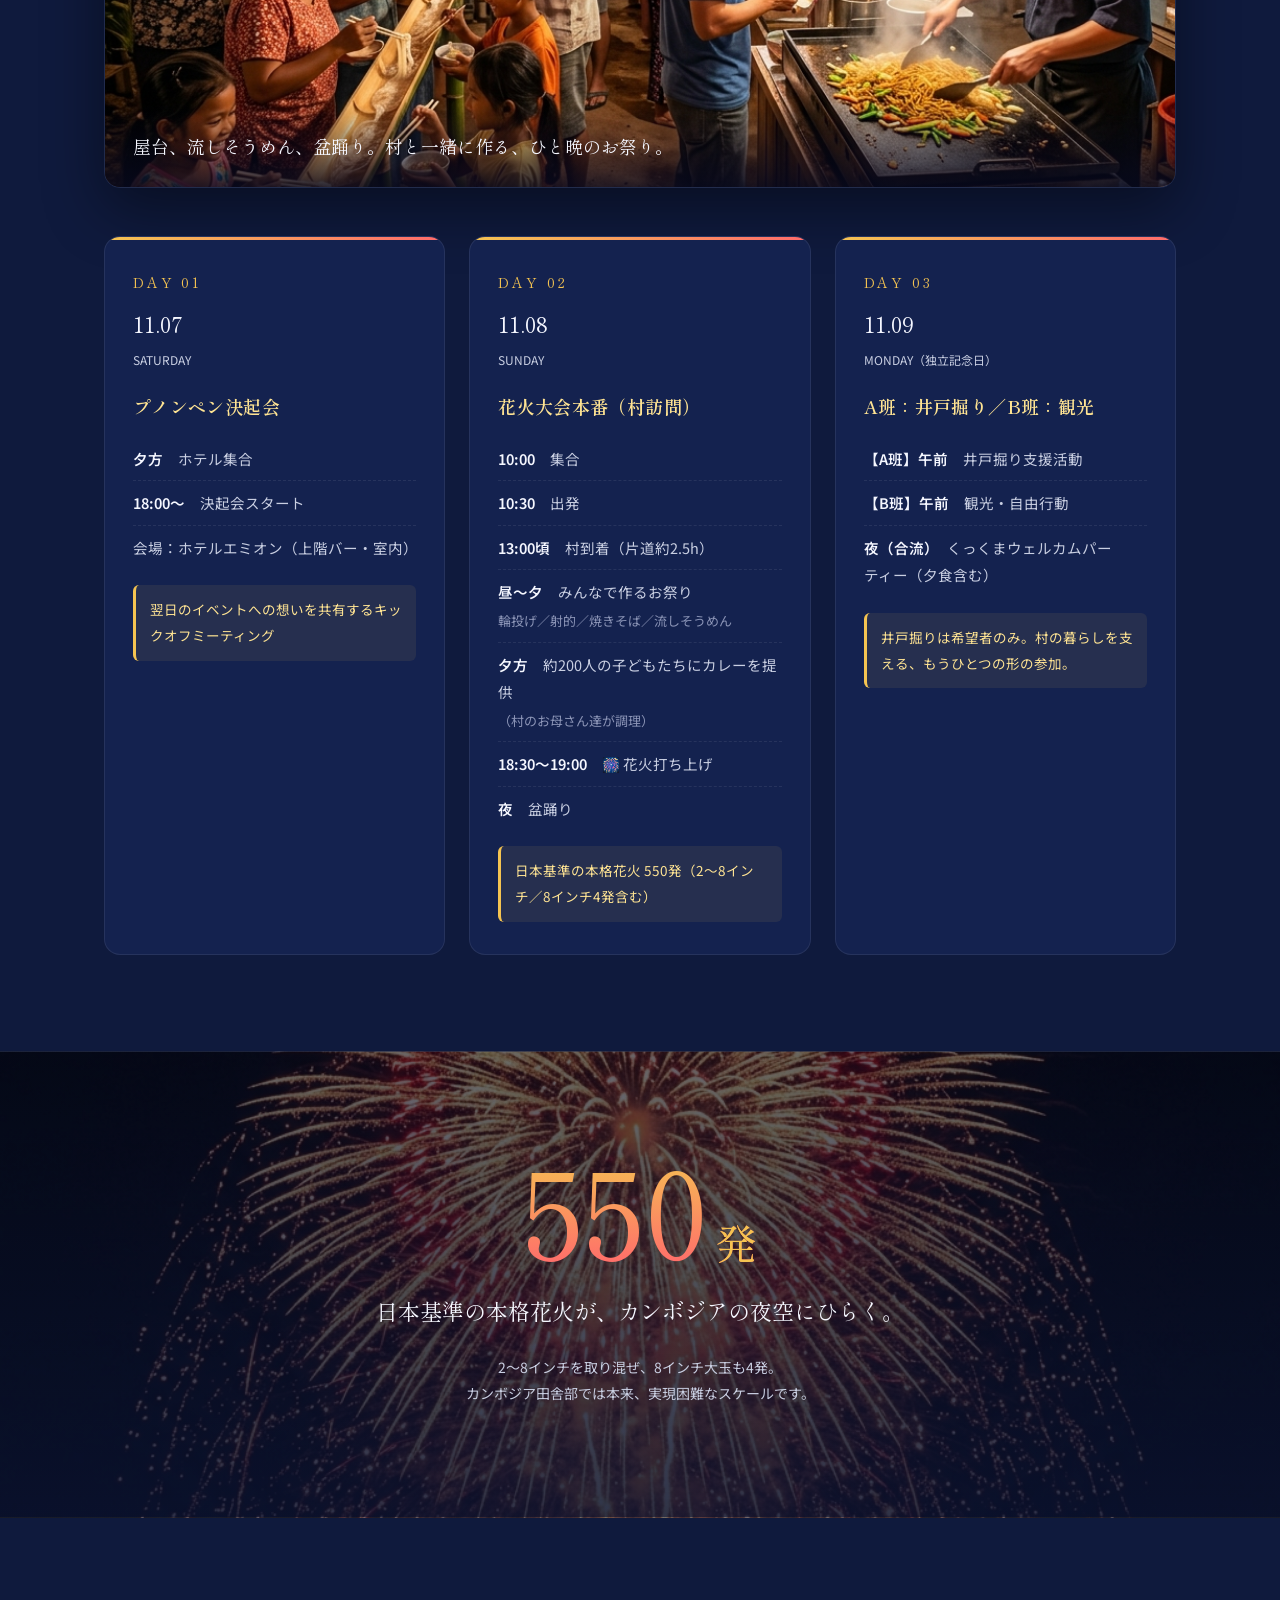
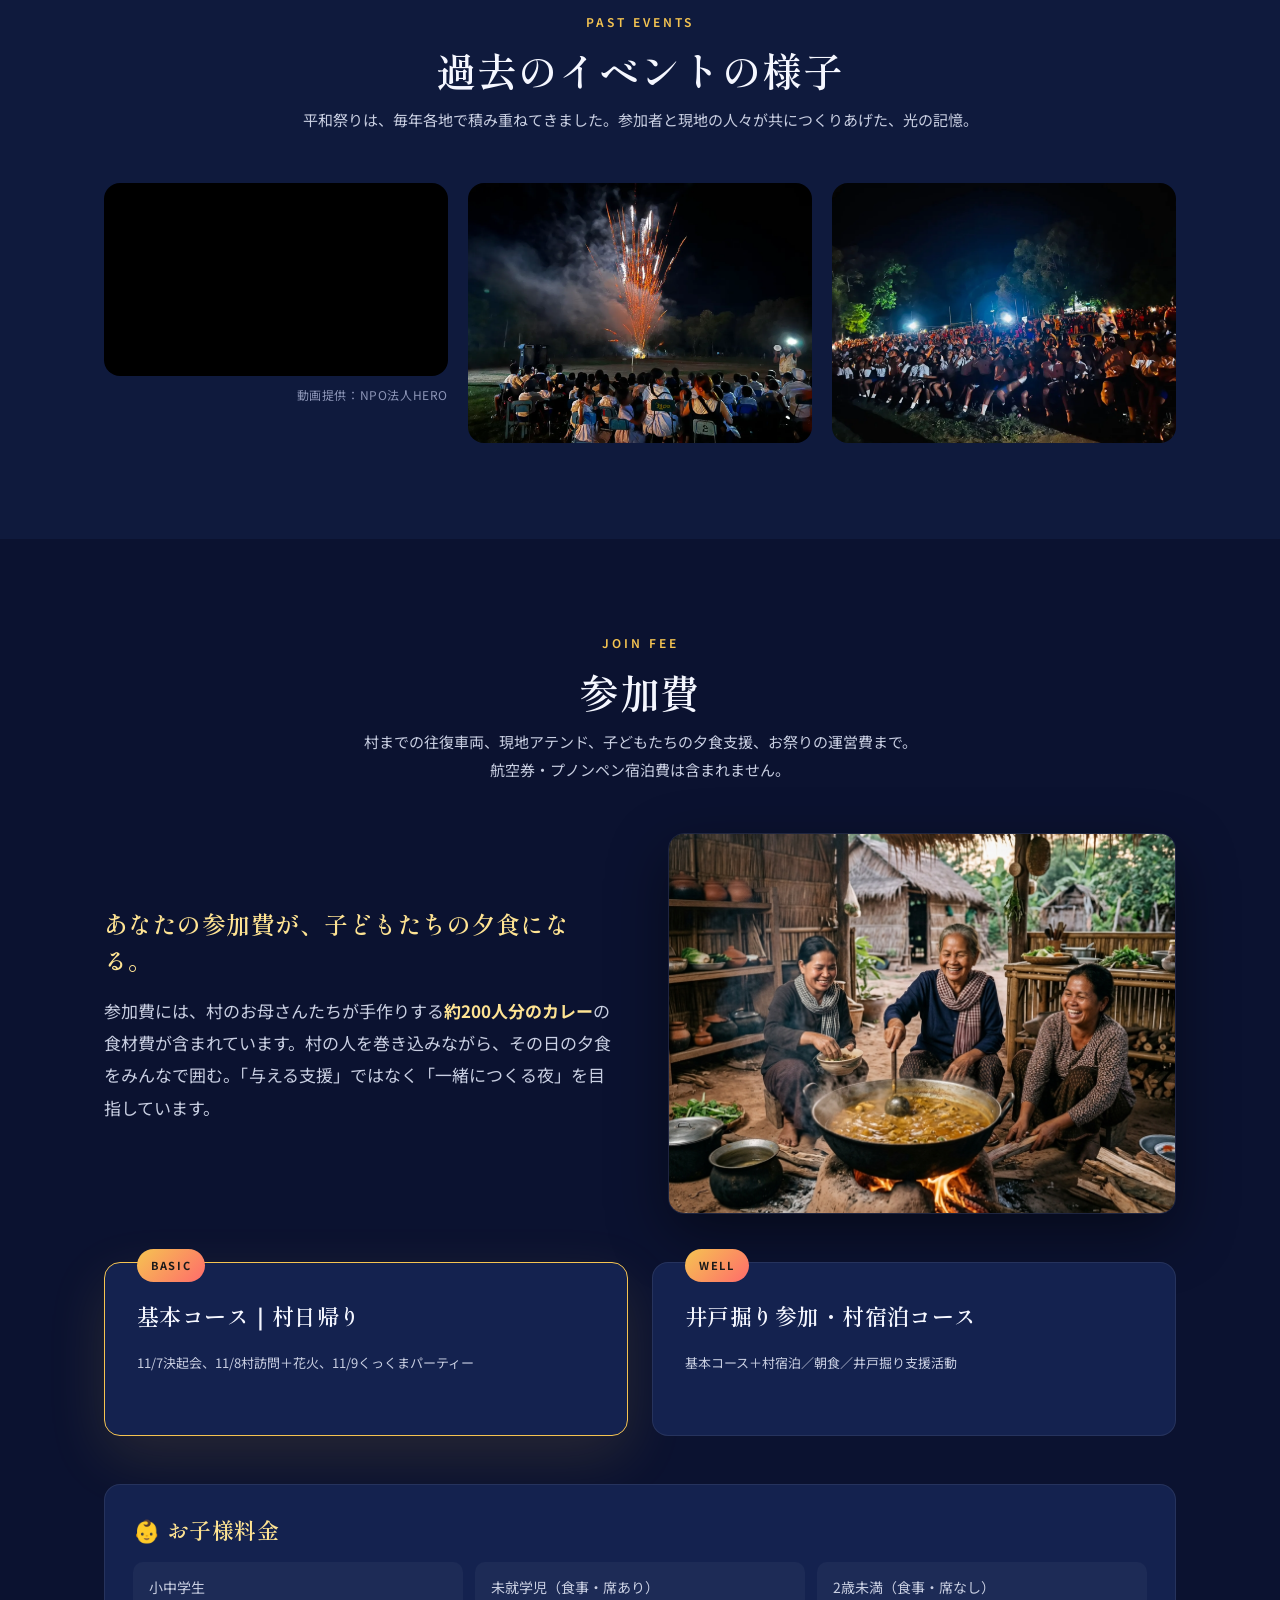
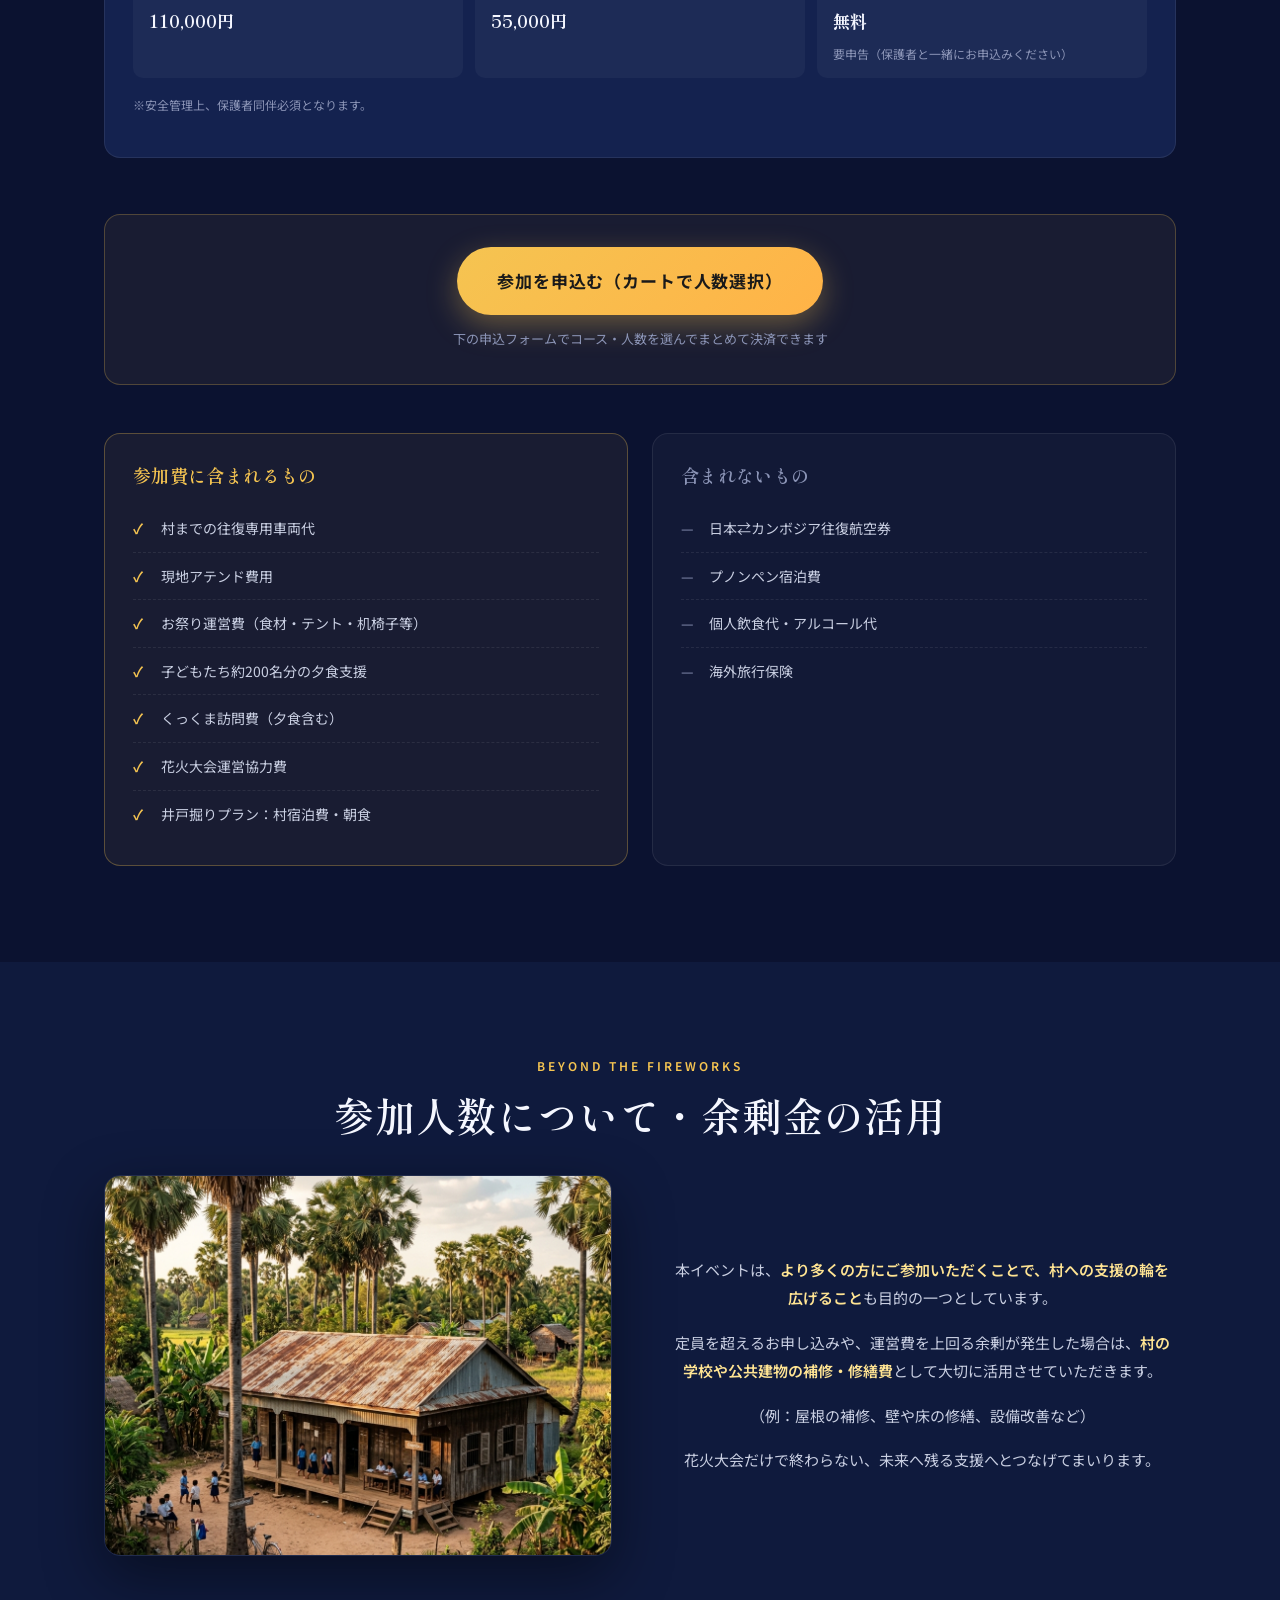
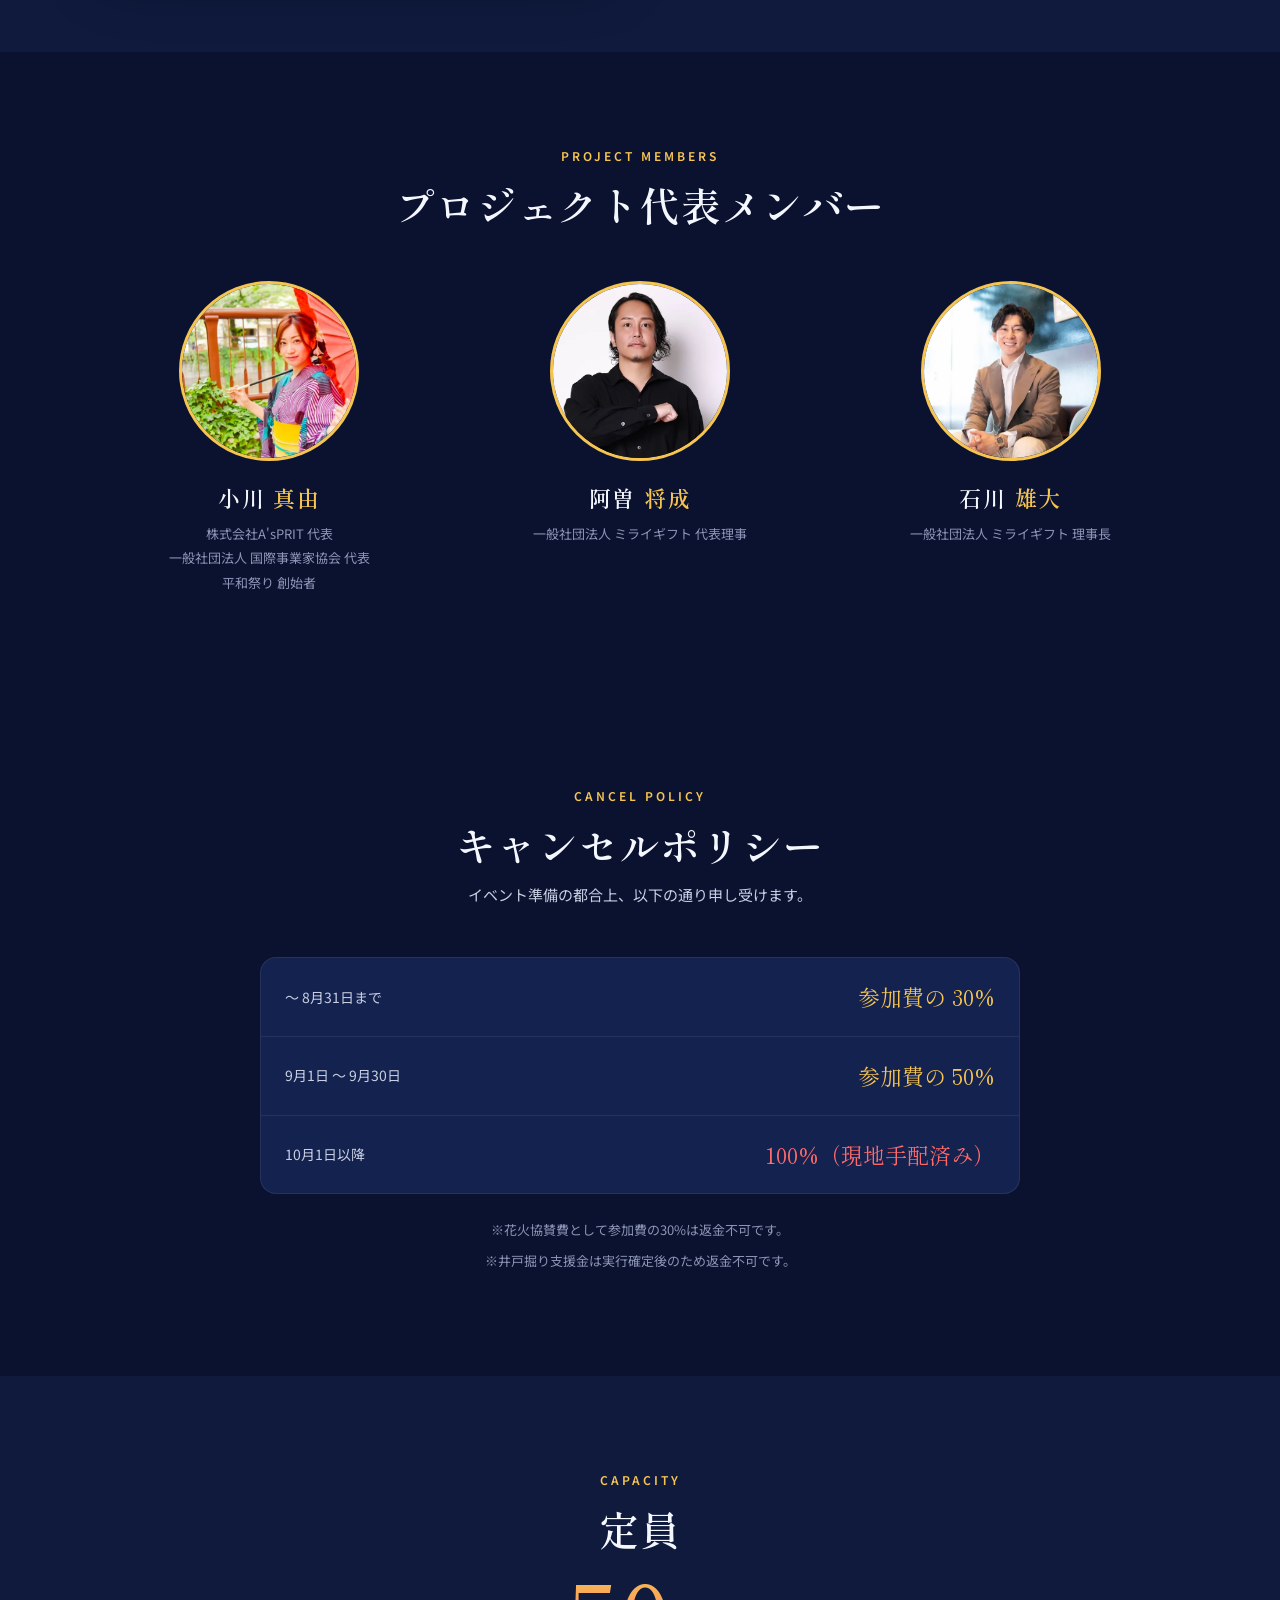
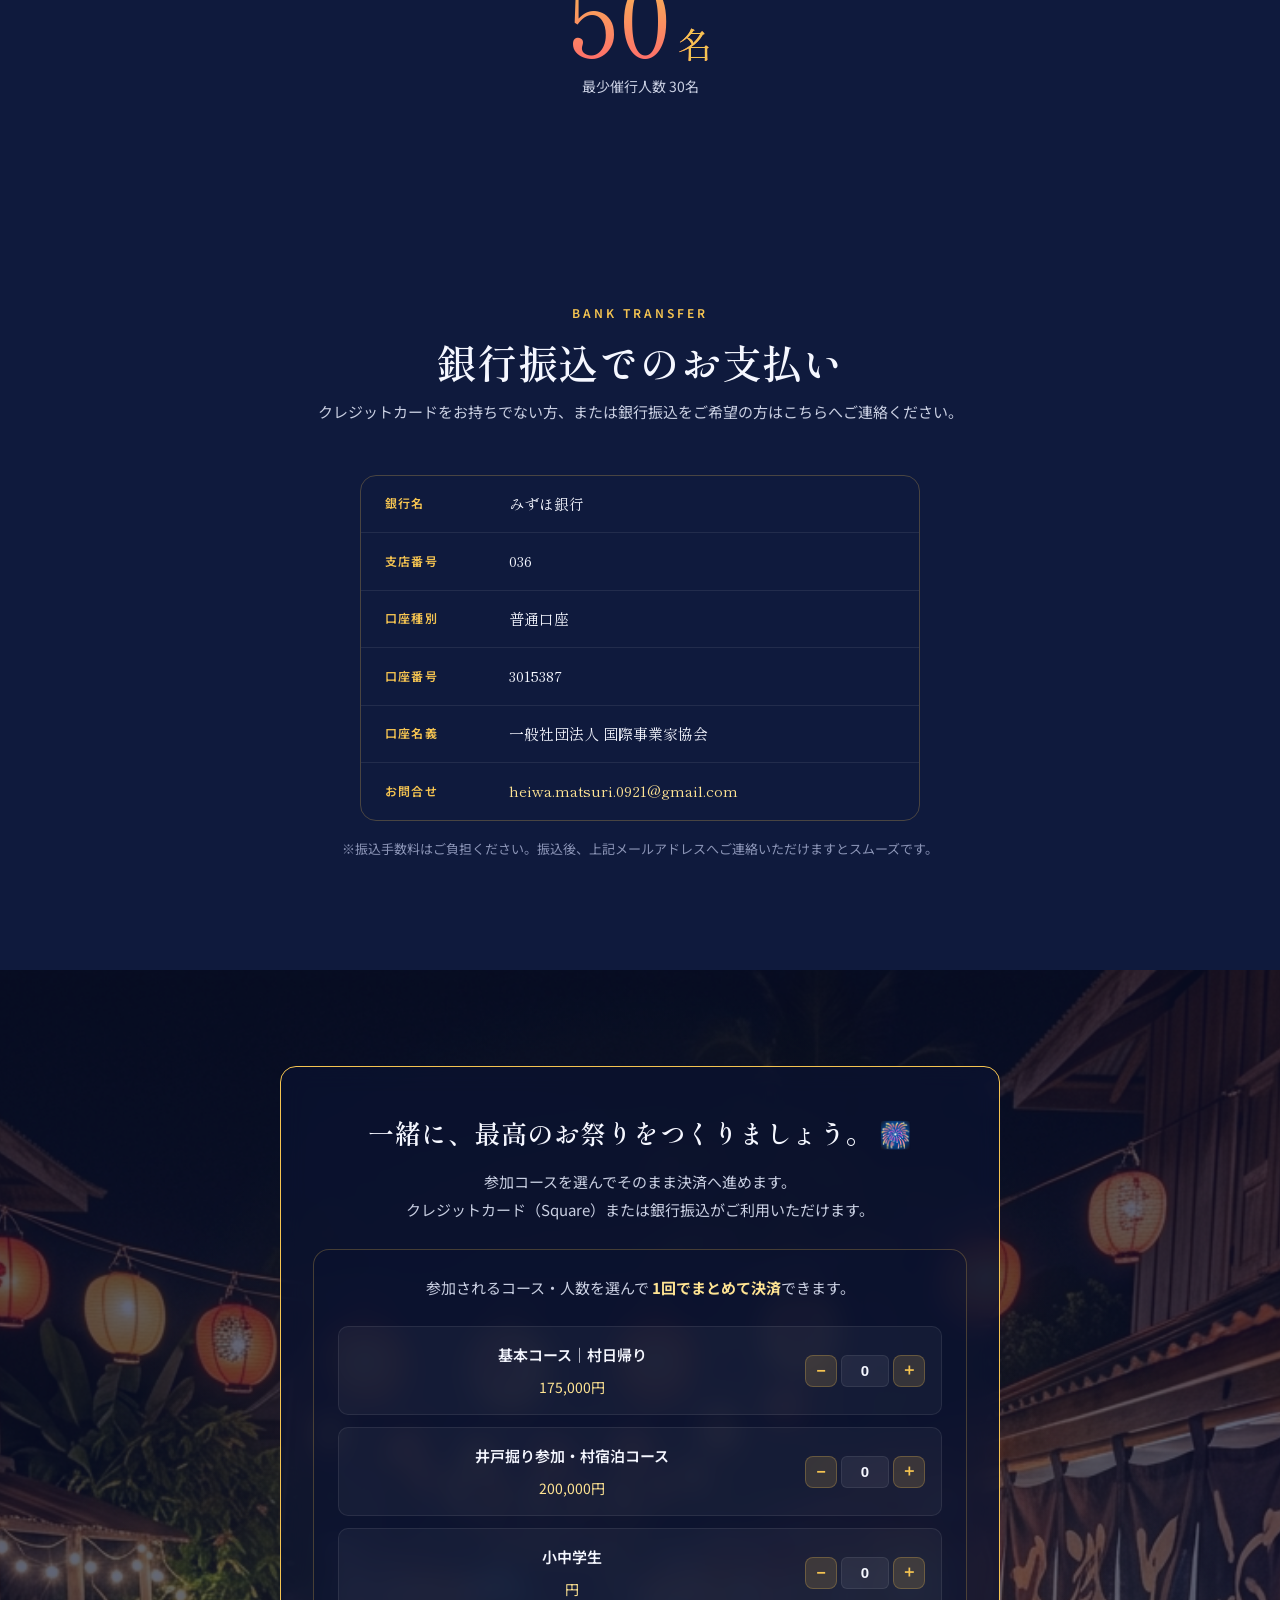
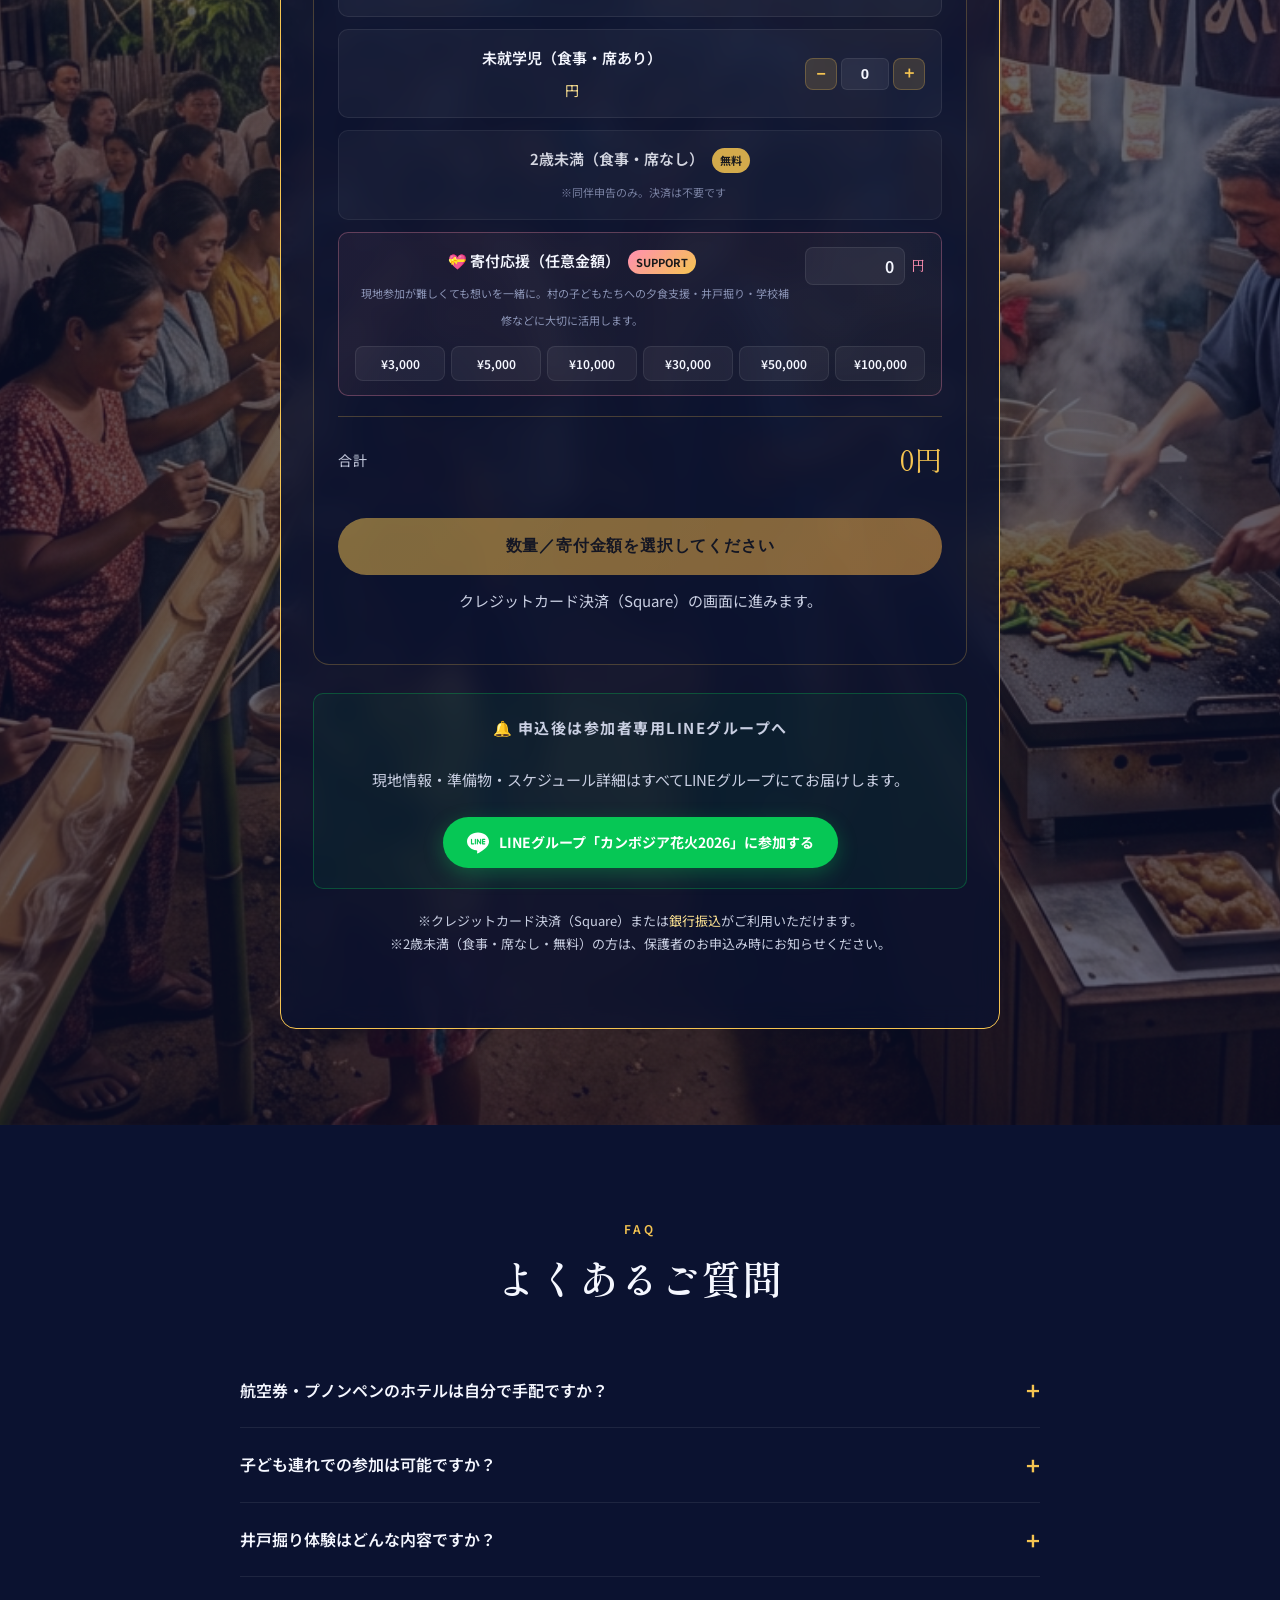
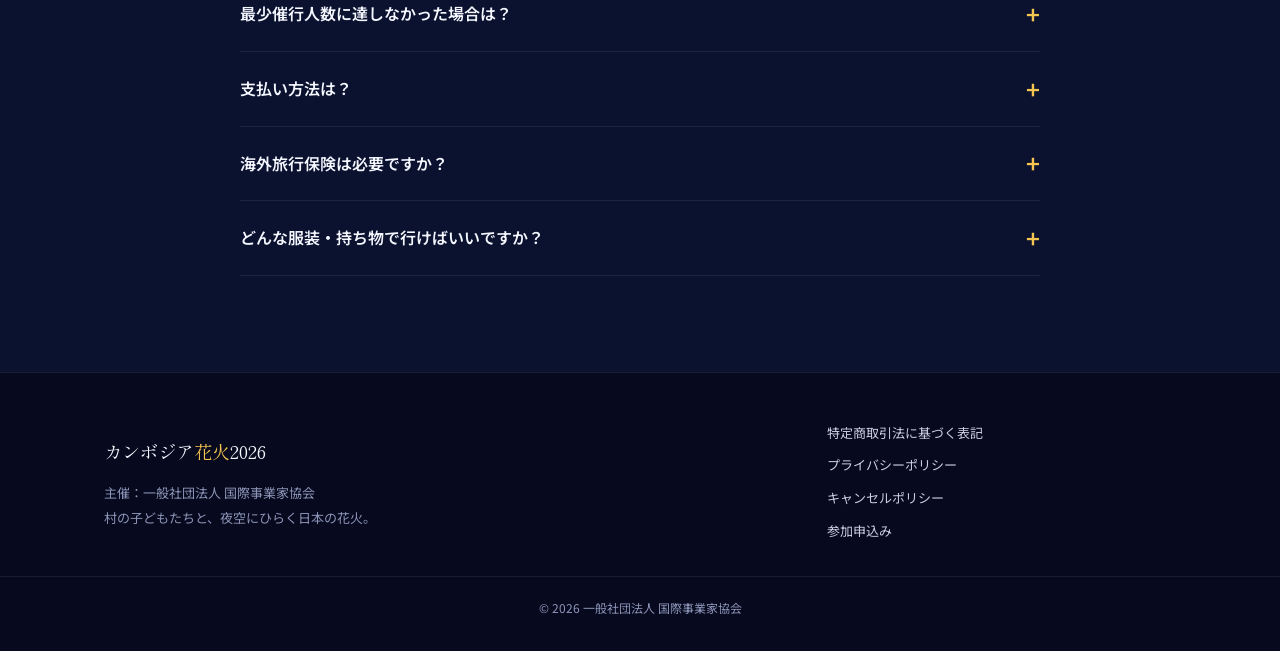
==== commit b9bbe7af: "refactor: integrate donation into cart instead of standalone section - Remove standalone #donation s" ====
--- a/index.html
+++ b/index.html
@@ -31,7 +31,7 @@
         <a href="#essence">概要</a>
         <a href="#schedule">スケジュール</a>
         <a href="#fee">参加費</a>
-        <a href="#donation">寄付</a>
+        <a href="#apply">寄付・申込</a>
         <a href="#faq">FAQ</a>
       </nav>
       <a href="#apply" class="header__cta">参加申込み</a>
@@ -410,55 +410,6 @@
     </div>
   </section>
 
-  <!-- ============== DONATION ============== -->
-  <section id="donation" class="section donation">
-    <div class="container reveal">
-      <h2 class="section__title"><small>SUPPORT</small>寄付応援で参加する</h2>
-      <p class="section__lead">
-        現地参加は難しくても、想いだけは一緒に。<br />
-        お預かりした寄付は、村の子どもたちへの夕食支援、井戸掘り・学校補修などの活動に大切に使わせていただきます。
-      </p>
-
-      <div class="donation__cart">
-        <p class="donation__intro">金額を選ぶ／自由に入力する</p>
-
-        <div class="donation__presets" role="group" aria-label="寄付金額プリセット">
-          <button type="button" class="donation__preset" data-amount="3000">¥3,000</button>
-          <button type="button" class="donation__preset" data-amount="5000">¥5,000</button>
-          <button type="button" class="donation__preset" data-amount="10000">¥10,000</button>
-          <button type="button" class="donation__preset" data-amount="30000">¥30,000</button>
-          <button type="button" class="donation__preset" data-amount="50000">¥50,000</button>
-          <button type="button" class="donation__preset" data-amount="100000">¥100,000</button>
-        </div>
-
-        <div class="donation__custom">
-          <label for="donation-amount">金額（円）</label>
-          <div class="donation__input-wrap">
-            <input
-              type="number"
-              id="donation-amount"
-              class="donation__input"
-              min="100"
-              max="1000000"
-              step="100"
-              placeholder="0"
-              inputmode="numeric"
-              value="0"
-            />
-            <span class="donation__yen">円</span>
-          </div>
-          <p class="donation__note">100円〜1,000,000円の範囲でお選びいただけます。</p>
-        </div>
-
-        <button type="button" class="btn btn--primary donation__submit" id="donation-submit" disabled>
-          <span id="donation-submit-text">金額を選択してください</span>
-        </button>
-        <p class="donation__legal">クレジットカード決済（Square）の画面に進みます。寄付応援は税法上の寄付金控除の対象外です。</p>
-        <p class="donation__error" id="donation-error" hidden></p>
-      </div>
-    </div>
-  </section>
-
   <!-- ============== BANK TRANSFER ============== -->
   <section id="bank-transfer" class="section section--alt bank-transfer">
     <div class="container reveal">
@@ -540,6 +491,41 @@
               <div class="cart__info">
                 <div class="cart__name">2歳未満（食事・席なし）<span class="cart__badge">無料</span></div>
                 <div class="cart__price"><small>※同伴申告のみ。決済は不要です</small></div>
+              </div>
+            </div>
+
+            <!-- 寄付応援（参加コースとあわせて or 単独で） -->
+            <div class="cart__row cart__row--donation" data-course="donation">
+              <div class="cart__donation-head">
+                <div class="cart__info">
+                  <div class="cart__name">💝 寄付応援（任意金額）<span class="cart__badge cart__badge--pink">SUPPORT</span></div>
+                  <div class="cart__price">
+                    <small>現地参加が難しくても想いを一緒に。村の子どもたちへの夕食支援・井戸掘り・学校補修などに大切に活用します。</small>
+                  </div>
+                </div>
+                <div class="cart__donation-amount">
+                  <input
+                    type="number"
+                    id="cart-donation-input"
+                    class="cart__donation-input"
+                    min="0"
+                    max="1000000"
+                    step="100"
+                    placeholder="0"
+                    inputmode="numeric"
+                    value="0"
+                    aria-label="寄付金額"
+                  />
+                  <span class="cart__donation-yen">円</span>
+                </div>
+              </div>
+              <div class="cart__donation-presets" role="group" aria-label="寄付金額プリセット">
+                <button type="button" class="cart__donation-preset" data-amount="3000">¥3,000</button>
+                <button type="button" class="cart__donation-preset" data-amount="5000">¥5,000</button>
+                <button type="button" class="cart__donation-preset" data-amount="10000">¥10,000</button>
+                <button type="button" class="cart__donation-preset" data-amount="30000">¥30,000</button>
+                <button type="button" class="cart__donation-preset" data-amount="50000">¥50,000</button>
+                <button type="button" class="cart__donation-preset" data-amount="100000">¥100,000</button>
               </div>
             </div>
           </div>
--- a/style.css
+++ b/style.css
@@ -1441,129 +1441,90 @@
 }
 
 /* =========================================================
-   寄付応援 セクション
-   ========================================================= */
-.donation {
-  background:
-    radial-gradient(ellipse at 30% 20%, rgba(255,143,177,.10), transparent 60%),
-    radial-gradient(ellipse at 80% 80%, rgba(245,196,81,.08), transparent 60%),
-    var(--bg-mid);
-}
-.donation__cart {
-  max-width: 640px;
-  margin: 32px auto 0;
-  padding: 32px 28px;
-  background: rgba(11,18,48,.55);
-  border: 1px solid var(--border);
-  border-radius: var(--radius);
-  backdrop-filter: blur(8px);
-}
-.donation__intro {
-  text-align: center;
-  font-size: 12px;
-  letter-spacing: .25em;
-  color: var(--gold);
-  margin: 0 0 20px;
-}
-.donation__presets {
-  display: grid;
-  grid-template-columns: repeat(3, 1fr);
-  gap: 10px;
-  margin-bottom: 28px;
-}
-@media (min-width: 640px) {
-  .donation__presets { grid-template-columns: repeat(6, 1fr); }
-}
-.donation__preset {
-  background: rgba(255,255,255,.05);
-  border: 1px solid var(--line);
-  color: var(--text);
-  font-size: 14px;
-  font-weight: 600;
-  font-family: inherit;
-  padding: 12px 6px;
-  border-radius: var(--radius-sm);
-  cursor: pointer;
-  transition: background .2s, border-color .2s, color .2s, transform .15s;
-}
-.donation__preset:hover {
-  background: rgba(245,196,81,.10);
-  border-color: var(--border);
-  transform: translateY(-1px);
-}
-.donation__preset.is-selected {
-  background: linear-gradient(135deg, rgba(245,196,81,.25), rgba(255,143,177,.18));
-  border-color: var(--gold);
-  color: var(--gold-2);
-  box-shadow: 0 6px 16px rgba(245,196,81,.18);
-}
-.donation__custom { margin-bottom: 24px; }
-.donation__custom label {
-  display: block;
-  font-size: 12px;
-  letter-spacing: .15em;
-  color: var(--gold);
-  margin-bottom: 8px;
-}
-.donation__input-wrap {
+   カート内 寄付応援 行
+   ========================================================= */
+.cart__row--donation {
+  flex-direction: column;
+  align-items: stretch;
+  gap: 14px;
+  background: linear-gradient(135deg, rgba(255,143,177,.06), rgba(245,196,81,.04));
+  border-color: rgba(255,143,177,.30);
+}
+.cart__donation-head {
+  display: flex;
+  align-items: flex-start;
+  gap: 16px;
+  width: 100%;
+}
+.cart__donation-head .cart__info { flex: 1; min-width: 0; }
+.cart__donation-amount {
   display: flex;
   align-items: center;
-  gap: 10px;
-}
-.donation__input {
-  flex: 1;
-  width: 100%;
-  font-size: 24px;
-  font-family: var(--font-serif);
+  gap: 6px;
+  flex-shrink: 0;
+}
+.cart__donation-input {
+  width: 100px;
+  height: 38px;
   text-align: right;
   background: rgba(255,255,255,.06);
   border: 1px solid var(--line);
   color: var(--text);
-  padding: 14px 16px;
-  border-radius: var(--radius-sm);
+  border-radius: 8px;
+  padding: 0 10px;
+  font-size: 16px;
   font-weight: 600;
+  font-family: inherit;
   -moz-appearance: textfield;
 }
-.donation__input:focus { outline: none; border-color: var(--gold); }
-.donation__input::-webkit-outer-spin-button,
-.donation__input::-webkit-inner-spin-button {
+.cart__donation-input:focus { outline: none; border-color: #FF8FB1; }
+.cart__donation-input::-webkit-outer-spin-button,
+.cart__donation-input::-webkit-inner-spin-button {
   -webkit-appearance: none; margin: 0;
 }
-.donation__yen {
-  font-family: var(--font-serif);
-  font-size: 18px;
-  color: var(--gold);
-}
-.donation__note {
-  margin: 8px 0 0;
+.cart__donation-yen {
+  font-family: var(--font-serif);
+  font-size: 14px;
+  color: #FF8FB1;
+}
+.cart__badge--pink {
+  background: linear-gradient(135deg, #FF8FB1, #F5C451);
+  color: #1a1a1a;
+}
+.cart__donation-presets {
+  display: grid;
+  grid-template-columns: repeat(3, 1fr);
+  gap: 6px;
+}
+@media (min-width: 640px) {
+  .cart__donation-presets { grid-template-columns: repeat(6, 1fr); }
+}
+.cart__donation-preset {
+  background: rgba(255,255,255,.05);
+  border: 1px solid var(--line);
+  color: var(--text);
   font-size: 12px;
-  color: var(--text-mute);
-}
-.donation__submit {
-  width: 100%;
-  padding: 18px 24px;
-  font-size: 16px;
-}
-.donation__submit:disabled {
-  opacity: .5;
-  cursor: not-allowed;
-  transform: none;
-  box-shadow: none;
-}
-.donation__legal {
-  text-align: center;
-  margin: 12px 0 0;
-  font-size: 11px;
-  color: var(--text-mute);
-  line-height: 1.7;
-}
-.donation__error {
-  margin: 12px 0 0;
-  padding: 12px;
-  background: rgba(255,107,107,.1);
-  border: 1px solid var(--warm);
-  border-radius: var(--radius-sm);
-  color: var(--warm);
-  font-size: 13px;
-  text-align: center;
-}
+  font-weight: 600;
+  font-family: inherit;
+  padding: 8px 4px;
+  border-radius: 8px;
+  cursor: pointer;
+  transition: background .2s, border-color .2s, color .2s, transform .15s;
+}
+.cart__donation-preset:hover {
+  background: rgba(255,143,177,.12);
+  border-color: rgba(255,143,177,.40);
+  transform: translateY(-1px);
+}
+.cart__donation-preset.is-selected {
+  background: linear-gradient(135deg, rgba(255,143,177,.30), rgba(245,196,81,.18));
+  border-color: #FF8FB1;
+  color: #FFD7E2;
+  box-shadow: 0 4px 12px rgba(255,143,177,.20);
+}
+@media (max-width: 600px) {
+  .cart__row--donation { padding: 14px 14px; }
+  .cart__donation-head { flex-wrap: wrap; }
+  .cart__donation-amount { width: 100%; justify-content: flex-end; }
+  .cart__donation-input { width: 140px; }
+}
